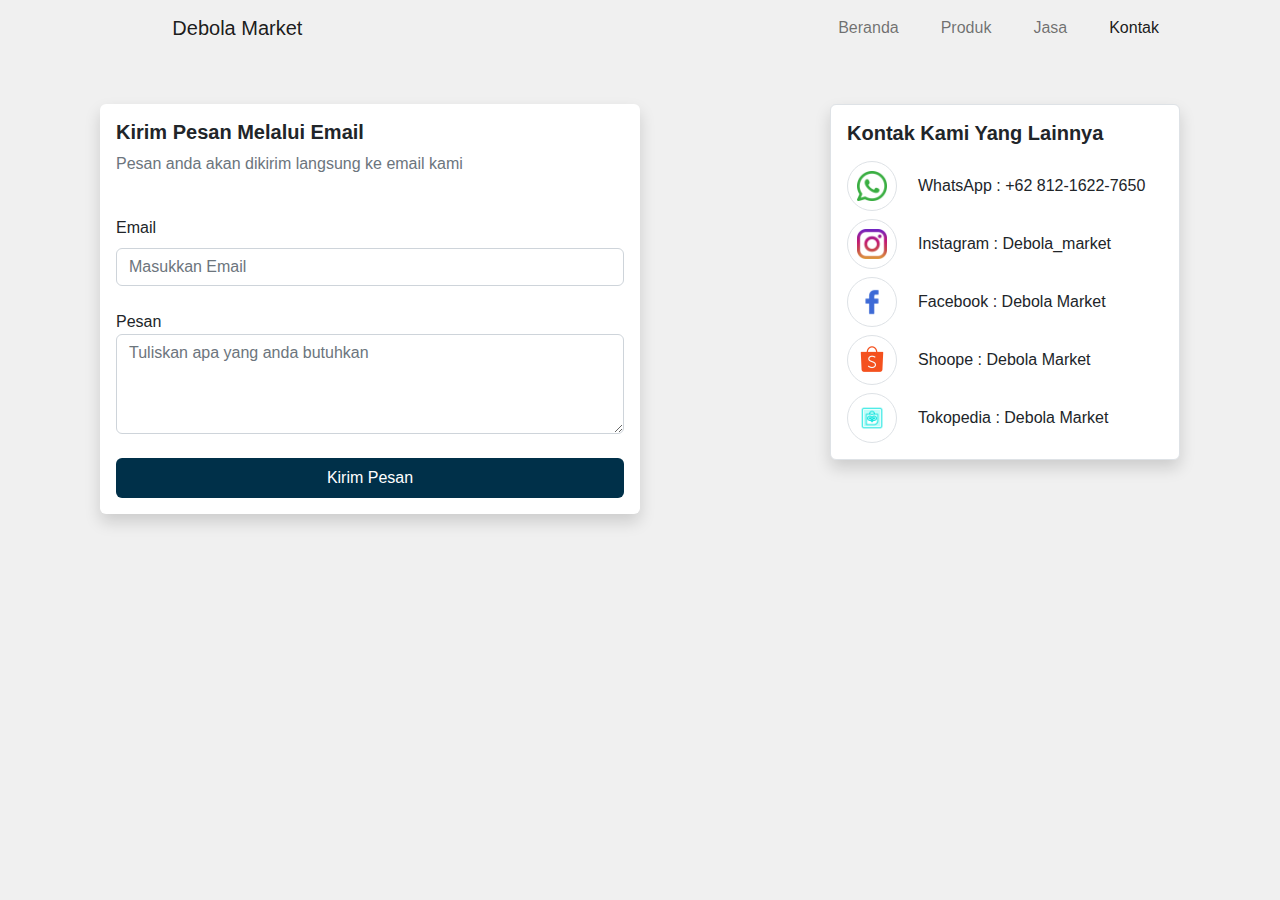
==== contact.html @ 33b5f3ac "Initial commit" ====
<!DOCTYPE html>
<html lang="en">
<head>
    <meta charset="UTF-8">
    <meta name="viewport" content="width=device-width, initial-scale=1.0">
    <meta http-equiv="X-UA-Compatible" content="ie=edge">
    <link rel="stylesheet" href="bootstrap-5.2/css/bootstrap.min.css">
    <link rel="stylesheet" type="text/css" href="selektor css v 2/mainstyle.css">
  	<link rel="stylesheet" type="text/css" href="selektor css v 2/mediaquerytablet.css">
    <link rel="stylesheet" type="text/css" href="selektor css v 2/mediaquerymobile.css">
  	<link rel="stylesheet" type="text/css" href="style1.css">
    <title>Debola Market - Kontak</title>
    <style>
      .wrap{
        justify-content: flex-start;
      }

      .card{
        overflow: hidden;
      }

      .price-box{
        bottom: 0; right: 10px;
      }

      .offer-container{
        display: grid;
        grid-template-columns: 1fr 1fr;
      }


      @media only screen and (max-width:  824px){
        .column-2-tab{
          display: grid;
          grid-template-columns: 1fr 1fr;
        }

        .offer-container{
          display: grid;
          grid-template-columns: 1fr;
        }
      }

      @media only screen and (max-width:  600px){
        .column-mob{
          display: flex;
          flex-direction: column;
          align-items: center;
          justify-content: normal;
        }
      }
    </style>
</head>
<body class="container grey-1 py-0">
    <section class="nav w-100">
        <nav class="navbar navbar-expand-lg w-100">
          <div class=" w-100 between-center">
              <a class="navbar-brand w-25pers w-50pers-mob" href="#">Debola Market</a>
              <div class="end-center w-75pers w-50pers-mob">
                <ul class="navbar-nav mb-2 mb-lg-0 desktop-tablet">
                  <li class="nav-item">
                    <a class="nav-link px-3" href="index.html">Beranda</a>
                  </li>
                  <li class="nav-item">
                    <a class="nav-link px-3" href="portfolio.html">Produk</a>
                  </li>
                  <li class="nav-item">
                    <a class="nav-link px-3" href="service.html">Jasa</a>
                  </li>
                  <li class="nav-item">
                    <a class="nav-link px-3 active" href="#contact">Kontak</a>
                  </li>
                 </ul>

                 <div class="dropdown mobile">
                    <button class="btn" type="button" data-bs-toggle="dropdown">
                      <img src="icon/menu.png" alt="" width="30px">
                    </button>
                    <ul class="dropdown-menu ">
                      <li>
                        <a class="nav-link px-3 text-secondary " href="index.html">Beranda</a>                      
                      </li>
                      <li>
                        <a class="nav-link px-3 text-secondary" href="portfolio.html">Produk</a>
                      </li>
                      <li>
                        <a class="nav-link px-3 text-secondary" href="service.html">Jasa</a>                        
                      </li>
                      <li>
                        <a class="nav-link px-3 text-dark" href="contact.html">Kontak</a>                        
                      </li>
                    </ul>
                  </div>
              </div>
          </div>
        </nav>
    </section>


    <section class="between-start column-mob mt-5">
      <div class="w-50pers w-100pers-mob p-3 bg-white rounded shadow">
        <h5 class="fw-bold">Kirim Pesan Melalui Email</h5>
        <p class="text-secondary">Pesan anda akan dikirim langsung ke email kami</p>
        <form class="" action="mailto:zabaaula@gmail.com" method="post" enctype="text/plain">
          <div class="my-4">
            <label for="email" class="form-label">Email</label>
            <input type="email" class="form-control" id="email" placeholder="Masukkan Email">
          </div>
          <div class="my-4">
            <label for="message">Pesan</label>
            <textarea class="form-control" placeholder="Tuliskan apa yang anda butuhkan " id="message" style="height: 100px"></textarea>
          </div>
          <div class="col-12">
            <button type="submit" class="px-5 py-2 rounded no-outline no-border bg-third text-white w-100">Kirim Pesan</button>
          </div>
        </form>
      </div>

      <div class="w-50pers w-100pers-mob end-center column-mob">
        <div class="box w-350px w-100pers-mob m-20px-0-mob border p-3 rounded shadow bg-white">
          <h5 class="fw-bold">Kontak Kami Yang Lainnya</h5>
          <div class="contact-box start-center mt-2">
            <div class="img-box circle-50px border me-3 center-center">            
              <img src="icon/whatsapp-c.png" class="w-30px h-30px">
            </div>
             <a href="https://api.whatsapp.com/send?phone=6281216227650" class="text-dark">WhatsApp : +62 812-1622-7650</a>
          </div>
          <div class="contact-box start-center mt-2">
            <div class="img-box circle-50px border me-3 center-center">            
              <img src="icon/instagram-c.png" class="w-30px h-30px">
            </div>
            <a href="https://www.instagram.com/debola_market/profilecard/?igsh=MWltMHU2Y2MzdHB4eA==" class="text-dark">Instagram : debola_market</a>
          </div>
          <div class="contact-box start-center mt-2">
            <div class="img-box circle-50px border me-3 center-center">            
              <img src="icon/facebook-c.png" class="w-30px h-30px">
            </div>
            <a href="https://www.facebook.com/profile.php?id=61566936352309&mibextid=kFxxJD" class="text-dark">Facebook : Debola Market</a>
          </div>
          <div class="contact-box start-center mt-2">
            <div class="img-box circle-50px border me-3 center-center">            
              <img src="icon/shopee-c.png" class="w-30px h-30px">
            </div>
            <a href="http://wa.me?no=081216227650" class="text-dark">Shoope :  Debola Market</a>
          </div>
          <div class="contact-box start-center mt-2">
            <div class="img-box circle-50px border me-3 center-center">            
              <img src="icon/tokopedia-c.png" class="w-30px h-30px">
            </div>
            <a href="http://wa.me?no=081216227650" class="text-dark">Tokopedia : Debola Market</a>
          </div>
        </div>
      </div>
    </section>
    <script src="bootstrap-5.2/js/bootstrap.bundle.min.js"></script>
</body>
</html>
---- selektor css v 2/mainstyle.css ----
/*main style*/
body{
	width: 100%;
	font-family: sans-serif;
	margin: 0; padding: 0;
}
.container{
	width: 90%;
	padding: 10px 30px;
	box-sizing: border-box;
	margin: 0 auto;
}
.desktop{display: inherit;}
.mobile{display: none;}
.tablet{display: none;}
.desktop-mobile{display: inherit;}
.desktop-tablet{display: inherit;}
.tablet-mobile{display: none;}

/*position*/
.p-static{position: static;}
.p-fixed{position: fixed;}
.p-absolute{position: absolute;}
.p-relative{position: relative;}


/*margin padding*/
.m-p-0{margin: 0; padding: 0;}.m-auto{margin: auto;} .m-0{margin: 0;}
.m-5px{margin: 5px;} .m-10px{margin: 10px;}
.m-15px{margin: 15px;} .m-20px{margin: 20px;}
.m-25px{margin: 25px;} .m-30px{margin: 30px;}
.m-35px{margin: 35px;} .m-40px{margin: 40px;}
.m-45px{margin: 45px;} .m-50px{margin: 50px;}
.m-55px{margin: 55px;} .m-60px{margin: 60px;}
.m-65px{margin: 65px;} .m-70px{margin: 70px;}
.m-75px{margin: 75px;} .m-80px{margin: 80px;}
.m-85px{margin: 85px;} .m-90px{margin: 90px;}
.m-95px{margin: 95px;} .m-100px{margin: 100px;}
.m-105px{margin: 105px;} .m-110px{margin: 110px;}
.m-115px{margin: 115px;} .m-120px{margin: 120px;}
.m-125px{margin: 125px;} .m-130px{margin: 130px;}
.m-135px{margin: 135px;} .m-140px{margin: 140px;}
.m-145px{margin: 145px;} .m-150px{margin: 150px;}


.m-0-5px{margin: 5px;} .m-0-10px{margin: 0 10px;}
.m-0-15px{margin: 0 15px;} .m-0-20px{margin: 0 20px;}
.m-0-25px{margin: 0 25px;} .m-0-30px{margin: 0 30px;}
.m-0-35px{margin: 0 35px;} .m-0-40px{margin: 0 40px;}
.m-0-45px{margin: 0 45px;} .m-0-50px{margin: 0 50px;}
.m-0-55px{margin: 0 55px;} .m-0-60px{margin: 0 60px;}
.m-0-65px{margin: 0 65px;} .m-0-70px{margin: 0 70px;}
.m-0-75px{margin: 0 75px;} .m-0-80px{margin: 0 80px;}
.m-0-85px{margin: 0 85px;} .m-0-90px{margin: 0 90px;}
.m-0-95px{margin: 0 95px;} .m-0-100px{margin: 0 100px;}
.m-0-105px{margin: 0 105px;} .m-0-110px{margin: 0 110px;}
.m-0-115px{margin: 0 115px;} .m-0-120px{margin: 0 120px;}
.m-0-125px{margin: 0 125px;} .m-0-130px{margin: 0 130px;}
.m-0-135px{margin: 0 135px;} .m-0-140px{margin: 0 140px;}
.m-0-145px{margin: 0 145px;} .m-0-150px{margin: 0 150px;}


.m-5px-0{margin: 5px 0;} .m-10px-0{margin: 10px 0;}
.m-15px-0{margin: 15px 0;} .m-20px-0{margin: 20px 0;}
.m-25px-0{margin: 25px 0;} .m-30px-0{margin: 30px 0;}
.m-35px-0{margin: 35px 0;} .m-40px-0{margin: 40px 0;}
.m-45px-0{margin: 45px 0;} .m-50px-0{margin: 50px 0;}
.m-55px-0{margin: 55px 0;} .m-60px-0{margin: 60px 0;}
.m-65px-0{margin: 65px 0;} .m-70px-0{margin: 70px 0;}
.m-75px-0{margin: 75px 0;} .m-80px-0{margin: 80px 0;}
.m-85px-0{margin: 85px 0;} .m-90px-0{margin: 90px 0;}
.m-95px-0{margin: 95px 0;} .m-100px-0{margin: 100px 0;}
.m-105px-0{margin: 105px 0;} .m-110px-0{margin: 110px 0;}
.m-115px-0{margin: 115px 0;} .m-120px-0{margin: 120px 0;}
.m-125px-0{margin: 125px 0;} .m-130px-0{margin: 130px 0;}
.m-135px-0{margin: 135px 0;} .m-140px-0{margin: 140px 0;}
.m-145px-0{margin: 145px 0;} .m-150px-0{margin: 150px 0;}

.p-0{padding: 0;} .p-5px{padding: 5px;}
.p-10px{padding: 10px;} .p-15px{padding: 15px;}
.p-20px{padding: 20px;} .p-25px{padding: 25px;}
.p-30px{padding: 30px;} .p-35px{padding: 35px;}
.p-40px{padding: 40px;} .p-45px{padding: 45px;}
.p-50px{padding: 50px;} .p-55px{padding: 45px;}
.p-60px{padding: 60px;} .p-65px{padding: 55px;}
.p-70px{padding: 70px;} .p-65px{padding: 65px;}
.p-80px{padding: 80px;} .p-75px{padding: 75px;}
.p-90px{padding: 90px;} .p-85px{padding: 85px;}
.p-100px{padding: 100px;} .p-95px{padding: 95px;}
.p-110px{padding: 110px;} .p-105px{padding: 105px;}
.p-120px{padding: 120px;} .p-115px{padding: 115px;}
.p-130px{padding: 130px;} .p-125px{padding: 125px;}
.p-140px{padding: 140px;} .p-135px{padding: 135px;}
.p-150px{padding: 150px;} .p-145px{padding: 145px;}

.p-0-5px{padding: 0 5px;} .p-0-10px{padding: 0 10px;}
.p-0-15px{padding: 0 15px;} .p-0-20px{padding: 0 20px;}
.p-0-25px{padding: 0 25px;} .p-0-30px{padding: 0 30px;}
.p-0-35px{padding: 0 35px;} .p-0-40px{padding: 0 40px;}
.p-0-45px{padding: 0 45px;} .p-0-50px{padding: 0 50px;}
.p-0-55px{padding: 0 55px;} .p-0-60px{padding: 0 60px;}
.p-0-65px{padding: 0 65px;} .p-0-70px{padding: 0 70px;}
.p-0-75px{padding: 0 75px;} .p-0-80px{padding: 0 80px;}
.p-0-85px{padding: 0 85px;} .p-0-90px{padding: 0 90px;}
.p-0-95px{padding: 0 95px;} .p-0-100px{padding: 0 100px;}
.p-0-105px{padding: 0 105px;} .p-0-110px{padding: 0 110px;}
.p-0-115px{padding: 0 115px;} .p-0-120px{padding: 0 120px;}
.p-0-125px{padding: 0 125px;} .p-0-130px{padding: 0 130px;}
.p-0-135px{padding: 0 135px;} .p-0-140px{padding: 0 140px;}
.p-0-145px{padding: 0 145px;} .p-0-150px{padding: 0 150px;}

.p-5px-0{padding: 5px 0;} .p-10px-0{padding: 10px 0;}
.p-15px-0{padding: 15px 0;} .p-20px-0{padding: 20px 0;}
.p-25px-0{padding: 25px 0;} .p-30px-0{padding: 30px 0;}
.p-35px-0{padding: 35px 0;} .p-40px-0{padding: 40px 0;}
.p-45px-0{padding: 45px 0;} .p-50px-0{padding: 50px 0;}
.p-55px-0{padding: 55px 0;} .p-60px-0{padding: 60px 0;}
.p-65px-0{padding: 65px 0;} .p-70px-0{padding: 70px 0;}
.p-75px-0{padding: 75px 0;} .p-80px-0{padding: 80px 0;}
.p-85px-0{padding: 85px 0;} .p-90px-0{padding: 90px 0;}
.p-95px-0{padding: 95px 0;} .p-100px-0{padding: 100px 0;}
.p-105px-0{padding: 105px 0;} .p-110px-0{padding: 110px 0;}
.p-115px-0{padding: 115px 0;} .p-120px-0{padding: 120px 0;}
.p-125px-0{padding: 125px 0;} .p-130px-0{padding: 130px 0;}
.p-135px-0{padding: 135px 0;} .p-140px-0{padding: 140px 0;}
.p-145px-0{padding: 145px 0;} .p-150px-0{padding: 150px 0;} 

a{
	text-decoration: none;
	display: inline-block;
	display: flex;
	justify-content: center;
	align-items: center;
	text-transform: capitalize;
	position: relative;
	margin: 0 5px;
	transition: .5s;
}

.no-select{user-select: none;}

/*text formatting*/
h1, h2, h3, h4, h5, h6, p{display: inline-block; width: 100%;}

.right{text-align: right;}
.left{text-align: left;}
.center{text-align: center;}
.justify{text-align: justify;}
.start{text-align: start;}
.end{text-align: end;}

.none-tranform{text-transform: none;}
.lowercase{text-transform: lowercase;}
.capitalize{text-transform: capitalize;}
.uppercase{text-transform: uppercase;}

.f-smallest{font-size: xx-small;}
.f-x-smaller{font-size: x-small;}
.f-small{font-size: small;}
.f-normal{font-size: normal;}
.f-big{font-size: large;}
.f-bigger{font-size: x-large;}
.f-biggest{font-size: xx-large;}
.f-5px{font-size:5px;} .f-10px{font-size:10px;} .f-15px{font-size:15px;}
.f-20px{font-size:20px;} .f-25px{font-size:25px;} .f-30px{font-size:30px;}
.f-35px{font-size:35px;} .f-40px{font-size:40px;}.f-45px{font-size:45px;}
.f-50px{font-size:50px;} .f-60px{font-size:60px;} .f-70px{font-size:70px;}
.f-80px{font-size:80px;} .f-90px{font-size:90px;} .f-100px{font-size: 100px;}
.f-150px{font-size: 150px;} .f-200px{font-size: 200px;} .f-250px{font-size: 250px;}
.f-300px{font-size: 300px;} .f-350px{font-size: 350px;} .f-400px{font-size: 400px;}
.f-450px{font-size: 450px;} .f-500px{font-size: 500px;} .f-550px{font-size: 550px;}
.f-600px{font-size: 600px;} .f-650px{font-size: 650px;} .f-700px{font-size: 700px;}
.f-750px{font-size: 750px;} .f-800px{font-size: 800px;} .f-850px{font-size: 850px;}
.f-900px{font-size: 900px;}

.italic{font-style: italic;}

.f-lighter{font-weight: lighter;}
.f-normal{font-weight: normal;}
.f-bold{font-weight: bold;}
.f-bolder{font-weight: bolder;}
.f-50{font-weight: 50;}
.f-100{font-weight: 100;}
.f-150{font-weight: 150;}
.f-200{font-weight: 200;}
.f-250{font-weight: 250;}
.f-300{font-weight: 300;}
.f-350{font-weight: 350;}
.f-400{font-weight: 400;}
.f-450{font-weight: 450;}
.f-500{font-weight: 500;}
.f-550{font-weight: 550;}
.f-600{font-weight: 600;}
.f-650{font-weight: 650;}
.f-700{font-weight: 700;}
.f-750{font-weight: 750;}
.f-800{font-weight: 800;}
.f-850{font-weight: 850;}
.f-900{font-weight: 900;}

.f-sans-serif{font-family: sans-serif;}
.f-serif{font-family: serif;}
.f-monospace{font-family: monospace;}
.f-cursive{font-family: cursive;}
.f-fantasy{font-family: fantasy;}

/*warna text*/
/*warna hitam ke putih*/
.co-white{color: #fff;}
.co-grey-1{color: #f0f0f0;}
.co-grey-2{color: #b0b0b0;}
.co-grey-3{color: #868686;}
.co-grey-4{color: #4e4e4e;}
.co-grey-5{color: #303030;}
.co-black{color: #000;}


/*warna dasar*/
.co-red{color: #ff0000;}
.co-orange{color: #fc9d27;}
.co-yellow{color: #ffe900;}
.co-yellowish-green{color: #aasf49;}
.co-green{color: #36b230;}
.co-bluish-green{color: #089e78;}
.co-reddish-purple{color: #a93888;}
.co-blue{color: #1e63ee;}

/*box shadow*/
.s-smo-1{box-shadow: 0 0 100px rgba(0, 0, 0, 0.1);}
.s-smo-2{box-shadow: 0 0 100px rgba(0, 0, 0, 0.2);}
.s-smo-3{box-shadow: 0 0 100px rgba(0, 0, 0, 0.3);}
.s-smo-4{box-shadow: 0 0 100px rgba(0, 0, 0, 0.4);}
.s-smo-5{box-shadow: 0 0 100px rgba(0, 0, 0, 0.5);}
.s-smo-6{box-shadow: 0 0 100px rgba(0, 0, 0, 0.6);}
.s-smo-7{box-shadow: 0 0 100px rgba(0, 0, 0, 0.7);}
.s-smo-8{box-shadow: 0 0 100px rgba(0, 0, 0, 0.8);}
.s-smo-9{box-shadow: 0 0 100px rgba(0, 0, 0, 0.9);}
.s-smo-10{box-shadow: 0 0 100px rgba(0, 0, 0, 1);}

.s-med-1{box-shadow: 0 0 30px rgba(0, 0, 0, 0.1);}
.s-med-2{box-shadow: 0 0 30px rgba(0, 0, 0, 0.2);}
.s-med-3{box-shadow: 0 0 30px rgba(0, 0, 0, 0.3);}
.s-med-4{box-shadow: 0 0 30px rgba(0, 0, 0, 0.4);}
.s-med-5{box-shadow: 0 0 30px rgba(0, 0, 0, 0.5);}
.s-med-6{box-shadow: 0 0 30px rgba(0, 0, 0, 0.6);}
.s-med-7{box-shadow: 0 0 30px rgba(0, 0, 0, 0.7);}
.s-med-8{box-shadow: 0 0 30px rgba(0, 0, 0, 0.8);}
.s-med-9{box-shadow: 0 0 30px rgba(0, 0, 0, 0.9);}
.s-med-10{box-shadow: 0 0 30px rgba(0, 0, 0, 1);}

.s-hard-1{box-shadow: 0 0 15px rgba(0, 0, 0, 0.1);}
.s-hard-2{box-shadow: 0 0 15px rgba(0, 0, 0, 0.2);}
.s-hard-3{box-shadow: 0 0 15px rgba(0, 0, 0, 0.3);}
.s-hard-4{box-shadow: 0 0 15px rgba(0, 0, 0, 0.4);}
.s-hard-5{box-shadow: 0 0 15px rgba(0, 0, 0, 0.5);}
.s-hard-6{box-shadow: 0 0 15px rgba(0, 0, 0, 0.6);}
.s-hard-7{box-shadow: 0 0 15px rgba(0, 0, 0, 0.7);}
.s-hard-8{box-shadow: 0 0 15px rgba(0, 0, 0, 0.8);}
.s-hard-9{box-shadow: 0 0 15px rgba(0, 0, 0, 0.9);}
.s-hard-10{box-shadow: 0 0 15px rgba(0, 0, 0, 1);}

.s-y-smo-1{box-shadow: 0 10px 100px rgba(0, 0, 0, 0.1);}
.s-y-smo-2{box-shadow: 0 10px 100px rgba(0, 0, 0, 0.2);}
.s-y-smo-3{box-shadow: 0 10px 100px rgba(0, 0, 0, 0.3);}
.s-y-smo-4{box-shadow: 0 10px 100px rgba(0, 0, 0, 0.4);}
.s-y-smo-5{box-shadow: 0 10px 100px rgba(0, 0, 0, 0.5);}
.s-y-smo-6{box-shadow: 0 10px 100px rgba(0, 0, 0, 0.6);}
.s-y-smo-7{box-shadow: 0 10px 100px rgba(0, 0, 0, 0.7);}
.s-y-smo-8{box-shadow: 0 10px 100px rgba(0, 0, 0, 0.8);}
.s-y-smo-9{box-shadow: 0 10px 100px rgba(0, 0, 0, 0.9);}
.s-y-smo-10{box-shadow: 0 10px 100px rgba(0, 0, 0, 1);}
		
.s-y-med-1{box-shadow: 0 10px 30px rgba(0, 0, 0, 0.1);}
.s-y-med-2{box-shadow: 0 10px 30px rgba(0, 0, 0, 0.2);}
.s-y-med-3{box-shadow: 0 10px 30px rgba(0, 0, 0, 0.3);}
.s-y-med-4{box-shadow: 0 10px 30px rgba(0, 0, 0, 0.4);}
.s-y-med-5{box-shadow: 0 10px 30px rgba(0, 0, 0, 0.5);}
.s-y-med-6{box-shadow: 0 10px 30px rgba(0, 0, 0, 0.6);}
.s-y-med-7{box-shadow: 0 10px 30px rgba(0, 0, 0, 0.7);}
.s-y-med-8{box-shadow: 0 10px 30px rgba(0, 0, 0, 0.8);}
.s-y-med-9{box-shadow: 0 10px 30px rgba(0, 0, 0, 0.9);}
.s-y-med-10{box-shadow: 0 10px 30px rgba(0, 0, 0, 1);}


.s-y-hard-1{box-shadow: 0 10px 15px rgba(0, 0, 0, 0.1);}
.s-y-hard-2{box-shadow: 0 10px 15px rgba(0, 0, 0, 0.2);}
.s-y-hard-3{box-shadow: 0 10px 15px rgba(0, 0, 0, 0.3);}
.s-y-hard-4{box-shadow: 0 10px 15px rgba(0, 0, 0, 0.4);}
.s-y-hard-5{box-shadow: 0 10px 15px rgba(0, 0, 0, 0.5);}
.s-y-hard-6{box-shadow: 0 10px 15px rgba(0, 0, 0, 0.6);}
.s-y-hard-7{box-shadow: 0 10px 15px rgba(0, 0, 0, 0.7);}
.s-y-hard-8{box-shadow: 0 10px 15px rgba(0, 0, 0, 0.8);}
.s-y-hard-9{box-shadow: 0 10px 15px rgba(0, 0, 0, 0.9);}
.s-y-hard-10{box-shadow: 0 10px 15px rgba(0, 0, 0, 1);}

/*flexbox class*/
.between-center, .between-start, .between-end, .evenly-center, .evenly-start, .evenly-end, .center-center, .end-center, 
.end-start, .start-center, .start-start, .start-end, .end-end, 
.row, .row-start, .row-start-center, .row-start-end, .row-end, .row-end-center, .row-end-start, .row-between-center, 
.row-between-start, .row-between-end, .row-evenly-center, .row-evenly-start, .row-evenly-end, 
.no-wrap, .wrap, .wrap-column, .wrap-start, .wrap-end, .wrap-between, .wrap-evenly, .wrap-around, 
.grow-1, .grow-2, .grow-3, .grow-4, .grow-5, .grow-6, .grow-7, .grow-8, .grow-9, .grow-10, 
.shrink-1, .shrink-2, .shrink-3, .shrink-4, .shrink-5, .shrink-6, .shrink-7, .shrink-8, .shrink-9, .shrink-10, 
.column, .column-start, .column-end,
.grow-1, .grow-2, .grow-3, .grow-4, .grow-5, .grow-6, .grow-7, .grow-8, .grow-9, .grow-10, 
.shrink-1, .shrink-2, .shrink-3, .shrink-4, .shrink-5, .shrink-6, .shrink-7, .shrink-8, .shrink-9, .shrink-10, 
.basis-auto, .basis-50px, .basis-100px, .basis-150px, .basis-200px, .basis-250px, .basis-300px, .basis-350px, .basis-400px, 
.basis-450px, .basis-500px, .basis-550px, .basis-600px, .basis-650px{display: flex;}

.between-center{justify-content: space-between; align-items: center; }
.between-start{ justify-content: space-between; align-items: flex-start;}
.between-end{justify-content: space-between; align-items: flex-end;}
.evenly-center{justify-content: space-evenly; align-items: center;}
.evenly-start{justify-content: space-evenly; align-items: flex-start;}
.evenly-end{justify-content: space-evenly; align-items: flex-end;}
.center-center{justify-content: center; align-items: center;}
.end-center{justify-content: flex-end; align-items: center;}
.end-start{
	justify-content: flex-end;
	align-items: flex-start;
}
.start-center{
	justify-content: flex-start;
	align-items: center;
}
.start-start{
	justify-content: flex-start;
	align-items: flex-start;
}
.start-end{
	justify-content: flex-start;
	align-items: flex-end;
}
.end-end{
	justify-content: flex-end;
	align-items: flex-end;
}
.row{
	flex-direction: row;
	align-items: center;
	justify-content: center;
}
.row-start{
	flex-direction: row;
	align-items: flex-start;
	justify-content: flex-start;
}
.row-start-center{
	flex-direction: row;
	align-items: center;
	justify-content: flex-start;
}
.row-start-end{
	flex-direction: row;
	align-items: flex-end;
	justify-content: flex-start;
}
.row-end{
	flex-direction: row;
	align-items: flex-end;
	justify-content: flex-end;
}
.row-end-center{
	flex-direction: row;
	align-items: center;
	justify-content: flex-end;
}
.row-end-start{
	flex-direction: row;
	align-items: flex-start;
	justify-content: flex-end;
}
.row-between-center{
	flex-direction: row;
	align-items: center;
	justify-content: space-between;
}
.row-between-start{
	flex-direction: row;
	align-items: flex-start;
	justify-content: space-between;
}
.row-between-end{
	flex-direction: row;
	align-items: flex-end;
	justify-content: space-between;
}
.row-evenly-center{
	flex-direction: row;
	align-items: center;
	justify-content: space-evenly;
}
.row-evenly-start{
	flex-direction: row;
	align-items: flex-start;
	justify-content: space-evenly;
}
.row-evenly-end{
	flex-direction: row;
	align-items: flex-end;
	justify-content: space-evenly;
}
.no-wrap{
	flex-wrap: nowrap;
	justify-content: normal;
}
.wrap{
	flex-wrap: wrap;
	justify-content: center;
	flex-direction: row;
}
.wrap-column{
	flex-wrap: wrap;
	justify-content: center;
	flex-direction: column;
	height: inherit;
}
.wrap-start{
	flex-wrap: wrap;
	justify-content: flex-start;
	flex-direction: row;
}
.wrap-end{
	flex-wrap: wrap;
	justify-content: flex-end;
	flex-direction: row;
}
.wrap-between{
	flex-wrap: wrap;
	justify-content: space-between;
	flex-direction: row;
}
.wrap-evenly{
	flex-wrap: wrap;
	justify-content: space-evenly;
	flex-direction: row;
}
.wrap-around{
	flex-wrap: wrap;
	justify-content: space-around;
	flex-direction: row;
}
.grow-1{flex-grow: 1;} .grow-2{flex-grow: 2;} .grow-3{flex-grow: 3;} .grow-4{flex-grow: 4;} .grow-5{flex-grow: 5;}
.grow-6{flex-grow: 6;} .grow-7{flex-grow: 7;} .grow-8{flex-grow: 8;} .grow-9{flex-grow: 9;} .grow-10{flex-grow: 10;}
.shrink-1{flex-shrink: 1;} .shrink-2{flex-shrink: 2;} .shrink-3{flex-shrink: 3;} .shrink-4{flex-shrink: 4;}
.shrink-5{flex-shrink: 5;} .shrink-6{flex-shrink: 6;} .shrink-7{flex-shrink: 7;} .shrink-8{flex-shrink: 8;}
.shrink-9{flex-shrink: 9;} .shrink-10{flex-shrink: 10;}
.basis-auto{flex-basis: auto;} .basis-50px{flex-basis: 50px;} .basis-100px{flex-basis: 100px;} 
.basis-150px{flex-basis: 150px;} .basis-200px{flex-basis: 200px;} .basis-250px{flex-basis: 250px;} 
.basis-300px{flex-basis: 300px;} .basis-350px{flex-basis: 350px;} .basis-400px{flex-basis: 400px;} 
.basis-450px{flex-basis: 450px;} .basis-500px{flex-basis: 500px;} .basis-550px{flex-basis: 550px;}
.basis-600px{flex-basis: 600px;} .basis-650px{flex-basis: 650px;}
.column{
	flex-direction: column;
	align-items: center;
	justify-content: normal;
}
.column-start{
	flex-direction: column;
	align-items: flex-start;
	justify-content: normal;
}
.column-end{
	flex-direction: column;
	align-items: flex-end;
	justify-content: normal;
}

.clear{clear: both;}
.black-shadow{
	width: 100%;
	height: 100%;
	background: linear-gradient(to top, rgba(0, 0, 0, .5), rgba(0, 0, 0, .0));
	position: absolute;
	top: 0;
	left: 0;
	z-index: 1;
}


/*border*/
.no-border{border: none;}
.border-b{border: 1px solid black;}
.border-g{border: 1px solid grey;}
.border-w{border: 1px solid white;}
.border-r{border: 1px solid red;}

.no-outline{outline: none;}

/*border radius nilai px*/
.borra-5px{border-radius: 5px;} .borra-10px{border-radius: 10px;} .borra-15px{border-radius: 15px;}
.borra-20px{border-radius: 20px;} .borra-25px{border-radius: 25px;} .borra-30px{border-radius: 30px;}
.borra-35px{border-radius: 35px;} .borra-40px{border-radius: 40px;} .borra-45px{border-radius: 45px;}
.borra-50px{border-radius: 50px;} .borra-55px{border-radius: 55px;} .borra-60px{border-radius: 60px;}
.borra-65px{border-radius: 65px;} .borra-70px{border-radius: 70px;} .borra-75px{border-radius: 75px;}
.borra-80px{border-radius: 80px;} .borra-85px{border-radius: 85px;} .borra-90px{border-radius: 90px;}
.borra-95px{border-radius: 95px;} .borra-100px{border-radius: 100px;} 

/*border radius nilai persen*/
.borra-5pers{border-radius: 5%;} .borra-10pers{border-radius: 10%;} .borra-15pers{border-radius: 15%;}
.borra-20pers{border-radius: 20%;} .borra-25pers{border-radius: 25%;} .borra-30pers{border-radius: 30%;}
.borra-35pers{border-radius: 35%;} .borra-40pers{border-radius: 40%;} .borra-45pers{border-radius: 45%;}
.borra-50pers{border-radius: 50%;}


/*lebar elemen dengan keyword*/
.w-initial{width: initial;}.w-inherit{width: inherit;}

/*lebar elemen dengan persen*/
.w-10pers{width: 10%;} .w-20pers{width: 20%;} .w-30pers{width: 30%;}
.w-40pers{width: 40%;} .w-50pers{width: 50%;} .w-60pers{width: 60%;}
.w-70pers{width: 70%;} .w-80pers{width: 80%;} .w-90pers{width: 90%;}
.w-100pers{width: 100%;}


.w-5pers{width: 5%;} .w-15pers{width: 15%;} .w-25pers{width: 25%;}
.w-35pers{width: 35%;} .w-45pers{width: 45%;} .w-55pers{width: 55%;}
.w-65pers{width: 65%;} .w-75pers{width: 75%;} .w-85pers{width: 85%;}
.w-95pers{width: 95%;}



/*lebar elemen dengan px*/
.w-5px{width: 5px;} .w-10px{width: 10px;} 
.w-15px{width: 15px;} .w-20px{width: 20px;} 
.w-25px{width: 25px;} .w-30px{width: 30px;} 
.w-35px{width: 35px;} .w-40px{width: 40px;} 
.w-45px{width: 45px;} .w-50px{width: 50px;} 
.w-55px{width: 55px;} .w-60px{width: 60px;} 
.w-65px{width: 65px;} .w-70px{width: 70px;} 
.w-75px{width: 75px;} .w-80px{width: 80px;} 
.w-85px{width: 85px;} .w-90px{width: 90px;} 
.w-95px{width: 95px;} .w-100px{width: 100px;} 


.w-105px{width: 105px;} .w-110px{width: 110px;} 
.w-115px{width: 115px;} .w-120px{width: 120px;} 
.w-125px{width: 125px;} .w-130px{width: 130px;} 
.w-135px{width: 135px;} .w-140px{width: 140px;} 
.w-145px{width: 145px;} .w-150px{width: 150px;} 
.w-155px{width: 155px;} .w-160px{width: 160px;} 
.w-165px{width: 165px;} .w-170px{width: 170px;} 
.w-175px{width: 175px;} .w-180px{width: 180px;} 
.w-185px{width: 185px;} .w-190px{width: 190px;} 
.w-195px{width: 195px;} .w-200px{width: 200px;} 

.w-205px{width: 205px;} .w-210px{width: 210px;} 
.w-215px{width: 215px;} .w-220px{width: 220px;} 
.w-225px{width: 225px;} .w-230px{width: 230px;} 
.w-235px{width: 235px;} .w-240px{width: 240px;} 
.w-245px{width: 245px;} .w-250px{width: 250px;} 
.w-255px{width: 255px;} .w-260px{width: 260px;} 
.w-265px{width: 265px;} .w-270px{width: 270px;} 
.w-275px{width: 275px;} .w-280px{width: 280px;} 
.w-285px{width: 285px;} .w-290px{width: 290px;} 
.w-295px{width: 295px;} .w-300px{width: 300px;} 

.w-305px{width: 305px;} .w-310px{width: 310px;} 
.w-315px{width: 315px;} .w-320px{width: 320px;} 
.w-325px{width: 325px;} .w-330px{width: 330px;} 
.w-335px{width: 335px;} .w-340px{width: 340px;} 
.w-345px{width: 345px;} .w-350px{width: 350px;} 
.w-355px{width: 355px;} .w-360px{width: 360px;} 
.w-365px{width: 365px;} .w-370px{width: 370px;} 
.w-375px{width: 375px;} .w-380px{width: 380px;} 
.w-385px{width: 385px;} .w-390px{width: 390px;} 
.w-395px{width: 395px;} .w-400px{width: 400px;} 


.w-45px{width: 45px;} .w-410px{width: 410px;} 
.w-415px{width: 415px;} .w-420px{width: 420px;} 
.w-425px{width: 425px;} .w-430px{width: 430px;} 
.w-435px{width: 435px;} .w-440px{width: 440px;} 
.w-445px{width: 445px;} .w-450px{width: 450px;} 
.w-455px{width: 455px;} .w-460px{width: 460px;} 
.w-465px{width: 465px;} .w-470px{width: 470px;} 
.w-475px{width: 475px;} .w-480px{width: 480px;} 
.w-485px{width: 485px;} .w-490px{width: 490px;} 
.w-495px{width: 495px;} .w-4100px{width: 500px;} 

.w-505px{width: 505px;} .w-510px{width: 510px;} 
.w-515px{width: 515px;} .w-520px{width: 520px;} 
.w-525px{width: 525px;} .w-530px{width: 530px;} 
.w-535px{width: 535px;} .w-540px{width: 540px;} 
.w-545px{width: 545px;} .w-550px{width: 550px;} 
.w-555px{width: 555px;} .w-560px{width: 560px;} 
.w-565px{width: 565px;} .w-570px{width: 570px;} 
.w-575px{width: 575px;} .w-580px{width: 580px;} 
.w-585px{width: 585px;} .w-590px{width: 590px;} 
.w-595px{width: 595px;} .w-500px{width: 600px;} 

.w-605px{width: 605px;} .w-610px{width: 610px;} 
.w-615px{width: 615px;} .w-620px{width: 620px;} 
.w-625px{width: 625px;} .w-630px{width: 630px;} 
.w-635px{width: 635px;} .w-640px{width: 640px;} 
.w-645px{width: 645px;} .w-650px{width: 650px;} 
.w-655px{width: 655px;} .w-660px{width: 660px;} 
.w-665px{width: 665px;} .w-670px{width: 670px;} 
.w-675px{width: 675px;} .w-680px{width: 680px;} 
.w-685px{width: 685px;} .w-690px{width: 690px;} 
.w-695px{width: 695px;} .w-700px{width: 700px;} 

.w-705px{width: 705px;} .w-710px{width: 710px;} 
.w-715px{width: 715px;} .w-720px{width: 720px;} 
.w-725px{width: 725px;} .w-730px{width: 730px;} 
.w-735px{width: 735px;} .w-740px{width: 740px;} 
.w-745px{width: 745px;} .w-750px{width: 750px;} 
.w-755px{width: 755px;} .w-760px{width: 760px;} 
.w-765px{width: 765px;} .w-770px{width: 770px;} 
.w-775px{width: 775px;} .w-780px{width: 780px;} 
.w-785px{width: 785px;} .w-790px{width: 790px;} 
.w-795px{width: 795px;} .w-800px{width: 800px;} 

.w-805px{width: 805px;} .w-810px{width: 810px;} 
.w-815px{width: 815px;} .w-820px{width: 820px;} 
.w-825px{width: 825px;} .w-830px{width: 830px;} 
.w-835px{width: 835px;} .w-840px{width: 840px;} 
.w-845px{width: 845px;} .w-850px{width: 850px;} 
.w-855px{width: 855px;} .w-860px{width: 860px;} 
.w-865px{width: 865px;} .w-870px{width: 870px;} 
.w-875px{width: 875px;} .w-880px{width: 880px;} 
.w-885px{width: 885px;} .w-890px{width: 890px;} 
.w-895px{width: 895px;} .w-900px{width: 900px;} 

.w-905px{width: 905px;} .w-910px{width: 910px;} 
.w-915px{width: 915px;} .w-920px{width: 920px;} 
.w-925px{width: 925px;} .w-930px{width: 930px;} 
.w-935px{width: 935px;} .w-940px{width: 940px;} 
.w-945px{width: 945px;} .w-950px{width: 950px;} 
.w-955px{width: 955px;} .w-960px{width: 960px;} 
.w-965px{width: 965px;} .w-970px{width: 970px;} 
.w-975px{width: 975px;} .w-980px{width: 980px;} 
.w-985px{width: 985px;} .w-990px{width: 990px;} 
.w-995px{width: 995px;} .w-900px{width: 1000px;} 

/*tinggi elemen dengan persen*/
.h-10pers{height: 10%;} .h-20pers{height: 20%;} .h-30pers{height: 30%;}
.h-40pers{height: 40%;} .h-50pers{height: 50%;} .h-60pers{height: 60%;}
.h-70pers{height: 70%;} .h-80pers{height: 80%;} .h-90pers{height: 90%;}
.h-100pers{height: 100%;}

.h-5pers{height: 5%;} .h-15pers{height: 15%;} .h-25pers{height: 25%;}
.h-35pers{height: 35%;} .h-45pers{height: 45%;} .h-55pers{height: 55%;}
.h-65pers{height: 65%;} .h-75pers{height: 75%;} .h-85pers{height: 85%;}
.h-95pers{height: 95%;}

/*tinggi elemen dengan px*/
.h-5px{height: 5px;} .h-10px{height: 10px;} 
.h-15px{height: 15px;} .h-20px{height: 20px;} 
.h-25px{height: 25px;} .h-30px{height: 30px;} 
.h-35px{height: 35px;} .h-40px{height: 40px;} 
.h-45px{height: 45px;} .h-50px{height: 50px;} 
.h-55px{height: 55px;} .h-60px{height: 60px;} 
.h-65px{height: 65px;} .h-70px{height: 70px;} 
.h-75px{height: 75px;} .h-80px{height: 80px;} 
.h-85px{height: 85px;} .h-90px{height: 90px;} 
.h-95px{height: 95px;} .h-100px{height: 100px;} 


.h-105px{height: 105px;} .h-110px{height: 110px;} 
.h-115px{height: 115px;} .h-120px{height: 120px;} 
.h-125px{height: 125px;} .h-130px{height: 130px;} 
.h-135px{height: 135px;} .h-140px{height: 140px;} 
.h-145px{height: 145px;} .h-150px{height: 150px;} 
.h-155px{height: 155px;} .h-160px{height: 160px;} 
.h-165px{height: 165px;} .h-170px{height: 170px;} 
.h-175px{height: 175px;} .h-180px{height: 180px;} 
.h-185px{height: 185px;} .h-190px{height: 190px;}1 
.h-195px{height: 195px;} .h-200px{height: 200px;}1 

.h-205px{height: 205px;} .h-210px{height: 210px;} 
.h-215px{height: 215px;} .h-220px{height: 220px;} 
.h-225px{height: 225px;} .h-230px{height: 230px;} 
.h-235px{height: 235px;} .h-240px{height: 240px;} 
.h-245px{height: 245px;} .h-250px{height: 250px;} 
.h-255px{height: 255px;} .h-260px{height: 260px;} 
.h-265px{height: 265px;} .h-270px{height: 270px;} 
.h-275px{height: 275px;} .h-280px{height: 280px;} 
.h-285px{height: 285px;} .h-290px{height: 290px;} 
.h-295px{height: 295px;} .h-300px{height: 300px;} 

.h-305px{height: 305px;} .h-310px{height: 310px;} 
.h-315px{height: 315px;} .h-320px{height: 320px;} 
.h-325px{height: 325px;} .h-330px{height: 330px;} 
.h-335px{height: 335px;} .h-340px{height: 340px;} 
.h-345px{height: 345px;} .h-350px{height: 350px;} 
.h-355px{height: 355px;} .h-360px{height: 360px;} 
.h-365px{height: 365px;} .h-370px{height: 370px;} 
.h-375px{height: 375px;} .h-380px{height: 380px;} 
.h-385px{height: 385px;} .h-390px{height: 390px;} 
.h-395px{height: 395px;} .h-400px{height: 400px;} 

.h-405px{height: 405px;} .h-410px{height: 410px;} 
.h-415px{height: 415px;} .h-420px{height: 420px;} 
.h-425px{height: 425px;} .h-430px{height: 430px;} 
.h-435px{height: 435px;} .h-440px{height: 440px;} 
.h-445px{height: 445px;} .h-450px{height: 450px;} 
.h-455px{height: 455px;} .h-460px{height: 460px;} 
.h-465px{height: 465px;} .h-470px{height: 470px;} 
.h-475px{height: 475px;} .h-480px{height: 480px;} 
.h-485px{height: 485px;} .h-490px{height: 490px;} 
.h-495px{height: 495px;} .h-500px{height: 500px;} 

.h-505px{height: 505px;} .h-510px{height: 510px;} 
.h-515px{height: 515px;} .h-520px{height: 520px;} 
.h-525px{height: 525px;} .h-530px{height: 530px;} 
.h-535px{height: 535px;} .h-540px{height: 540px;} 
.h-545px{height: 545px;} .h-550px{height: 550px;} 
.h-555px{height: 555px;} .h-560px{height: 560px;} 
.h-565px{height: 565px;} .h-570px{height: 570px;} 
.h-575px{height: 575px;} .h-580px{height: 580px;} 
.h-585px{height: 585px;} .h-590px{height: 590px;} 
.h-595px{height: 595px;} .h-600px{height: 600px;} 

.h-605px{height: 605px;} .h-610px{height: 610px;} 
.h-615px{height: 615px;} .h-620px{height: 620px;} 
.h-625px{height: 625px;} .h-630px{height: 630px;} 
.h-635px{height: 635px;} .h-640px{height: 640px;} 
.h-645px{height: 645px;} .h-650px{height: 650px;} 
.h-655px{height: 655px;} .h-660px{height: 660px;} 
.h-665px{height: 665px;} .h-670px{height: 670px;} 
.h-675px{height: 675px;} .h-680px{height: 680px;} 
.h-685px{height: 685px;} .h-690px{height: 690px;} 
.h-695px{height: 695px;} .h-700px{height: 700px;} 

.h-705px{height: 705px;} .h-710px{height: 710px;} 
.h-715px{height: 715px;} .h-720px{height: 720px;} 
.h-725px{height: 725px;} .h-730px{height: 730px;} 
.h-735px{height: 735px;} .h-740px{height: 740px;} 
.h-745px{height: 745px;} .h-750px{height: 750px;} 
.h-755px{height: 755px;} .h-760px{height: 760px;} 
.h-765px{height: 765px;} .h-770px{height: 770px;} 
.h-775px{height: 775px;} .h-780px{height: 780px;} 
.h-785px{height: 785px;} .h-790px{height: 790px;} 
.h-795px{height: 795px;} .h-800px{height: 800px;} 

.h-805px{height: 805px;} .h-810px{height: 810px;} 
.h-815px{height: 815px;} .h-820px{height: 820px;} 
.h-825px{height: 825px;} .h-830px{height: 830px;} 
.h-835px{height: 835px;} .h-840px{height: 840px;} 
.h-845px{height: 845px;} .h-850px{height: 850px;} 
.h-855px{height: 855px;} .h-860px{height: 860px;} 
.h-865px{height: 865px;} .h-870px{height: 870px;} 
.h-875px{height: 875px;} .h-880px{height: 880px;} 
.h-885px{height: 885px;} .h-890px{height: 890px;} 
.h-895px{height: 895px;} .h-900px{height: 900px;} 

.h-905px{height: 905px;} .h-910px{height: 910px;} 
.h-915px{height: 915px;} .h-920px{height: 920px;} 
.h-925px{height: 925px;} .h-930px{height: 930px;} 
.h-935px{height: 935px;} .h-940px{height: 940px;} 
.h-945px{height: 945px;} .h-950px{height: 950px;} 
.h-955px{height: 955px;} .h-960px{height: 960px;} 
.h-965px{height: 965px;} .h-970px{height: 970px;} 
.h-975px{height: 975px;} .h-980px{height: 980px;} 
.h-985px{height: 985px;} .h-990px{height: 990px;} 
.h-995px{height: 995px;} .h-900px{height: 1000px;} 

/*bentuk kotak*/
.box-20px{width: 20px; height: 20px;} .box-50px{width: 50px; height: 50px;}  .box-95px{width: 95px; height: 95px;} .box-100px{width: 100px; height:100px;}
.box-150px{width: 150px; height: 150px;} .box-200px{width: 200px; height: 200px;} .box-250px{width: 250px; height: 250px;}
.box-300px{width: 300px; height: 300px;} .box-350px{width: 350px; height: 350px;} .box-400px{width: 400px; height: 400px;}
.box-450px{width: 450px; height: 450px;} .box-500px{width: 500px; height: 500px;} .box-550px{width: 550px; height: 550px;} 
.box-600px{width: 600px; height: 600px;} .box-650px{width: 650px; height: 650px;} .box-700px{width: 700px; height: 700px;} 
.box-750px{width: 750px; height: 750px;} .box-800px{width: 800px; height: 800px;} .box-850px{width: 850px; height: 850px;} 
.box-900px{width: 900px; height: 900px;} .box-950px{width: 950px; height: 950px;} .box-1000px{width: 1000px; height: 1000px;} 

/*bentuk lingkaran*/
.circle-20px, .circle-30px, .circle-40px, .circle-50px, .circle-60px, .circle-70px, .circle-80px, .circle-90px, 
.circle-100px, .circle-110px, .circle-120px, .circle-130px, .circle-140px, .circle-150px, .circle-160px,
.circle-170px, .circle-180px, .circle-190px, .circle-200px, .circle-250px,
.circle-300px, .circle-350px, .circle-400px, .circle-450px, .circle-500px, .circle-550px, .circle-600px, 
.circle-650px, .circle-700px, .circle-750px, .circle-800px, .circle-850px, .circle-900px, .circle-950px, 
.circle-1000px{border-radius: 50%;} 

.circle-20px{width: 20px; height: 20px;} .circle-30px{width: 30px; height: 30px;} .circle-40px{width: 40px; height: 40px;}
.circle-50px{width: 50px; height: 50px;} .circle-60px{width: 60px; height: 60px;} .circle-70px{width: 70px; height: 70px;}
.circle-80px{width: 80px; height: 80px;} .circle-90px{width: 90px; height: 90px;} .circle-100px{width: 100px; height: 100px;}
.circle-110px{width: 110px; height:  110px;} .circle-120px{width: 120px; height: 120px;} .circle-130px{width: 130px; height: 130px;}
.circle-140px{width: 140px; height:  140px;} .circle-150px{width: 150px; height: 150px;} .circle-160px{width: 160px; height: 160px;}
.circle-170px{width: 170px; height:  170px;} .circle-180px{width: 180px; height: 180px;} .circle-190px{width: 190px; height: 190px;}


.circle-200px{width: 200px; height: 200px;} .circle-250px{width: 250px; height: 250px;}
.circle-300px{width: 300px; height: 300px;} .circle-350px{width: 350px; height: 350px;} .circle-400px{width: 400px; height: 400px;}
.circle-450px{width: 450px; height: 450px;} .circle-500px{width: 500px; height: 500px;} .circle-550px{width: 550px; height: 550px;} 
.circle-600px{width: 600px; height: 600px;} .circle-650px{width: 650px; height: 650px;} .circle-700px{width: 700px; height: 700px;} 
.circle-750px{width: 750px; height: 750px;} .circle-800px{width: 800px; height: 800px;} .circle-850px{width: 850px; height: 850px;} 
.circle-900px{width: 900px; height: 900px;} .circle-950px{width: 950px; height: 950px;} .circle-1000px{width: 1000px; height: 1000px;} 

/*transition*/
.t-d1{transition: 0.1s;} .t-d2{transition: 0.2s;} .t-d3{transition: 0.3s;} .t-d4{transition: 0.4s;} .t-d5{transition: 0.5s;}
.t-d6{transition: 0.6s;} .t-d7{transition: 0.7s;} .t-d8{transition: 0.8s;} .t-d9{transition: 0.9s;} .t-1{transition: 1s;}

.t-1d1{transition: 1.1s;} .t-1d2{transition: 1.2s;} .t-1d3{transition: 1.3s;} .t-1d4{transition: 1.4s;} .t-1d5{transition: 1.5s;}
.t-1d6{transition: 1.6s;}.t-1d7{transition: 1.7s;}.t-1d8{transition: 1.8s;}.t-1d9{transition: 1.9s;}.t-2{transition: 2s;} 

.t-2d1{transition: 2.1s;} .t-2d2{transition: 2.2s;} .t-2d3{transition: 2.3s;} .t-2d4{transition: 2.4s;} .t-2d5{transition: 2.5s;}
.t-2d6{transition: 2.6s;} .t-2d7{transition: 2.7s;} .t-2d8{transition: 2.8s;} .t-2d9{transition: 2.9s;} .t-3{transition: 3s;} 

.t-3d1{transition: 3.1s;} .t-3d2{transition: 3.2s;} .t-3d3{transition: 3.3s;} .t-3d4{transition: 3.4s;} .t-3d5{transition: 3.5s;}
.t-3d6{transition: 3.6s;} .t-3d7{transition: 3.7s;} .t-3d8{transition: 3.8s;} .t-3d9{transition: 3.9s;} .t-4{transition: 4s;}

.t-4d1{transition: 4.1s;} .t-4d2{transition: 4.2s;} .t-4d3{transition: 4.3s;} .t-4d4{transition: 4.4s;} .t-4d5{transition: 4.5s;}
.t-4d6{transition: 4.6s;} .t-4d7{transition: 4.7s;} .t-4d8{transition: 4.8s;} .t-4d9{transition: 4.9s;} .t-5{transition: 5s;}

.t-5d1{transition: 5.1s;} .t-5d2{transition: 5.2s;} .t-5d3{transition: 5.3s;} .t-5d4{transition: 5.4s;} .t-5d5{transition: 5.5s;}
.t-5d6{transition: 5.6s;} .t-5d7{transition: 5.7s;} .t-5d8{transition: 5.8s;} .t-5d9{transition: 5.9s;}  .t-6{transition: 6s;}

.t-7{transition: 7s;}
.t-8{transition: 8s;}
.t-9{transition: 9s;}
.t-10{transition: 10s;}
.t-11{transition: 11s;}
.t-12{transition: 12s;}
.t-15{transition: 15s;}
.t-20{transition: 20s;}

/*opacity*/
.o-0pers{opacity: 0} .o-5pers{opacity: 5%} .o-10pers{opacity: 10%} .o-15pers{opacity: 15%}
.o-20pers{opacity: 20%} .o-25pers{opacity: 25%}	.o-30pers{opacity: 30%} .o-35pers{opacity: 35%}
.o-40pers{opacity: 40%} .o-45pers{opacity: 45%}	.o-50pers{opacity: 50%} .o-55pers{opacity: 55%}
.o-60pers{opacity: 60%}	.o-65pers{opacity: 65%}	.o-70pers{opacity: 70%}	.o-75pers{opacity: 75%}
.o-80pers{opacity: 80%}	.o-85pers{opacity: 85%}	.o-90pers{opacity: 90%}	.o-95pers{opacity: 95%} 
.o-100pers{opacity: 100%}

/*display*/
.block{display: block;}
.flex{display: flex;}
.inline{display: inline;}
.inline-block{display: inline-block;}
.remove{display: none;}

/*warna dasar*/
.red{background-color: #ff0000;}
.orange{background-color: #fc9d27;}
.yellow{background-color: #ffe900;}
.yellowish-green{background-color: #aasf49;}
.green{background-color: #36b230;}
.bluish-green{background-color: #089e78;}
.reddish-purple{background-color: #a93888;}
.blue{background-color: #1e63ee;}


/*warna muda*/
.violet{background-color: #754dfb;}
.light-green{background-color: #55ff4c;}
.pink{background-color: #f94a53;}
.light-orange{background-color: #ffae4c;}
.light-yellow{background-color: #fff04b;}

/*warna tua*/
.dark-blue{background-color: #002e8c;}
.dark-red{background-color: #8c0007;}
.dark-green{background-color: #078c00;}
.dark-orange{background-color: #be6800;}

/*warna pastel*/
.salmon{background-color: salmon;}
.sky-blue-1{background-color: #cfedeb;}
.sky-blue-2{background-color: #c0d4e1;}
.sky-blue-3{background-color: #a6c3e4;}
.sky-blue-4{background-color: #93b9dd;}
.sky-blue-5{background-color: #8badd3;}
.sky-blue-6{background-color: #78a3d4;}
.sky-blue-7{background-color: #3a9bdc;}
.sky-blue-8{background-color: #1260cc;}
.pink-pastel-1{background-color: #ffe5ec;}
.pink-pastel-2{background-color: #ffc2d1;}
.pink-pastel-3{background-color: #ffb3c6;}
.pink-pastel-4{background-color: #ff8fab;}
.pink-pastel-5{background-color: #fb6f92;}
.yellow-pastel{background-color: #ffee93;}
.oat{background-color: #dfc98a;}
.sand{background-color: #d8b863;}
.latte{background-color: #e7c27d;}
.buttermilk{background-color: #fdefb2;}

/*warna hitam ke putih*/
.white{background-color: #fff;}
.grey-1{background-color: #f0f0f0;}
.grey-2{background-color: #b0b0b0;}
.grey-3{background-color: #868686;}
.grey-4{background-color: #4e4e4e;}
.grey-5{background-color: #303030;}
.black{background-color: #000;}


@media (max-width: 600px) and (min-width:  824px){
	/*main style*/
	.desktop {display: inherit;}
	.tablet{display: none;	}
	.mobile{display: inherit;	}
	.desktop-mobile{display: inherit;}
	.desktop-tablet{display: none;}
	.tablet-mobile{display: none;}
	/*akhir main style*/
}
@media only screen and (max-width:  824px){
	/*main style*//*
	.desktop {display: none;}
	.tablet{display: inherit;	}
	.mobile{display: none;	}
	.desktop-mobile{display: none;}
	.desktop-tablet{display: inherit;}
	.tablet-mobile{display: inherit;}*/
	/*akhir main style*/
}
@media only screen and (max-width:  824px){
	/*main style*/
	.desktop {display: none;}
	.tablet{display: inherit;	}
	.mobile{display: none;	}
	.desktop-mobile{display: none;}
	.desktop-tablet{display: inherit;}
	.tablet-mobile{display: inherit;}
	/*akhir main style*/

	.w-400px-tablet{width: 400px;}
	.w-200px-tablet{width: 200px;}
	.w-100pers-tablet{width: 100%;}
	.w-50pers-tablet{width: 50%;}

	.column-tablet{
		display: flex;
		flex-direction: column;
		flex-wrap: nowrap;
	}
	.center-center-tablet{
		display: flex;
		justify-content: center;
		align-items: center;
		flex-wrap: nowrap;
	}
	.end-center-tablet{
		display: flex;
		justify-content: flex-end;
		align-items: center;
		flex-wrap: nowrap;
	}
}
@media only screen and (max-width:  600px){
	/*main style*/
	.desktop {display: none;}
	.tablet{display: none;}
	.mobile{display: inherit;	}
	.desktop-mobile{display: inherit;}
	.desktop-tablet{display: none;}
	.tablet-mobile{display: inherit;}
    /*akhir main style*/

	.w-200px-mobile{width: 200px;}
	.w-100px-mobile{width: 100px;}
	.w-100pers-mobile{width: 100%;}
	.w-25pers-mobile{width: 100%;}
	.w-70pers-mobile{width: 100%;}
	.h-100pers-mobile{height: 100%;}
	.h-600px-mobile{height: 600px;}
	.w-95pers-mobile{width: 95%;}
	.column-mobile{
		display: flex;
		flex-direction: column;
		flex-wrap: nowrap;
		justify-content: normal;
		align-items:  normal;
	}

	.f-25px-mobile{font-size:25px;}


	.end-center-mobile{
		display: flex;
		justify-content: flex-end;
		align-items: center;
		flex-direction: row;
		flex-wrap: nowrap;
	}
	.center-center-mobile{
		display: flex;
		justify-content: center;
		align-items: center;
		flex-direction: row;
		flex-wrap: nowrap;
	}
	.row-mobile{
		flex-direction: row;
		align-items: center;
		justify-content: center;
		flex-wrap: nowrap;
	}
	.no-wrap-mobile{
		flex-wrap: nowrap;
		justify-content: normal;
	}
	.grow-1-mobile{ flex-grow: 1;}
	.grow-2-mobile{ flex-grow: 2;}
	.grow-3-mobile{ flex-grow: 3;}


}
/*akhir main style
---- selektor css v 2/mediaquerytablet.css ----
@media (max-width: 600px) and (min-width:  824px){
	/*main style*/
	.desktop {display: inherit;}
	.tablet{display: none;	}
	.mobile{display: inherit;	}
	.desktop-mobile{display: inherit;}
	.desktop-tablet{display: none;}
	.tablet-mobile{display: none;}
	/*akhir main style*/
}
@media only screen and (max-width:  824px){
	/*main style*/
	.desktop {display: none;}
	.tablet{display: inherit;	}
	.mobile{display: none;	}
	.desktop-mobile{display: none;}
	.desktop-tablet{display: inherit;}
	.tablet-mobile{display: inherit;}
	/*akhir main style*/

	/*awal*/
	/*position*/
	.p-static-tab{position: static;}
	.p-fixed-tab{position: fixed;}
	.p-absolute-tab{position: absolute;}
	.p-relative-tab{position: relative;}

	/*margin padding*/
	.m-p-0-tab{margin: 0; padding: 0;}.m-auto-tab{margin: auto;}
	.m-5px-tab{margin: 5px;} .m-10px-tab{margin: 10px;}
	.m-15px-tab{margin: 15px;} .m-20px-tab{margin: 20px;}
	.m-25px-tab{margin: 25px;} .m-30px-tab{margin: 30px;}
	.m-35px-tab{margin: 35px;} .m-40px-tab{margin: 40px;}
	.m-45px-tab{margin: 45px;} .m-50px-tab{margin: 50px;}
	.m-55px-tab{margin: 55px;} .m-60px-tab{margin: 60px;} 
	.m-65px-tab{margin: 65px;} .m-70px-tab{margin: 70px;} 
	.m-75px-tab{margin: 75px;} .m-80px-tab{margin: 80px;} 
	.m-85px-tab{margin: 85px;} .m-90px-tab{margin: 90px;} 
	.m-95px-tab{margin: 95px;} .m-100px-tab{margin: 100px;} 
	.m-100px-tab{margin: 100px;} .m-150px-tab{margin: 150px;}
	.m-105px-tab{margin: 105px;} .m-110px-tab{margin: 110px;}
	.m-115px-tab{margin: 115px;} .m-120px-tab{margin: 120px;}
	.m-125px-tab{margin: 125px;} .m-130px-tab{margin: 130px;}
	.m-135px-tab{margin: 135px;} .m-140px-tab{margin: 140px;}
	.m-145px-tab{margin: 145px;} .m-150px-tab{margin: 150px;}


	.m-0-5px-tab{margin: 5px;} .m-0-10px-tab{margin: 0 10px;}
	.m-0-15px-tab{margin: 0 15px;} .m-0-20px-tab{margin: 0 20px;}
	.m-0-25px-tab{margin: 0 25px;} .m-0-30px-tab{margin: 0 30px;}
	.m-0-35px-tab{margin: 0 35px;} .m-0-40px-tab{margin: 0 40px;}
	.m-0-45px-tab{margin: 0 45px;} .m-0-50px-tab{margin: 0 50px;}
	.m-0-55px-tab{margin: 0 55px;} .m-0-60px-tab{margin: 0 60px;}
	.m-0-65px-tab{margin: 0 65px;} .m-0-70px-tab{margin: 0 70px;}
	.m-0-75px-tab{margin: 0 75px;} .m-0-80px-tab{margin: 0 80px;}
	.m-0-85px-tab{margin: 0 85px;} .m-0-90px-tab{margin: 0 90px;}
	.m-0-95px-tab{margin: 0 95px;} .m-0-100px-tab{margin: 0 100px;}
	.m-0-105px-tab{margin: 0 105px;} .m-0-110px-tab{margin: 0 110px;}
	.m-0-115px-tab{margin: 0 115px;} .m-0-120px-tab{margin: 0 120px;}
	.m-0-125px-tab{margin: 0 125px;} .m-0-130px-tab{margin: 0 130px;}
	.m-0-135px-tab{margin: 0 135px;} .m-0-140px-tab{margin: 0 140px;}
	.m-0-145px-tab{margin: 0 145px;} .m-0-150px-tab{margin: 0 150px;}


	.m-5px-0-tab{margin: 5px 0;} .m-10px-0-tab{margin: 10px 0;}
	.m-15px-0-tab{margin: 15px 0;} .m-20px-0-tab{margin: 20px 0;}
	.m-25px-0-tab{margin: 25px 0;} .m-30px-0-tab{margin: 30px 0;}
	.m-35px-0-tab{margin: 35px 0;} .m-40px-0-tab{margin: 40px 0;}
	.m-45px-0-tab{margin: 45px 0;} .m-50px-0-tab{margin: 50px 0;}
	.m-55px-0-tab{margin: 55px 0;} .m-60px-0-tab{margin: 60px 0;}
	.m-65px-0-tab{margin: 65px 0;} .m-70px-0-tab{margin: 70px 0;}
	.m-75px-0-tab{margin: 75px 0;} .m-80px-0-tab{margin: 80px 0;}
	.m-85px-0-tab{margin: 85px 0;} .m-90px-0-tab{margin: 90px 0;}
	.m-95px-0-tab{margin: 95px 0;} .m-100px-0-tab{margin: 100px 0;}
	.m-105px-0-tab{margin: 105px 0;} .m-110px-0-tab{margin: 110px 0;}
	.m-115px-0-tab{margin: 115px 0;} .m-120px-0-tab{margin: 120px 0;}
	.m-125px-0-tab{margin: 125px 0;} .m-130px-0-tab{margin: 130px 0;}
	.m-135px-0-tab{margin: 135px 0;} .m-140px-0-tab{margin: 140px 0;}
	.m-145px-0-tab{margin: 145px 0;} .m-150px-0-tab{margin: 150px 0;}

	.p-0-tab{padding: 0;} .p-5px-tab{padding: 5px;}
	.p-10px-tab{padding: 10px;} .p-15px-tab{padding: 15px;}
	.p-20px-tab{padding: 20px;} .p-25px-tab{padding: 25px;}
	.p-30px-tab{padding: 30px;} .p-35px-tab{padding: 35px;}
	.p-40px-tab{padding: 40px;} .p-45px-tab{padding: 45px;}
	.p-50px-tab{padding: 50px;} .p-55px-tab{padding: 55px;}
	.p-60px-tab{padding: 60px;} .p-65px-tab{padding: 55px;}
	.p-70px-tab{padding: 70px;} .p-75px-tab{padding: 65px;}
	.p-80px-tab{padding: 80px;} .p-85px-tab{padding: 75px;}
	.p-90px-tab{padding: 90px;} .p-95px-tab{padding: 85px;}
	.p-100px-tab{padding: 100px;} .p-105px-tab{padding: 95px;}
	.p-110px-tab{padding: 110px;} .p-115px-tab{padding: 105px;}
	.p-120px-tab{padding: 120px;} .p-125px-tab{padding: 115px;}
	.p-130px-tab{padding: 130px;} .p-135px-tab{padding: 125px;}
	.p-140px-tab{padding: 140px;} .p-145px-tab{padding: 135px;}
	.p-150px-tab{padding: 150px;} .p-155px-tab{padding: 145px;}

	.p-0-5px-tab{padding: 0 5px;} .p-0-10px-tab{padding: 0 10px;}
	.p-0-15px-tab{padding: 0 15px;} .p-0-20px-tab{padding: 0 20px;}
	.p-0-25px-tab{padding: 0 25px;} .p-0-30px-tab{padding: 0 30px;}
	.p-0-35px-tab{padding: 0 35px;} .p-0-40px-tab{padding: 0 40px;}
	.p-0-45px-tab{padding: 0 45px;} .p-0-50px-tab{padding: 0 50px;}
	.p-0-55px-tab{padding: 0 55px;} .p-0-60px-tab{padding: 0 60px;}
	.p-0-65px-tab{padding: 0 65px;} .p-0-70px-tab{padding: 0 70px;}
	.p-0-75px-tab{padding: 0 75px;} .p-0-80px-tab{padding: 0 80px;}
	.p-0-85px-tab{padding: 0 85px;} .p-0-90px-tab{padding: 0 90px;}
	.p-0-95px-tab{padding: 0 95px;} .p-0-100px-tab{padding: 0 100px;}
	.p-0-105px-tab{padding: 0 105px;} .p-0-110px-tab{padding: 0 110px;}
	.p-0-115px-tab{padding: 0 115px;} .p-0-120px-tab{padding: 0 120px;}
	.p-0-125px-tab{padding: 0 125px;} .p-0-130px-tab{padding: 0 130px;}
	.p-0-135px-tab{padding: 0 135px;} .p-0-140px-tab{padding: 0 140px;}
	.p-0-145px-tab{padding: 0 145px;} .p-0-150px-tab{padding: 0 150px;}

	.p-5px-0-tab{padding: 5px 0;} .p-10px-0-tab{padding: 10px 0;}
	.p-15px-0-tab{padding: 15px 0;} .p-20px-0-tab{padding: 20px 0;}
	.p-25px-0-tab{padding: 25px 0;} .p-30px-0-tab{padding: 30px 0;}
	.p-35px-0-tab{padding: 35px 0;} .p-40px-0-tab{padding: 40px 0;}
	.p-45px-0-tab{padding: 45px 0;} .p-50px-0-tab{padding: 50px 0;}
	.p-55px-0-tab{padding: 55px 0;} .p-60px-0-tab{padding: 60px 0;}
	.p-65px-0-tab{padding: 65px 0;} .p-70px-0-tab{padding: 70px 0;}
	.p-75px-0-tab{padding: 75px 0;} .p-80px-0-tab{padding: 80px 0;}
	.p-85px-0-tab{padding: 85px 0;} .p-90px-0-tab{padding: 90px 0;}
	.p-95px-0-tab{padding: 95px 0;} .p-100px-0-tab{padding: 100px 0;}
	.p-105px-0-tab{padding: 105px 0;} .p-110px-0-tab{padding: 110px 0;}
	.p-115px-0-tab{padding: 115px 0;} .p-120px-0-tab{padding: 120px 0;}
	.p-125px-0-tab{padding: 125px 0;} .p-130px-0-tab{padding: 130px 0;}
	.p-135px-0-tab{padding: 135px 0;} .p-140px-0-tab{padding: 140px 0;}
	.p-145px-0-tab{padding: 145px 0;} .p-150px-0-tab{padding: 150px 0;} 

	a{
		text-decoration: none;
		display: inline-block;
		display: flex;
		justify-content: center;
		align-items: center;
		text-transform: capitalize;
		position: relative;
		margin: 0 5px;
		transition: .5s;
	}

	.no-select-tab{user-select: none;}

	/*text formatting*/

	.right-tab{text-align: right;}
	.left-tab{text-align: left;}
	.center-tab{text-align: center;}
	.justify-tab{text-align: justify;}
	.start-tab{text-align: start;}
	.end-tab{text-align: end;}

	.none-tranform-tab{text-transform: none;}
	.lowercase-tab{text-transform: lowercase;}
	.capitalize-tab{text-transform: capitalize;}
	.uppercase-tab{text-transform: uppercase;}

	.f-smallest-tab{font-size: xx-small;}
	.f-x-smaller-tab{font-size: x-small;}
	.f-small-tab{font-size: small;}
	.f-normal-tab{font-size: normal;}
	.f-big-tab{font-size: large;}
	.f-bigger-tab{font-size: x-large;}
	.f-biggest-tab{font-size: xx-large;}
	.f-5px-tab{font-size:5px;} .f-10px-tab{font-size:10px;} .f-15px-tab{font-size:15px;}
	.f-20px-tab{font-size:20px;} .f-25px-tab{font-size:25px;} .f-30px-tab{font-size:30px;}
	.f-35px-tab{font-size:35px;} .f-40px-tab{font-size:40px;}.f-45px-tab{font-size:45px;}
	.f-50px-tab{font-size:50px;} .f-60px-tab{font-size:60px;} .f-70px-tab{font-size:70px;}
	.f-80px-tab{font-size:80px;} .f-90px-tab{font-size:90px;} .f-100px-tab{font-size: 100px;}
	.f-150px-tab{font-size: 150px;} .f-200px-tab{font-size: 200px;} .f-250px-tab{font-size: 250px;}
	.f-300px-tab{font-size: 300px;} .f-350px-tab{font-size: 350px;} .f-400px-tab{font-size: 400px;}
	.f-450px-tab{font-size: 450px;} .f-500px-tab{font-size: 500px;} .f-550px-tab{font-size: 550px;}
	.f-600px-tab{font-size: 600px;} .f-650px-tab{font-size: 650px;} .f-700px-tab{font-size: 700px;}
	.f-750px-tab{font-size: 750px;} .f-800px-tab{font-size: 800px;} .f-850px-tab{font-size: 850px;}
	.f-900px-tab{font-size: 900px;}

	.f-italic-tab{font-style: italic;}

	.f-lighter-tab{font-weight: lighter;}
	.f-normal-tab{font-weight: normal;}
	.f-bold-tab{font-weight: bold;}
	.f-bolder-tab{font-weight: bolder;}
	.f-50-tab{font-weight: 50;}
	.f-100-tab{font-weight: 100;}
	.f-150-tab{font-weight: 150;}
	.f-200-tab{font-weight: 200;}
	.f-250-tab{font-weight: 250;}
	.f-300-tab{font-weight: 300;}
	.f-350-tab{font-weight: 350;}
	.f-400-tab{font-weight: 400;}
	.f-450-tab{font-weight: 450;}
	.f-500-tab{font-weight: 500;}
	.f-550-tab{font-weight: 550;}
	.f-600-tab{font-weight: 600;}
	.f-650-tab{font-weight: 650;}
	.f-700-tab{font-weight: 700;}
	.f-750-tab{font-weight: 750;}
	.f-800-tab{font-weight: 800;}
	.f-850-tab{font-weight: 850;}
	.f-900-tab{font-weight: 900;}

	.f-sans-serif-tab{font-family: sans-serif;}
	.f-serif-tab{font-family: serif;}
	.f-monospace-tab{font-family: monospace;}
	.f-cursive-tab{font-family: cursive;}
	.f-fantasy-tab{font-family: fantasy;}

	/*warna text*/
	/*warna hitam ke putih*/
	.co-white-tab{color: #fff;}
	.co-grey-1-tab{background-color: #f0f0f0;}
	.co-grey-2-tab{background-color: #b0b0b0;}
	.co-grey-3-tab{background-color: #868686;}
	.co-grey-4-tab{background-color: #4e4e4e;}
	.co-grey-5-tab{background-color: #303030;}
	.co-black-tab{color: #000;}


	/*warna dasar*/
	.co-red-tab{color: #ff0000;}
	.co-orange-tab{color: #fc9d27;}
	.co-yellow-tab{color: #ffe900;}
	.co-yellowish-green-tab{color: #aasf49;}
	.co-green-tab{color: #36b230;}
	.co-bluish-green-tab{color: #089e78;}
	.co-reddish-purple-tab{color: #a93888;}
	.co-blue-tab{color: #1e63ee;}

	/*box shadow*/
	.s-smo-1-tab{box-shadow: 0 0 100px rgba(0, 0, 0, 0.1);}
	.s-smo-2-tab{box-shadow: 0 0 100px rgba(0, 0, 0, 0.2);}
	.s-smo-3-tab{box-shadow: 0 0 100px rgba(0, 0, 0, 0.3);}
	.s-smo-4-tab{box-shadow: 0 0 100px rgba(0, 0, 0, 0.4);}
	.s-smo-5-tab{box-shadow: 0 0 100px rgba(0, 0, 0, 0.5);}
	.s-smo-6-tab{box-shadow: 0 0 100px rgba(0, 0, 0, 0.6);}
	.s-smo-7-tab{box-shadow: 0 0 100px rgba(0, 0, 0, 0.7);}
	.s-smo-8-tab{box-shadow: 0 0 100px rgba(0, 0, 0, 0.8);}
	.s-smo-9-tab{box-shadow: 0 0 100px rgba(0, 0, 0, 0.9);}
	.s-smo-10-tab{box-shadow: 0 0 100px rgba(0, 0, 0, 1);}

	.s-med-1-tab{box-shadow: 0 0 30px rgba(0, 0, 0, 0.1);}
	.s-med-2-tab{box-shadow: 0 0 30px rgba(0, 0, 0, 0.2);}
	.s-med-3-tab{box-shadow: 0 0 30px rgba(0, 0, 0, 0.3);}
	.s-med-4-tab{box-shadow: 0 0 30px rgba(0, 0, 0, 0.4);}
	.s-med-5-tab{box-shadow: 0 0 30px rgba(0, 0, 0, 0.5);}
	.s-med-6-tab{box-shadow: 0 0 30px rgba(0, 0, 0, 0.6);}
	.s-med-7-tab{box-shadow: 0 0 30px rgba(0, 0, 0, 0.7);}
	.s-med-8-tab{box-shadow: 0 0 30px rgba(0, 0, 0, 0.8);}
	.s-med-9-tab{box-shadow: 0 0 30px rgba(0, 0, 0, 0.9);}
	.s-med-10-tab{box-shadow: 0 0 30px rgba(0, 0, 0, 1);}

	.s-hard-1-tab{box-shadow: 0 0 15px rgba(0, 0, 0, 0.1);}
	.s-hard-2-tab{box-shadow: 0 0 15px rgba(0, 0, 0, 0.2);}
	.s-hard-3-tab{box-shadow: 0 0 15px rgba(0, 0, 0, 0.3);}
	.s-hard-4-tab{box-shadow: 0 0 15px rgba(0, 0, 0, 0.4);}
	.s-hard-5-tab{box-shadow: 0 0 15px rgba(0, 0, 0, 0.5);}
	.s-hard-6-tab{box-shadow: 0 0 15px rgba(0, 0, 0, 0.6);}
	.s-hard-7-tab{box-shadow: 0 0 15px rgba(0, 0, 0, 0.7);}
	.s-hard-8-tab{box-shadow: 0 0 15px rgba(0, 0, 0, 0.8);}
	.s-hard-9-tab{box-shadow: 0 0 15px rgba(0, 0, 0, 0.9);}
	.s-hard-10-tab{box-shadow: 0 0 15px rgba(0, 0, 0, 1);}

	.s-y-smo-1-tab{box-shadow: 0 10px 100px rgba(0, 0, 0, 0.1);}
	.s-y-smo-2-tab{box-shadow: 0 10px 100px rgba(0, 0, 0, 0.2);}
	.s-y-smo-3-tab{box-shadow: 0 10px 100px rgba(0, 0, 0, 0.3);}
	.s-y-smo-4-tab{box-shadow: 0 10px 100px rgba(0, 0, 0, 0.4);}
	.s-y-smo-5-tab{box-shadow: 0 10px 100px rgba(0, 0, 0, 0.5);}
	.s-y-smo-6-tab{box-shadow: 0 10px 100px rgba(0, 0, 0, 0.6);}
	.s-y-smo-7-tab{box-shadow: 0 10px 100px rgba(0, 0, 0, 0.7);}
	.s-y-smo-8-tab{box-shadow: 0 10px 100px rgba(0, 0, 0, 0.8);}
	.s-y-smo-9-tab{box-shadow: 0 10px 100px rgba(0, 0, 0, 0.9);}
	.s-y-smo-10-tab{box-shadow: 0 10px 100px rgba(0, 0, 0, 1);}
		
	.s-y-med-1-tab{box-shadow: 0 10px 30px rgba(0, 0, 0, 0.1);}
	.s-y-med-2-tab{box-shadow: 0 10px 30px rgba(0, 0, 0, 0.2);}
	.s-y-med-3-tab{box-shadow: 0 10px 30px rgba(0, 0, 0, 0.3);}
	.s-y-med-4-tab{box-shadow: 0 10px 30px rgba(0, 0, 0, 0.4);}
	.s-y-med-5-tab{box-shadow: 0 10px 30px rgba(0, 0, 0, 0.5);}
	.s-y-med-6-tab{box-shadow: 0 10px 30px rgba(0, 0, 0, 0.6);}
	.s-y-med-7-tab{box-shadow: 0 10px 30px rgba(0, 0, 0, 0.7);}
	.s-y-med-8-tab{box-shadow: 0 10px 30px rgba(0, 0, 0, 0.8);}
	.s-y-med-9-tab{box-shadow: 0 10px 30px rgba(0, 0, 0, 0.9);}
	.s-y-med-10-tab{box-shadow: 0 10px 30px rgba(0, 0, 0, 1);}


	.s-y-hard-1-tab{box-shadow: 0 10px 15px rgba(0, 0, 0, 0.1);}
	.s-y-hard-2-tab{box-shadow: 0 10px 15px rgba(0, 0, 0, 0.2);}
	.s-y-hard-3-tab{box-shadow: 0 10px 15px rgba(0, 0, 0, 0.3);}
	.s-y-hard-4-tab{box-shadow: 0 10px 15px rgba(0, 0, 0, 0.4);}
	.s-y-hard-5-tab{box-shadow: 0 10px 15px rgba(0, 0, 0, 0.5);}
	.s-y-hard-6-tab{box-shadow: 0 10px 15px rgba(0, 0, 0, 0.6);}
	.s-y-hard-7-tab{box-shadow: 0 10px 15px rgba(0, 0, 0, 0.7);}
	.s-y-hard-8-tab{box-shadow: 0 10px 15px rgba(0, 0, 0, 0.8);}
	.s-y-hard-9-tab{box-shadow: 0 10px 15px rgba(0, 0, 0, 0.9);}
	.s-y-hard-10-tab{box-shadow: 0 10px 15px rgba(0, 0, 0, 1);}

	/*flexbox class*/
	.between-center-tab, .between-start-tab, .between-end-tab, .evenly-center-tab, .evenly-start-tab, .evenly-end-tab, 
	.center-center-tab, .end-center-tab,	.end-start-tab, .start-center-tab, .start-start-tab, .start-end-tab, .end-end-tab, 
	.row-tab, .row-start-tab, .row-start-center-tab, .row-start-end-tab, .row-end-tab, .row-end-center-tab, .row-end-start-tab, 
	.row-between-center-tab, .row-between-start-tab, .row-between-end-tab, .row-evenly-center-tab, .row-evenly-start-tab, .row-evenly-end-tab, 
	.no-wrap-tab, .wrap-tab, .wrap-column-tab, .wrap-start-tab, .wrap-end-tab, .wrap-between-tab, .wrap-evenly-tab, .wrap-around-tab, 
	.grow-1-tab, .grow-2-tab, .grow-3-tab, .grow-4-tab, .grow-5-tab, .grow-6-tab, .grow-7-tab, .grow-8-tab, .grow-9-tab, .grow-10-tab, 
	.shrink-1-tab .shrink-2-tab .shrink-3-tab .shrink-4-tab .shrink-5-tab .shrink-6-tab .shrink-7-tab .shrink-8-tab .shrink-9-tab .shrink-10-tab 
	.column-tab, .column-start-tab, .column-end-tab,
	.grow-1-tab, .grow-2-tab, .grow-3-tab, .grow-4-tab, .grow-5-tab, .grow-6-tab, .grow-7-tab, .grow-8-tab, .grow-9-tab, .grow-10-tab, 
	.shrink-1-tab, .shrink-2-tab, .shrink-3-tab, .shrink-4-tab, .shrink-5-tab, .shrink-6-tab, .shrink-7-tab, .shrink-8-tab, .shrink-9-tab, .shrink-10-tab, 
	.basis-auto-tab, .basis-50px-tab, .basis-100px-tab, .basis-150px-tab, .basis-200px-tab, .basis-250px-tab, .basis-300px-tab, .basis-350px-tab, .basis-400px-tab, 
	.basis-450px-tab, .basis-500px-tab, .basis-550px-tab, .basis-600px-tab, .basis-650px-tab{display: flex;}

	.between-center-tab, .between-start-tab, .between-end-tab, .evenly-center-tab, .evenly-start-tab, .evenly-end-tab, 
	.center-center-tab, .end-center-tab,	.end-start-tab, .start-center-tab, .start-start-tab, .start-end-tab, .end-end-tab, 
	.row-tab, .row-start-tab, .row-start-center-tab, .row-start-end-tab, .row-end-tab, .row-end-center-tab, .row-end-start-tab, 
	.row-between-center-tab, .row-between-start-tab, .row-between-end-tab, .row-evenly-center-tab, .row-evenly-start-tab, .row-evenly-end-tab{flex-direction: row; flex-wrap: nowrap;}

	.between-center-tab{
		justify-content: space-between;
		align-items: center;
	}
	.between-start-tab{
		justify-content: space-between;
		align-items: flex-start;
	}
	.between-end-tab{
		justify-content: space-between;
		align-items: flex-end;
	}
	.evenly-center-tab{
		justify-content: space-evenly;
		align-items: center;
	}
	.evenly-start-tab{
		justify-content: space-evenly;
		align-items: flex-start;
	}
	.evenly-end-tab{
		justify-content: space-evenly;
		align-items: flex-end;
	}
	.center-center-tab{
		justify-content: center;
		align-items: center;
	}
	.end-center-tab{
		justify-content: flex-end;
		align-items: center;
	}
	.end-start-tab{
		justify-content: flex-end;
		align-items: flex-start;
	}
	.start-center-tab{
		justify-content: flex-start;
		align-items: center;
	}
	.start-start-tab{
		justify-content: flex-start;
		align-items: flex-start;
	}
	.start-end-tab{
		justify-content: flex-start;
		align-items: flex-end;
	}
	.end-end-tab{
		justify-content: flex-end;
		align-items: flex-end;
	}
	.row-tab{
		flex-direction: row;
		align-items: center;
		justify-content: center;
	}
	.row-start-tab{
		flex-direction: row;
		align-items: flex-start;
		justify-content: flex-start;
	}
	.row-start-center-tab{
		flex-direction: row;
		align-items: center;
		justify-content: flex-start;
	}
	.row-start-end-tab{
		flex-direction: row;
		align-items: flex-end;
		justify-content: flex-start;
	}
	.row-end-tab{
		flex-direction: row;
		align-items: flex-end;
		justify-content: flex-end;
	}
	.row-end-center-tab{
		flex-direction: row;
		align-items: center;
		justify-content: flex-end;
	}
	.row-end-start-tab{
		flex-direction: row;
		align-items: flex-start;
		justify-content: flex-end;
	}
	.row-between-center-tab{
		flex-direction: row;
		align-items: center;
		justify-content: space-between;
	}
	.row-between-start-tab{
		flex-direction: row;
		align-items: flex-start;
		justify-content: space-between;
	}
	.row-between-end-tab{
		flex-direction: row;
		align-items: flex-end;
		justify-content: space-between;
	}
	.row-evenly-center-tab{
		flex-direction: row;
		align-items: center;
		justify-content: space-evenly;
	}
	.row-evenly-start-tab{
		flex-direction: row;
		align-items: flex-start;
		justify-content: space-evenly;
	}
	.row-evenly-end-tab{
		flex-direction: row;
		align-items: flex-end;
		justify-content: space-evenly;
	}
	.no-wrap-tab{
		flex-wrap: nowrap;
		justify-content: normal;
	}
	.wrap-tab{
		flex-wrap: wrap;
		justify-content: center;
		flex-direction: row;
	}
	.wrap-column-tab{
		flex-wrap: wrap;
		justify-content: center;
		flex-direction: column;
		height: inherit;
	}
	.wrap-start-tab{
		flex-wrap: wrap;
		justify-content: flex-start;
		flex-direction: row;
	}
	.wrap-end-tab{
		flex-wrap: wrap;
		justify-content: flex-end;
		flex-direction: row;
	}
	.wrap-between-tab{
		flex-wrap: wrap;
		justify-content: space-between;
		flex-direction: row;
	}
	.wrap-evenly-tab{
		flex-wrap: wrap;
		justify-content: space-evenly;
		flex-direction: row;
	}
	.wrap-around-tab{
		flex-wrap: wrap;
		justify-content: space-around;
		flex-direction: row;
	}
	.grow-1-tab{flex-grow: 1;} .grow-2-tab{flex-grow: 2;} .grow-3-tab{flex-grow: 3;} .grow-4-tab{flex-grow: 4;} .grow-5-tab{flex-grow: 5;}
	.grow-6-tab{flex-grow: 6;} .grow-7-tab{flex-grow: 7;} .grow-8-tab{flex-grow: 8;} .grow-9-tab{flex-grow: 9;} .grow-10-tab{flex-grow: 10;}
	.shrink-1-tab{flex-shrink: 1;} .shrink-2-tab{flex-shrink: 2;} .shrink-3-tab{flex-shrink: 3;} .shrink-4-tab{flex-shrink: 4;}
	.shrink-5-tab{flex-shrink: 5;} .shrink-6-tab{flex-shrink: 6;} .shrink-7-tab{flex-shrink: 7;} .shrink-8-tab{flex-shrink: 8;}
	.shrink-9-tab{flex-shrink: 9;} .shrink-10-tab{flex-shrink: 10;}
	.basis-auto-tab{flex-basis: auto;} .basis-50px-tab{flex-basis: 50px;} .basis-100px-tab{flex-basis: 100px;} 
	.basis-150px-tab{flex-basis: 150px;} .basis-200px-tab{flex-basis: 200px;} .basis-250px-tab{flex-basis: 250px;} 
	.basis-300px-tab{flex-basis: 300px;} .basis-350px-tab{flex-basis: 350px;} .basis-400px-tab{flex-basis: 400px;} 
	.basis-450px-tab{flex-basis: 450px;} .basis-500px-tab{flex-basis: 500px;} .basis-550px-tab{flex-basis: 550px;}
	.basis-600px-tab{flex-basis: 600px;} .basis-650px-tab{flex-basis: 650px;}
	.column-tab{
		flex-direction: column;
		align-items: center;
		justify-content: normal;
	}
	.column-start-tab{
		flex-direction: column;
		align-items: flex-start;
		justify-content: normal;
	}
	.column-end-tab{
		flex-direction: column;
		align-items: flex-end;
		justify-content: normal;
	}

	.clear{clear: both;}
	.black-shadow{
		width: 100%;
		height: 100%;
		background: linear-gradient(to top, rgba(0, 0, 0, .5), rgba(0, 0, 0, .0));
		position: absolute;
		top: 0;
		left: 0;
		z-index: 1;
	}

	/*border*/
	.no-border-tab{border: none;}
	.border-b-tab{border: 1px solid black;}
	.border-g-tab{border: 1px solid grey;}
	.border-w-tab{border: 1px solid white;}
	.border-r-tab{border: 1px solid red;}

	.no-outline-tab{outline: none;}


	/*border radius nilai px*/
	.borra-5px-tab{border-radius: 5px;} .borra-10px-tab{border-radius: 10px;} .borra-15px-tab{border-radius: 15px;}
	.borra-20px-tab{border-radius: 20px;} .borra-25px-tab{border-radius: 25px;} .borra-30px-tab{border-radius: 30px;}
	.borra-35px-tab{border-radius: 35px;} .borra-40px-tab{border-radius: 40px;} .borra-45px-tab{border-radius: 45px;}
	.borra-50px-tab{border-radius: 50px;} .borra-55px-tab{border-radius: 55px;} .borra-60px-tab{border-radius: 60px;}
	.borra-65px-tab{border-radius: 65px;} .borra-70px-tab{border-radius: 70px;} .borra-75px-tab{border-radius: 75px;}
	.borra-80px-tab{border-radius: 80px;} .borra-85px-tab{border-radius: 85px;} .borra-90px-tab{border-radius: 90px;}
	.borra-95px-tab{border-radius: 95px;} .borra-100px-tab{border-radius: 100px;} 

	/*border radius nilai persen*/
	.borra-5pers-tab{border-radius: 5%;} .borra-10pers-tab{border-radius: 10%;} .borra-15pers-tab{border-radius: 15%;}
	.borra-20pers-tab{border-radius: 20%;} .borra-25pers-tab{border-radius: 25%;} .borra-30pers-tab{border-radius: 30%;}
	.borra-35pers-tab{border-radius: 35%;} .borra-40pers-tab{border-radius: 40%;} .borra-45pers-tab{border-radius: 45%;}
	.borra-50pers-tab{border-radius: 50%;}


	/*lebar elemen dengan keyword*/
	.w-initial-tab{width: initial;}.w-inherit-tab{width: inherit;}

	/*lebar elemen dengan persen*/
	.w-10pers-tab{width: 10%;} .w-20pers-tab{width: 20%;} .w-30pers-tab{width: 30%;}
	.w-40pers-tab{width: 40%;} .w-50pers-tab{width: 50%;} .w-60pers-tab{width: 60%;}
	.w-70pers-tab{width: 70%;} .w-80pers-tab{width: 80%;} .w-90pers-tab{width: 90%;}
	.w-100pers-tab{width: 100%;}


	.w-5pers-tab{width: 5%;} .w-15pers-tab{width: 15%;} .w-25pers-tab{width: 25%;}
	.w-35pers-tab{width: 35%;} .w-45pers-tab{width: 45%;} .w-55pers-tab{width: 55%;}
	.w-65pers{width: 65%;} .w-75pers-tab{width: 75%;} .w-85pers-tab{width: 85%;}
	.w-95pers-tab{width: 95%;}

	/*lebar elemen dengan px*/
	.w-5px-tab{width: 5px;} .w-10px-tab{width: 10px;} 
	.w-15px-tab{width: 15px;} .w-20px-tab{width: 20px;} 
	.w-25px-tab{width: 25px;} .w-30px-tab{width: 30px;} 
	.w-35px-tab{width: 35px;} .w-40px-tab{width: 40px;} 
	.w-45px-tab{width: 45px;} .w-50px-tab{width: 50px;} 
	.w-55px-tab{width: 55px;} .w-60px-tab{width: 60px;} 
	.w-65px-tab{width: 65px;} .w-70px-tab{width: 70px;} 
	.w-75px-tab{width: 75px;} .w-80px-tab{width: 80px;} 
	.w-85px-tab{width: 85px;} .w-90px-tab{width: 90px;} 
	.w-95px-tab{width: 95px;} .w-100px-tab{width: 100px;} 


	.w-105px-tab{width: 105px;} .w-110px-tab{width: 110px;} 
	.w-115px-tab{width: 115px;} .w-120px-tab{width: 120px;} 
	.w-125px-tab{width: 125px;} .w-130px-tab{width: 130px;} 
	.w-135px-tab{width: 135px;} .w-140px-tab{width: 140px;} 
	.w-145px-tab{width: 145px;} .w-150px-tab{width: 150px;} 
	.w-155px-tab{width: 155px;} .w-160px-tab{width: 160px;} 
	.w-165px-tab{width: 165px;} .w-170px-tab{width: 170px;} 
	.w-175px-tab{width: 175px;} .w-180px-tab{width: 180px;} 
	.w-185px-tab{width: 185px;} .w-190px-tab{width: 190px;} 
	.w-195px-tab{width: 195px;} .w-200px-tab{width: 200px;} 

	.w-205px-tab{width: 205px;} .w-210px-tab{width: 210px;} 
	.w-215px-tab{width: 215px;} .w-220px-tab{width: 220px;} 
	.w-225px-tab{width: 225px;} .w-230px-tab{width: 230px;} 
	.w-235px-tab{width: 235px;} .w-240px-tab{width: 240px;} 
	.w-245px-tab{width: 245px;} .w-250px-tab{width: 250px;} 
	.w-255px-tab{width: 255px;} .w-260px-tab{width: 260px;} 
	.w-265px-tab{width: 265px;} .w-270px-tab{width: 270px;} 
	.w-275px-tab{width: 275px;} .w-280px-tab{width: 280px;} 
	.w-285px-tab{width: 285px;} .w-290px-tab{width: 290px;} 
	.w-295px-tab{width: 295px;} .w-300px-tab{width: 300px;} 

	.w-305px-tab{width: 305px;} .w-310px-tab{width: 310px;} 
	.w-315px-tab{width: 315px;} .w-320px-tab{width: 320px;} 
	.w-325px-tab{width: 325px;} .w-330px-tab{width: 330px;} 
	.w-335px-tab{width: 335px;} .w-340px-tab{width: 340px;} 
	.w-345px-tab{width: 345px;} .w-350px-tab{width: 350px;} 
	.w-355px-tab{width: 355px;} .w-360px-tab{width: 360px;} 
	.w-365px-tab{width: 365px;} .w-370px-tab{width: 370px;} 
	.w-375px-tab{width: 375px;} .w-380px-tab{width: 380px;} 
	.w-385px-tab{width: 385px;} .w-390px-tab{width: 390px;} 
	.w-395px-tab{width: 395px;} .w-400px-tab{width: 400px;} 

	.w-405px-tab{width: 405px;} .w-410px-tab{width: 410px;} 
	.w-415px-tab{width: 415px;} .w-420px-tab{width: 420px;} 
	.w-425px-tab{width: 425px;} .w-430px-tab{width: 430px;} 
	.w-435px-tab{width: 435px;} .w-440px-tab{width: 440px;} 
	.w-445px-tab{width: 445px;} .w-450px-tab{width: 450px;} 
	.w-455px-tab{width: 455px;} .w-460px-tab{width: 460px;} 
	.w-465px-tab{width: 465px;} .w-470px-tab{width: 470px;} 
	.w-475px-tab{width: 475px;} .w-480px-tab{width: 480px;} 
	.w-485px-tab{width: 485px;} .w-490px-tab{width: 490px;} 
	.w-495px-tab{width: 495px;} .w-4100px-tab{width: 500px;} 

	.w-505px-tab{width: 505px;} .w-510px-tab{width: 510px;} 
	.w-515px-tab{width: 515px;} .w-520px-tab{width: 520px;} 
	.w-525px-tab{width: 525px;} .w-530px-tab{width: 530px;} 
	.w-535px-tab{width: 535px;} .w-540px-tab{width: 540px;} 
	.w-545px-tab{width: 545px;} .w-550px-tab{width: 550px;} 
	.w-555px-tab{width: 555px;} .w-560px-tab{width: 560px;} 
	.w-565px-tab{width: 565px;} .w-570px-tab{width: 570px;} 
	.w-575px-tab{width: 575px;} .w-580px-tab{width: 580px;} 
	.w-585px-tab{width: 585px;} .w-590px-tab{width: 590px;} 
	.w-595px-tab{width: 595px;} .w-500px-tab{width: 600px;} 

	.w-605px-tab{width: 605px;} .w-610px-tab{width: 610px;} 
	.w-615px-tab{width: 615px;} .w-620px-tab{width: 620px;} 
	.w-625px-tab{width: 625px;} .w-630px-tab{width: 630px;} 
	.w-635px-tab{width: 635px;} .w-640px-tab{width: 640px;} 
	.w-645px-tab{width: 645px;} .w-650px-tab{width: 650px;} 
	.w-655px-tab{width: 655px;} .w-660px-tab{width: 660px;} 
	.w-665px-tab{width: 665px;} .w-670px-tab{width: 670px;} 
	.w-675px-tab{width: 675px;} .w-680px-tab{width: 680px;} 
	.w-685px-tab{width: 685px;} .w-690px-tab{width: 690px;} 
	.w-695px-tab{width: 695px;} .w-700px-tab{width: 700px;} 

	.w-705px-tab{width: 705px;} .w-710px-tab{width: 710px;} 
	.w-715px-tab{width: 715px;} .w-720px-tab{width: 720px;} 
	.w-725px-tab{width: 725px;} .w-730px-tab{width: 730px;} 
	.w-735px-tab{width: 735px;} .w-740px-tab{width: 740px;} 
	.w-745px-tab{width: 745px;} .w-750px-tab{width: 750px;} 
	.w-755px-tab{width: 755px;} .w-760px-tab{width: 760px;} 
	.w-765px-tab{width: 765px;} .w-770px-tab{width: 770px;} 
	.w-775px-tab{width: 775px;} .w-780px-tab{width: 780px;} 
	.w-785px-tab{width: 785px;} .w-790px-tab{width: 790px;} 
	.w-795px-tab{width: 795px;} .w-800px-tab{width: 800px;} 

	.w-805px-tab{width: 805px;} .w-810px-tab{width: 810px;} 
	.w-815px-tab{width: 815px;} .w-820px-tab{width: 820px;} 
	.w-825px-tab{width: 825px;} .w-830px-tab{width: 830px;} 
	.w-835px-tab{width: 835px;} .w-840px-tab{width: 840px;} 
	.w-845px-tab{width: 845px;} .w-850px-tab{width: 850px;} 
	.w-855px-tab{width: 855px;} .w-860px-tab{width: 860px;} 
	.w-865px-tab{width: 865px;} .w-870px-tab{width: 870px;} 
	.w-875px-tab{width: 875px;} .w-880px-tab{width: 880px;} 
	.w-885px-tab{width: 885px;} .w-890px-tab{width: 890px;} 
	.w-895px-tab{width: 895px;} .w-900px-tab{width: 900px;} 

	.w-905px-tab{width: 905px;} .w-910px-tab{width: 910px;} 
	.w-915px-tab{width: 915px;} .w-920px-tab{width: 920px;} 
	.w-925px-tab{width: 925px;} .w-930px-tab{width: 930px;} 
	.w-935px-tab{width: 935px;} .w-940px-tab{width: 940px;} 
	.w-945px-tab{width: 945px;} .w-950px-tab{width: 950px;} 
	.w-955px-tab{width: 955px;} .w-960px-tab{width: 960px;} 
	.w-965px-tab{width: 965px;} .w-970px-tab{width: 970px;} 
	.w-975px-tab{width: 975px;} .w-980px-tab{width: 980px;} 
	.w-985px-tab{width: 985px;} .w-990px-tab{width: 990px;} 
	.w-995px-tab{width: 995px;} .w-900px-tab{width: 1000px;} 

	/*tinggi elemen dengan persen*/
	.h-10pers-tab{height: 10%;} .h-20pers-tab{height: 20%;} .h-30pers-tab{height: 30%;}
	.h-40pers-tab{height: 40%;} .h-50pers-tab{height: 50%;} .h-60pers-tab{height: 60%;}
	.h-70pers-tab{height: 70%;} .h-80pers-tab{height: 80%;} .h-90pers-tab{height: 90%;}
	.h-100pers-tab{height: 100%;}

	.h-5pers-tab{height: 5%;} .h-15pers-tab{height: 15%;} .h-25pers-tab{height: 25%;}
	.h-35pers-tab{height: 35%;} .h-45pers-tab{height: 45%;} .h-55pers-tab{height: 55%;}
	.h-65pers-tab{height: 65%;} .h-75pers-tab{height: 75%;} .h-85pers-tab{height: 85%;}
	.h-95pers-tab{height: 95%;}

	/*tinggi elemen dengan px*/
	.h-5px-tab{height: 5px;} .h-10px-tab{height: 10px;} 
	.h-15px-tab{height: 15px;} .h-20px-tab{height: 20px;} 
	.h-25px-tab{height: 25px;} .h-30px-tab{height: 30px;} 
	.h-35px-tab{height: 35px;} .h-40px-tab{height: 40px;} 
	.h-45px-tab{height: 45px;} .h-50px-tab{height: 50px;} 
	.h-55px-tab{height: 55px;} .h-60px-tab{height: 60px;} 
	.h-65px-tab{height: 65px;} .h-70px-tab{height: 70px;} 
	.h-75px-tab{height: 75px;} .h-80px-tab{height: 80px;} 
	.h-85px-tab{height: 85px;} .h-90px-tab{height: 90px;} 
	.h-95px-tab{height: 95px;} .h-100px-tab{height: 100px;} 


	.h-105px-tab{height: 105px;} .h-110px-tab{height: 110px;} 
	.h-115px-tab{height: 115px;} .h-120px-tab{height: 1120px;} 
	.h-125px-tab{height: 125px;} .h-130px-tab{height: 1130px;} 
	.h-135px-tab{height: 135px;} .h-140px-tab{height: 1410px;} 
	.h-145px-tab{height: 145px;} .h-150px-tab{height: 1501px;} 
	.h-155px-tab{height: 155px;} .h-160px-tab{height: 160p1x;} 
	.h-165px-tab{height: 165px;} .h-170px-tab{height: 170px1;} 
	.h-175px-tab{height: 175px;} .h-180px-tab{height: 180px;1} 
	.h-185px-tab{height: 185px;} .h-190px-tab{height: 190px;}1 
	.h-195px-tab{height: 195px;} .h-200px-tab{height: 200px;}1 

	.h-205px-tab{height: 205px;} .h-210px-tab{height: 210px;} 
	.h-215px-tab{height: 215px;} .h-220px-tab{height: 220px;} 
	.h-225px-tab{height: 225px;} .h-230px-tab{height: 230px;} 
	.h-235px-tab{height: 235px;} .h-240px-tab{height: 240px;} 
	.h-245px-tab{height: 245px;} .h-250px-tab{height: 250px;} 
	.h-255px-tab{height: 255px;} .h-260px-tab{height: 260px;} 
	.h-265px-tab{height: 265px;} .h-270px-tab{height: 270px;} 
	.h-275px-tab{height: 275px;} .h-280px-tab{height: 280px;} 
	.h-285px-tab{height: 285px;} .h-290px-tab{height: 290px;} 
	.h-295px-tab{height: 295px;} .h-300px-tab{height: 300px;} 

	.h-305px-tab{height: 305px;} .h-310px-tab{height: 310px;} 
	.h-315px-tab{height: 315px;} .h-320px-tab{height: 320px;} 
	.h-325px-tab{height: 325px;} .h-330px-tab{height: 330px;} 
	.h-335px-tab{height: 335px;} .h-340px-tab{height: 340px;} 
	.h-345px-tab{height: 345px;} .h-350px-tab{height: 350px;} 
	.h-355px-tab{height: 355px;} .h-360px-tab{height: 360px;} 
	.h-365px-tab{height: 365px;} .h-370px-tab{height: 370px;} 
	.h-375px-tab{height: 375px;} .h-380px-tab{height: 380px;} 
	.h-385px-tab{height: 385px;} .h-390px-tab{height: 390px;} 
	.h-395px-tab{height: 395px;} .h-400px-tab{height: 400px;} 

	.h-405px-tab{height: 405px;} .h-410px-tab{height: 410px;} 
	.h-415px-tab{height: 415px;} .h-420px-tab{height: 420px;} 
	.h-425px-tab{height: 425px;} .h-430px-tab{height: 430px;} 
	.h-435px-tab{height: 435px;} .h-440px-tab{height: 440px;} 
	.h-445px-tab{height: 445px;} .h-450px-tab{height: 450px;} 
	.h-455px-tab{height: 455px;} .h-460px-tab{height: 460px;} 
	.h-465px-tab{height: 465px;} .h-470px-tab{height: 470px;} 
	.h-475px-tab{height: 475px;} .h-480px-tab{height: 480px;} 
	.h-485px-tab{height: 485px;} .h-490px-tab{height: 490px;} 
	.h-495px-tab{height: 495px;} .h-500px-tab{height: 500px;} 

	.h-505px-tab{height: 505px;} .h-510px-tab{height: 510px;} 
	.h-515px-tab{height: 515px;} .h-520px-tab{height: 520px;} 
	.h-525px-tab{height: 525px;} .h-530px-tab{height: 530px;} 
	.h-535px-tab{height: 535px;} .h-540px-tab{height: 540px;} 
	.h-545px-tab{height: 545px;} .h-550px-tab{height: 550px;} 
	.h-555px-tab{height: 555px;} .h-560px-tab{height: 560px;} 
	.h-565px-tab{height: 565px;} .h-570px-tab{height: 570px;} 
	.h-575px-tab{height: 575px;} .h-580px-tab{height: 580px;} 
	.h-585px-tab{height: 585px;} .h-590px-tab{height: 590px;} 
	.h-595px-tab{height: 595px;} .h-600px-tab{height: 600px;} 

	.h-605px-tab{height: 605px;} .h-610px-tab{height: 610px;} 
	.h-615px-tab{height: 615px;} .h-620px-tab{height: 620px;} 
	.h-625px-tab{height: 625px;} .h-630px-tab{height: 630px;} 
	.h-635px-tab{height: 635px;} .h-640px-tab{height: 640px;} 
	.h-645px-tab{height: 645px;} .h-650px-tab{height: 650px;} 
	.h-655px-tab{height: 655px;} .h-660px-tab{height: 660px;} 
	.h-665px-tab{height: 665px;} .h-670px-tab{height: 670px;} 
	.h-675px-tab{height: 675px;} .h-680px-tab{height: 680px;} 
	.h-685px-tab{height: 685px;} .h-690px-tab{height: 690px;} 
	.h-695px-tab{height: 695px;} .h-700px-tab{height: 700px;} 

	.h-705px-tab{height: 705px;} .h-710px-tab{height: 710px;} 
	.h-715px-tab{height: 715px;} .h-720px-tab{height: 720px;} 
	.h-725px-tab{height: 725px;} .h-730px-tab{height: 730px;} 
	.h-735px-tab{height: 735px;} .h-740px-tab{height: 740px;} 
	.h-745px-tab{height: 745px;} .h-750px-tab{height: 750px;} 
	.h-755px-tab{height: 755px;} .h-760px-tab{height: 760px;} 
	.h-765px-tab{height: 765px;} .h-770px-tab{height: 770px;} 
	.h-775px-tab{height: 775px;} .h-780px-tab{height: 780px;} 
	.h-785px-tab{height: 785px;} .h-790px-tab{height: 790px;} 
	.h-795px-tab{height: 795px;} .h-800px-tab{height: 800px;} 

	.h-805px-tab{height: 805px;} .h-810px-tab{height: 810px;} 
	.h-815px-tab{height: 815px;} .h-820px-tab{height: 820px;} 
	.h-825px-tab{height: 825px;} .h-830px-tab{height: 830px;} 
	.h-835px-tab{height: 835px;} .h-840px-tab{height: 840px;} 
	.h-845px-tab{height: 845px;} .h-850px-tab{height: 850px;} 
	.h-855px-tab{height: 855px;} .h-860px-tab{height: 860px;} 
	.h-865px-tab{height: 865px;} .h-870px-tab{height: 870px;} 
	.h-875px-tab{height: 875px;} .h-880px-tab{height: 880px;} 
	.h-885px-tab{height: 885px;} .h-890px-tab{height: 890px;} 
	.h-895px-tab{height: 895px;} .h-900px-tab{height: 900px;} 

	.h-905px-tab{height: 905px;} .h-910px-tab{height: 910px;} 
	.h-915px-tab{height: 915px;} .h-920px-tab{height: 920px;} 
	.h-925px-tab{height: 925px;} .h-930px-tab{height: 930px;} 
	.h-935px-tab{height: 935px;} .h-940px-tab{height: 940px;} 
	.h-945px-tab{height: 945px;} .h-950px-tab{height: 950px;} 
	.h-955px-tab{height: 955px;} .h-960px-tab{height: 960px;} 
	.h-965px-tab{height: 965px;} .h-970px-tab{height: 970px;} 
	.h-975px-tab{height: 975px;} .h-980px-tab{height: 980px;} 
	.h-985px-tab{height: 985px;} .h-990px-tab{height: 990px;} 
	.h-995px-tab{height: 995px;} .h-900px-tab{height: 1000px;} 

	/*bentuk kotak*/
	.box-20px-tab{width: 20px; height: 20px;} .box-50px-tab{width: 50px; height: 50px;}  .box-95px-tab{width: 95px; height: 95px;} .box-100px-tab{width: 100px; height:100px;}
	.box-150px-tab{width: 150px; height: 150px;} .box-200px-tab{width: 200px; height: 200px;} .box-250px-tab{width: 250px; height: 250px;}
	.box-300px-tab{width: 300px; height: 300px;} .box-350px-tab{width: 350px; height: 350px;} .box-400px-tab{width: 400px; height: 400px;}
	.box-450px-tab{width: 450px; height: 450px;} .box-500px-tab{width: 500px; height: 500px;} .box-550px-tab{width: 550px; height: 550px;} 
	.box-600px-tab{width: 600px; height: 600px;} .box-650px-tab{width: 650px; height: 650px;} .box-700px-tab{width: 700px; height: 700px;} 
	.box-750px-tab{width: 750px; height: 750px;} .box-800px-tab{width: 800px; height: 800px;} .box-850px-tab{width: 850px; height: 850px;} 
	.box-900px-tab{width: 900px; height: 900px;} .box-950px-tab{width: 950px; height: 950px;} .box-1000px-tab{width: 1000px; height: 1000px;} 

	/*bentuk lingkaran*/
	.circle-20px-tab, .circle-30px-tab, .circle-40px-tab, .circle-50px-tab, .circle-60px-tab, .circle-70px-tab, .circle-80px-tab, .circle-90px-tab, 
	.circle-100px-tab, .circle-110px-tab, .circle-120px-tab, .circle-130px-tab, .circle-140px-tab, .circle-150px-tab, .circle-160px-tab,
	.circle-170px-tab, .circle-180px-tab, .circle-190px-tab, .circle-200px-tab, .circle-250px-tab,
	.circle-300px-tab, .circle-350px-tab, .circle-400px-tab, .circle-450px-tab, .circle-500px-tab, .circle-550px-tab, .circle-600px-tab, 
	.circle-650px-tab, .circle-700px-tab, .circle-750px-tab, .circle-800px-tab, .circle-850px-tab, .circle-900px-tab, .circle-950px-tab, 
	.circle-1000px-tab{border-radius: 50%;} 

	.circle-20px-tab{width: 20px; height: 20px;} .circle-30px-tab{width: 30px; height: 30px;} .circle-40px-tab{width: 40px; height: 40px;}
	.circle-50px-tab{width: 50px; height: 50px;} .circle-60px-tab{width: 60px; height: 60px;} .circle-70px-tab{width: 70px; height: 70px;}
	.circle-80px-tab{width: 80px; height: 80px;} .circle-90px-tab{width: 90px; height: 90px;} .circle-100px-tab{width: 100px; height: 100px;}
	.circle-110px-tab{width: 110px; height:  110px;} .circle-120px-tab{width: 120px; height: 120px;} .circle-130px-tab{width: 130px; height: 130px;}
	.circle-140px-tab{width: 140px; height:  140px;} .circle-150px-tab{width: 150px; height: 150px;} .circle-160px-tab{width: 160px; height: 160px;}
	.circle-170px-tab{width: 170px; height:  170px;} .circle-180px-tab{width: 180px; height: 180px;} .circle-190px-tab{width: 190px; height: 190px;}


	 .circle-200px-tab{width: 200px; height: 200px;} 
	.circle-250px-tab{width: 250px; height: 250px;}	.circle-300px-tab{width: 300px; height: 300px;} .circle-350px-tab{width: 350px; height: 350px;} 
	.circle-400px-tab{width: 400px; height: 400px;} .circle-450px-tab{width: 450px; height: 450px;} .circle-500px-tab{width: 500px; height: 500px;} 
	.circle-550px-tab{width: 550px; height: 550px;} .circle-600px-tab{width: 600px; height: 600px;} .circle-650px-tab{width: 650px; height: 650px;} 
    .circle-700px-tab{width: 700px; height: 700px;} .circle-750px-tab{width: 750px; height: 750px;} .circle-800px-tab{width: 800px; height: 800px;}
    .circle-850px-tab{width: 850px; height: 850px;} .circle-900px-tab{width: 900px; height: 900px;} .circle-950px-tab{width: 950px; height: 950px;}
    .circle-1000px-tab{width: 1000px; height: 1000px;} 

    /*transition*/
	.t-d1-tab{transition: 0.1s;} .t-d2-tab{transition: 0.2s;} .t-d3-tab{transition: 0.3s;} .t-d4-tab{transition: 0.4s;} .t-d5-tab{transition: 0.5s;}
	.t-d6-tab{transition: 0.6s;} .t-d7-tab{transition: 0.7s;} .t-d8-tab{transition: 0.8s;} .t-d9-tab{transition: 0.9s;} .t-1-tab{transition: 1s;}

	.t-1d1-tab{transition: 1.1s;} .t-1d2-tab{transition: 1.2s;} .t-1d3-tab{transition: 1.3s;} .t-1d4-tab{transition: 1.4s;} .t-1d5-tab{transition: 1.5s;}
	.t-1d6-tab{transition: 1.6s;}.t-1d7-tab{transition: 1.7s;}.t-1d8-tab{transition: 1.8s;}.t-1d9-tab{transition: 1.9s;}.t-2-tab{transition: 2s;} 

	.t-2d1-tab{transition: 2.1s;} .t-2d2-tab{transition: 2.2s;} .t-2d3-tab{transition: 2.3s;} .t-2d4-tab{transition: 2.4s;} .t-2d5-tab{transition: 2.5s;}
	.t-2d6-tab{transition: 2.6s;} .t-2d7-tab{transition: 2.7s;} .t-2d8-tab{transition: 2.8s;} .t-2d9-tab{transition: 2.9s;} .t-3-tab{transition: 3s;} 

	.t-3d1-tab{transition: 3.1s;} .t-3d2-tab{transition: 3.2s;} .t-3d3-tab{transition: 3.3s;} .t-3d4-tab{transition: 3.4s;} .t-3d5-tab{transition: 3.5s;}
	.t-3d6-tab{transition: 3.6s;} .t-3d7-tab{transition: 3.7s;} .t-3d8-tab{transition: 3.8s;} .t-3d9-tab{transition: 3.9s;} .t-4-tab{transition: 4s;}

	.t-4d1-tab{transition: 4.1s;} .t-4d2-tab{transition: 4.2s;} .t-4d3-tab{transition: 4.3s;} .t-4d4-tab{transition: 4.4s;} .t-4d5-tab{transition: 4.5s;}
	.t-4d6-tab{transition: 4.6s;} .t-4d7-tab{transition: 4.7s;} .t-4d8-tab{transition: 4.8s;} .t-4d9-tab{transition: 4.9s;} .t-5-tab{transition: 5s;}

	.t-5d1-tab{transition: 5.1s;} .t-5d2-tab{transition: 5.2s;} .t-5d3-tab{transition: 5.3s;} .t-5d4-tab{transition: 5.4s;} .t-5d5-tab{transition: 5.5s;}
	.t-5d6-tab{transition: 5.6s;} .t-5d7-tab{transition: 5.7s;} .t-5d8-tab{transition: 5.8s;} .t-5d9-tab{transition: 5.9s;}  .t-6-tab{transition: 6s;}

	.t-7-tab{transition: 7s;}
	.t-8-tab{transition: 8s;}
	.t-9-tab{transition: 9s;}
	.t-10-tab{transition: 10s;}
	.t-11-tab{transition: 11s;}
	.t-12-tab{transition: 12s;}
	.t-15-tab{transition: 15s;}
	.t-20-tab{transition: 20s;}

	/*opacity*/
	.o-0pers-tab{opacity: 0} .o-5pers-tab{opacity: 5%} .o-10pers-tab{opacity: 10%} .o-15pers-tab{opacity: 15%}
	.o-20pers-tab{opacity: 20%} .o-25pers-tab{opacity: 25%}	.o-30pers-tab{opacity: 30%} .o-35pers-tab{opacity: 35%}
	.o-40pers-tab{opacity: 40%} .o-45pers-tab{opacity: 45%}	.o-50pers-tab{opacity: 50%} .o-55pers-tab{opacity: 55%}
	.o-60pers-tab{opacity: 60%}	.o-65pers-tab{opacity: 65%}	.o-70pers-tab{opacity: 70%}	.o-75pers-tab{opacity: 75%}
	.o-80pers-tab{opacity: 80%}	.o-85pers-tab{opacity: 85%}	.o-90pers-tab{opacity: 90%}	.o-95pers-tab{opacity: 95%} 
	.o-100pers-tab{opacity: 100%}

	/*display*/
	.block-tab{display: block;}
	.flex-tab{display: flex;}
	.inline-tab{display: inline;}
	.inline-block-tab{display: inline-block;}
	.remove-tab{display: none;}

	/*warna dasar*/
	.red-tab{background-color: #ff0000;}
	.orange-tab{background-color: #fc9d27;}
	.yellow-tab{background-color: #ffe900;}
	.yellowish-green-tab{background-color: #aasf49;}
	.green-tab{background-color: #36b230;}
	.bluish-green-tab{background-color: #089e78;}
	.reddish-purple-tab{background-color: #a93888;}
	.blue-tab{background-color: #1e63ee;}


	/*warna muda*/
	.vio-tab{background-color: #754dfb;}
	.light-green-tab{background-color: #55ff4c;}
	.pink-tab{background-color: #f94a53;}
	.light-orange-tab{background-color: #ffae4c;}
	.light-yellow-tab{background-color: #fff04b;}

	/*warna tua*/
	.dark-blue-tab{background-color: #002e8c;}
	.dark-red-tab{background-color: #8c0007;}
	.dark-green-tab{background-color: #078c00;}
	.dark-orange-tab{background-color: #be6800;}

	/*warna pastel*/
	.salmon-tab{background-color: salmon;}
	.sky-blue-1-tab{background-color: #cfedeb;}
	.sky-blue-2-tab{background-color: #c0d4e1;}
	.sky-blue-3-tab{background-color: #a6c3e4;}
	.sky-blue-4-tab{background-color: #93b9dd;}
	.sky-blue-5-tab{background-color: #8badd3;}
	.sky-blue-6-tab{background-color: #78a3d4;}
	.sky-blue-7-tab{background-color: #3a9bdc;}
	.sky-blue-8-tab{background-color: #1260cc;}
	.pink-pastel-1-tab{background-color: #ffe5ec;}
	.pink-pastel-2-tab{background-color: #ffc2d1;}
	.pink-pastel-3-tab{background-color: #ffb3c6;}
	.pink-pastel-4-tab{background-color: #ff8fab;}
	.pink-pastel-5-tab{background-color: #fb6f92;}
	.yellow-pastel-tab{background-color: #ffee93;}
	.oat-tab{background-color: #dfc98a;}
	.sand-tab{background-color: #d8b863;}
	.latte-tab{background-color: #e7c27d;}
	.buttermilk-tab{background-color: #fdefb2;}

	/*warna hitam ke putih*/
	.white-tab{background-color: #fff;}
	.grey-1-tab{background-color: #f0f0f0;}
	.grey-2-tab{background-color: #b0b0b0;}
	.grey-3-tab{background-color: #868686;}
	.grey-4-tab{background-color: #4e4e4e;}
	.grey-5-tab{background-color: #303030;}
	.black-tab{background-color: #000;}

}
---- selektor css v 2/mediaquerymobile.css ----
@media (max-width: 600px) and (min-width:  824px){
	/*main style*/
	.desktop {display: inherit;}
	.tablet{display: none;	}
	.mobile{display: inherit;	}
	.desktop-mobile{display: inherit;}
	.desktop-tablet{display: none;}
	.tablet-mobile{display: none;}
	/*akhir main style*/
}
@media only screen and (max-width:  824px){
	/*main style*//*
	.desktop {display: none;}
	.tablet{display: inherit;	}
	.mobile{display: none;	}
	.desktop-mobile{display: none;}
	.desktop-tablet{display: inherit;}
	.tablet-mobile{display: inherit;}*/
	/*akhir main style*/
}

@media only screen and (max-width:  600px){
	/*main style*/
	.desktop {display: none;}
	.tablet{display: none;}
	.mobile{display: inherit;	}
	.desktop-mobile{display: inherit;}
	.desktop-tablet{display: none;}
	.tablet-mobile{display: inherit;}
    /*akhir main style*/

	/*awal*/

	/*position*/
	.p-static-mob{position: static;}
	.p-fixed-mob{position: fixed;}
	.p-absolute-mob{position: absolute;}
	.p-relative-mob{position: relative;}



	/*margin padding*/
	.m-p-0-mob{margin: 0; padding: 0;}.m-auto-mob{margin: auto;}
	.m-5px-mob{margin: 5px;} .m-10px-mob{margin: 10px;}
	.m-15px-mob{margin: 15px;} .m-20px-mob{margin: 20px;}
	.m-25px-mob{margin: 25px;} .m-30px-mob{margin: 30px;}
	.m-35px-mob{margin: 35px;} .m-40px-mob{margin: 40px;}
	.m-45px-mob{margin: 45px;} .m-50px-mob{margin: 50px;}
	.m-55px-mob{margin: 55px;} .m-60px-mob{margin: 60px;} 
	.m-65px-mob{margin: 65px;} .m-70px-mob{margin: 70px;} 
	.m-75px-mob{margin: 75px;} .m-80px-mob{margin: 80px;} 
	.m-85px-mob{margin: 85px;} .m-90px-mob{margin: 90px;} 
	.m-95px-mob{margin: 95px;} .m-100px-mob{margin: 100px;} 
	.m-100px-mob{margin: 100px;} .m-150px-mob{margin: 150px;}
	.m-105px-mob{margin: 105px;} .m-110px-mob{margin: 110px;}
	.m-115px-mob{margin: 115px;} .m-120px-mob{margin: 120px;}
	.m-125px-mob{margin: 125px;} .m-130px-mob{margin: 130px;}
	.m-135px-mob{margin: 135px;} .m-140px-mob{margin: 140px;}
	.m-145px-mob{margin: 145px;} .m-150px-mob{margin: 150px;}


	.m-0-5px-mob{margin: 5px;} .m-0-10px-mob{margin: 0 10px;}
	.m-0-15px-mob{margin: 0 15px;} .m-0-20px-mob{margin: 0 20px;}
	.m-0-25px-mob{margin: 0 25px;} .m-0-30px-mob{margin: 0 30px;}
	.m-0-35px-mob{margin: 0 35px;} .m-0-40px-mob{margin: 0 40px;}
	.m-0-45px-mob{margin: 0 45px;} .m-0-50px-mob{margin: 0 50px;}
	.m-0-55px-mob{margin: 0 55px;} .m-0-60px-mob{margin: 0 60px;}
	.m-0-65px-mob{margin: 0 65px;} .m-0-70px-mob{margin: 0 70px;}
	.m-0-75px-mob{margin: 0 75px;} .m-0-80px-mob{margin: 0 80px;}
	.m-0-85px-mob{margin: 0 85px;} .m-0-90px-mob{margin: 0 90px;}
	.m-0-95px-mob{margin: 0 95px;} .m-0-100px-mob{margin: 0 100px;}
	.m-0-105px-mob{margin: 0 105px;} .m-0-110px-mob{margin: 0 110px;}
	.m-0-115px-mob{margin: 0 115px;} .m-0-120px-mob{margin: 0 120px;}
	.m-0-125px-mob{margin: 0 125px;} .m-0-130px-mob{margin: 0 130px;}
	.m-0-135px-mob{margin: 0 135px;} .m-0-140px-mob{margin: 0 140px;}
	.m-0-145px-mob{margin: 0 145px;} .m-0-150px-mob{margin: 0 150px;}




	.m-5px-0-mob{margin: 5px 0;} .m-10px-0-mob{margin: 10px 0;}
	.m-15px-0-mob{margin: 15px 0;} .m-20px-0-mob{margin: 20px 0;}
	.m-25px-0-mob{margin: 25px 0;} .m-30px-0-mob{margin: 30px 0;}
	.m-35px-0-mob{margin: 35px 0;} .m-40px-0-mob{margin: 40px 0;}
	.m-45px-0-mob{margin: 45px 0;} .m-50px-0-mob{margin: 50px 0;}
	.m-55px-0-mob{margin: 55px 0;} .m-60px-0-mob{margin: 60px 0;}
	.m-65px-0-mob{margin: 65px 0;} .m-70px-0-mob{margin: 70px 0;}
	.m-75px-0-mob{margin: 75px 0;} .m-80px-0-mob{margin: 80px 0;}
	.m-85px-0-mob{margin: 85px 0;} .m-90px-0-mob{margin: 90px 0;}
	.m-95px-0-mob{margin: 95px 0;} .m-100px-0-mob{margin: 100px 0;}
	.m-105px-0-mob{margin: 105px 0;} .m-110px-0-mob{margin: 110px 0;}
	.m-115px-0-mob{margin: 115px 0;} .m-120px-0-mob{margin: 120px 0;}
	.m-125px-0-mob{margin: 125px 0;} .m-130px-0-mob{margin: 130px 0;}
	.m-135px-0-mob{margin: 135px 0;} .m-140px-0-mob{margin: 140px 0;}
	.m-145px-0-mob{margin: 145px 0;} .m-150px-0-mob{margin: 150px 0;}

	.p-0-mob{padding: 0;} .p-5px-mob{padding: 5px;}
	.p-10px-mob{padding: 10px;} .p-15px-mob{padding: 15px;}
	.p-20px-mob{padding: 20px;} .p-25px-mob{padding: 25px;}
	.p-30px-mob{padding: 30px;} .p-35px-mob{padding: 35px;}
	.p-40px-mob{padding: 40px;} .p-45px-mob{padding: 45px;}
	.p-50px-mob{padding: 50px;} .p-55px-mob{padding: 55px;}
	.p-60px-mob{padding: 60px;} .p-65px-mob{padding: 55px;}
	.p-70px-mob{padding: 70px;} .p-75px-mob{padding: 65px;}
	.p-80px-mob{padding: 80px;} .p-85px-mob{padding: 75px;}
	.p-90px-mob{padding: 90px;} .p-95px-mob{padding: 85px;}
	.p-100px-mob{padding: 100px;} .p-105px-mob{padding: 95px;}
	.p-110px-mob{padding: 110px;} .p-115px-mob{padding: 105px;}
	.p-120px-mob{padding: 120px;} .p-125px-mob{padding: 115px;}
	.p-130px-mob{padding: 130px;} .p-135px-mob{padding: 125px;}
	.p-140px-mob{padding: 140px;} .p-145px-mob{padding: 135px;}
	.p-150px-mob{padding: 150px;} .p-155px-mob{padding: 145px;}


	.p-0-5px-mob{padding: 0 5px;} .p-0-10px-mob{padding: 0 10px;}
	.p-0-15px-mob{padding: 0 15px;} .p-0-20px-mob{padding: 0 20px;}
	.p-0-25px-mob{padding: 0 25px;} .p-0-30px-mob{padding: 0 30px;}
	.p-0-35px-mob{padding: 0 35px;} .p-0-40px-mob{padding: 0 40px;}
	.p-0-45px-mob{padding: 0 45px;} .p-0-50px-mob{padding: 0 50px;}
	.p-0-55px-mob{padding: 0 55px;} .p-0-60px-mob{padding: 0 60px;}
	.p-0-65px-mob{padding: 0 65px;} .p-0-70px-mob{padding: 0 70px;}
	.p-0-75px-mob{padding: 0 75px;} .p-0-80px-mob{padding: 0 80px;}
	.p-0-85px-mob{padding: 0 85px;} .p-0-90px-mob{padding: 0 90px;}
	.p-0-95px-mob{padding: 0 95px;} .p-0-100px-mob{padding: 0 100px;}
	.p-0-105px-mob{padding: 0 105px;} .p-0-110px-mob{padding: 0 110px;}
	.p-0-115px-mob{padding: 0 115px;} .p-0-120px-mob{padding: 0 120px;}
	.p-0-125px-mob{padding: 0 125px;} .p-0-130px-mob{padding: 0 130px;}
	.p-0-135px-mob{padding: 0 135px;} .p-0-140px-mob{padding: 0 140px;}
	.p-0-145px-mob{padding: 0 145px;} .p-0-150px-mob{padding: 0 150px;}


	.p-5px-0-mob{padding: 5px 0;} .p-10px-0-mob{padding: 10px 0;}
	.p-15px-0-mob{padding: 15px 0;} .p-20px-0-mob{padding: 20px 0;}
	.p-25px-0-mob{padding: 25px 0;} .p-30px-0-mob{padding: 30px 0;}
	.p-35px-0-mob{padding: 35px 0;} .p-40px-0-mob{padding: 40px 0;}
	.p-45px-0-mob{padding: 45px 0;} .p-50px-0-mob{padding: 50px 0;}
	.p-55px-0-mob{padding: 55px 0;} .p-60px-0-mob{padding: 60px 0;}
	.p-65px-0-mob{padding: 65px 0;} .p-70px-0-mob{padding: 70px 0;}
	.p-75px-0-mob{padding: 75px 0;} .p-80px-0-mob{padding: 80px 0;}
	.p-85px-0-mob{padding: 85px 0;} .p-90px-0-mob{padding: 90px 0;}
	.p-95px-0-mob{padding: 95px 0;} .p-100px-0-mob{padding: 100px 0;}
	.p-105px-0-mob{padding: 105px 0;} .p-110px-0-mob{padding: 110px 0;}
	.p-115px-0-mob{padding: 115px 0;} .p-120px-0-mob{padding: 120px 0;}
	.p-125px-0-mob{padding: 125px 0;} .p-130px-0-mob{padding: 130px 0;}
	.p-135px-0-mob{padding: 135px 0;} .p-140px-0-mob{padding: 140px 0;}
	.p-145px-0-mob{padding: 145px 0;} .p-150px-0-mob{padding: 150px 0;} 

	a{
		text-decoration: none;
		display: inline-block;
		display: flex;
		justify-content: center;
		align-items: center;
		text-transform: capitalize;
		position: relative;
		margin: 0 5px;
		transition: .5s;
	}

	.no-select-mob{user-select: none;}

	/*text formatting*/

	.right-mob{text-align: right;}
	.left-mob{text-align: left;}
	.center-mob{text-align: center;}
	.justify-mob{text-align: justify;}
	.start-mob{text-align: start;}
	.end-mob{text-align: end;}

	.none-tranform-mob{text-transform: none;}
	.lowercase-mob{text-transform: lowercase;}
	.capitalize-mob{text-transform: capitalize;}
	.uppercase-mob{text-transform: uppercase;}

	.f-smallest-mob{font-size: xx-small;}
	.f-x-smaller-mob{font-size: x-small;}
	.f-small-mob{font-size: small;}
	.f-normal-mob{font-size: normal;}
	.f-big-mob{font-size: large;}
	.f-bigger-mob{font-size: x-large;}
	.f-biggest-mob{font-size: xx-large;}
	.f-5px-mob{font-size:5px;} .f-10px-mob{font-size:10px;} .f-15px-mob{font-size:15px;}
	.f-20px-mob{font-size:20px;} .f-25px-mob{font-size:25px;} .f-30px-mob{font-size:30px;}
	.f-35px-mob{font-size:35px;} .f-40px-mob{font-size:40px;}.f-45px-mob{font-size:45px;}
	.f-50px-mob{font-size:50px;} .f-60px-mob{font-size:60px;} .f-70px-mob{font-size:70px;}
	.f-80px-mob{font-size:80px;} .f-90px-mob{font-size:90px;} .f-100px-mob{font-size: 100px;}
	.f-150px-mob{font-size: 150px;} .f-200px-mob{font-size: 200px;} .f-250px-mob{font-size: 250px;}
	.f-300px-mob{font-size: 300px;} .f-350px-mob{font-size: 350px;} .f-400px-mob{font-size: 400px;}
	.f-450px-mob{font-size: 450px;} .f-500px-mob{font-size: 500px;} .f-550px-mob{font-size: 550px;}
	.f-600px-mob{font-size: 600px;} .f-650px-mob{font-size: 650px;} .f-700px-mob{font-size: 700px;}
	.f-750px-mob{font-size: 750px;} .f-800px-mob{font-size: 800px;} .f-850px-mob{font-size: 850px;}
	.f-900px-mob{font-size: 900px;}

	.f-italic-mob{font-style: italic;}

	.f-lighter-mob{font-weight: lighter;}
	.f-normal-mob{font-weight: normal;}
	.f-bold-mob{font-weight: bold;}
	.f-bolder-mob{font-weight: bolder;}
	.f-50-mob{font-weight: 50;}
	.f-100-mob{font-weight: 100;}
	.f-150-mob{font-weight: 150;}
	.f-200-mob{font-weight: 200;}
	.f-250-mob{font-weight: 250;}
	.f-300-mob{font-weight: 300;}
	.f-350-mob{font-weight: 350;}
	.f-400-mob{font-weight: 400;}
	.f-450-mob{font-weight: 450;}
	.f-500-mob{font-weight: 500;}
	.f-550-mob{font-weight: 550;}
	.f-600-mob{font-weight: 600;}
	.f-650-mob{font-weight: 650;}
	.f-700-mob{font-weight: 700;}
	.f-750-mob{font-weight: 750;}
	.f-800-mob{font-weight: 800;}
	.f-850-mob{font-weight: 850;}
	.f-900-mob{font-weight: 900;}

	.f-sans-serif-mob{font-family: sans-serif;}
	.f-serif-mob{font-family: serif;}
	.f-monospace-mob{font-family: monospace;}
	.f-cursive-mob{font-family: cursive;}
	.f-fantasy-mob{font-family: fantasy;}

	/*warna text*/
	/*warna hitam ke putih*/
	.co-white-mob{color: #fff;}
	.co-grey-1-mob{background-color: #f0f0f0;}
	.co-grey-2-mob{background-color: #b0b0b0;}
	.co-grey-3-mob{background-color: #868686;}
	.co-grey-4-mob{background-color: #4e4e4e;}
	.co-grey-5-mob{background-color: #303030;}
	.co-black-mob{color: #000;}


	/*warna dasar*/
	.co-red-mob{color: #ff0000;}
	.co-orange-mob{color: #fc9d27;}
	.co-yellow-mob{color: #ffe900;}
	.co-yellowish-green-mob{color: #aasf49;}
	.co-green-mob{color: #36b230;}
	.co-bluish-green-mob{color: #089e78;}
	.co-reddish-purple-mob{color: #a93888;}
	.co-blue-mob{color: #1e63ee;}

	/*box shadow*/
	.s-smo-1-mob{box-shadow: 0 0 100px rgba(0, 0, 0, 0.1);}
	.s-smo-2-mob{box-shadow: 0 0 100px rgba(0, 0, 0, 0.2);}
	.s-smo-3-mob{box-shadow: 0 0 100px rgba(0, 0, 0, 0.3);}
	.s-smo-4-mob{box-shadow: 0 0 100px rgba(0, 0, 0, 0.4);}
	.s-smo-5-mob{box-shadow: 0 0 100px rgba(0, 0, 0, 0.5);}
	.s-smo-6-mob{box-shadow: 0 0 100px rgba(0, 0, 0, 0.6);}
	.s-smo-7-mob{box-shadow: 0 0 100px rgba(0, 0, 0, 0.7);}
	.s-smo-8-mob{box-shadow: 0 0 100px rgba(0, 0, 0, 0.8);}
	.s-smo-9-mob{box-shadow: 0 0 100px rgba(0, 0, 0, 0.9);}
	.s-smo-10-mob{box-shadow: 0 0 100px rgba(0, 0, 0, 1);}

	.s-med-1-mob{box-shadow: 0 0 30px rgba(0, 0, 0, 0.1);}
	.s-med-2-mob{box-shadow: 0 0 30px rgba(0, 0, 0, 0.2);}
	.s-med-3-mob{box-shadow: 0 0 30px rgba(0, 0, 0, 0.3);}
	.s-med-4-mob{box-shadow: 0 0 30px rgba(0, 0, 0, 0.4);}
	.s-med-5-mob{box-shadow: 0 0 30px rgba(0, 0, 0, 0.5);}
	.s-med-6-mob{box-shadow: 0 0 30px rgba(0, 0, 0, 0.6);}
	.s-med-7-mob{box-shadow: 0 0 30px rgba(0, 0, 0, 0.7);}
	.s-med-8-mob{box-shadow: 0 0 30px rgba(0, 0, 0, 0.8);}
	.s-med-9-mob{box-shadow: 0 0 30px rgba(0, 0, 0, 0.9);}
	.s-med-10-mob{box-shadow: 0 0 30px rgba(0, 0, 0, 1);}

	.s-hard-1-mob{box-shadow: 0 0 15px rgba(0, 0, 0, 0.1);}
	.s-hard-2-mob{box-shadow: 0 0 15px rgba(0, 0, 0, 0.2);}
	.s-hard-3-mob{box-shadow: 0 0 15px rgba(0, 0, 0, 0.3);}
	.s-hard-4-mob{box-shadow: 0 0 15px rgba(0, 0, 0, 0.4);}
	.s-hard-5-mob{box-shadow: 0 0 15px rgba(0, 0, 0, 0.5);}
	.s-hard-6-mob{box-shadow: 0 0 15px rgba(0, 0, 0, 0.6);}
	.s-hard-7-mob{box-shadow: 0 0 15px rgba(0, 0, 0, 0.7);}
	.s-hard-8-mob{box-shadow: 0 0 15px rgba(0, 0, 0, 0.8);}
	.s-hard-9-mob{box-shadow: 0 0 15px rgba(0, 0, 0, 0.9);}
	.s-hard-10-mob{box-shadow: 0 0 15px rgba(0, 0, 0, 1);}

	.s-y-smo-1-mob{box-shadow: 0 10px 100px rgba(0, 0, 0, 0.1);}
	.s-y-smo-2-mob{box-shadow: 0 10px 100px rgba(0, 0, 0, 0.2);}
	.s-y-smo-3-mob{box-shadow: 0 10px 100px rgba(0, 0, 0, 0.3);}
	.s-y-smo-4-mob{box-shadow: 0 10px 100px rgba(0, 0, 0, 0.4);}
	.s-y-smo-5-mob{box-shadow: 0 10px 100px rgba(0, 0, 0, 0.5);}
	.s-y-smo-6-mob{box-shadow: 0 10px 100px rgba(0, 0, 0, 0.6);}
	.s-y-smo-7-mob{box-shadow: 0 10px 100px rgba(0, 0, 0, 0.7);}
	.s-y-smo-8-mob{box-shadow: 0 10px 100px rgba(0, 0, 0, 0.8);}
	.s-y-smo-9-mob{box-shadow: 0 10px 100px rgba(0, 0, 0, 0.9);}
	.s-y-smo-10-mob{box-shadow: 0 10px 100px rgba(0, 0, 0, 1);}
		
	.s-y-med-1-mob{box-shadow: 0 10px 30px rgba(0, 0, 0, 0.1);}
	.s-y-med-2-mob{box-shadow: 0 10px 30px rgba(0, 0, 0, 0.2);}
	.s-y-med-3-mob{box-shadow: 0 10px 30px rgba(0, 0, 0, 0.3);}
	.s-y-med-4-mob{box-shadow: 0 10px 30px rgba(0, 0, 0, 0.4);}
	.s-y-med-5-mob{box-shadow: 0 10px 30px rgba(0, 0, 0, 0.5);}
	.s-y-med-6-mob{box-shadow: 0 10px 30px rgba(0, 0, 0, 0.6);}
	.s-y-med-7-mob{box-shadow: 0 10px 30px rgba(0, 0, 0, 0.7);}
	.s-y-med-8-mob{box-shadow: 0 10px 30px rgba(0, 0, 0, 0.8);}
	.s-y-med-9-mob{box-shadow: 0 10px 30px rgba(0, 0, 0, 0.9);}
	.s-y-med-10-mob{box-shadow: 0 10px 30px rgba(0, 0, 0, 1);}


	.s-y-hard-1-mob{box-shadow: 0 10px 15px rgba(0, 0, 0, 0.1);}
	.s-y-hard-2-mob{box-shadow: 0 10px 15px rgba(0, 0, 0, 0.2);}
	.s-y-hard-3-mob{box-shadow: 0 10px 15px rgba(0, 0, 0, 0.3);}
	.s-y-hard-4-mob{box-shadow: 0 10px 15px rgba(0, 0, 0, 0.4);}
	.s-y-hard-5-mob{box-shadow: 0 10px 15px rgba(0, 0, 0, 0.5);}
	.s-y-hard-6-mob{box-shadow: 0 10px 15px rgba(0, 0, 0, 0.6);}
	.s-y-hard-7-mob{box-shadow: 0 10px 15px rgba(0, 0, 0, 0.7);}
	.s-y-hard-8-mob{box-shadow: 0 10px 15px rgba(0, 0, 0, 0.8);}
	.s-y-hard-9-mob{box-shadow: 0 10px 15px rgba(0, 0, 0, 0.9);}
	.s-y-hard-10-mob{box-shadow: 0 10px 15px rgba(0, 0, 0, 1);}

	/*flexbox class*/
	.between-center-mob, .between-start-mob, .between-end-mob, .evenly-center-mob, .evenly-start-mob, .evenly-end-mob, 
	.center-center-mob, .end-center-mob,	.end-start-mob, .start-center-mob, .start-start-mob, .start-end-mob, .end-end-mob, 
	.row-mob, .row-start-mob, .row-start-center-mob, .row-start-end-mob, .row-end-mob, .row-end-center-mob, .row-end-start-mob, 
	.row-between-center-mob, .row-between-start-mob, .row-between-end-mob, .row-evenly-center-mob, .row-evenly-start-mob, .row-evenly-end-mob, 
	.no-wrap-mob, .wrap-mob, .wrap-column-mob, .wrap-start-mob, .wrap-end-mob, .wrap-between-mob, .wrap-evenly-mob, .wrap-around-mob, 
	.grow-1-mob, .grow-2-mob, .grow-3-mob, .grow-4-mob, .grow-5-mob, .grow-6-mob, .grow-7-mob, .grow-8-mob, .grow-9-mob, .grow-10-mob, 
	.shrink-1-mob .shrink-2-mob .shrink-3-mob .shrink-4-mob .shrink-5-mob .shrink-6-mob .shrink-7-mob .shrink-8-mob .shrink-9-mob .shrink-10-mob 
	.column-mob, .column-start-mob, .column-end-mob,
	.grow-1-mob, .grow-2-mob, .grow-3-mob, .grow-4-mob, .grow-5-mob, .grow-6-mob, .grow-7-mob, .grow-8-mob, .grow-9-mob, .grow-10-mob, 
	.shrink-1-mob, .shrink-2-mob, .shrink-3-mob, .shrink-4-mob, .shrink-5-mob, .shrink-6-mob, .shrink-7-mob, .shrink-8-mob, .shrink-9-mob, .shrink-10-mob, 
	.basis-auto-mob, .basis-50px-mob, .basis-100px-mob, .basis-150px-mob, .basis-200px-mob, .basis-250px-mob, .basis-300px-mob, .basis-350px-mob, .basis-400px-mob, 
	.basis-450px-mob, .basis-500px-mob, .basis-550px-mob, .basis-600px-mob, .basis-650px-mob{display: flex;}

	.between-center-mob, .between-start-mob, .between-end-mob, .evenly-center-mob, .evenly-start-mob, .evenly-end-mob, 
	.center-center-mob, .end-center-mob,	.end-start-mob, .start-center-mob, .start-start-mob, .start-end-mob, .end-end-mob, 
	.row-mob, .row-start-mob, .row-start-center-mob, .row-start-end-mob, .row-end-mob, .row-end-center-mob, .row-end-start-mob, 
	.row-between-center-mob, .row-between-start-mob, .row-between-end-mob, .row-evenly-center-mob, .row-evenly-start-mob, .row-evenly-end-mob{flex-direction: row; flex-wrap: nowrap;}

	.between-center-mob{
		justify-content: space-between;
		align-items: center;
	}
	.between-start-mob{
		justify-content: space-between;
		align-items: flex-start;
	}
	.between-end-mob{
		justify-content: space-between;
		align-items: flex-end;
	}
	.evenly-center-mob{
		justify-content: space-evenly;
		align-items: center;
	}
	.evenly-start-mob{
		justify-content: space-evenly;
		align-items: flex-start;
	}
	.evenly-end-mob{
		justify-content: space-evenly;
		align-items: flex-end;
	}
	.center-center-mob{
		justify-content: center;
		align-items: center;
	}
	.end-center-mob{
		justify-content: flex-end;
		align-items: center;
	}
	.end-start-mob{
		justify-content: flex-end;
		align-items: flex-start;
	}
	.start-center-mob{
		justify-content: flex-start;
		align-items: center;
	}
	.start-start-mob{
		justify-content: flex-start;
		align-items: flex-start;
	}
	.start-end-mob{
		justify-content: flex-start;
		align-items: flex-end;
	}
	.end-end-mob{
		justify-content: flex-end;
		align-items: flex-end;
	}
	.row-mob{
		flex-direction: row;
		align-items: center;
		justify-content: center;
	}
	.row-start-mob{
		flex-direction: row;
		align-items: flex-start;
		justify-content: flex-start;
	}
	.row-start-center-mob{
		flex-direction: row;
		align-items: center;
		justify-content: flex-start;
	}
	.row-start-end-mob{
		flex-direction: row;
		align-items: flex-end;
		justify-content: flex-start;
	}
	.row-end-mob{
		flex-direction: row;
		align-items: flex-end;
		justify-content: flex-end;
	}
	.row-end-center-mob{
		flex-direction: row;
		align-items: center;
		justify-content: flex-end;
	}
	.row-end-start-mob{
		flex-direction: row;
		align-items: flex-start;
		justify-content: flex-end;
	}
	.row-between-center-mob{
		flex-direction: row;
		align-items: center;
		justify-content: space-between;
	}
	.row-between-start-mob{
		flex-direction: row;
		align-items: flex-start;
		justify-content: space-between;
	}
	.row-between-end-mob{
		flex-direction: row;
		align-items: flex-end;
		justify-content: space-between;
	}
	.row-evenly-center-mob{
		flex-direction: row;
		align-items: center;
		justify-content: space-evenly;
	}
	.row-evenly-start-mob{
		flex-direction: row;
		align-items: flex-start;
		justify-content: space-evenly;
	}
	.row-evenly-end-mob{
		flex-direction: row;
		align-items: flex-end;
		justify-content: space-evenly;
	}
	.no-wrap-mob{
		flex-wrap: nowrap;
		justify-content: normal;
	}
	.wrap-mob{
		flex-wrap: wrap;
		justify-content: center;
		flex-direction: row;
	}
	.wrap-column-mob{
		flex-wrap: wrap;
		justify-content: center;
		flex-direction: column;
		height: inherit;
	}
	.wrap-start-mob{
		flex-wrap: wrap;
		justify-content: flex-start;
		flex-direction: row;
	}
	.wrap-end-mob{
		flex-wrap: wrap;
		justify-content: flex-end;
		flex-direction: row;
	}
	.wrap-between-mob{
		flex-wrap: wrap;
		justify-content: space-between;
		flex-direction: row;
	}
	.wrap-evenly-mob{
		flex-wrap: wrap;
		justify-content: space-evenly;
		flex-direction: row;
	}
	.wrap-around-mob{
		flex-wrap: wrap;
		justify-content: space-around;
		flex-direction: row;
	}
	.grow-1-mob{flex-grow: 1;} .grow-2-mob{flex-grow: 2;} .grow-3-mob{flex-grow: 3;} .grow-4-mob{flex-grow: 4;} .grow-5-mob{flex-grow: 5;}
	.grow-6-mob{flex-grow: 6;} .grow-7-mob{flex-grow: 7;} .grow-8-mob{flex-grow: 8;} .grow-9-mob{flex-grow: 9;} .grow-10-mob{flex-grow: 10;}
	.shrink-1-mob{flex-shrink: 1;} .shrink-2-mob{flex-shrink: 2;} .shrink-3-mob{flex-shrink: 3;} .shrink-4-mob{flex-shrink: 4;}
	.shrink-5-mob{flex-shrink: 5;} .shrink-6-mob{flex-shrink: 6;} .shrink-7-mob{flex-shrink: 7;} .shrink-8-mob{flex-shrink: 8;}
	.shrink-9-mob{flex-shrink: 9;} .shrink-10-mob{flex-shrink: 10;}
	.basis-auto-mob{flex-basis: auto;} .basis-50px-mob{flex-basis: 50px;} .basis-100px-mob{flex-basis: 100px;} 
	.basis-150px-mob{flex-basis: 150px;} .basis-200px-mob{flex-basis: 200px;} .basis-250px-mob{flex-basis: 250px;} 
	.basis-300px-mob{flex-basis: 300px;} .basis-350px-mob{flex-basis: 350px;} .basis-400px-mob{flex-basis: 400px;} 
	.basis-450px-mob{flex-basis: 450px;} .basis-500px-mob{flex-basis: 500px;} .basis-550px-mob{flex-basis: 550px;}
	.basis-600px-mob{flex-basis: 600px;} .basis-650px-mob{flex-basis: 650px;}
	.column-mob{
		flex-direction: column;
		align-items: center;
		justify-content: normal;
	}
	.column-start-mob{
		flex-direction: column;
		align-items: flex-start;
		justify-content: normal;
	}
	.column-end-mob{
		flex-direction: column;
		align-items: flex-end;
		justify-content: normal;
	}

	.clear{clear: both;}
	.black-shadow{
		width: 100%;
		height: 100%;
		background: linear-gradient(to top, rgba(0, 0, 0, .5), rgba(0, 0, 0, .0));
		position: absolute;
		top: 0;
		left: 0;
		z-index: 1;
	}

	/*border*/
	.no-border-mob{border: none;}
	.border-b-mob{border: 1px solid black;}
	.border-g-mob{border: 1px solid grey;}
	.border-w-mob{border: 1px solid white;}
	.border-r-mob{border: 1px solid red;}

	.no-outline-mob{outline: none;}


	/*border radius nilai px*/
	.borra-5px-mob{border-radius: 5px;} .borra-10px-mob{border-radius: 10px;} .borra-15px-mob{border-radius: 15px;}
	.borra-20px-mob{border-radius: 20px;} .borra-25px-mob{border-radius: 25px;} .borra-30px-mob{border-radius: 30px;}
	.borra-35px-mob{border-radius: 35px;} .borra-40px-mob{border-radius: 40px;} .borra-45px-mob{border-radius: 45px;}
	.borra-50px-mob{border-radius: 50px;} .borra-55px-mob{border-radius: 55px;} .borra-60px-mob{border-radius: 60px;}
	.borra-65px-mob{border-radius: 65px;} .borra-70px-mob{border-radius: 70px;} .borra-75px-mob{border-radius: 75px;}
	.borra-80px-mob{border-radius: 80px;} .borra-85px-mob{border-radius: 85px;} .borra-90px-mob{border-radius: 90px;}
	.borra-95px-mob{border-radius: 95px;} .borra-100px-mob{border-radius: 100px;} 

	/*border radius nilai persen*/
	.borra-5pers-mob{border-radius: 5%;} .borra-10pers-mob{border-radius: 10%;} .borra-15pers-mob{border-radius: 15%;}
	.borra-20pers-mob{border-radius: 20%;} .borra-25pers-mob{border-radius: 25%;} .borra-30pers-mob{border-radius: 30%;}
	.borra-35pers-mob{border-radius: 35%;} .borra-40pers-mob{border-radius: 40%;} .borra-45pers-mob{border-radius: 45%;}
	.borra-50pers-mob{border-radius: 50%;}


	/*lebar elemen dengan keyword*/
	.w-initial-mob{width: initial;}.w-inherit-mob{width: inherit;}

	/*lebar elemen dengan persen*/
	.w-10pers-mob{width: 10%;} .w-20pers-mob{width: 20%;} .w-30pers-mob{width: 30%;}
	.w-40pers-mob{width: 40%;} .w-50pers-mob{width: 50%;} .w-60pers-mob{width: 60%;}
	.w-70pers-mob{width: 70%;} .w-80pers-mob{width: 80%;} .w-90pers-mob{width: 90%;}
	.w-100pers-mob{width: 100%;}


	.w-5pers-mob{width: 5%;} .w-15pers-mob{width: 15%;} .w-25pers-mob{width: 25%;}
	.w-35pers-mob{width: 35%;} .w-45pers-mob{width: 45%;} .w-55pers-mob{width: 55%;}
	.w-65pers-mob{width: 65%;} .w-75pers-mob{width: 75%;} .w-85pers-mob{width: 85%;}
	.w-95pers-mob{width: 95%;}

	/*lebar elemen dengan px*/
	.w-5px-mob{width: 5px;} .w-10px-mob{width: 10px;} 
	.w-15px-mob{width: 15px;} .w-20px-mob{width: 20px;} 
	.w-25px-mob{width: 25px;} .w-30px-mob{width: 30px;} 
	.w-35px-mob{width: 35px;} .w-40px-mob{width: 40px;} 
	.w-45px-mob{width: 45px;} .w-50px-mob{width: 50px;} 
	.w-55px-mob{width: 55px;} .w-60px-mob{width: 60px;} 
	.w-65px-mob{width: 65px;} .w-70px-mob{width: 70px;} 
	.w-75px-mob{width: 75px;} .w-80px-mob{width: 80px;} 
	.w-85px-mob{width: 85px;} .w-90px-mob{width: 90px;} 
	.w-95px-mob{width: 95px;} .w-100px-mob{width: 100px;} 


	.w-105px-mob{width: 105px;} .w-110px-mob{width: 110px;} 
	.w-115px-mob{width: 115px;} .w-120px-mob{width: 120px;} 
	.w-125px-mob{width: 125px;} .w-130px-mob{width: 130px;} 
	.w-135px-mob{width: 135px;} .w-140px-mob{width: 140px;} 
	.w-145px-mob{width: 145px;} .w-150px-mob{width: 150px;} 
	.w-155px-mob{width: 155px;} .w-160px-mob{width: 160px;} 
	.w-165px-mob{width: 165px;} .w-170px-mob{width: 170px;} 
	.w-175px-mob{width: 175px;} .w-180px-mob{width: 180px;} 
	.w-185px-mob{width: 185px;} .w-190px-mob{width: 190px;} 
	.w-195px-mob{width: 195px;} .w-200px-mob{width: 200px;} 

	.w-205px-mob{width: 205px;} .w-210px-mob{width: 210px;} 
	.w-215px-mob{width: 215px;} .w-220px-mob{width: 220px;} 
	.w-225px-mob{width: 225px;} .w-230px-mob{width: 230px;} 
	.w-235px-mob{width: 235px;} .w-240px-mob{width: 240px;} 
	.w-245px-mob{width: 245px;} .w-250px-mob{width: 250px;} 
	.w-255px-mob{width: 255px;} .w-260px-mob{width: 260px;} 
	.w-265px-mob{width: 265px;} .w-270px-mob{width: 270px;} 
	.w-275px-mob{width: 275px;} .w-280px-mob{width: 280px;} 
	.w-285px-mob{width: 285px;} .w-290px-mob{width: 290px;} 
	.w-295px-mob{width: 295px;} .w-300px-mob{width: 300px;} 

	.w-305px-mob{width: 305px;} .w-310px-mob{width: 310px;} 
	.w-315px-mob{width: 315px;} .w-320px-mob{width: 320px;} 
	.w-325px-mob{width: 325px;} .w-330px-mob{width: 330px;} 
	.w-335px-mob{width: 335px;} .w-340px-mob{width: 340px;} 
	.w-345px-mob{width: 345px;} .w-350px-mob{width: 350px;} 
	.w-355px-mob{width: 355px;} .w-360px-mob{width: 360px;} 
	.w-365px-mob{width: 365px;} .w-370px-mob{width: 370px;} 
	.w-375px-mob{width: 375px;} .w-380px-mob{width: 380px;} 
	.w-385px-mob{width: 385px;} .w-390px-mob{width: 390px;} 
	.w-395px-mob{width: 395px;} .w-400px-mob{width: 400px;} 


	.w-405px-mob{width: 405px;} .w-410px-mob{width: 410px;} 
	.w-415px-mob{width: 415px;} .w-420px-mob{width: 420px;} 
	.w-425px-mob{width: 425px;} .w-430px-mob{width: 430px;} 
	.w-435px-mob{width: 435px;} .w-440px-mob{width: 440px;} 
	.w-445px-mob{width: 445px;} .w-450px-mob{width: 450px;} 
	.w-455px-mob{width: 455px;} .w-460px-mob{width: 460px;} 
	.w-465px-mob{width: 465px;} .w-470px-mob{width: 470px;} 
	.w-475px-mob{width: 475px;} .w-480px-mob{width: 480px;} 
	.w-485px-mob{width: 485px;} .w-490px-mob{width: 490px;} 
	.w-495px-mob{width: 495px;} .w-4100px-mob{width: 500px;} 

	.w-505px-mob{width: 505px;} .w-510px-mob{width: 510px;} 
	.w-515px-mob{width: 515px;} .w-520px-mob{width: 520px;} 
	.w-525px-mob{width: 525px;} .w-530px-mob{width: 530px;} 
	.w-535px-mob{width: 535px;} .w-540px-mob{width: 540px;} 
	.w-545px-mob{width: 545px;} .w-550px-mob{width: 550px;} 
	.w-555px-mob{width: 555px;} .w-560px-mob{width: 560px;} 
	.w-565px-mob{width: 565px;} .w-570px-mob{width: 570px;} 
	.w-575px-mob{width: 575px;} .w-580px-mob{width: 580px;} 
	.w-585px-mob{width: 585px;} .w-590px-mob{width: 590px;} 
	.w-595px-mob{width: 595px;} .w-500px-mob{width: 600px;} 

	.w-605px-mob{width: 605px;} .w-610px-mob{width: 610px;} 
	.w-615px-mob{width: 615px;} .w-620px-mob{width: 620px;} 
	.w-625px-mob{width: 625px;} .w-630px-mob{width: 630px;} 
	.w-635px-mob{width: 635px;} .w-640px-mob{width: 640px;} 
	.w-645px-mob{width: 645px;} .w-650px-mob{width: 650px;} 
	.w-655px-mob{width: 655px;} .w-660px-mob{width: 660px;} 
	.w-665px-mob{width: 665px;} .w-670px-mob{width: 670px;} 
	.w-675px-mob{width: 675px;} .w-680px-mob{width: 680px;} 
	.w-685px-mob{width: 685px;} .w-690px-mob{width: 690px;} 
	.w-695px-mob{width: 695px;} .w-700px-mob{width: 700px;} 

	.w-705px-mob{width: 705px;} .w-710px-mob{width: 710px;} 
	.w-715px-mob{width: 715px;} .w-720px-mob{width: 720px;} 
	.w-725px-mob{width: 725px;} .w-730px-mob{width: 730px;} 
	.w-735px-mob{width: 735px;} .w-740px-mob{width: 740px;} 
	.w-745px-mob{width: 745px;} .w-750px-mob{width: 750px;} 
	.w-755px-mob{width: 755px;} .w-760px-mob{width: 760px;} 
	.w-765px-mob{width: 765px;} .w-770px-mob{width: 770px;} 
	.w-775px-mob{width: 775px;} .w-780px-mob{width: 780px;} 
	.w-785px-mob{width: 785px;} .w-790px-mob{width: 790px;} 
	.w-795px-mob{width: 795px;} .w-800px-mob{width: 800px;} 

	.w-805px-mob{width: 805px;} .w-810px-mob{width: 810px;} 
	.w-815px-mob{width: 815px;} .w-820px-mob{width: 820px;} 
	.w-825px-mob{width: 825px;} .w-830px-mob{width: 830px;} 
	.w-835px-mob{width: 835px;} .w-840px-mob{width: 840px;} 
	.w-845px-mob{width: 845px;} .w-850px-mob{width: 850px;} 
	.w-855px-mob{width: 855px;} .w-860px-mob{width: 860px;} 
	.w-865px-mob{width: 865px;} .w-870px-mob{width: 870px;} 
	.w-875px-mob{width: 875px;} .w-880px-mob{width: 880px;} 
	.w-885px-mob{width: 885px;} .w-890px-mob{width: 890px;} 
	.w-895px-mob{width: 895px;} .w-900px-mob{width: 900px;} 

	.w-905px-mob{width: 905px;} .w-910px-mob{width: 910px;} 
	.w-915px-mob{width: 915px;} .w-920px-mob{width: 920px;} 
	.w-925px-mob{width: 925px;} .w-930px-mob{width: 930px;} 
	.w-935px-mob{width: 935px;} .w-940px-mob{width: 940px;} 
	.w-945px-mob{width: 945px;} .w-950px-mob{width: 950px;} 
	.w-955px-mob{width: 955px;} .w-960px-mob{width: 960px;} 
	.w-965px-mob{width: 965px;} .w-970px-mob{width: 970px;} 
	.w-975px-mob{width: 975px;} .w-980px-mob{width: 980px;} 
	.w-985px-mob{width: 985px;} .w-990px-mob{width: 990px;} 
	.w-995px-mob{width: 995px;} .w-900px-mob{width: 1000px;} 
 

	/*tinggi elemen dengan persen*/
	.h-10pers-mob{height: 10%;} .h-20pers-mob{height: 20%;} .h-30pers-mob{height: 30%;}
	.h-40pers-mob{height: 40%;} .h-50pers-mob{height: 50%;} .h-60pers-mob{height: 60%;}
	.h-70pers-mob{height: 70%;} .h-80pers-mob{height: 80%;} .h-90pers-mob{height: 90%;}
	.h-100pers-mob{height: 100%;}

	.h-5pers-mob{height: 5%;} .h-15pers-mob{height: 15%;} .h-25pers-mob{height: 25%;}
	.h-35pers-mob{height: 35%;} .h-45pers-mob{height: 45%;} .h-55pers-mob{height: 55%;}
	.h-65pers-mob{height: 65%;} .h-75pers-mob{height: 75%;} .h-85pers-mob{height: 85%;}
	.h-95pers-mob{height: 95%;}

	/*tinggi elemen dengan px*/
	.h-5px-mob{height: 5px;} .h-10px-mob{height: 10px;} 
	.h-15px-mob{height: 15px;} .h-20px-mob{height: 20px;} 
	.h-25px-mob{height: 25px;} .h-30px-mob{height: 30px;} 
	.h-35px-mob{height: 35px;} .h-40px-mob{height: 40px;} 
	.h-45px-mob{height: 45px;} .h-50px-mob{height: 50px;} 
	.h-55px-mob{height: 55px;} .h-60px-mob{height: 60px;} 
	.h-65px-mob{height: 65px;} .h-70px-mob{height: 70px;} 
	.h-75px-mob{height: 75px;} .h-80px-mob{height: 80px;} 
	.h-85px-mob{height: 85px;} .h-90px-mob{height: 90px;} 
	.h-95px-mob{height: 95px;} .h-100px-mob{height: 100px;} 


	.h-105px-mob{height: 105px;} .h-110px-mob{height: 110px;} 
	.h-115px-mob{height: 115px;} .h-120px-mob{height: 1120px;} 
	.h-125px-mob{height: 125px;} .h-130px-mob{height: 1130px;} 
	.h-135px-mob{height: 135px;} .h-140px-mob{height: 1410px;} 
	.h-145px-mob{height: 145px;} .h-150px-mob{height: 1501px;} 
	.h-155px-mob{height: 155px;} .h-160px-mob{height: 160p1x;} 
	.h-165px-mob{height: 165px;} .h-170px-mob{height: 170px1;} 
	.h-175px-mob{height: 175px;} .h-180px-mob{height: 180px;1} 
	.h-185px-mob{height: 185px;} .h-190px-mob{height: 190px;}1 
	.h-195px-mob{height: 195px;} .h-200px-mob{height: 200px;}1 

	.h-205px-mob{height: 205px;} .h-210px-mob{height: 210px;} 
	.h-215px-mob{height: 215px;} .h-220px-mob{height: 220px;} 
	.h-225px-mob{height: 225px;} .h-230px-mob{height: 230px;} 
	.h-235px-mob{height: 235px;} .h-240px-mob{height: 240px;} 
	.h-245px-mob{height: 245px;} .h-250px-mob{height: 250px;} 
	.h-255px-mob{height: 255px;} .h-260px-mob{height: 260px;} 
	.h-265px-mob{height: 265px;} .h-270px-mob{height: 270px;} 
	.h-275px-mob{height: 275px;} .h-280px-mob{height: 280px;} 
	.h-285px-mob{height: 285px;} .h-290px-mob{height: 290px;} 
	.h-295px-mob{height: 295px;} .h-300px-mob{height: 300px;} 

	.h-305px-mob{height: 305px;} .h-310px-mob{height: 310px;} 
	.h-315px-mob{height: 315px;} .h-320px-mob{height: 320px;} 
	.h-325px-mob{height: 325px;} .h-330px-mob{height: 330px;} 
	.h-335px-mob{height: 335px;} .h-340px-mob{height: 340px;} 
	.h-345px-mob{height: 345px;} .h-350px-mob{height: 350px;} 
	.h-355px-mob{height: 355px;} .h-360px-mob{height: 360px;} 
	.h-365px-mob{height: 365px;} .h-370px-mob{height: 370px;} 
	.h-375px-mob{height: 375px;} .h-380px-mob{height: 380px;} 
	.h-385px-mob{height: 385px;} .h-390px-mob{height: 390px;} 
	.h-395px-mob{height: 395px;} .h-400px-mob{height: 400px;} 

	.h-405px-mob{height: 405px;} .h-410px-mob{height: 410px;} 
	.h-415px-mob{height: 415px;} .h-420px-mob{height: 420px;} 
	.h-425px-mob{height: 425px;} .h-430px-mob{height: 430px;} 
	.h-435px-mob{height: 435px;} .h-440px-mob{height: 440px;} 
	.h-445px-mob{height: 445px;} .h-450px-mob{height: 450px;} 
	.h-455px-mob{height: 455px;} .h-460px-mob{height: 460px;} 
	.h-465px-mob{height: 465px;} .h-470px-mob{height: 470px;} 
	.h-475px-mob{height: 475px;} .h-480px-mob{height: 480px;} 
	.h-485px-mob{height: 485px;} .h-490px-mob{height: 490px;} 
	.h-495px-mob{height: 495px;} .h-500px-mob{height: 500px;} 

	.h-505px-mob{height: 505px;} .h-510px-mob{height: 510px;} 
	.h-515px-mob{height: 515px;} .h-520px-mob{height: 520px;} 
	.h-525px-mob{height: 525px;} .h-530px-mob{height: 530px;} 
	.h-535px-mob{height: 535px;} .h-540px-mob{height: 540px;} 
	.h-545px-mob{height: 545px;} .h-550px-mob{height: 550px;} 
	.h-555px-mob{height: 555px;} .h-560px-mob{height: 560px;} 
	.h-565px-mob{height: 565px;} .h-570px-mob{height: 570px;} 
	.h-575px-mob{height: 575px;} .h-580px-mob{height: 580px;} 
	.h-585px-mob{height: 585px;} .h-590px-mob{height: 590px;} 
	.h-595px-mob{height: 595px;} .h-600px-mob{height: 600px;} 

	.h-605px-mob{height: 605px;} .h-610px-mob{height: 610px;} 
	.h-615px-mob{height: 615px;} .h-620px-mob{height: 620px;} 
	.h-625px-mob{height: 625px;} .h-630px-mob{height: 630px;} 
	.h-635px-mob{height: 635px;} .h-640px-mob{height: 640px;} 
	.h-645px-mob{height: 645px;} .h-650px-mob{height: 650px;} 
	.h-655px-mob{height: 655px;} .h-660px-mob{height: 660px;} 
	.h-665px-mob{height: 665px;} .h-670px-mob{height: 670px;} 
	.h-675px-mob{height: 675px;} .h-680px-mob{height: 680px;} 
	.h-685px-mob{height: 685px;} .h-690px-mob{height: 690px;} 
	.h-695px-mob{height: 695px;} .h-700px-mob{height: 700px;} 

	.h-705px-mob{height: 705px;} .h-710px-mob{height: 710px;} 
	.h-715px-mob{height: 715px;} .h-720px-mob{height: 720px;} 
	.h-725px-mob{height: 725px;} .h-730px-mob{height: 730px;} 
	.h-735px-mob{height: 735px;} .h-740px-mob{height: 740px;} 
	.h-745px-mob{height: 745px;} .h-750px-mob{height: 750px;} 
	.h-755px-mob{height: 755px;} .h-760px-mob{height: 760px;} 
	.h-765px-mob{height: 765px;} .h-770px-mob{height: 770px;} 
	.h-775px-mob{height: 775px;} .h-780px-mob{height: 780px;} 
	.h-785px-mob{height: 785px;} .h-790px-mob{height: 790px;} 
	.h-795px-mob{height: 795px;} .h-800px-mob{height: 800px;} 

	.h-805px-mob{height: 805px;} .h-810px-mob{height: 810px;} 
	.h-815px-mob{height: 815px;} .h-820px-mob{height: 820px;} 
	.h-825px-mob{height: 825px;} .h-830px-mob{height: 830px;} 
	.h-835px-mob{height: 835px;} .h-840px-mob{height: 840px;} 
	.h-845px-mob{height: 845px;} .h-850px-mob{height: 850px;} 
	.h-855px-mob{height: 855px;} .h-860px-mob{height: 860px;} 
	.h-865px-mob{height: 865px;} .h-870px-mob{height: 870px;} 
	.h-875px-mob{height: 875px;} .h-880px-mob{height: 880px;} 
	.h-885px-mob{height: 885px;} .h-890px-mob{height: 890px;} 
	.h-895px-mob{height: 895px;} .h-900px-mob{height: 900px;} 

	.h-905px-mob{height: 905px;} .h-910px-mob{height: 910px;} 
	.h-915px-mob{height: 915px;} .h-920px-mob{height: 920px;} 
	.h-925px-mob{height: 925px;} .h-930px-mob{height: 930px;} 
	.h-935px-mob{height: 935px;} .h-940px-mob{height: 940px;} 
	.h-945px-mob{height: 945px;} .h-950px-mob{height: 950px;} 
	.h-955px-mob{height: 955px;} .h-960px-mob{height: 960px;} 
	.h-965px-mob{height: 965px;} .h-970px-mob{height: 970px;} 
	.h-975px-mob{height: 975px;} .h-980px-mob{height: 980px;} 
	.h-985px-mob{height: 985px;} .h-990px-mob{height: 990px;} 
	.h-995px-mob{height: 995px;} .h-900px-mob{height: 1000px;} 



	/*bentuk kotak*/
	.box-20px-mob{width: 20px; height: 20px;} .box-50px-mob{width: 50px; height: 50px;}  .box-95px-mob{width: 95px; height: 95px;} .box-100px-mob{width: 100px; height:100px;}
	.box-150px-mob{width: 150px; height: 150px;} .box-200px-mob{width: 200px; height: 200px;} .box-250px-mob{width: 250px; height: 250px;}
	.box-300px-mob{width: 300px; height: 300px;} .box-350px-mob{width: 350px; height: 350px;} .box-400px-mob{width: 400px; height: 400px;}
	.box-450px-mob{width: 450px; height: 450px;} .box-500px-mob{width: 500px; height: 500px;} .box-550px-mob{width: 550px; height: 550px;} 
	.box-600px-mob{width: 600px; height: 600px;} .box-650px-mob{width: 650px; height: 650px;} .box-700px-mob{width: 700px; height: 700px;} 
	.box-750px-mob{width: 750px; height: 750px;} .box-800px-mob{width: 800px; height: 800px;} .box-850px-mob{width: 850px; height: 850px;} 
	.box-900px-mob{width: 900px; height: 900px;} .box-950px-mob{width: 950px; height: 950px;} .box-1000px-mob{width: 1000px; height: 1000px;} 

	/*bentuk lingkaran*/
	.circle-20px-mob, .circle-30px-mob, .circle-40px-mob, .circle-50px-mob, .circle-60px-mob, .circle-70px-mob, .circle-80px-mob, .circle-90px-mob, 
	.circle-100px-mob, .circle-110px-mob, .circle-120px-mob, .circle-130px-mob, .circle-140px-mob, .circle-150px-mob, .circle-160px-mob,
	.circle-170px-mob, .circle-180px-mob, .circle-190px-mob, .circle-200px-mob, .circle-250px-mob,
	.circle-300px-mob, .circle-350px-mob, .circle-400px-mob, .circle-450px-mob, .circle-500px-mob, .circle-550px-mob, .circle-600px-mob, 
	.circle-650px-mob, .circle-700px-mob, .circle-750px-mob, .circle-800px-mob, .circle-850px-mob, .circle-900px-mob, .circle-950px-mob, 
	.circle-1000px-mob{border-radius: 50%;} 

	.circle-20px-mob{width: 20px; height: 20px;} .circle-30px-mob{width: 30px; height: 30px;} .circle-40px-mob{width: 40px; height: 40px;}
	.circle-50px-mob{width: 50px; height: 50px;} .circle-60px-mob{width: 60px; height: 60px;} .circle-70px-mob{width: 70px; height: 70px;}
	.circle-80px-mob{width: 80px; height: 80px;} .circle-90px-mob{width: 90px; height: 90px;} .circle-100px-mob{width: 100px; height: 100px;}
	.circle-110px-mob{width: 110px; height:  110px;} .circle-120px-mob{width: 120px; height: 120px;} .circle-130px-mob{width: 130px; height: 130px;}
	.circle-140px-mob{width: 140px; height:  140px;} .circle-150px-mob{width: 150px; height: 150px;} .circle-160px-mob{width: 160px; height: 160px;}
	.circle-170px-mob{width: 170px; height:  170px;} .circle-180px-mob{width: 180px; height: 180px;} .circle-190px-mob{width: 190px; height: 190px;}

	.circle-200px-mob{width: 200px; height: 200px;} 
	.circle-250px-mob{width: 250px; height: 250px;}	.circle-300px-mob{width: 300px; height: 300px;} .circle-350px-mob{width: 350px; height: 350px;} 
	.circle-400px-mob{width: 400px; height: 400px;} .circle-450px-mob{width: 450px; height: 450px;} .circle-500px-mob{width: 500px; height: 500px;} 
	.circle-550px-mob{width: 550px; height: 550px;} .circle-600px-mob{width: 600px; height: 600px;} .circle-650px-mob{width: 650px; height: 650px;} 
    .circle-700px-mob{width: 700px; height: 700px;} .circle-750px-mob{width: 750px; height: 750px;} .circle-800px-mob{width: 800px; height: 800px;}
    .circle-850px-mob{width: 850px; height: 850px;} .circle-900px-mob{width: 900px; height: 900px;} .circle-950px-mob{width: 950px; height: 950px;}
    .circle-1000px-mob{width: 1000px; height: 1000px;}


	/*transition*/
	.t-d1-mob{transition: 0.1s;} .t-d2-mob{transition: 0.2s;} .t-d3-mob{transition: 0.3s;} .t-d4-mob{transition: 0.4s;} .t-d5-mob{transition: 0.5s;}
	.t-d6-mob{transition: 0.6s;} .t-d7-mob{transition: 0.7s;} .t-d8-mob{transition: 0.8s;} .t-d9-mob{transition: 0.9s;} .t-1-mob{transition: 1s;}

	.t-1d1-mob{transition: 1.1s;} .t-1d2-mob{transition: 1.2s;} .t-1d3-mob{transition: 1.3s;} .t-1d4-mob{transition: 1.4s;} .t-1d5-mob{transition: 1.5s;}
	.t-1d6-mob{transition: 1.6s;}.t-1d7-mob{transition: 1.7s;}.t-1d8-mob{transition: 1.8s;}.t-1d9-mob{transition: 1.9s;}.t-2-mob{transition: 2s;} 

	.t-2d1-mob{transition: 2.1s;} .t-2d2-mob{transition: 2.2s;} .t-2d3-mob{transition: 2.3s;} .t-2d4-mob{transition: 2.4s;} .t-2d5-mob{transition: 2.5s;}
	.t-2d6-mob{transition: 2.6s;} .t-2d7-mob{transition: 2.7s;} .t-2d8-mob{transition: 2.8s;} .t-2d9-mob{transition: 2.9s;} .t-3-mob{transition: 3s;} 

	.t-3d1-mob{transition: 3.1s;} .t-3d2-mob{transition: 3.2s;} .t-3d3-mob{transition: 3.3s;} .t-3d4-mob{transition: 3.4s;} .t-3d5-mob{transition: 3.5s;}
	.t-3d6-mob{transition: 3.6s;} .t-3d7-mob{transition: 3.7s;} .t-3d8-mob{transition: 3.8s;} .t-3d9-mob{transition: 3.9s;} .t-4-mob{transition: 4s;}

	.t-4d1-mob{transition: 4.1s;} .t-4d2-mob{transition: 4.2s;} .t-4d3-mob{transition: 4.3s;} .t-4d4-mob{transition: 4.4s;} .t-4d5-mob{transition: 4.5s;}
	.t-4d6-mob{transition: 4.6s;} .t-4d7-mob{transition: 4.7s;} .t-4d8-mob{transition: 4.8s;} .t-4d9-mob{transition: 4.9s;} .t-5-mob{transition: 5s;}

	.t-5d1-mob{transition: 5.1s;} .t-5d2-mob{transition: 5.2s;} .t-5d3-mob{transition: 5.3s;} .t-5d4-mob{transition: 5.4s;} .t-5d5-mob{transition: 5.5s;}
	.t-5d6-mob{transition: 5.6s;} .t-5d7-mob{transition: 5.7s;} .t-5d8-mob{transition: 5.8s;} .t-5d9-mob{transition: 5.9s;}  .t-6-mob{transition: 6s;}

	.t-7-mob{transition: 7s;}
	.t-8-mob{transition: 8s;}
	.t-9-mob{transition: 9s;}
	.t-10-mob{transition: 10s;}
	.t-11-mob{transition: 11s;}
	.t-12-mob{transition: 12s;}
	.t-15-mob{transition: 15s;}
	.t-20-mob{transition: 20s;}
	    
	/*opacity*/
	.o-0pers-mob{opacity: 0} .o-5pers-mob{opacity: 5%} .o-10pers-mob{opacity: 10%} .o-15pers-mob{opacity: 15%}
	.o-20pers-mob{opacity: 20%} .o-25pers-mob{opacity: 25%}	.o-30pers-mob{opacity: 30%} .o-35pers-mob{opacity: 35%}
	.o-40pers-mob{opacity: 40%} .o-45pers-mob{opacity: 45%}	.o-50pers-mob{opacity: 50%} .o-55pers-mob{opacity: 55%}
	.o-60pers-mob{opacity: 60%}	.o-65pers-mob{opacity: 65%}	.o-70pers-mob{opacity: 70%}	.o-75pers-mob{opacity: 75%}
	.o-80pers-mob{opacity: 80%}	.o-85pers-mob{opacity: 85%}	.o-90pers-mob{opacity: 90%}	.o-95pers-mob{opacity: 95%} 
	.o-100pers-mob{opacity: 100%}

	/*display*/
	.block-mob{display: block;}
	.flex-mob{display: flex;}
	.inline-mob{display: inline;}
	.inline-block-mob{display: inline-block;}
	.remove-mob{display: none;}

	/*warna dasar*/
	.red-mob{background-color: #ff0000;}
	.orange-mob{background-color: #fc9d27;}
	.yellow-mob{background-color: #ffe900;}
	.yellowish-green-mob{background-color: #aasf49;}
	.green-mob{background-color: #36b230;}
	.bluish-green-mob{background-color: #089e78;}
	.reddish-purple-mob{background-color: #a93888;}
	.blue-mob{background-color: #1e63ee;}


	/*warna muda*/
	.violet-mob{background-color: #754dfb;}
	.light-green-mob{background-color: #55ff4c;}
	.pink-mob{background-color: #f94a53;}
	.light-orange-mob{background-color: #ffae4c;}
	.light-yellow-mob{background-color: #fff04b;}

	/*warna tua*/
	.dark-blue-mob{background-color: #002e8c;}
	.dark-red-mob{background-color: #8c0007;}
	.dark-green-mob{background-color: #078c00;}
	.dark-orange-mob{background-color: #be6800;}

	/*warna pastel*/
	.salmon-mob{background-color: salmon;}
	.sky-blue-1-mob{background-color: #cfedeb;}
	.sky-blue-2-mob{background-color: #c0d4e1;}
	.sky-blue-3-mob{background-color: #a6c3e4;}
	.sky-blue-4-mob{background-color: #93b9dd;}
	.sky-blue-5-mob{background-color: #8badd3;}
	.sky-blue-6-mob{background-color: #78a3d4;}
	.sky-blue-7-mob{background-color: #3a9bdc;}
	.sky-blue-8-mob{background-color: #1260cc;}
	.pink-pastel-1-mob{background-color: #ffe5ec;}
	.pink-pastel-2-mob{background-color: #ffc2d1;}
	.pink-pastel-3-mob{background-color: #ffb3c6;}
	.pink-pastel-4-mob{background-color: #ff8fab;}
	.pink-pastel-5-mob{background-color: #fb6f92;}
	.yellow-pastel-mob{background-color: #ffee93;}
	.oat-mob{background-color: #dfc98a;}
	.sand-mob{background-color: #d8b863;}
	.latte-mob{background-color: #e7c27d;}
	.buttermilk-mob{background-color: #fdefb2;}

	/*warna hitam ke putih*/
	.white-mob{background-color: #fff;}
	.grey-1-mob{background-color: #f0f0f0;}
	.grey-2-mob{background-color: #b0b0b0;}
	.grey-3-mob{background-color: #868686;}
	.grey-4-mob{background-color: #4e4e4e;}
	.grey-5-mob{background-color: #303030;}
	.black-mob{background-color: #000;}


}
---- style1.css ----
*{
    transition: .3s;
}

.bg-first{
    background: #f77f00;
}
.bg-second{
    background: #d62828;
}
.bg-third{
    background: #003049;
}

.outline-first{
    border: 1px solid #f77f00;
    color: #f77f00;
}
.outline-second{
    border: 1px solid #d62828;
    color: #d62828;
}
.outline-third{
    border: 1px solid #003049;
    color:  #003049;
}


.btn.bg-first:hover, .outline-first:hover{
    background: #f77f00;
    color:  #fff;
}
.btn.bg-second:hover, .outline-second:hover{
    background: #d62828;
    color:  #fff;
}
.btn.bg-third:hover, .outline-third:hover{
    background: #003049;
    color:  #fff;
}

.hover-scale-mini:hover{
    transform: scale(1.1);
}

.hover-border-black:hover{
    border: 1px solid black;
}

.hover-border-white:hover{
    border: 1px solid white;
}

.hover-show-shadow:hover{
    box-shadow: 0 .5rem 1rem rgba(0,0,0,.15)!important;
}

.hover-hide-shadow:hover{
    box-shadow: none;
}

.label-discount{
  top: -30px; right: -95px;
  transform: rotate(45deg);
}
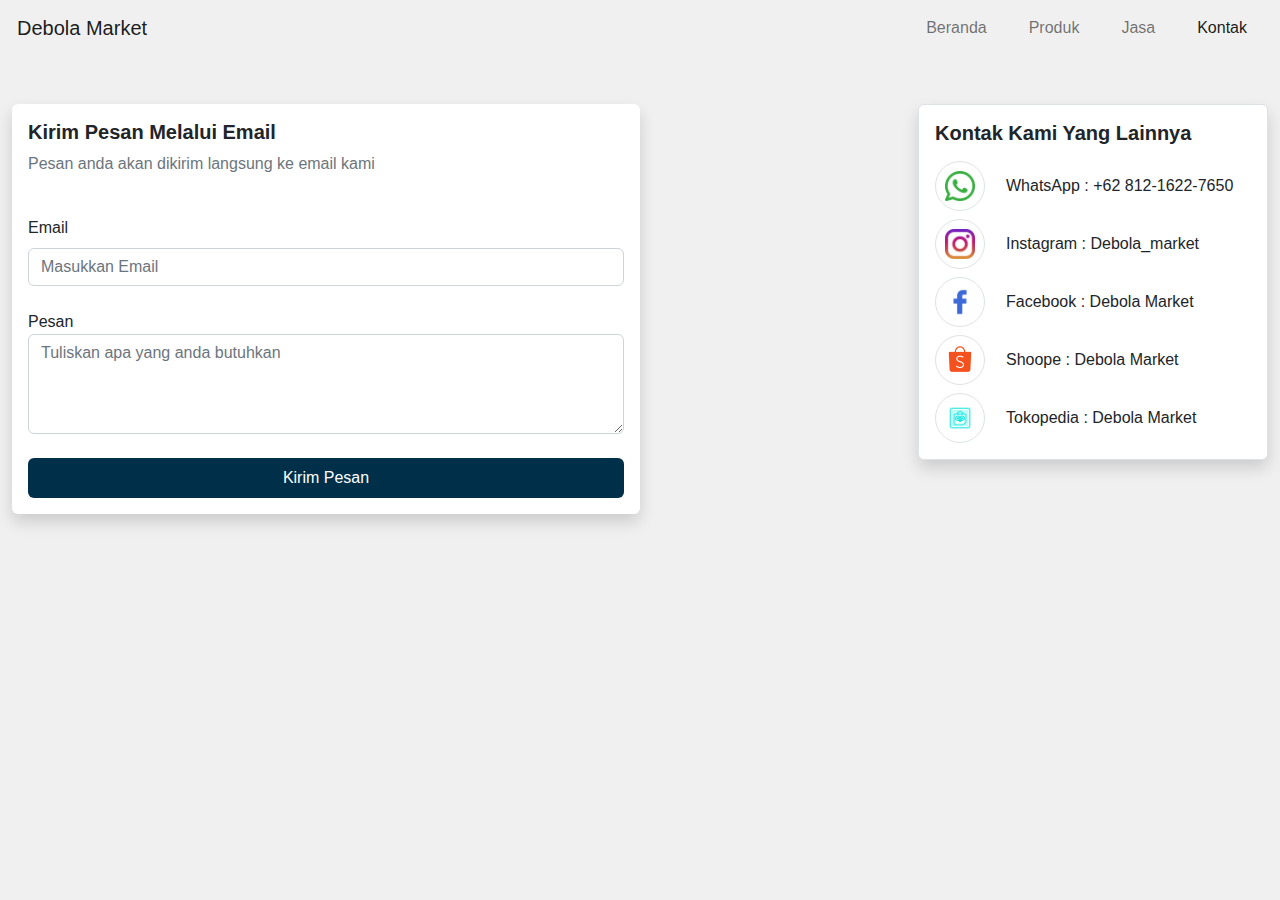
==== commit c6e02937: "change layout" ====
--- a/contact.html
+++ b/contact.html
@@ -1,157 +1,156 @@
-  <!DOCTYPE html>
-<html lang="en">
-<head>
-    <meta charset="UTF-8">
-    <meta name="viewport" content="width=device-width, initial-scale=1.0">
-    <meta http-equiv="X-UA-Compatible" content="ie=edge">
-    <link rel="stylesheet" href="bootstrap-5.2/css/bootstrap.min.css">
-    <link rel="stylesheet" type="text/css" href="selektor css v 2/mainstyle.css">
-  	<link rel="stylesheet" type="text/css" href="selektor css v 2/mediaquerytablet.css">
-    <link rel="stylesheet" type="text/css" href="selektor css v 2/mediaquerymobile.css">
-  	<link rel="stylesheet" type="text/css" href="style1.css">
-    <title>Debola Market - Kontak</title>
-    <style>
-      .wrap{
-        justify-content: flex-start;
-      }
-
-      .card{
-        overflow: hidden;
-      }
-
-      .price-box{
-        bottom: 0; right: 10px;
-      }
-
-      .offer-container{
-        display: grid;
-        grid-template-columns: 1fr 1fr;
-      }
-
-
-      @media only screen and (max-width:  824px){
-        .column-2-tab{
-          display: grid;
-          grid-template-columns: 1fr 1fr;
-        }
-
-        .offer-container{
-          display: grid;
-          grid-template-columns: 1fr;
-        }
-      }
-
-      @media only screen and (max-width:  600px){
-        .column-mob{
-          display: flex;
-          flex-direction: column;
-          align-items: center;
-          justify-content: normal;
-        }
-      }
-    </style>
-</head>
-<body class="container grey-1 py-0">
-    <section class="nav w-100">
-        <nav class="navbar navbar-expand-lg w-100">
-          <div class=" w-100 between-center">
-              <a class="navbar-brand w-25pers w-50pers-mob" href="#">Debola Market</a>
-              <div class="end-center w-75pers w-50pers-mob">
-                <ul class="navbar-nav mb-2 mb-lg-0 desktop-tablet">
-                  <li class="nav-item">
-                    <a class="nav-link px-3" href="index.html">Beranda</a>
-                  </li>
-                  <li class="nav-item">
-                    <a class="nav-link px-3" href="portfolio.html">Produk</a>
-                  </li>
-                  <li class="nav-item">
-                    <a class="nav-link px-3" href="service.html">Jasa</a>
-                  </li>
-                  <li class="nav-item">
-                    <a class="nav-link px-3 active" href="#contact">Kontak</a>
-                  </li>
-                 </ul>
-
-                 <div class="dropdown mobile">
-                    <button class="btn" type="button" data-bs-toggle="dropdown">
-                      <img src="icon/menu.png" alt="" width="30px">
-                    </button>
-                    <ul class="dropdown-menu ">
-                      <li>
-                        <a class="nav-link px-3 text-secondary " href="index.html">Beranda</a>                      
-                      </li>
-                      <li>
-                        <a class="nav-link px-3 text-secondary" href="portfolio.html">Produk</a>
-                      </li>
-                      <li>
-                        <a class="nav-link px-3 text-secondary" href="service.html">Jasa</a>                        
-                      </li>
-                      <li>
-                        <a class="nav-link px-3 text-dark" href="contact.html">Kontak</a>                        
-                      </li>
-                    </ul>
-                  </div>
-              </div>
-          </div>
-        </nav>
-    </section>
-
-
-    <section class="between-start column-mob mt-5">
-      <div class="w-50pers w-100pers-mob p-3 bg-white rounded shadow">
-        <h5 class="fw-bold">Kirim Pesan Melalui Email</h5>
-        <p class="text-secondary">Pesan anda akan dikirim langsung ke email kami</p>
-        <form class="" action="mailto:zabaaula@gmail.com" method="post" enctype="text/plain">
-          <div class="my-4">
-            <label for="email" class="form-label">Email</label>
-            <input type="email" class="form-control" id="email" placeholder="Masukkan Email">
-          </div>
-          <div class="my-4">
-            <label for="message">Pesan</label>
-            <textarea class="form-control" placeholder="Tuliskan apa yang anda butuhkan " id="message" style="height: 100px"></textarea>
-          </div>
-          <div class="col-12">
-            <button type="submit" class="px-5 py-2 rounded no-outline no-border bg-third text-white w-100">Kirim Pesan</button>
-          </div>
-        </form>
-      </div>
-
-      <div class="w-50pers w-100pers-mob end-center column-mob">
-        <div class="box w-350px w-100pers-mob m-20px-0-mob border p-3 rounded shadow bg-white">
-          <h5 class="fw-bold">Kontak Kami Yang Lainnya</h5>
-          <div class="contact-box start-center mt-2">
-            <div class="img-box circle-50px border me-3 center-center">            
-              <img src="icon/whatsapp-c.png" class="w-30px h-30px">
-            </div>
-             <a href="https://api.whatsapp.com/send?phone=6281216227650" class="text-dark">WhatsApp : +62 812-1622-7650</a>
-          </div>
-          <div class="contact-box start-center mt-2">
-            <div class="img-box circle-50px border me-3 center-center">            
-              <img src="icon/instagram-c.png" class="w-30px h-30px">
-            </div>
-            <a href="https://www.instagram.com/debola_market/profilecard/?igsh=MWltMHU2Y2MzdHB4eA==" class="text-dark">Instagram : debola_market</a>
-          </div>
-          <div class="contact-box start-center mt-2">
-            <div class="img-box circle-50px border me-3 center-center">            
-              <img src="icon/facebook-c.png" class="w-30px h-30px">
-            </div>
-            <a href="https://www.facebook.com/profile.php?id=61566936352309&mibextid=kFxxJD" class="text-dark">Facebook : Debola Market</a>
-          </div>
-          <div class="contact-box start-center mt-2">
-            <div class="img-box circle-50px border me-3 center-center">            
-              <img src="icon/shopee-c.png" class="w-30px h-30px">
-            </div>
-            <a href="http://wa.me?no=081216227650" class="text-dark">Shoope :  Debola Market</a>
-          </div>
-          <div class="contact-box start-center mt-2">
-            <div class="img-box circle-50px border me-3 center-center">            
-              <img src="icon/tokopedia-c.png" class="w-30px h-30px">
-            </div>
-            <a href="http://wa.me?no=081216227650" class="text-dark">Tokopedia : Debola Market</a>
-          </div>
-        </div>
-      </div>
-    </section>
-    <script src="bootstrap-5.2/js/bootstrap.bundle.min.js"></script>
-</body>
-</html>+<!DOCTYPE html>
+<html lang="en">
+<head>
+    <meta charset="UTF-8">
+    <meta name="viewport" content="width=device-width, initial-scale=1.0">
+    <meta http-equiv="X-UA-Compatible" content="ie=edge">
+    <link rel="stylesheet" href="bootstrap-5.2/css/bootstrap.min.css">
+    <link rel="stylesheet" type="text/css" href="selektor css v 2/mainstyle.css">
+  	<link rel="stylesheet" type="text/css" href="selektor css v 2/mediaquerytablet.css">
+    <link rel="stylesheet" type="text/css" href="selektor css v 2/mediaquerymobile.css">
+  	<link rel="stylesheet" type="text/css" href="style1.css">
+    <title>Debola Market - Kontak</title>
+    <style>
+      .wrap{
+        justify-content: flex-start;
+      }
+
+      .card{
+        overflow: hidden;
+      }
+
+      .price-box{
+        bottom: 0; right: 10px;
+      }
+
+      .offer-container{
+        display: grid;
+        grid-template-columns: 1fr 1fr;
+      }
+
+
+      @media only screen and (max-width:  824px){
+        .column-2-tab{
+          display: grid;
+          grid-template-columns: 1fr 1fr;
+        }
+
+        .offer-container{
+          display: grid;
+          grid-template-columns: 1fr;
+        }
+      }
+
+      @media only screen and (max-width:  600px){
+        .column-mob{
+          display: flex;
+          flex-direction: column;
+          align-items: center;
+          justify-content: normal;
+        }
+      }
+    </style>
+</head>
+<body class="container-fluid grey-1 py-0">
+    <section class="nav w-100">
+        <nav class="navbar navbar-expand-lg w-100">
+          <div class=" w-100 between-center">
+              <a class="navbar-brand start-center w-25pers w-50pers-mob" href="#">Debola Market</a>
+              <div class="end-center w-75pers w-50pers-mob">
+                <ul class="navbar-nav mb-2 mb-lg-0 desktop-tablet">
+                  <li class="nav-item">
+                    <a class="nav-link px-3" href="index.html">Beranda</a>
+                  </li>
+                  <li class="nav-item">
+                    <a class="nav-link px-3" href="portfolio.html">Produk</a>
+                  </li>
+                  <li class="nav-item">
+                    <a class="nav-link px-3" href="service.html">Jasa</a>
+                  </li>
+                  <li class="nav-item">
+                    <a class="nav-link px-3 active" href="#contact">Kontak</a>
+                  </li>
+                 </ul>
+
+                 <div class="dropdown mobile">
+                    <button class="btn" type="button" data-bs-toggle="dropdown">
+                      <img src="icon/menu.png" alt="" width="30px">
+                    </button>
+                    <ul class="dropdown-menu ">
+                      <li>
+                        <a class="nav-link px-3 text-secondary " href="index.html">Beranda</a>                      
+                      </li>
+                      <li>
+                        <a class="nav-link px-3 text-secondary" href="portfolio.html">Produk</a>
+                      </li>
+                      <li>
+                        <a class="nav-link px-3 text-secondary" href="service.html">Jasa</a>                        
+                      </li>
+                      <li>
+                        <a class="nav-link px-3 text-dark" href="contact.html">Kontak</a>                        
+                      </li>
+                    </ul>
+                  </div>
+              </div>
+          </div>
+        </nav>
+    </section>
+
+
+    <section class="between-start column-mob mt-5">
+      <div class="w-50pers w-100pers-mob p-3 bg-white rounded shadow">
+        <h5 class="fw-bold">Kirim Pesan Melalui Email</h5>
+        <p class="text-secondary">Pesan anda akan dikirim langsung ke email kami</p>
+        <form class="" action="mailto:zabaaula@gmail.com" method="post" enctype="text/plain">
+          <div class="my-4">
+            <label for="email" class="form-label">Email</label>
+            <input type="email" class="form-control" id="email" placeholder="Masukkan Email">
+          </div>
+          <div class="my-4">
+            <label for="message">Pesan</label>
+            <textarea class="form-control" placeholder="Tuliskan apa yang anda butuhkan " id="message" style="height: 100px"></textarea>
+          </div>
+          <div class="col-12">
+            <button type="submit" class="px-5 py-2 rounded no-outline no-border bg-third text-white w-100">Kirim Pesan</button>
+          </div>
+        </form>
+      </div>
+
+      <div class="w-50pers w-100pers-mob end-center column-mob">
+        <div class="box w-350px w-100pers-mob m-20px-0-mob border p-3 rounded shadow bg-white">
+          <h5 class="fw-bold">Kontak Kami Yang Lainnya</h5>
+          <div class="contact-box start-center mt-2">
+            <div class="img-box circle-50px border me-3 center-center">            
+              <img src="icon/whatsapp-c.png" class="w-30px h-30px">
+            </div>
+             <a href="https://api.whatsapp.com/send?phone=6281216227650" class="text-dark">WhatsApp : +62 812-1622-7650</a>
+          </div>
+          <div class="contact-box start-center mt-2">
+            <div class="img-box circle-50px border me-3 center-center">            
+              <img src="icon/instagram-c.png" class="w-30px h-30px">
+            </div>
+            <a href="https://www.instagram.com/debola_market/profilecard/?igsh=MWltMHU2Y2MzdHB4eA==" class="text-dark">Instagram : debola_market</a>
+          </div>
+          <div class="contact-box start-center mt-2">
+            <div class="img-box circle-50px border me-3 center-center">            
+              <img src="icon/facebook-c.png" class="w-30px h-30px">
+            </div>
+            <a href="https://www.facebook.com/profile.php?id=61566936352309&mibextid=kFxxJD" class="text-dark">Facebook : Debola Market</a>
+          </div>
+          <div class="contact-box start-center mt-2">
+            <div class="img-box circle-50px border me-3 center-center">            
+              <img src="icon/shopee-c.png" class="w-30px h-30px">
+            </div>
+            <a href="http://wa.me?no=081216227650" class="text-dark">Shoope :  Debola Market</a>
+          </div>
+          <div class="contact-box start-center mt-2">
+            <div class="img-box circle-50px border me-3 center-center">            
+              <img src="icon/tokopedia-c.png" class="w-30px h-30px">
+            </div>
+            <a href="http://wa.me?no=081216227650" class="text-dark">Tokopedia : Debola Market</a>
+          </div>
+        </div>
+      </div>
+    </section>
+    <script src="bootstrap-5.2/js/bootstrap.bundle.min.js"></script>
+</body>
--- a/selektor css v 2/mainstyle.css
+++ b/selektor css v 2/mainstyle.css
@@ -1,1001 +1,1000 @@
-/*main style*/
-body{
-	width: 100%;
-	font-family: sans-serif;
-	margin: 0; padding: 0;
-}
-.container{
-	width: 90%;
-	padding: 10px 30px;
-	box-sizing: border-box;
-	margin: 0 auto;
-}
-.desktop{display: inherit;}
-.mobile{display: none;}
-.tablet{display: none;}
-.desktop-mobile{display: inherit;}
-.desktop-tablet{display: inherit;}
-.tablet-mobile{display: none;}
-
-/*position*/
-.p-static{position: static;}
-.p-fixed{position: fixed;}
-.p-absolute{position: absolute;}
-.p-relative{position: relative;}
-
-
-/*margin padding*/
-.m-p-0{margin: 0; padding: 0;}.m-auto{margin: auto;} .m-0{margin: 0;}
-.m-5px{margin: 5px;} .m-10px{margin: 10px;}
-.m-15px{margin: 15px;} .m-20px{margin: 20px;}
-.m-25px{margin: 25px;} .m-30px{margin: 30px;}
-.m-35px{margin: 35px;} .m-40px{margin: 40px;}
-.m-45px{margin: 45px;} .m-50px{margin: 50px;}
-.m-55px{margin: 55px;} .m-60px{margin: 60px;}
-.m-65px{margin: 65px;} .m-70px{margin: 70px;}
-.m-75px{margin: 75px;} .m-80px{margin: 80px;}
-.m-85px{margin: 85px;} .m-90px{margin: 90px;}
-.m-95px{margin: 95px;} .m-100px{margin: 100px;}
-.m-105px{margin: 105px;} .m-110px{margin: 110px;}
-.m-115px{margin: 115px;} .m-120px{margin: 120px;}
-.m-125px{margin: 125px;} .m-130px{margin: 130px;}
-.m-135px{margin: 135px;} .m-140px{margin: 140px;}
-.m-145px{margin: 145px;} .m-150px{margin: 150px;}
-
-
-.m-0-5px{margin: 5px;} .m-0-10px{margin: 0 10px;}
-.m-0-15px{margin: 0 15px;} .m-0-20px{margin: 0 20px;}
-.m-0-25px{margin: 0 25px;} .m-0-30px{margin: 0 30px;}
-.m-0-35px{margin: 0 35px;} .m-0-40px{margin: 0 40px;}
-.m-0-45px{margin: 0 45px;} .m-0-50px{margin: 0 50px;}
-.m-0-55px{margin: 0 55px;} .m-0-60px{margin: 0 60px;}
-.m-0-65px{margin: 0 65px;} .m-0-70px{margin: 0 70px;}
-.m-0-75px{margin: 0 75px;} .m-0-80px{margin: 0 80px;}
-.m-0-85px{margin: 0 85px;} .m-0-90px{margin: 0 90px;}
-.m-0-95px{margin: 0 95px;} .m-0-100px{margin: 0 100px;}
-.m-0-105px{margin: 0 105px;} .m-0-110px{margin: 0 110px;}
-.m-0-115px{margin: 0 115px;} .m-0-120px{margin: 0 120px;}
-.m-0-125px{margin: 0 125px;} .m-0-130px{margin: 0 130px;}
-.m-0-135px{margin: 0 135px;} .m-0-140px{margin: 0 140px;}
-.m-0-145px{margin: 0 145px;} .m-0-150px{margin: 0 150px;}
-
-
-.m-5px-0{margin: 5px 0;} .m-10px-0{margin: 10px 0;}
-.m-15px-0{margin: 15px 0;} .m-20px-0{margin: 20px 0;}
-.m-25px-0{margin: 25px 0;} .m-30px-0{margin: 30px 0;}
-.m-35px-0{margin: 35px 0;} .m-40px-0{margin: 40px 0;}
-.m-45px-0{margin: 45px 0;} .m-50px-0{margin: 50px 0;}
-.m-55px-0{margin: 55px 0;} .m-60px-0{margin: 60px 0;}
-.m-65px-0{margin: 65px 0;} .m-70px-0{margin: 70px 0;}
-.m-75px-0{margin: 75px 0;} .m-80px-0{margin: 80px 0;}
-.m-85px-0{margin: 85px 0;} .m-90px-0{margin: 90px 0;}
-.m-95px-0{margin: 95px 0;} .m-100px-0{margin: 100px 0;}
-.m-105px-0{margin: 105px 0;} .m-110px-0{margin: 110px 0;}
-.m-115px-0{margin: 115px 0;} .m-120px-0{margin: 120px 0;}
-.m-125px-0{margin: 125px 0;} .m-130px-0{margin: 130px 0;}
-.m-135px-0{margin: 135px 0;} .m-140px-0{margin: 140px 0;}
-.m-145px-0{margin: 145px 0;} .m-150px-0{margin: 150px 0;}
-
-.p-0{padding: 0;} .p-5px{padding: 5px;}
-.p-10px{padding: 10px;} .p-15px{padding: 15px;}
-.p-20px{padding: 20px;} .p-25px{padding: 25px;}
-.p-30px{padding: 30px;} .p-35px{padding: 35px;}
-.p-40px{padding: 40px;} .p-45px{padding: 45px;}
-.p-50px{padding: 50px;} .p-55px{padding: 45px;}
-.p-60px{padding: 60px;} .p-65px{padding: 55px;}
-.p-70px{padding: 70px;} .p-65px{padding: 65px;}
-.p-80px{padding: 80px;} .p-75px{padding: 75px;}
-.p-90px{padding: 90px;} .p-85px{padding: 85px;}
-.p-100px{padding: 100px;} .p-95px{padding: 95px;}
-.p-110px{padding: 110px;} .p-105px{padding: 105px;}
-.p-120px{padding: 120px;} .p-115px{padding: 115px;}
-.p-130px{padding: 130px;} .p-125px{padding: 125px;}
-.p-140px{padding: 140px;} .p-135px{padding: 135px;}
-.p-150px{padding: 150px;} .p-145px{padding: 145px;}
-
-.p-0-5px{padding: 0 5px;} .p-0-10px{padding: 0 10px;}
-.p-0-15px{padding: 0 15px;} .p-0-20px{padding: 0 20px;}
-.p-0-25px{padding: 0 25px;} .p-0-30px{padding: 0 30px;}
-.p-0-35px{padding: 0 35px;} .p-0-40px{padding: 0 40px;}
-.p-0-45px{padding: 0 45px;} .p-0-50px{padding: 0 50px;}
-.p-0-55px{padding: 0 55px;} .p-0-60px{padding: 0 60px;}
-.p-0-65px{padding: 0 65px;} .p-0-70px{padding: 0 70px;}
-.p-0-75px{padding: 0 75px;} .p-0-80px{padding: 0 80px;}
-.p-0-85px{padding: 0 85px;} .p-0-90px{padding: 0 90px;}
-.p-0-95px{padding: 0 95px;} .p-0-100px{padding: 0 100px;}
-.p-0-105px{padding: 0 105px;} .p-0-110px{padding: 0 110px;}
-.p-0-115px{padding: 0 115px;} .p-0-120px{padding: 0 120px;}
-.p-0-125px{padding: 0 125px;} .p-0-130px{padding: 0 130px;}
-.p-0-135px{padding: 0 135px;} .p-0-140px{padding: 0 140px;}
-.p-0-145px{padding: 0 145px;} .p-0-150px{padding: 0 150px;}
-
-.p-5px-0{padding: 5px 0;} .p-10px-0{padding: 10px 0;}
-.p-15px-0{padding: 15px 0;} .p-20px-0{padding: 20px 0;}
-.p-25px-0{padding: 25px 0;} .p-30px-0{padding: 30px 0;}
-.p-35px-0{padding: 35px 0;} .p-40px-0{padding: 40px 0;}
-.p-45px-0{padding: 45px 0;} .p-50px-0{padding: 50px 0;}
-.p-55px-0{padding: 55px 0;} .p-60px-0{padding: 60px 0;}
-.p-65px-0{padding: 65px 0;} .p-70px-0{padding: 70px 0;}
-.p-75px-0{padding: 75px 0;} .p-80px-0{padding: 80px 0;}
-.p-85px-0{padding: 85px 0;} .p-90px-0{padding: 90px 0;}
-.p-95px-0{padding: 95px 0;} .p-100px-0{padding: 100px 0;}
-.p-105px-0{padding: 105px 0;} .p-110px-0{padding: 110px 0;}
-.p-115px-0{padding: 115px 0;} .p-120px-0{padding: 120px 0;}
-.p-125px-0{padding: 125px 0;} .p-130px-0{padding: 130px 0;}
-.p-135px-0{padding: 135px 0;} .p-140px-0{padding: 140px 0;}
-.p-145px-0{padding: 145px 0;} .p-150px-0{padding: 150px 0;} 
-
-a{
-	text-decoration: none;
-	display: inline-block;
-	display: flex;
-	justify-content: center;
-	align-items: center;
-	text-transform: capitalize;
-	position: relative;
-	margin: 0 5px;
-	transition: .5s;
-}
-
-.no-select{user-select: none;}
-
-/*text formatting*/
-h1, h2, h3, h4, h5, h6, p{display: inline-block; width: 100%;}
-
-.right{text-align: right;}
-.left{text-align: left;}
-.center{text-align: center;}
-.justify{text-align: justify;}
-.start{text-align: start;}
-.end{text-align: end;}
-
-.none-tranform{text-transform: none;}
-.lowercase{text-transform: lowercase;}
-.capitalize{text-transform: capitalize;}
-.uppercase{text-transform: uppercase;}
-
-.f-smallest{font-size: xx-small;}
-.f-x-smaller{font-size: x-small;}
-.f-small{font-size: small;}
-.f-normal{font-size: normal;}
-.f-big{font-size: large;}
-.f-bigger{font-size: x-large;}
-.f-biggest{font-size: xx-large;}
-.f-5px{font-size:5px;} .f-10px{font-size:10px;} .f-15px{font-size:15px;}
-.f-20px{font-size:20px;} .f-25px{font-size:25px;} .f-30px{font-size:30px;}
-.f-35px{font-size:35px;} .f-40px{font-size:40px;}.f-45px{font-size:45px;}
-.f-50px{font-size:50px;} .f-60px{font-size:60px;} .f-70px{font-size:70px;}
-.f-80px{font-size:80px;} .f-90px{font-size:90px;} .f-100px{font-size: 100px;}
-.f-150px{font-size: 150px;} .f-200px{font-size: 200px;} .f-250px{font-size: 250px;}
-.f-300px{font-size: 300px;} .f-350px{font-size: 350px;} .f-400px{font-size: 400px;}
-.f-450px{font-size: 450px;} .f-500px{font-size: 500px;} .f-550px{font-size: 550px;}
-.f-600px{font-size: 600px;} .f-650px{font-size: 650px;} .f-700px{font-size: 700px;}
-.f-750px{font-size: 750px;} .f-800px{font-size: 800px;} .f-850px{font-size: 850px;}
-.f-900px{font-size: 900px;}
-
-.italic{font-style: italic;}
-
-.f-lighter{font-weight: lighter;}
-.f-normal{font-weight: normal;}
-.f-bold{font-weight: bold;}
-.f-bolder{font-weight: bolder;}
-.f-50{font-weight: 50;}
-.f-100{font-weight: 100;}
-.f-150{font-weight: 150;}
-.f-200{font-weight: 200;}
-.f-250{font-weight: 250;}
-.f-300{font-weight: 300;}
-.f-350{font-weight: 350;}
-.f-400{font-weight: 400;}
-.f-450{font-weight: 450;}
-.f-500{font-weight: 500;}
-.f-550{font-weight: 550;}
-.f-600{font-weight: 600;}
-.f-650{font-weight: 650;}
-.f-700{font-weight: 700;}
-.f-750{font-weight: 750;}
-.f-800{font-weight: 800;}
-.f-850{font-weight: 850;}
-.f-900{font-weight: 900;}
-
-.f-sans-serif{font-family: sans-serif;}
-.f-serif{font-family: serif;}
-.f-monospace{font-family: monospace;}
-.f-cursive{font-family: cursive;}
-.f-fantasy{font-family: fantasy;}
-
-/*warna text*/
-/*warna hitam ke putih*/
-.co-white{color: #fff;}
-.co-grey-1{color: #f0f0f0;}
-.co-grey-2{color: #b0b0b0;}
-.co-grey-3{color: #868686;}
-.co-grey-4{color: #4e4e4e;}
-.co-grey-5{color: #303030;}
-.co-black{color: #000;}
-
-
-/*warna dasar*/
-.co-red{color: #ff0000;}
-.co-orange{color: #fc9d27;}
-.co-yellow{color: #ffe900;}
-.co-yellowish-green{color: #aasf49;}
-.co-green{color: #36b230;}
-.co-bluish-green{color: #089e78;}
-.co-reddish-purple{color: #a93888;}
-.co-blue{color: #1e63ee;}
-
-/*box shadow*/
-.s-smo-1{box-shadow: 0 0 100px rgba(0, 0, 0, 0.1);}
-.s-smo-2{box-shadow: 0 0 100px rgba(0, 0, 0, 0.2);}
-.s-smo-3{box-shadow: 0 0 100px rgba(0, 0, 0, 0.3);}
-.s-smo-4{box-shadow: 0 0 100px rgba(0, 0, 0, 0.4);}
-.s-smo-5{box-shadow: 0 0 100px rgba(0, 0, 0, 0.5);}
-.s-smo-6{box-shadow: 0 0 100px rgba(0, 0, 0, 0.6);}
-.s-smo-7{box-shadow: 0 0 100px rgba(0, 0, 0, 0.7);}
-.s-smo-8{box-shadow: 0 0 100px rgba(0, 0, 0, 0.8);}
-.s-smo-9{box-shadow: 0 0 100px rgba(0, 0, 0, 0.9);}
-.s-smo-10{box-shadow: 0 0 100px rgba(0, 0, 0, 1);}
-
-.s-med-1{box-shadow: 0 0 30px rgba(0, 0, 0, 0.1);}
-.s-med-2{box-shadow: 0 0 30px rgba(0, 0, 0, 0.2);}
-.s-med-3{box-shadow: 0 0 30px rgba(0, 0, 0, 0.3);}
-.s-med-4{box-shadow: 0 0 30px rgba(0, 0, 0, 0.4);}
-.s-med-5{box-shadow: 0 0 30px rgba(0, 0, 0, 0.5);}
-.s-med-6{box-shadow: 0 0 30px rgba(0, 0, 0, 0.6);}
-.s-med-7{box-shadow: 0 0 30px rgba(0, 0, 0, 0.7);}
-.s-med-8{box-shadow: 0 0 30px rgba(0, 0, 0, 0.8);}
-.s-med-9{box-shadow: 0 0 30px rgba(0, 0, 0, 0.9);}
-.s-med-10{box-shadow: 0 0 30px rgba(0, 0, 0, 1);}
-
-.s-hard-1{box-shadow: 0 0 15px rgba(0, 0, 0, 0.1);}
-.s-hard-2{box-shadow: 0 0 15px rgba(0, 0, 0, 0.2);}
-.s-hard-3{box-shadow: 0 0 15px rgba(0, 0, 0, 0.3);}
-.s-hard-4{box-shadow: 0 0 15px rgba(0, 0, 0, 0.4);}
-.s-hard-5{box-shadow: 0 0 15px rgba(0, 0, 0, 0.5);}
-.s-hard-6{box-shadow: 0 0 15px rgba(0, 0, 0, 0.6);}
-.s-hard-7{box-shadow: 0 0 15px rgba(0, 0, 0, 0.7);}
-.s-hard-8{box-shadow: 0 0 15px rgba(0, 0, 0, 0.8);}
-.s-hard-9{box-shadow: 0 0 15px rgba(0, 0, 0, 0.9);}
-.s-hard-10{box-shadow: 0 0 15px rgba(0, 0, 0, 1);}
-
-.s-y-smo-1{box-shadow: 0 10px 100px rgba(0, 0, 0, 0.1);}
-.s-y-smo-2{box-shadow: 0 10px 100px rgba(0, 0, 0, 0.2);}
-.s-y-smo-3{box-shadow: 0 10px 100px rgba(0, 0, 0, 0.3);}
-.s-y-smo-4{box-shadow: 0 10px 100px rgba(0, 0, 0, 0.4);}
-.s-y-smo-5{box-shadow: 0 10px 100px rgba(0, 0, 0, 0.5);}
-.s-y-smo-6{box-shadow: 0 10px 100px rgba(0, 0, 0, 0.6);}
-.s-y-smo-7{box-shadow: 0 10px 100px rgba(0, 0, 0, 0.7);}
-.s-y-smo-8{box-shadow: 0 10px 100px rgba(0, 0, 0, 0.8);}
-.s-y-smo-9{box-shadow: 0 10px 100px rgba(0, 0, 0, 0.9);}
-.s-y-smo-10{box-shadow: 0 10px 100px rgba(0, 0, 0, 1);}
-		
-.s-y-med-1{box-shadow: 0 10px 30px rgba(0, 0, 0, 0.1);}
-.s-y-med-2{box-shadow: 0 10px 30px rgba(0, 0, 0, 0.2);}
-.s-y-med-3{box-shadow: 0 10px 30px rgba(0, 0, 0, 0.3);}
-.s-y-med-4{box-shadow: 0 10px 30px rgba(0, 0, 0, 0.4);}
-.s-y-med-5{box-shadow: 0 10px 30px rgba(0, 0, 0, 0.5);}
-.s-y-med-6{box-shadow: 0 10px 30px rgba(0, 0, 0, 0.6);}
-.s-y-med-7{box-shadow: 0 10px 30px rgba(0, 0, 0, 0.7);}
-.s-y-med-8{box-shadow: 0 10px 30px rgba(0, 0, 0, 0.8);}
-.s-y-med-9{box-shadow: 0 10px 30px rgba(0, 0, 0, 0.9);}
-.s-y-med-10{box-shadow: 0 10px 30px rgba(0, 0, 0, 1);}
-
-
-.s-y-hard-1{box-shadow: 0 10px 15px rgba(0, 0, 0, 0.1);}
-.s-y-hard-2{box-shadow: 0 10px 15px rgba(0, 0, 0, 0.2);}
-.s-y-hard-3{box-shadow: 0 10px 15px rgba(0, 0, 0, 0.3);}
-.s-y-hard-4{box-shadow: 0 10px 15px rgba(0, 0, 0, 0.4);}
-.s-y-hard-5{box-shadow: 0 10px 15px rgba(0, 0, 0, 0.5);}
-.s-y-hard-6{box-shadow: 0 10px 15px rgba(0, 0, 0, 0.6);}
-.s-y-hard-7{box-shadow: 0 10px 15px rgba(0, 0, 0, 0.7);}
-.s-y-hard-8{box-shadow: 0 10px 15px rgba(0, 0, 0, 0.8);}
-.s-y-hard-9{box-shadow: 0 10px 15px rgba(0, 0, 0, 0.9);}
-.s-y-hard-10{box-shadow: 0 10px 15px rgba(0, 0, 0, 1);}
-
-/*flexbox class*/
-.between-center, .between-start, .between-end, .evenly-center, .evenly-start, .evenly-end, .center-center, .end-center, 
-.end-start, .start-center, .start-start, .start-end, .end-end, 
-.row, .row-start, .row-start-center, .row-start-end, .row-end, .row-end-center, .row-end-start, .row-between-center, 
-.row-between-start, .row-between-end, .row-evenly-center, .row-evenly-start, .row-evenly-end, 
-.no-wrap, .wrap, .wrap-column, .wrap-start, .wrap-end, .wrap-between, .wrap-evenly, .wrap-around, 
-.grow-1, .grow-2, .grow-3, .grow-4, .grow-5, .grow-6, .grow-7, .grow-8, .grow-9, .grow-10, 
-.shrink-1, .shrink-2, .shrink-3, .shrink-4, .shrink-5, .shrink-6, .shrink-7, .shrink-8, .shrink-9, .shrink-10, 
-.column, .column-start, .column-end,
-.grow-1, .grow-2, .grow-3, .grow-4, .grow-5, .grow-6, .grow-7, .grow-8, .grow-9, .grow-10, 
-.shrink-1, .shrink-2, .shrink-3, .shrink-4, .shrink-5, .shrink-6, .shrink-7, .shrink-8, .shrink-9, .shrink-10, 
-.basis-auto, .basis-50px, .basis-100px, .basis-150px, .basis-200px, .basis-250px, .basis-300px, .basis-350px, .basis-400px, 
-.basis-450px, .basis-500px, .basis-550px, .basis-600px, .basis-650px{display: flex;}
-
-.between-center{justify-content: space-between; align-items: center; }
-.between-start{ justify-content: space-between; align-items: flex-start;}
-.between-end{justify-content: space-between; align-items: flex-end;}
-.evenly-center{justify-content: space-evenly; align-items: center;}
-.evenly-start{justify-content: space-evenly; align-items: flex-start;}
-.evenly-end{justify-content: space-evenly; align-items: flex-end;}
-.center-center{justify-content: center; align-items: center;}
-.end-center{justify-content: flex-end; align-items: center;}
-.end-start{
-	justify-content: flex-end;
-	align-items: flex-start;
-}
-.start-center{
-	justify-content: flex-start;
-	align-items: center;
-}
-.start-start{
-	justify-content: flex-start;
-	align-items: flex-start;
-}
-.start-end{
-	justify-content: flex-start;
-	align-items: flex-end;
-}
-.end-end{
-	justify-content: flex-end;
-	align-items: flex-end;
-}
-.row{
-	flex-direction: row;
-	align-items: center;
-	justify-content: center;
-}
-.row-start{
-	flex-direction: row;
-	align-items: flex-start;
-	justify-content: flex-start;
-}
-.row-start-center{
-	flex-direction: row;
-	align-items: center;
-	justify-content: flex-start;
-}
-.row-start-end{
-	flex-direction: row;
-	align-items: flex-end;
-	justify-content: flex-start;
-}
-.row-end{
-	flex-direction: row;
-	align-items: flex-end;
-	justify-content: flex-end;
-}
-.row-end-center{
-	flex-direction: row;
-	align-items: center;
-	justify-content: flex-end;
-}
-.row-end-start{
-	flex-direction: row;
-	align-items: flex-start;
-	justify-content: flex-end;
-}
-.row-between-center{
-	flex-direction: row;
-	align-items: center;
-	justify-content: space-between;
-}
-.row-between-start{
-	flex-direction: row;
-	align-items: flex-start;
-	justify-content: space-between;
-}
-.row-between-end{
-	flex-direction: row;
-	align-items: flex-end;
-	justify-content: space-between;
-}
-.row-evenly-center{
-	flex-direction: row;
-	align-items: center;
-	justify-content: space-evenly;
-}
-.row-evenly-start{
-	flex-direction: row;
-	align-items: flex-start;
-	justify-content: space-evenly;
-}
-.row-evenly-end{
-	flex-direction: row;
-	align-items: flex-end;
-	justify-content: space-evenly;
-}
-.no-wrap{
-	flex-wrap: nowrap;
-	justify-content: normal;
-}
-.wrap{
-	flex-wrap: wrap;
-	justify-content: center;
-	flex-direction: row;
-}
-.wrap-column{
-	flex-wrap: wrap;
-	justify-content: center;
-	flex-direction: column;
-	height: inherit;
-}
-.wrap-start{
-	flex-wrap: wrap;
-	justify-content: flex-start;
-	flex-direction: row;
-}
-.wrap-end{
-	flex-wrap: wrap;
-	justify-content: flex-end;
-	flex-direction: row;
-}
-.wrap-between{
-	flex-wrap: wrap;
-	justify-content: space-between;
-	flex-direction: row;
-}
-.wrap-evenly{
-	flex-wrap: wrap;
-	justify-content: space-evenly;
-	flex-direction: row;
-}
-.wrap-around{
-	flex-wrap: wrap;
-	justify-content: space-around;
-	flex-direction: row;
-}
-.grow-1{flex-grow: 1;} .grow-2{flex-grow: 2;} .grow-3{flex-grow: 3;} .grow-4{flex-grow: 4;} .grow-5{flex-grow: 5;}
-.grow-6{flex-grow: 6;} .grow-7{flex-grow: 7;} .grow-8{flex-grow: 8;} .grow-9{flex-grow: 9;} .grow-10{flex-grow: 10;}
-.shrink-1{flex-shrink: 1;} .shrink-2{flex-shrink: 2;} .shrink-3{flex-shrink: 3;} .shrink-4{flex-shrink: 4;}
-.shrink-5{flex-shrink: 5;} .shrink-6{flex-shrink: 6;} .shrink-7{flex-shrink: 7;} .shrink-8{flex-shrink: 8;}
-.shrink-9{flex-shrink: 9;} .shrink-10{flex-shrink: 10;}
-.basis-auto{flex-basis: auto;} .basis-50px{flex-basis: 50px;} .basis-100px{flex-basis: 100px;} 
-.basis-150px{flex-basis: 150px;} .basis-200px{flex-basis: 200px;} .basis-250px{flex-basis: 250px;} 
-.basis-300px{flex-basis: 300px;} .basis-350px{flex-basis: 350px;} .basis-400px{flex-basis: 400px;} 
-.basis-450px{flex-basis: 450px;} .basis-500px{flex-basis: 500px;} .basis-550px{flex-basis: 550px;}
-.basis-600px{flex-basis: 600px;} .basis-650px{flex-basis: 650px;}
-.column{
-	flex-direction: column;
-	align-items: center;
-	justify-content: normal;
-}
-.column-start{
-	flex-direction: column;
-	align-items: flex-start;
-	justify-content: normal;
-}
-.column-end{
-	flex-direction: column;
-	align-items: flex-end;
-	justify-content: normal;
-}
-
-.clear{clear: both;}
-.black-shadow{
-	width: 100%;
-	height: 100%;
-	background: linear-gradient(to top, rgba(0, 0, 0, .5), rgba(0, 0, 0, .0));
-	position: absolute;
-	top: 0;
-	left: 0;
-	z-index: 1;
-}
-
-
-/*border*/
-.no-border{border: none;}
-.border-b{border: 1px solid black;}
-.border-g{border: 1px solid grey;}
-.border-w{border: 1px solid white;}
-.border-r{border: 1px solid red;}
-
-.no-outline{outline: none;}
-
-/*border radius nilai px*/
-.borra-5px{border-radius: 5px;} .borra-10px{border-radius: 10px;} .borra-15px{border-radius: 15px;}
-.borra-20px{border-radius: 20px;} .borra-25px{border-radius: 25px;} .borra-30px{border-radius: 30px;}
-.borra-35px{border-radius: 35px;} .borra-40px{border-radius: 40px;} .borra-45px{border-radius: 45px;}
-.borra-50px{border-radius: 50px;} .borra-55px{border-radius: 55px;} .borra-60px{border-radius: 60px;}
-.borra-65px{border-radius: 65px;} .borra-70px{border-radius: 70px;} .borra-75px{border-radius: 75px;}
-.borra-80px{border-radius: 80px;} .borra-85px{border-radius: 85px;} .borra-90px{border-radius: 90px;}
-.borra-95px{border-radius: 95px;} .borra-100px{border-radius: 100px;} 
-
-/*border radius nilai persen*/
-.borra-5pers{border-radius: 5%;} .borra-10pers{border-radius: 10%;} .borra-15pers{border-radius: 15%;}
-.borra-20pers{border-radius: 20%;} .borra-25pers{border-radius: 25%;} .borra-30pers{border-radius: 30%;}
-.borra-35pers{border-radius: 35%;} .borra-40pers{border-radius: 40%;} .borra-45pers{border-radius: 45%;}
-.borra-50pers{border-radius: 50%;}
-
-
-/*lebar elemen dengan keyword*/
-.w-initial{width: initial;}.w-inherit{width: inherit;}
-
-/*lebar elemen dengan persen*/
-.w-10pers{width: 10%;} .w-20pers{width: 20%;} .w-30pers{width: 30%;}
-.w-40pers{width: 40%;} .w-50pers{width: 50%;} .w-60pers{width: 60%;}
-.w-70pers{width: 70%;} .w-80pers{width: 80%;} .w-90pers{width: 90%;}
-.w-100pers{width: 100%;}
-
-
-.w-5pers{width: 5%;} .w-15pers{width: 15%;} .w-25pers{width: 25%;}
-.w-35pers{width: 35%;} .w-45pers{width: 45%;} .w-55pers{width: 55%;}
-.w-65pers{width: 65%;} .w-75pers{width: 75%;} .w-85pers{width: 85%;}
-.w-95pers{width: 95%;}
-
-
-
-/*lebar elemen dengan px*/
-.w-5px{width: 5px;} .w-10px{width: 10px;} 
-.w-15px{width: 15px;} .w-20px{width: 20px;} 
-.w-25px{width: 25px;} .w-30px{width: 30px;} 
-.w-35px{width: 35px;} .w-40px{width: 40px;} 
-.w-45px{width: 45px;} .w-50px{width: 50px;} 
-.w-55px{width: 55px;} .w-60px{width: 60px;} 
-.w-65px{width: 65px;} .w-70px{width: 70px;} 
-.w-75px{width: 75px;} .w-80px{width: 80px;} 
-.w-85px{width: 85px;} .w-90px{width: 90px;} 
-.w-95px{width: 95px;} .w-100px{width: 100px;} 
-
-
-.w-105px{width: 105px;} .w-110px{width: 110px;} 
-.w-115px{width: 115px;} .w-120px{width: 120px;} 
-.w-125px{width: 125px;} .w-130px{width: 130px;} 
-.w-135px{width: 135px;} .w-140px{width: 140px;} 
-.w-145px{width: 145px;} .w-150px{width: 150px;} 
-.w-155px{width: 155px;} .w-160px{width: 160px;} 
-.w-165px{width: 165px;} .w-170px{width: 170px;} 
-.w-175px{width: 175px;} .w-180px{width: 180px;} 
-.w-185px{width: 185px;} .w-190px{width: 190px;} 
-.w-195px{width: 195px;} .w-200px{width: 200px;} 
-
-.w-205px{width: 205px;} .w-210px{width: 210px;} 
-.w-215px{width: 215px;} .w-220px{width: 220px;} 
-.w-225px{width: 225px;} .w-230px{width: 230px;} 
-.w-235px{width: 235px;} .w-240px{width: 240px;} 
-.w-245px{width: 245px;} .w-250px{width: 250px;} 
-.w-255px{width: 255px;} .w-260px{width: 260px;} 
-.w-265px{width: 265px;} .w-270px{width: 270px;} 
-.w-275px{width: 275px;} .w-280px{width: 280px;} 
-.w-285px{width: 285px;} .w-290px{width: 290px;} 
-.w-295px{width: 295px;} .w-300px{width: 300px;} 
-
-.w-305px{width: 305px;} .w-310px{width: 310px;} 
-.w-315px{width: 315px;} .w-320px{width: 320px;} 
-.w-325px{width: 325px;} .w-330px{width: 330px;} 
-.w-335px{width: 335px;} .w-340px{width: 340px;} 
-.w-345px{width: 345px;} .w-350px{width: 350px;} 
-.w-355px{width: 355px;} .w-360px{width: 360px;} 
-.w-365px{width: 365px;} .w-370px{width: 370px;} 
-.w-375px{width: 375px;} .w-380px{width: 380px;} 
-.w-385px{width: 385px;} .w-390px{width: 390px;} 
-.w-395px{width: 395px;} .w-400px{width: 400px;} 
-
-
-.w-45px{width: 45px;} .w-410px{width: 410px;} 
-.w-415px{width: 415px;} .w-420px{width: 420px;} 
-.w-425px{width: 425px;} .w-430px{width: 430px;} 
-.w-435px{width: 435px;} .w-440px{width: 440px;} 
-.w-445px{width: 445px;} .w-450px{width: 450px;} 
-.w-455px{width: 455px;} .w-460px{width: 460px;} 
-.w-465px{width: 465px;} .w-470px{width: 470px;} 
-.w-475px{width: 475px;} .w-480px{width: 480px;} 
-.w-485px{width: 485px;} .w-490px{width: 490px;} 
-.w-495px{width: 495px;} .w-4100px{width: 500px;} 
-
-.w-505px{width: 505px;} .w-510px{width: 510px;} 
-.w-515px{width: 515px;} .w-520px{width: 520px;} 
-.w-525px{width: 525px;} .w-530px{width: 530px;} 
-.w-535px{width: 535px;} .w-540px{width: 540px;} 
-.w-545px{width: 545px;} .w-550px{width: 550px;} 
-.w-555px{width: 555px;} .w-560px{width: 560px;} 
-.w-565px{width: 565px;} .w-570px{width: 570px;} 
-.w-575px{width: 575px;} .w-580px{width: 580px;} 
-.w-585px{width: 585px;} .w-590px{width: 590px;} 
-.w-595px{width: 595px;} .w-500px{width: 600px;} 
-
-.w-605px{width: 605px;} .w-610px{width: 610px;} 
-.w-615px{width: 615px;} .w-620px{width: 620px;} 
-.w-625px{width: 625px;} .w-630px{width: 630px;} 
-.w-635px{width: 635px;} .w-640px{width: 640px;} 
-.w-645px{width: 645px;} .w-650px{width: 650px;} 
-.w-655px{width: 655px;} .w-660px{width: 660px;} 
-.w-665px{width: 665px;} .w-670px{width: 670px;} 
-.w-675px{width: 675px;} .w-680px{width: 680px;} 
-.w-685px{width: 685px;} .w-690px{width: 690px;} 
-.w-695px{width: 695px;} .w-700px{width: 700px;} 
-
-.w-705px{width: 705px;} .w-710px{width: 710px;} 
-.w-715px{width: 715px;} .w-720px{width: 720px;} 
-.w-725px{width: 725px;} .w-730px{width: 730px;} 
-.w-735px{width: 735px;} .w-740px{width: 740px;} 
-.w-745px{width: 745px;} .w-750px{width: 750px;} 
-.w-755px{width: 755px;} .w-760px{width: 760px;} 
-.w-765px{width: 765px;} .w-770px{width: 770px;} 
-.w-775px{width: 775px;} .w-780px{width: 780px;} 
-.w-785px{width: 785px;} .w-790px{width: 790px;} 
-.w-795px{width: 795px;} .w-800px{width: 800px;} 
-
-.w-805px{width: 805px;} .w-810px{width: 810px;} 
-.w-815px{width: 815px;} .w-820px{width: 820px;} 
-.w-825px{width: 825px;} .w-830px{width: 830px;} 
-.w-835px{width: 835px;} .w-840px{width: 840px;} 
-.w-845px{width: 845px;} .w-850px{width: 850px;} 
-.w-855px{width: 855px;} .w-860px{width: 860px;} 
-.w-865px{width: 865px;} .w-870px{width: 870px;} 
-.w-875px{width: 875px;} .w-880px{width: 880px;} 
-.w-885px{width: 885px;} .w-890px{width: 890px;} 
-.w-895px{width: 895px;} .w-900px{width: 900px;} 
-
-.w-905px{width: 905px;} .w-910px{width: 910px;} 
-.w-915px{width: 915px;} .w-920px{width: 920px;} 
-.w-925px{width: 925px;} .w-930px{width: 930px;} 
-.w-935px{width: 935px;} .w-940px{width: 940px;} 
-.w-945px{width: 945px;} .w-950px{width: 950px;} 
-.w-955px{width: 955px;} .w-960px{width: 960px;} 
-.w-965px{width: 965px;} .w-970px{width: 970px;} 
-.w-975px{width: 975px;} .w-980px{width: 980px;} 
-.w-985px{width: 985px;} .w-990px{width: 990px;} 
-.w-995px{width: 995px;} .w-900px{width: 1000px;} 
-
-/*tinggi elemen dengan persen*/
-.h-10pers{height: 10%;} .h-20pers{height: 20%;} .h-30pers{height: 30%;}
-.h-40pers{height: 40%;} .h-50pers{height: 50%;} .h-60pers{height: 60%;}
-.h-70pers{height: 70%;} .h-80pers{height: 80%;} .h-90pers{height: 90%;}
-.h-100pers{height: 100%;}
-
-.h-5pers{height: 5%;} .h-15pers{height: 15%;} .h-25pers{height: 25%;}
-.h-35pers{height: 35%;} .h-45pers{height: 45%;} .h-55pers{height: 55%;}
-.h-65pers{height: 65%;} .h-75pers{height: 75%;} .h-85pers{height: 85%;}
-.h-95pers{height: 95%;}
-
-/*tinggi elemen dengan px*/
-.h-5px{height: 5px;} .h-10px{height: 10px;} 
-.h-15px{height: 15px;} .h-20px{height: 20px;} 
-.h-25px{height: 25px;} .h-30px{height: 30px;} 
-.h-35px{height: 35px;} .h-40px{height: 40px;} 
-.h-45px{height: 45px;} .h-50px{height: 50px;} 
-.h-55px{height: 55px;} .h-60px{height: 60px;} 
-.h-65px{height: 65px;} .h-70px{height: 70px;} 
-.h-75px{height: 75px;} .h-80px{height: 80px;} 
-.h-85px{height: 85px;} .h-90px{height: 90px;} 
-.h-95px{height: 95px;} .h-100px{height: 100px;} 
-
-
-.h-105px{height: 105px;} .h-110px{height: 110px;} 
-.h-115px{height: 115px;} .h-120px{height: 120px;} 
-.h-125px{height: 125px;} .h-130px{height: 130px;} 
-.h-135px{height: 135px;} .h-140px{height: 140px;} 
-.h-145px{height: 145px;} .h-150px{height: 150px;} 
-.h-155px{height: 155px;} .h-160px{height: 160px;} 
-.h-165px{height: 165px;} .h-170px{height: 170px;} 
-.h-175px{height: 175px;} .h-180px{height: 180px;} 
-.h-185px{height: 185px;} .h-190px{height: 190px;}1 
-.h-195px{height: 195px;} .h-200px{height: 200px;}1 
-
-.h-205px{height: 205px;} .h-210px{height: 210px;} 
-.h-215px{height: 215px;} .h-220px{height: 220px;} 
-.h-225px{height: 225px;} .h-230px{height: 230px;} 
-.h-235px{height: 235px;} .h-240px{height: 240px;} 
-.h-245px{height: 245px;} .h-250px{height: 250px;} 
-.h-255px{height: 255px;} .h-260px{height: 260px;} 
-.h-265px{height: 265px;} .h-270px{height: 270px;} 
-.h-275px{height: 275px;} .h-280px{height: 280px;} 
-.h-285px{height: 285px;} .h-290px{height: 290px;} 
-.h-295px{height: 295px;} .h-300px{height: 300px;} 
-
-.h-305px{height: 305px;} .h-310px{height: 310px;} 
-.h-315px{height: 315px;} .h-320px{height: 320px;} 
-.h-325px{height: 325px;} .h-330px{height: 330px;} 
-.h-335px{height: 335px;} .h-340px{height: 340px;} 
-.h-345px{height: 345px;} .h-350px{height: 350px;} 
-.h-355px{height: 355px;} .h-360px{height: 360px;} 
-.h-365px{height: 365px;} .h-370px{height: 370px;} 
-.h-375px{height: 375px;} .h-380px{height: 380px;} 
-.h-385px{height: 385px;} .h-390px{height: 390px;} 
-.h-395px{height: 395px;} .h-400px{height: 400px;} 
-
-.h-405px{height: 405px;} .h-410px{height: 410px;} 
-.h-415px{height: 415px;} .h-420px{height: 420px;} 
-.h-425px{height: 425px;} .h-430px{height: 430px;} 
-.h-435px{height: 435px;} .h-440px{height: 440px;} 
-.h-445px{height: 445px;} .h-450px{height: 450px;} 
-.h-455px{height: 455px;} .h-460px{height: 460px;} 
-.h-465px{height: 465px;} .h-470px{height: 470px;} 
-.h-475px{height: 475px;} .h-480px{height: 480px;} 
-.h-485px{height: 485px;} .h-490px{height: 490px;} 
-.h-495px{height: 495px;} .h-500px{height: 500px;} 
-
-.h-505px{height: 505px;} .h-510px{height: 510px;} 
-.h-515px{height: 515px;} .h-520px{height: 520px;} 
-.h-525px{height: 525px;} .h-530px{height: 530px;} 
-.h-535px{height: 535px;} .h-540px{height: 540px;} 
-.h-545px{height: 545px;} .h-550px{height: 550px;} 
-.h-555px{height: 555px;} .h-560px{height: 560px;} 
-.h-565px{height: 565px;} .h-570px{height: 570px;} 
-.h-575px{height: 575px;} .h-580px{height: 580px;} 
-.h-585px{height: 585px;} .h-590px{height: 590px;} 
-.h-595px{height: 595px;} .h-600px{height: 600px;} 
-
-.h-605px{height: 605px;} .h-610px{height: 610px;} 
-.h-615px{height: 615px;} .h-620px{height: 620px;} 
-.h-625px{height: 625px;} .h-630px{height: 630px;} 
-.h-635px{height: 635px;} .h-640px{height: 640px;} 
-.h-645px{height: 645px;} .h-650px{height: 650px;} 
-.h-655px{height: 655px;} .h-660px{height: 660px;} 
-.h-665px{height: 665px;} .h-670px{height: 670px;} 
-.h-675px{height: 675px;} .h-680px{height: 680px;} 
-.h-685px{height: 685px;} .h-690px{height: 690px;} 
-.h-695px{height: 695px;} .h-700px{height: 700px;} 
-
-.h-705px{height: 705px;} .h-710px{height: 710px;} 
-.h-715px{height: 715px;} .h-720px{height: 720px;} 
-.h-725px{height: 725px;} .h-730px{height: 730px;} 
-.h-735px{height: 735px;} .h-740px{height: 740px;} 
-.h-745px{height: 745px;} .h-750px{height: 750px;} 
-.h-755px{height: 755px;} .h-760px{height: 760px;} 
-.h-765px{height: 765px;} .h-770px{height: 770px;} 
-.h-775px{height: 775px;} .h-780px{height: 780px;} 
-.h-785px{height: 785px;} .h-790px{height: 790px;} 
-.h-795px{height: 795px;} .h-800px{height: 800px;} 
-
-.h-805px{height: 805px;} .h-810px{height: 810px;} 
-.h-815px{height: 815px;} .h-820px{height: 820px;} 
-.h-825px{height: 825px;} .h-830px{height: 830px;} 
-.h-835px{height: 835px;} .h-840px{height: 840px;} 
-.h-845px{height: 845px;} .h-850px{height: 850px;} 
-.h-855px{height: 855px;} .h-860px{height: 860px;} 
-.h-865px{height: 865px;} .h-870px{height: 870px;} 
-.h-875px{height: 875px;} .h-880px{height: 880px;} 
-.h-885px{height: 885px;} .h-890px{height: 890px;} 
-.h-895px{height: 895px;} .h-900px{height: 900px;} 
-
-.h-905px{height: 905px;} .h-910px{height: 910px;} 
-.h-915px{height: 915px;} .h-920px{height: 920px;} 
-.h-925px{height: 925px;} .h-930px{height: 930px;} 
-.h-935px{height: 935px;} .h-940px{height: 940px;} 
-.h-945px{height: 945px;} .h-950px{height: 950px;} 
-.h-955px{height: 955px;} .h-960px{height: 960px;} 
-.h-965px{height: 965px;} .h-970px{height: 970px;} 
-.h-975px{height: 975px;} .h-980px{height: 980px;} 
-.h-985px{height: 985px;} .h-990px{height: 990px;} 
-.h-995px{height: 995px;} .h-900px{height: 1000px;} 
-
-/*bentuk kotak*/
-.box-20px{width: 20px; height: 20px;} .box-50px{width: 50px; height: 50px;}  .box-95px{width: 95px; height: 95px;} .box-100px{width: 100px; height:100px;}
-.box-150px{width: 150px; height: 150px;} .box-200px{width: 200px; height: 200px;} .box-250px{width: 250px; height: 250px;}
-.box-300px{width: 300px; height: 300px;} .box-350px{width: 350px; height: 350px;} .box-400px{width: 400px; height: 400px;}
-.box-450px{width: 450px; height: 450px;} .box-500px{width: 500px; height: 500px;} .box-550px{width: 550px; height: 550px;} 
-.box-600px{width: 600px; height: 600px;} .box-650px{width: 650px; height: 650px;} .box-700px{width: 700px; height: 700px;} 
-.box-750px{width: 750px; height: 750px;} .box-800px{width: 800px; height: 800px;} .box-850px{width: 850px; height: 850px;} 
-.box-900px{width: 900px; height: 900px;} .box-950px{width: 950px; height: 950px;} .box-1000px{width: 1000px; height: 1000px;} 
-
-/*bentuk lingkaran*/
-.circle-20px, .circle-30px, .circle-40px, .circle-50px, .circle-60px, .circle-70px, .circle-80px, .circle-90px, 
-.circle-100px, .circle-110px, .circle-120px, .circle-130px, .circle-140px, .circle-150px, .circle-160px,
-.circle-170px, .circle-180px, .circle-190px, .circle-200px, .circle-250px,
-.circle-300px, .circle-350px, .circle-400px, .circle-450px, .circle-500px, .circle-550px, .circle-600px, 
-.circle-650px, .circle-700px, .circle-750px, .circle-800px, .circle-850px, .circle-900px, .circle-950px, 
-.circle-1000px{border-radius: 50%;} 
-
-.circle-20px{width: 20px; height: 20px;} .circle-30px{width: 30px; height: 30px;} .circle-40px{width: 40px; height: 40px;}
-.circle-50px{width: 50px; height: 50px;} .circle-60px{width: 60px; height: 60px;} .circle-70px{width: 70px; height: 70px;}
-.circle-80px{width: 80px; height: 80px;} .circle-90px{width: 90px; height: 90px;} .circle-100px{width: 100px; height: 100px;}
-.circle-110px{width: 110px; height:  110px;} .circle-120px{width: 120px; height: 120px;} .circle-130px{width: 130px; height: 130px;}
-.circle-140px{width: 140px; height:  140px;} .circle-150px{width: 150px; height: 150px;} .circle-160px{width: 160px; height: 160px;}
-.circle-170px{width: 170px; height:  170px;} .circle-180px{width: 180px; height: 180px;} .circle-190px{width: 190px; height: 190px;}
-
-
-.circle-200px{width: 200px; height: 200px;} .circle-250px{width: 250px; height: 250px;}
-.circle-300px{width: 300px; height: 300px;} .circle-350px{width: 350px; height: 350px;} .circle-400px{width: 400px; height: 400px;}
-.circle-450px{width: 450px; height: 450px;} .circle-500px{width: 500px; height: 500px;} .circle-550px{width: 550px; height: 550px;} 
-.circle-600px{width: 600px; height: 600px;} .circle-650px{width: 650px; height: 650px;} .circle-700px{width: 700px; height: 700px;} 
-.circle-750px{width: 750px; height: 750px;} .circle-800px{width: 800px; height: 800px;} .circle-850px{width: 850px; height: 850px;} 
-.circle-900px{width: 900px; height: 900px;} .circle-950px{width: 950px; height: 950px;} .circle-1000px{width: 1000px; height: 1000px;} 
-
-/*transition*/
-.t-d1{transition: 0.1s;} .t-d2{transition: 0.2s;} .t-d3{transition: 0.3s;} .t-d4{transition: 0.4s;} .t-d5{transition: 0.5s;}
-.t-d6{transition: 0.6s;} .t-d7{transition: 0.7s;} .t-d8{transition: 0.8s;} .t-d9{transition: 0.9s;} .t-1{transition: 1s;}
-
-.t-1d1{transition: 1.1s;} .t-1d2{transition: 1.2s;} .t-1d3{transition: 1.3s;} .t-1d4{transition: 1.4s;} .t-1d5{transition: 1.5s;}
-.t-1d6{transition: 1.6s;}.t-1d7{transition: 1.7s;}.t-1d8{transition: 1.8s;}.t-1d9{transition: 1.9s;}.t-2{transition: 2s;} 
-
-.t-2d1{transition: 2.1s;} .t-2d2{transition: 2.2s;} .t-2d3{transition: 2.3s;} .t-2d4{transition: 2.4s;} .t-2d5{transition: 2.5s;}
-.t-2d6{transition: 2.6s;} .t-2d7{transition: 2.7s;} .t-2d8{transition: 2.8s;} .t-2d9{transition: 2.9s;} .t-3{transition: 3s;} 
-
-.t-3d1{transition: 3.1s;} .t-3d2{transition: 3.2s;} .t-3d3{transition: 3.3s;} .t-3d4{transition: 3.4s;} .t-3d5{transition: 3.5s;}
-.t-3d6{transition: 3.6s;} .t-3d7{transition: 3.7s;} .t-3d8{transition: 3.8s;} .t-3d9{transition: 3.9s;} .t-4{transition: 4s;}
-
-.t-4d1{transition: 4.1s;} .t-4d2{transition: 4.2s;} .t-4d3{transition: 4.3s;} .t-4d4{transition: 4.4s;} .t-4d5{transition: 4.5s;}
-.t-4d6{transition: 4.6s;} .t-4d7{transition: 4.7s;} .t-4d8{transition: 4.8s;} .t-4d9{transition: 4.9s;} .t-5{transition: 5s;}
-
-.t-5d1{transition: 5.1s;} .t-5d2{transition: 5.2s;} .t-5d3{transition: 5.3s;} .t-5d4{transition: 5.4s;} .t-5d5{transition: 5.5s;}
-.t-5d6{transition: 5.6s;} .t-5d7{transition: 5.7s;} .t-5d8{transition: 5.8s;} .t-5d9{transition: 5.9s;}  .t-6{transition: 6s;}
-
-.t-7{transition: 7s;}
-.t-8{transition: 8s;}
-.t-9{transition: 9s;}
-.t-10{transition: 10s;}
-.t-11{transition: 11s;}
-.t-12{transition: 12s;}
-.t-15{transition: 15s;}
-.t-20{transition: 20s;}
-
-/*opacity*/
-.o-0pers{opacity: 0} .o-5pers{opacity: 5%} .o-10pers{opacity: 10%} .o-15pers{opacity: 15%}
-.o-20pers{opacity: 20%} .o-25pers{opacity: 25%}	.o-30pers{opacity: 30%} .o-35pers{opacity: 35%}
-.o-40pers{opacity: 40%} .o-45pers{opacity: 45%}	.o-50pers{opacity: 50%} .o-55pers{opacity: 55%}
-.o-60pers{opacity: 60%}	.o-65pers{opacity: 65%}	.o-70pers{opacity: 70%}	.o-75pers{opacity: 75%}
-.o-80pers{opacity: 80%}	.o-85pers{opacity: 85%}	.o-90pers{opacity: 90%}	.o-95pers{opacity: 95%} 
-.o-100pers{opacity: 100%}
-
-/*display*/
-.block{display: block;}
-.flex{display: flex;}
-.inline{display: inline;}
-.inline-block{display: inline-block;}
-.remove{display: none;}
-
-/*warna dasar*/
-.red{background-color: #ff0000;}
-.orange{background-color: #fc9d27;}
-.yellow{background-color: #ffe900;}
-.yellowish-green{background-color: #aasf49;}
-.green{background-color: #36b230;}
-.bluish-green{background-color: #089e78;}
-.reddish-purple{background-color: #a93888;}
-.blue{background-color: #1e63ee;}
-
-
-/*warna muda*/
-.violet{background-color: #754dfb;}
-.light-green{background-color: #55ff4c;}
-.pink{background-color: #f94a53;}
-.light-orange{background-color: #ffae4c;}
-.light-yellow{background-color: #fff04b;}
-
-/*warna tua*/
-.dark-blue{background-color: #002e8c;}
-.dark-red{background-color: #8c0007;}
-.dark-green{background-color: #078c00;}
-.dark-orange{background-color: #be6800;}
-
-/*warna pastel*/
-.salmon{background-color: salmon;}
-.sky-blue-1{background-color: #cfedeb;}
-.sky-blue-2{background-color: #c0d4e1;}
-.sky-blue-3{background-color: #a6c3e4;}
-.sky-blue-4{background-color: #93b9dd;}
-.sky-blue-5{background-color: #8badd3;}
-.sky-blue-6{background-color: #78a3d4;}
-.sky-blue-7{background-color: #3a9bdc;}
-.sky-blue-8{background-color: #1260cc;}
-.pink-pastel-1{background-color: #ffe5ec;}
-.pink-pastel-2{background-color: #ffc2d1;}
-.pink-pastel-3{background-color: #ffb3c6;}
-.pink-pastel-4{background-color: #ff8fab;}
-.pink-pastel-5{background-color: #fb6f92;}
-.yellow-pastel{background-color: #ffee93;}
-.oat{background-color: #dfc98a;}
-.sand{background-color: #d8b863;}
-.latte{background-color: #e7c27d;}
-.buttermilk{background-color: #fdefb2;}
-
-/*warna hitam ke putih*/
-.white{background-color: #fff;}
-.grey-1{background-color: #f0f0f0;}
-.grey-2{background-color: #b0b0b0;}
-.grey-3{background-color: #868686;}
-.grey-4{background-color: #4e4e4e;}
-.grey-5{background-color: #303030;}
-.black{background-color: #000;}
-
-
-@media (max-width: 600px) and (min-width:  824px){
-	/*main style*/
-	.desktop {display: inherit;}
-	.tablet{display: none;	}
-	.mobile{display: inherit;	}
-	.desktop-mobile{display: inherit;}
-	.desktop-tablet{display: none;}
-	.tablet-mobile{display: none;}
-	/*akhir main style*/
-}
-@media only screen and (max-width:  824px){
-	/*main style*//*
-	.desktop {display: none;}
-	.tablet{display: inherit;	}
-	.mobile{display: none;	}
-	.desktop-mobile{display: none;}
-	.desktop-tablet{display: inherit;}
-	.tablet-mobile{display: inherit;}*/
-	/*akhir main style*/
-}
-@media only screen and (max-width:  824px){
-	/*main style*/
-	.desktop {display: none;}
-	.tablet{display: inherit;	}
-	.mobile{display: none;	}
-	.desktop-mobile{display: none;}
-	.desktop-tablet{display: inherit;}
-	.tablet-mobile{display: inherit;}
-	/*akhir main style*/
-
-	.w-400px-tablet{width: 400px;}
-	.w-200px-tablet{width: 200px;}
-	.w-100pers-tablet{width: 100%;}
-	.w-50pers-tablet{width: 50%;}
-
-	.column-tablet{
-		display: flex;
-		flex-direction: column;
-		flex-wrap: nowrap;
-	}
-	.center-center-tablet{
-		display: flex;
-		justify-content: center;
-		align-items: center;
-		flex-wrap: nowrap;
-	}
-	.end-center-tablet{
-		display: flex;
-		justify-content: flex-end;
-		align-items: center;
-		flex-wrap: nowrap;
-	}
-}
-@media only screen and (max-width:  600px){
-	/*main style*/
-	.desktop {display: none;}
-	.tablet{display: none;}
-	.mobile{display: inherit;	}
-	.desktop-mobile{display: inherit;}
-	.desktop-tablet{display: none;}
-	.tablet-mobile{display: inherit;}
-    /*akhir main style*/
-
-	.w-200px-mobile{width: 200px;}
-	.w-100px-mobile{width: 100px;}
-	.w-100pers-mobile{width: 100%;}
-	.w-25pers-mobile{width: 100%;}
-	.w-70pers-mobile{width: 100%;}
-	.h-100pers-mobile{height: 100%;}
-	.h-600px-mobile{height: 600px;}
-	.w-95pers-mobile{width: 95%;}
-	.column-mobile{
-		display: flex;
-		flex-direction: column;
-		flex-wrap: nowrap;
-		justify-content: normal;
-		align-items:  normal;
-	}
-
-	.f-25px-mobile{font-size:25px;}
-
-
-	.end-center-mobile{
-		display: flex;
-		justify-content: flex-end;
-		align-items: center;
-		flex-direction: row;
-		flex-wrap: nowrap;
-	}
-	.center-center-mobile{
-		display: flex;
-		justify-content: center;
-		align-items: center;
-		flex-direction: row;
-		flex-wrap: nowrap;
-	}
-	.row-mobile{
-		flex-direction: row;
-		align-items: center;
-		justify-content: center;
-		flex-wrap: nowrap;
-	}
-	.no-wrap-mobile{
-		flex-wrap: nowrap;
-		justify-content: normal;
-	}
-	.grow-1-mobile{ flex-grow: 1;}
-	.grow-2-mobile{ flex-grow: 2;}
-	.grow-3-mobile{ flex-grow: 3;}
-
-
-}
-/*akhir main style+/*main style*/
+body{
+	width: 100%;
+	font-family: sans-serif;
+	margin: 0; padding: 0;
+}
+.container{
+	width: 90%;
+	padding: 10px 30px;
+	box-sizing: border-box;
+	margin: 0 auto;
+}
+.desktop{display: inherit;}
+.mobile{display: none;}
+.tablet{display: none;}
+.desktop-mobile{display: inherit;}
+.desktop-tablet{display: inherit;}
+.tablet-mobile{display: none;}
+
+/*position*/
+.p-static{position: static;}
+.p-fixed{position: fixed;}
+.p-absolute{position: absolute;}
+.p-relative{position: relative;}
+
+
+/*margin padding*/
+.m-p-0{margin: 0; padding: 0;}.m-auto{margin: auto;} .m-0{margin: 0;}
+.m-5px{margin: 5px;} .m-10px{margin: 10px;}
+.m-15px{margin: 15px;} .m-20px{margin: 20px;}
+.m-25px{margin: 25px;} .m-30px{margin: 30px;}
+.m-35px{margin: 35px;} .m-40px{margin: 40px;}
+.m-45px{margin: 45px;} .m-50px{margin: 50px;}
+.m-55px{margin: 55px;} .m-60px{margin: 60px;}
+.m-65px{margin: 65px;} .m-70px{margin: 70px;}
+.m-75px{margin: 75px;} .m-80px{margin: 80px;}
+.m-85px{margin: 85px;} .m-90px{margin: 90px;}
+.m-95px{margin: 95px;} .m-100px{margin: 100px;}
+.m-105px{margin: 105px;} .m-110px{margin: 110px;}
+.m-115px{margin: 115px;} .m-120px{margin: 120px;}
+.m-125px{margin: 125px;} .m-130px{margin: 130px;}
+.m-135px{margin: 135px;} .m-140px{margin: 140px;}
+.m-145px{margin: 145px;} .m-150px{margin: 150px;}
+
+
+.m-0-5px{margin: 5px;} .m-0-10px{margin: 0 10px;}
+.m-0-15px{margin: 0 15px;} .m-0-20px{margin: 0 20px;}
+.m-0-25px{margin: 0 25px;} .m-0-30px{margin: 0 30px;}
+.m-0-35px{margin: 0 35px;} .m-0-40px{margin: 0 40px;}
+.m-0-45px{margin: 0 45px;} .m-0-50px{margin: 0 50px;}
+.m-0-55px{margin: 0 55px;} .m-0-60px{margin: 0 60px;}
+.m-0-65px{margin: 0 65px;} .m-0-70px{margin: 0 70px;}
+.m-0-75px{margin: 0 75px;} .m-0-80px{margin: 0 80px;}
+.m-0-85px{margin: 0 85px;} .m-0-90px{margin: 0 90px;}
+.m-0-95px{margin: 0 95px;} .m-0-100px{margin: 0 100px;}
+.m-0-105px{margin: 0 105px;} .m-0-110px{margin: 0 110px;}
+.m-0-115px{margin: 0 115px;} .m-0-120px{margin: 0 120px;}
+.m-0-125px{margin: 0 125px;} .m-0-130px{margin: 0 130px;}
+.m-0-135px{margin: 0 135px;} .m-0-140px{margin: 0 140px;}
+.m-0-145px{margin: 0 145px;} .m-0-150px{margin: 0 150px;}
+
+
+.m-5px-0{margin: 5px 0;} .m-10px-0{margin: 10px 0;}
+.m-15px-0{margin: 15px 0;} .m-20px-0{margin: 20px 0;}
+.m-25px-0{margin: 25px 0;} .m-30px-0{margin: 30px 0;}
+.m-35px-0{margin: 35px 0;} .m-40px-0{margin: 40px 0;}
+.m-45px-0{margin: 45px 0;} .m-50px-0{margin: 50px 0;}
+.m-55px-0{margin: 55px 0;} .m-60px-0{margin: 60px 0;}
+.m-65px-0{margin: 65px 0;} .m-70px-0{margin: 70px 0;}
+.m-75px-0{margin: 75px 0;} .m-80px-0{margin: 80px 0;}
+.m-85px-0{margin: 85px 0;} .m-90px-0{margin: 90px 0;}
+.m-95px-0{margin: 95px 0;} .m-100px-0{margin: 100px 0;}
+.m-105px-0{margin: 105px 0;} .m-110px-0{margin: 110px 0;}
+.m-115px-0{margin: 115px 0;} .m-120px-0{margin: 120px 0;}
+.m-125px-0{margin: 125px 0;} .m-130px-0{margin: 130px 0;}
+.m-135px-0{margin: 135px 0;} .m-140px-0{margin: 140px 0;}
+.m-145px-0{margin: 145px 0;} .m-150px-0{margin: 150px 0;}
+
+.p-0{padding: 0;} .p-5px{padding: 5px;}
+.p-10px{padding: 10px;} .p-15px{padding: 15px;}
+.p-20px{padding: 20px;} .p-25px{padding: 25px;}
+.p-30px{padding: 30px;} .p-35px{padding: 35px;}
+.p-40px{padding: 40px;} .p-45px{padding: 45px;}
+.p-50px{padding: 50px;} .p-55px{padding: 45px;}
+.p-60px{padding: 60px;} .p-65px{padding: 55px;}
+.p-70px{padding: 70px;} .p-65px{padding: 65px;}
+.p-80px{padding: 80px;} .p-75px{padding: 75px;}
+.p-90px{padding: 90px;} .p-85px{padding: 85px;}
+.p-100px{padding: 100px;} .p-95px{padding: 95px;}
+.p-110px{padding: 110px;} .p-105px{padding: 105px;}
+.p-120px{padding: 120px;} .p-115px{padding: 115px;}
+.p-130px{padding: 130px;} .p-125px{padding: 125px;}
+.p-140px{padding: 140px;} .p-135px{padding: 135px;}
+.p-150px{padding: 150px;} .p-145px{padding: 145px;}
+
+.p-0-5px{padding: 0 5px;} .p-0-10px{padding: 0 10px;}
+.p-0-15px{padding: 0 15px;} .p-0-20px{padding: 0 20px;}
+.p-0-25px{padding: 0 25px;} .p-0-30px{padding: 0 30px;}
+.p-0-35px{padding: 0 35px;} .p-0-40px{padding: 0 40px;}
+.p-0-45px{padding: 0 45px;} .p-0-50px{padding: 0 50px;}
+.p-0-55px{padding: 0 55px;} .p-0-60px{padding: 0 60px;}
+.p-0-65px{padding: 0 65px;} .p-0-70px{padding: 0 70px;}
+.p-0-75px{padding: 0 75px;} .p-0-80px{padding: 0 80px;}
+.p-0-85px{padding: 0 85px;} .p-0-90px{padding: 0 90px;}
+.p-0-95px{padding: 0 95px;} .p-0-100px{padding: 0 100px;}
+.p-0-105px{padding: 0 105px;} .p-0-110px{padding: 0 110px;}
+.p-0-115px{padding: 0 115px;} .p-0-120px{padding: 0 120px;}
+.p-0-125px{padding: 0 125px;} .p-0-130px{padding: 0 130px;}
+.p-0-135px{padding: 0 135px;} .p-0-140px{padding: 0 140px;}
+.p-0-145px{padding: 0 145px;} .p-0-150px{padding: 0 150px;}
+
+.p-5px-0{padding: 5px 0;} .p-10px-0{padding: 10px 0;}
+.p-15px-0{padding: 15px 0;} .p-20px-0{padding: 20px 0;}
+.p-25px-0{padding: 25px 0;} .p-30px-0{padding: 30px 0;}
+.p-35px-0{padding: 35px 0;} .p-40px-0{padding: 40px 0;}
+.p-45px-0{padding: 45px 0;} .p-50px-0{padding: 50px 0;}
+.p-55px-0{padding: 55px 0;} .p-60px-0{padding: 60px 0;}
+.p-65px-0{padding: 65px 0;} .p-70px-0{padding: 70px 0;}
+.p-75px-0{padding: 75px 0;} .p-80px-0{padding: 80px 0;}
+.p-85px-0{padding: 85px 0;} .p-90px-0{padding: 90px 0;}
+.p-95px-0{padding: 95px 0;} .p-100px-0{padding: 100px 0;}
+.p-105px-0{padding: 105px 0;} .p-110px-0{padding: 110px 0;}
+.p-115px-0{padding: 115px 0;} .p-120px-0{padding: 120px 0;}
+.p-125px-0{padding: 125px 0;} .p-130px-0{padding: 130px 0;}
+.p-135px-0{padding: 135px 0;} .p-140px-0{padding: 140px 0;}
+.p-145px-0{padding: 145px 0;} .p-150px-0{padding: 150px 0;} 
+
+a{
+	text-decoration: none;
+	display: inline-block;
+	display: flex;
+	justify-content: center;
+	align-items: center;
+	text-transform: capitalize;
+	position: relative;
+	margin: 0 5px;
+	transition: .5s;
+}
+
+.no-select{user-select: none;}
+
+/*text formatting*/
+h1, h2, h3, h4, h5, h6, p{display: inline-block; width: 100%;}
+
+.right{text-align: right;}
+.left{text-align: left;}
+.center{text-align: center;}
+.justify{text-align: justify;}
+.start{text-align: start;}
+.end{text-align: end;}
+
+.none-tranform{text-transform: none;}
+.lowercase{text-transform: lowercase;}
+.capitalize{text-transform: capitalize;}
+.uppercase{text-transform: uppercase;}
+
+.f-smallest{font-size: xx-small;}
+.f-x-smaller{font-size: x-small;}
+.f-small{font-size: small;}
+.f-normal{font-size: normal;}
+.f-big{font-size: large;}
+.f-bigger{font-size: x-large;}
+.f-biggest{font-size: xx-large;}
+.f-5px{font-size:5px;} .f-10px{font-size:10px;} .f-15px{font-size:15px;}
+.f-20px{font-size:20px;} .f-25px{font-size:25px;} .f-30px{font-size:30px;}
+.f-35px{font-size:35px;} .f-40px{font-size:40px;}.f-45px{font-size:45px;}
+.f-50px{font-size:50px;} .f-60px{font-size:60px;} .f-70px{font-size:70px;}
+.f-80px{font-size:80px;} .f-90px{font-size:90px;} .f-100px{font-size: 100px;}
+.f-150px{font-size: 150px;} .f-200px{font-size: 200px;} .f-250px{font-size: 250px;}
+.f-300px{font-size: 300px;} .f-350px{font-size: 350px;} .f-400px{font-size: 400px;}
+.f-450px{font-size: 450px;} .f-500px{font-size: 500px;} .f-550px{font-size: 550px;}
+.f-600px{font-size: 600px;} .f-650px{font-size: 650px;} .f-700px{font-size: 700px;}
+.f-750px{font-size: 750px;} .f-800px{font-size: 800px;} .f-850px{font-size: 850px;}
+.f-900px{font-size: 900px;}
+
+.italic{font-style: italic;}
+
+.f-lighter{font-weight: lighter;}
+.f-normal{font-weight: normal;}
+.f-bold{font-weight: bold;}
+.f-bolder{font-weight: bolder;}
+.f-50{font-weight: 50;}
+.f-100{font-weight: 100;}
+.f-150{font-weight: 150;}
+.f-200{font-weight: 200;}
+.f-250{font-weight: 250;}
+.f-300{font-weight: 300;}
+.f-350{font-weight: 350;}
+.f-400{font-weight: 400;}
+.f-450{font-weight: 450;}
+.f-500{font-weight: 500;}
+.f-550{font-weight: 550;}
+.f-600{font-weight: 600;}
+.f-650{font-weight: 650;}
+.f-700{font-weight: 700;}
+.f-750{font-weight: 750;}
+.f-800{font-weight: 800;}
+.f-850{font-weight: 850;}
+.f-900{font-weight: 900;}
+
+.f-sans-serif{font-family: sans-serif;}
+.f-serif{font-family: serif;}
+.f-monospace{font-family: monospace;}
+.f-cursive{font-family: cursive;}
+.f-fantasy{font-family: fantasy;}
+
+/*warna text*/
+/*warna hitam ke putih*/
+.co-white{color: #fff;}
+.co-grey-1{color: #f0f0f0;}
+.co-grey-2{color: #b0b0b0;}
+.co-grey-3{color: #868686;}
+.co-grey-4{color: #4e4e4e;}
+.co-grey-5{color: #303030;}
+.co-black{color: #000;}
+
+
+/*warna dasar*/
+.co-red{color: #ff0000;}
+.co-orange{color: #fc9d27;}
+.co-yellow{color: #ffe900;}
+.co-yellowish-green{color: #aasf49;}
+.co-green{color: #36b230;}
+.co-bluish-green{color: #089e78;}
+.co-reddish-purple{color: #a93888;}
+.co-blue{color: #1e63ee;}
+
+/*box shadow*/
+.s-smo-1{box-shadow: 0 0 100px rgba(0, 0, 0, 0.1);}
+.s-smo-2{box-shadow: 0 0 100px rgba(0, 0, 0, 0.2);}
+.s-smo-3{box-shadow: 0 0 100px rgba(0, 0, 0, 0.3);}
+.s-smo-4{box-shadow: 0 0 100px rgba(0, 0, 0, 0.4);}
+.s-smo-5{box-shadow: 0 0 100px rgba(0, 0, 0, 0.5);}
+.s-smo-6{box-shadow: 0 0 100px rgba(0, 0, 0, 0.6);}
+.s-smo-7{box-shadow: 0 0 100px rgba(0, 0, 0, 0.7);}
+.s-smo-8{box-shadow: 0 0 100px rgba(0, 0, 0, 0.8);}
+.s-smo-9{box-shadow: 0 0 100px rgba(0, 0, 0, 0.9);}
+.s-smo-10{box-shadow: 0 0 100px rgba(0, 0, 0, 1);}
+
+.s-med-1{box-shadow: 0 0 30px rgba(0, 0, 0, 0.1);}
+.s-med-2{box-shadow: 0 0 30px rgba(0, 0, 0, 0.2);}
+.s-med-3{box-shadow: 0 0 30px rgba(0, 0, 0, 0.3);}
+.s-med-4{box-shadow: 0 0 30px rgba(0, 0, 0, 0.4);}
+.s-med-5{box-shadow: 0 0 30px rgba(0, 0, 0, 0.5);}
+.s-med-6{box-shadow: 0 0 30px rgba(0, 0, 0, 0.6);}
+.s-med-7{box-shadow: 0 0 30px rgba(0, 0, 0, 0.7);}
+.s-med-8{box-shadow: 0 0 30px rgba(0, 0, 0, 0.8);}
+.s-med-9{box-shadow: 0 0 30px rgba(0, 0, 0, 0.9);}
+.s-med-10{box-shadow: 0 0 30px rgba(0, 0, 0, 1);}
+
+.s-hard-1{box-shadow: 0 0 15px rgba(0, 0, 0, 0.1);}
+.s-hard-2{box-shadow: 0 0 15px rgba(0, 0, 0, 0.2);}
+.s-hard-3{box-shadow: 0 0 15px rgba(0, 0, 0, 0.3);}
+.s-hard-4{box-shadow: 0 0 15px rgba(0, 0, 0, 0.4);}
+.s-hard-5{box-shadow: 0 0 15px rgba(0, 0, 0, 0.5);}
+.s-hard-6{box-shadow: 0 0 15px rgba(0, 0, 0, 0.6);}
+.s-hard-7{box-shadow: 0 0 15px rgba(0, 0, 0, 0.7);}
+.s-hard-8{box-shadow: 0 0 15px rgba(0, 0, 0, 0.8);}
+.s-hard-9{box-shadow: 0 0 15px rgba(0, 0, 0, 0.9);}
+.s-hard-10{box-shadow: 0 0 15px rgba(0, 0, 0, 1);}
+
+.s-y-smo-1{box-shadow: 0 10px 100px rgba(0, 0, 0, 0.1);}
+.s-y-smo-2{box-shadow: 0 10px 100px rgba(0, 0, 0, 0.2);}
+.s-y-smo-3{box-shadow: 0 10px 100px rgba(0, 0, 0, 0.3);}
+.s-y-smo-4{box-shadow: 0 10px 100px rgba(0, 0, 0, 0.4);}
+.s-y-smo-5{box-shadow: 0 10px 100px rgba(0, 0, 0, 0.5);}
+.s-y-smo-6{box-shadow: 0 10px 100px rgba(0, 0, 0, 0.6);}
+.s-y-smo-7{box-shadow: 0 10px 100px rgba(0, 0, 0, 0.7);}
+.s-y-smo-8{box-shadow: 0 10px 100px rgba(0, 0, 0, 0.8);}
+.s-y-smo-9{box-shadow: 0 10px 100px rgba(0, 0, 0, 0.9);}
+.s-y-smo-10{box-shadow: 0 10px 100px rgba(0, 0, 0, 1);}
+		
+.s-y-med-1{box-shadow: 0 10px 30px rgba(0, 0, 0, 0.1);}
+.s-y-med-2{box-shadow: 0 10px 30px rgba(0, 0, 0, 0.2);}
+.s-y-med-3{box-shadow: 0 10px 30px rgba(0, 0, 0, 0.3);}
+.s-y-med-4{box-shadow: 0 10px 30px rgba(0, 0, 0, 0.4);}
+.s-y-med-5{box-shadow: 0 10px 30px rgba(0, 0, 0, 0.5);}
+.s-y-med-6{box-shadow: 0 10px 30px rgba(0, 0, 0, 0.6);}
+.s-y-med-7{box-shadow: 0 10px 30px rgba(0, 0, 0, 0.7);}
+.s-y-med-8{box-shadow: 0 10px 30px rgba(0, 0, 0, 0.8);}
+.s-y-med-9{box-shadow: 0 10px 30px rgba(0, 0, 0, 0.9);}
+.s-y-med-10{box-shadow: 0 10px 30px rgba(0, 0, 0, 1);}
+
+
+.s-y-hard-1{box-shadow: 0 10px 15px rgba(0, 0, 0, 0.1);}
+.s-y-hard-2{box-shadow: 0 10px 15px rgba(0, 0, 0, 0.2);}
+.s-y-hard-3{box-shadow: 0 10px 15px rgba(0, 0, 0, 0.3);}
+.s-y-hard-4{box-shadow: 0 10px 15px rgba(0, 0, 0, 0.4);}
+.s-y-hard-5{box-shadow: 0 10px 15px rgba(0, 0, 0, 0.5);}
+.s-y-hard-6{box-shadow: 0 10px 15px rgba(0, 0, 0, 0.6);}
+.s-y-hard-7{box-shadow: 0 10px 15px rgba(0, 0, 0, 0.7);}
+.s-y-hard-8{box-shadow: 0 10px 15px rgba(0, 0, 0, 0.8);}
+.s-y-hard-9{box-shadow: 0 10px 15px rgba(0, 0, 0, 0.9);}
+.s-y-hard-10{box-shadow: 0 10px 15px rgba(0, 0, 0, 1);}
+
+/*flexbox class*/
+.between-center, .between-start, .between-end, .evenly-center, .evenly-start, .evenly-end, .center-center, .end-center, 
+.end-start, .start-center, .start-start, .start-end, .end-end, 
+.row, .row-start, .row-start-center, .row-start-end, .row-end, .row-end-center, .row-end-start, .row-between-center, 
+.row-between-start, .row-between-end, .row-evenly-center, .row-evenly-start, .row-evenly-end, 
+.no-wrap, .wrap, .wrap-column, .wrap-start, .wrap-end, .wrap-between, .wrap-evenly, .wrap-around, 
+.grow-1, .grow-2, .grow-3, .grow-4, .grow-5, .grow-6, .grow-7, .grow-8, .grow-9, .grow-10, 
+.shrink-1, .shrink-2, .shrink-3, .shrink-4, .shrink-5, .shrink-6, .shrink-7, .shrink-8, .shrink-9, .shrink-10, 
+.column, .column-start, .column-end,
+.grow-1, .grow-2, .grow-3, .grow-4, .grow-5, .grow-6, .grow-7, .grow-8, .grow-9, .grow-10, 
+.shrink-1, .shrink-2, .shrink-3, .shrink-4, .shrink-5, .shrink-6, .shrink-7, .shrink-8, .shrink-9, .shrink-10, 
+.basis-auto, .basis-50px, .basis-100px, .basis-150px, .basis-200px, .basis-250px, .basis-300px, .basis-350px, .basis-400px, 
+.basis-450px, .basis-500px, .basis-550px, .basis-600px, .basis-650px{display: flex;}
+
+.between-center{justify-content: space-between; align-items: center; }
+.between-start{ justify-content: space-between; align-items: flex-start;}
+.between-end{justify-content: space-between; align-items: flex-end;}
+.evenly-center{justify-content: space-evenly; align-items: center;}
+.evenly-start{justify-content: space-evenly; align-items: flex-start;}
+.evenly-end{justify-content: space-evenly; align-items: flex-end;}
+.center-center{justify-content: center; align-items: center;}
+.end-center{justify-content: flex-end; align-items: center;}
+.end-start{
+	justify-content: flex-end;
+	align-items: flex-start;
+}
+.start-center{
+	justify-content: flex-start;
+	align-items: center;
+}
+.start-start{
+	justify-content: flex-start;
+	align-items: flex-start;
+}
+.start-end{
+	justify-content: flex-start;
+	align-items: flex-end;
+}
+.end-end{
+	justify-content: flex-end;
+	align-items: flex-end;
+}
+.row{
+	flex-direction: row;
+	align-items: center;
+	justify-content: center;
+}
+.row-start{
+	flex-direction: row;
+	align-items: flex-start;
+	justify-content: flex-start;
+}
+.row-start-center{
+	flex-direction: row;
+	align-items: center;
+	justify-content: flex-start;
+}
+.row-start-end{
+	flex-direction: row;
+	align-items: flex-end;
+	justify-content: flex-start;
+}
+.row-end{
+	flex-direction: row;
+	align-items: flex-end;
+	justify-content: flex-end;
+}
+.row-end-center{
+	flex-direction: row;
+	align-items: center;
+	justify-content: flex-end;
+}
+.row-end-start{
+	flex-direction: row;
+	align-items: flex-start;
+	justify-content: flex-end;
+}
+.row-between-center{
+	flex-direction: row;
+	align-items: center;
+	justify-content: space-between;
+}
+.row-between-start{
+	flex-direction: row;
+	align-items: flex-start;
+	justify-content: space-between;
+}
+.row-between-end{
+	flex-direction: row;
+	align-items: flex-end;
+	justify-content: space-between;
+}
+.row-evenly-center{
+	flex-direction: row;
+	align-items: center;
+	justify-content: space-evenly;
+}
+.row-evenly-start{
+	flex-direction: row;
+	align-items: flex-start;
+	justify-content: space-evenly;
+}
+.row-evenly-end{
+	flex-direction: row;
+	align-items: flex-end;
+	justify-content: space-evenly;
+}
+.no-wrap{
+	flex-wrap: nowrap;
+	justify-content: normal;
+}
+.wrap{
+	flex-wrap: wrap;
+	justify-content: center;
+	flex-direction: row;
+}
+.wrap-column{
+	flex-wrap: wrap;
+	justify-content: center;
+	flex-direction: column;
+	height: inherit;
+}
+.wrap-start{
+	flex-wrap: wrap;
+	justify-content: flex-start;
+	flex-direction: row;
+}
+.wrap-end{
+	flex-wrap: wrap;
+	justify-content: flex-end;
+	flex-direction: row;
+}
+.wrap-between{
+	flex-wrap: wrap;
+	justify-content: space-between;
+	flex-direction: row;
+}
+.wrap-evenly{
+	flex-wrap: wrap;
+	justify-content: space-evenly;
+	flex-direction: row;
+}
+.wrap-around{
+	flex-wrap: wrap;
+	justify-content: space-around;
+	flex-direction: row;
+}
+.grow-1{flex-grow: 1;} .grow-2{flex-grow: 2;} .grow-3{flex-grow: 3;} .grow-4{flex-grow: 4;} .grow-5{flex-grow: 5;}
+.grow-6{flex-grow: 6;} .grow-7{flex-grow: 7;} .grow-8{flex-grow: 8;} .grow-9{flex-grow: 9;} .grow-10{flex-grow: 10;}
+.shrink-1{flex-shrink: 1;} .shrink-2{flex-shrink: 2;} .shrink-3{flex-shrink: 3;} .shrink-4{flex-shrink: 4;}
+.shrink-5{flex-shrink: 5;} .shrink-6{flex-shrink: 6;} .shrink-7{flex-shrink: 7;} .shrink-8{flex-shrink: 8;}
+.shrink-9{flex-shrink: 9;} .shrink-10{flex-shrink: 10;}
+.basis-auto{flex-basis: auto;} .basis-50px{flex-basis: 50px;} .basis-100px{flex-basis: 100px;} 
+.basis-150px{flex-basis: 150px;} .basis-200px{flex-basis: 200px;} .basis-250px{flex-basis: 250px;} 
+.basis-300px{flex-basis: 300px;} .basis-350px{flex-basis: 350px;} .basis-400px{flex-basis: 400px;} 
+.basis-450px{flex-basis: 450px;} .basis-500px{flex-basis: 500px;} .basis-550px{flex-basis: 550px;}
+.basis-600px{flex-basis: 600px;} .basis-650px{flex-basis: 650px;}
+.column{
+	flex-direction: column;
+	align-items: center;
+	justify-content: normal;
+}
+.column-start{
+	flex-direction: column;
+	align-items: flex-start;
+	justify-content: normal;
+}
+.column-end{
+	flex-direction: column;
+	align-items: flex-end;
+	justify-content: normal;
+}
+
+.clear{clear: both;}
+.black-shadow{
+	width: 100%;
+	height: 100%;
+	background: linear-gradient(to top, rgba(0, 0, 0, .5), rgba(0, 0, 0, .0));
+	position: absolute;
+	top: 0;
+	left: 0;
+	z-index: 1;
+}
+
+
+/*border*/
+.no-border{border: none;}
+.border-b{border: 1px solid black;}
+.border-g{border: 1px solid grey;}
+.border-w{border: 1px solid white;}
+.border-r{border: 1px solid red;}
+
+.no-outline{outline: none;}
+
+/*border radius nilai px*/
+.borra-5px{border-radius: 5px;} .borra-10px{border-radius: 10px;} .borra-15px{border-radius: 15px;}
+.borra-20px{border-radius: 20px;} .borra-25px{border-radius: 25px;} .borra-30px{border-radius: 30px;}
+.borra-35px{border-radius: 35px;} .borra-40px{border-radius: 40px;} .borra-45px{border-radius: 45px;}
+.borra-50px{border-radius: 50px;} .borra-55px{border-radius: 55px;} .borra-60px{border-radius: 60px;}
+.borra-65px{border-radius: 65px;} .borra-70px{border-radius: 70px;} .borra-75px{border-radius: 75px;}
+.borra-80px{border-radius: 80px;} .borra-85px{border-radius: 85px;} .borra-90px{border-radius: 90px;}
+.borra-95px{border-radius: 95px;} .borra-100px{border-radius: 100px;} 
+
+/*border radius nilai persen*/
+.borra-5pers{border-radius: 5%;} .borra-10pers{border-radius: 10%;} .borra-15pers{border-radius: 15%;}
+.borra-20pers{border-radius: 20%;} .borra-25pers{border-radius: 25%;} .borra-30pers{border-radius: 30%;}
+.borra-35pers{border-radius: 35%;} .borra-40pers{border-radius: 40%;} .borra-45pers{border-radius: 45%;}
+.borra-50pers{border-radius: 50%;}
+
+
+/*lebar elemen dengan keyword*/
+.w-initial{width: initial;}.w-inherit{width: inherit;}
+
+/*lebar elemen dengan persen*/
+.w-10pers{width: 10%;} .w-20pers{width: 20%;} .w-30pers{width: 30%;}
+.w-40pers{width: 40%;} .w-50pers{width: 50%;} .w-60pers{width: 60%;}
+.w-70pers{width: 70%;} .w-80pers{width: 80%;} .w-90pers{width: 90%;}
+.w-100pers{width: 100%;}
+
+
+.w-5pers{width: 5%;} .w-15pers{width: 15%;} .w-25pers{width: 25%;}
+.w-35pers{width: 35%;} .w-45pers{width: 45%;} .w-55pers{width: 55%;}
+.w-65pers{width: 65%;} .w-75pers{width: 75%;} .w-85pers{width: 85%;}
+.w-95pers{width: 95%;}
+
+
+
+/*lebar elemen dengan px*/
+.w-5px{width: 5px;} .w-10px{width: 10px;} 
+.w-15px{width: 15px;} .w-20px{width: 20px;} 
+.w-25px{width: 25px;} .w-30px{width: 30px;} 
+.w-35px{width: 35px;} .w-40px{width: 40px;} 
+.w-45px{width: 45px;} .w-50px{width: 50px;} 
+.w-55px{width: 55px;} .w-60px{width: 60px;} 
+.w-65px{width: 65px;} .w-70px{width: 70px;} 
+.w-75px{width: 75px;} .w-80px{width: 80px;} 
+.w-85px{width: 85px;} .w-90px{width: 90px;} 
+.w-95px{width: 95px;} .w-100px{width: 100px;} 
+
+
+.w-105px{width: 105px;} .w-110px{width: 110px;} 
+.w-115px{width: 115px;} .w-120px{width: 120px;} 
+.w-125px{width: 125px;} .w-130px{width: 130px;} 
+.w-135px{width: 135px;} .w-140px{width: 140px;} 
+.w-145px{width: 145px;} .w-150px{width: 150px;} 
+.w-155px{width: 155px;} .w-160px{width: 160px;} 
+.w-165px{width: 165px;} .w-170px{width: 170px;} 
+.w-175px{width: 175px;} .w-180px{width: 180px;} 
+.w-185px{width: 185px;} .w-190px{width: 190px;} 
+.w-195px{width: 195px;} .w-200px{width: 200px;} 
+
+.w-205px{width: 205px;} .w-210px{width: 210px;} 
+.w-215px{width: 215px;} .w-220px{width: 220px;} 
+.w-225px{width: 225px;} .w-230px{width: 230px;} 
+.w-235px{width: 235px;} .w-240px{width: 240px;} 
+.w-245px{width: 245px;} .w-250px{width: 250px;} 
+.w-255px{width: 255px;} .w-260px{width: 260px;} 
+.w-265px{width: 265px;} .w-270px{width: 270px;} 
+.w-275px{width: 275px;} .w-280px{width: 280px;} 
+.w-285px{width: 285px;} .w-290px{width: 290px;} 
+.w-295px{width: 295px;} .w-300px{width: 300px;} 
+
+.w-305px{width: 305px;} .w-310px{width: 310px;} 
+.w-315px{width: 315px;} .w-320px{width: 320px;} 
+.w-325px{width: 325px;} .w-330px{width: 330px;} 
+.w-335px{width: 335px;} .w-340px{width: 340px;} 
+.w-345px{width: 345px;} .w-350px{width: 350px;} 
+.w-355px{width: 355px;} .w-360px{width: 360px;} 
+.w-365px{width: 365px;} .w-370px{width: 370px;} 
+.w-375px{width: 375px;} .w-380px{width: 380px;} 
+.w-385px{width: 385px;} .w-390px{width: 390px;} 
+.w-395px{width: 395px;} .w-400px{width: 400px;} 
+
+
+.w-45px{width: 45px;} .w-410px{width: 410px;} 
+.w-415px{width: 415px;} .w-420px{width: 420px;} 
+.w-425px{width: 425px;} .w-430px{width: 430px;} 
+.w-435px{width: 435px;} .w-440px{width: 440px;} 
+.w-445px{width: 445px;} .w-450px{width: 450px;} 
+.w-455px{width: 455px;} .w-460px{width: 460px;} 
+.w-465px{width: 465px;} .w-470px{width: 470px;} 
+.w-475px{width: 475px;} .w-480px{width: 480px;} 
+.w-485px{width: 485px;} .w-490px{width: 490px;} 
+.w-495px{width: 495px;} .w-4100px{width: 500px;} 
+
+.w-505px{width: 505px;} .w-510px{width: 510px;} 
+.w-515px{width: 515px;} .w-520px{width: 520px;} 
+.w-525px{width: 525px;} .w-530px{width: 530px;} 
+.w-535px{width: 535px;} .w-540px{width: 540px;} 
+.w-545px{width: 545px;} .w-550px{width: 550px;} 
+.w-555px{width: 555px;} .w-560px{width: 560px;} 
+.w-565px{width: 565px;} .w-570px{width: 570px;} 
+.w-575px{width: 575px;} .w-580px{width: 580px;} 
+.w-585px{width: 585px;} .w-590px{width: 590px;} 
+.w-595px{width: 595px;} .w-500px{width: 600px;} 
+
+.w-605px{width: 605px;} .w-610px{width: 610px;} 
+.w-615px{width: 615px;} .w-620px{width: 620px;} 
+.w-625px{width: 625px;} .w-630px{width: 630px;} 
+.w-635px{width: 635px;} .w-640px{width: 640px;} 
+.w-645px{width: 645px;} .w-650px{width: 650px;} 
+.w-655px{width: 655px;} .w-660px{width: 660px;} 
+.w-665px{width: 665px;} .w-670px{width: 670px;} 
+.w-675px{width: 675px;} .w-680px{width: 680px;} 
+.w-685px{width: 685px;} .w-690px{width: 690px;} 
+.w-695px{width: 695px;} .w-700px{width: 700px;} 
+
+.w-705px{width: 705px;} .w-710px{width: 710px;} 
+.w-715px{width: 715px;} .w-720px{width: 720px;} 
+.w-725px{width: 725px;} .w-730px{width: 730px;} 
+.w-735px{width: 735px;} .w-740px{width: 740px;} 
+.w-745px{width: 745px;} .w-750px{width: 750px;} 
+.w-755px{width: 755px;} .w-760px{width: 760px;} 
+.w-765px{width: 765px;} .w-770px{width: 770px;} 
+.w-775px{width: 775px;} .w-780px{width: 780px;} 
+.w-785px{width: 785px;} .w-790px{width: 790px;} 
+.w-795px{width: 795px;} .w-800px{width: 800px;} 
+
+.w-805px{width: 805px;} .w-810px{width: 810px;} 
+.w-815px{width: 815px;} .w-820px{width: 820px;} 
+.w-825px{width: 825px;} .w-830px{width: 830px;} 
+.w-835px{width: 835px;} .w-840px{width: 840px;} 
+.w-845px{width: 845px;} .w-850px{width: 850px;} 
+.w-855px{width: 855px;} .w-860px{width: 860px;} 
+.w-865px{width: 865px;} .w-870px{width: 870px;} 
+.w-875px{width: 875px;} .w-880px{width: 880px;} 
+.w-885px{width: 885px;} .w-890px{width: 890px;} 
+.w-895px{width: 895px;} .w-900px{width: 900px;} 
+
+.w-905px{width: 905px;} .w-910px{width: 910px;} 
+.w-915px{width: 915px;} .w-920px{width: 920px;} 
+.w-925px{width: 925px;} .w-930px{width: 930px;} 
+.w-935px{width: 935px;} .w-940px{width: 940px;} 
+.w-945px{width: 945px;} .w-950px{width: 950px;} 
+.w-955px{width: 955px;} .w-960px{width: 960px;} 
+.w-965px{width: 965px;} .w-970px{width: 970px;} 
+.w-975px{width: 975px;} .w-980px{width: 980px;} 
+.w-985px{width: 985px;} .w-990px{width: 990px;} 
+.w-995px{width: 995px;} .w-900px{width: 1000px;} 
+
+/*tinggi elemen dengan persen*/
+.h-10pers{height: 10%;} .h-20pers{height: 20%;} .h-30pers{height: 30%;}
+.h-40pers{height: 40%;} .h-50pers{height: 50%;} .h-60pers{height: 60%;}
+.h-70pers{height: 70%;} .h-80pers{height: 80%;} .h-90pers{height: 90%;}
+.h-100pers{height: 100%;}
+
+.h-5pers{height: 5%;} .h-15pers{height: 15%;} .h-25pers{height: 25%;}
+.h-35pers{height: 35%;} .h-45pers{height: 45%;} .h-55pers{height: 55%;}
+.h-65pers{height: 65%;} .h-75pers{height: 75%;} .h-85pers{height: 85%;}
+.h-95pers{height: 95%;}
+
+/*tinggi elemen dengan px*/
+.h-5px{height: 5px;} .h-10px{height: 10px;} 
+.h-15px{height: 15px;} .h-20px{height: 20px;} 
+.h-25px{height: 25px;} .h-30px{height: 30px;} 
+.h-35px{height: 35px;} .h-40px{height: 40px;} 
+.h-45px{height: 45px;} .h-50px{height: 50px;} 
+.h-55px{height: 55px;} .h-60px{height: 60px;} 
+.h-65px{height: 65px;} .h-70px{height: 70px;} 
+.h-75px{height: 75px;} .h-80px{height: 80px;} 
+.h-85px{height: 85px;} .h-90px{height: 90px;} 
+.h-95px{height: 95px;} .h-100px{height: 100px;} 
+
+
+.h-105px{height: 105px;} .h-110px{height: 110px;} 
+.h-115px{height: 115px;} .h-120px{height: 120px;} 
+.h-125px{height: 125px;} .h-130px{height: 130px;} 
+.h-135px{height: 135px;} .h-140px{height: 140px;} 
+.h-145px{height: 145px;} .h-150px{height: 150px;} 
+.h-155px{height: 155px;} .h-160px{height: 160px;} 
+.h-165px{height: 165px;} .h-170px{height: 170px;} 
+.h-175px{height: 175px;} .h-180px{height: 180px;} 
+.h-185px{height: 185px;} .h-190px{height: 190px;}1 
+.h-195px{height: 195px;} .h-200px{height: 200px;}1 
+
+.h-205px{height: 205px;} .h-210px{height: 210px;} 
+.h-215px{height: 215px;} .h-220px{height: 220px;} 
+.h-225px{height: 225px;} .h-230px{height: 230px;} 
+.h-235px{height: 235px;} .h-240px{height: 240px;} 
+.h-245px{height: 245px;} .h-250px{height: 250px;} 
+.h-255px{height: 255px;} .h-260px{height: 260px;} 
+.h-265px{height: 265px;} .h-270px{height: 270px;} 
+.h-275px{height: 275px;} .h-280px{height: 280px;} 
+.h-285px{height: 285px;} .h-290px{height: 290px;} 
+.h-295px{height: 295px;} .h-300px{height: 300px;} 
+
+.h-305px{height: 305px;} .h-310px{height: 310px;} 
+.h-315px{height: 315px;} .h-320px{height: 320px;} 
+.h-325px{height: 325px;} .h-330px{height: 330px;} 
+.h-335px{height: 335px;} .h-340px{height: 340px;} 
+.h-345px{height: 345px;} .h-350px{height: 350px;} 
+.h-355px{height: 355px;} .h-360px{height: 360px;} 
+.h-365px{height: 365px;} .h-370px{height: 370px;} 
+.h-375px{height: 375px;} .h-380px{height: 380px;} 
+.h-385px{height: 385px;} .h-390px{height: 390px;} 
+.h-395px{height: 395px;} .h-400px{height: 400px;} 
+
+.h-405px{height: 405px;} .h-410px{height: 410px;} 
+.h-415px{height: 415px;} .h-420px{height: 420px;} 
+.h-425px{height: 425px;} .h-430px{height: 430px;} 
+.h-435px{height: 435px;} .h-440px{height: 440px;} 
+.h-445px{height: 445px;} .h-450px{height: 450px;} 
+.h-455px{height: 455px;} .h-460px{height: 460px;} 
+.h-465px{height: 465px;} .h-470px{height: 470px;} 
+.h-475px{height: 475px;} .h-480px{height: 480px;} 
+.h-485px{height: 485px;} .h-490px{height: 490px;} 
+.h-495px{height: 495px;} .h-500px{height: 500px;} 
+
+.h-505px{height: 505px;} .h-510px{height: 510px;} 
+.h-515px{height: 515px;} .h-520px{height: 520px;} 
+.h-525px{height: 525px;} .h-530px{height: 530px;} 
+.h-535px{height: 535px;} .h-540px{height: 540px;} 
+.h-545px{height: 545px;} .h-550px{height: 550px;} 
+.h-555px{height: 555px;} .h-560px{height: 560px;} 
+.h-565px{height: 565px;} .h-570px{height: 570px;} 
+.h-575px{height: 575px;} .h-580px{height: 580px;} 
+.h-585px{height: 585px;} .h-590px{height: 590px;} 
+.h-595px{height: 595px;} .h-600px{height: 600px;} 
+
+.h-605px{height: 605px;} .h-610px{height: 610px;} 
+.h-615px{height: 615px;} .h-620px{height: 620px;} 
+.h-625px{height: 625px;} .h-630px{height: 630px;} 
+.h-635px{height: 635px;} .h-640px{height: 640px;} 
+.h-645px{height: 645px;} .h-650px{height: 650px;} 
+.h-655px{height: 655px;} .h-660px{height: 660px;} 
+.h-665px{height: 665px;} .h-670px{height: 670px;} 
+.h-675px{height: 675px;} .h-680px{height: 680px;} 
+.h-685px{height: 685px;} .h-690px{height: 690px;} 
+.h-695px{height: 695px;} .h-700px{height: 700px;} 
+
+.h-705px{height: 705px;} .h-710px{height: 710px;} 
+.h-715px{height: 715px;} .h-720px{height: 720px;} 
+.h-725px{height: 725px;} .h-730px{height: 730px;} 
+.h-735px{height: 735px;} .h-740px{height: 740px;} 
+.h-745px{height: 745px;} .h-750px{height: 750px;} 
+.h-755px{height: 755px;} .h-760px{height: 760px;} 
+.h-765px{height: 765px;} .h-770px{height: 770px;} 
+.h-775px{height: 775px;} .h-780px{height: 780px;} 
+.h-785px{height: 785px;} .h-790px{height: 790px;} 
+.h-795px{height: 795px;} .h-800px{height: 800px;} 
+
+.h-805px{height: 805px;} .h-810px{height: 810px;} 
+.h-815px{height: 815px;} .h-820px{height: 820px;} 
+.h-825px{height: 825px;} .h-830px{height: 830px;} 
+.h-835px{height: 835px;} .h-840px{height: 840px;} 
+.h-845px{height: 845px;} .h-850px{height: 850px;} 
+.h-855px{height: 855px;} .h-860px{height: 860px;} 
+.h-865px{height: 865px;} .h-870px{height: 870px;} 
+.h-875px{height: 875px;} .h-880px{height: 880px;} 
+.h-885px{height: 885px;} .h-890px{height: 890px;} 
+.h-895px{height: 895px;} .h-900px{height: 900px;} 
+
+.h-905px{height: 905px;} .h-910px{height: 910px;} 
+.h-915px{height: 915px;} .h-920px{height: 920px;} 
+.h-925px{height: 925px;} .h-930px{height: 930px;} 
+.h-935px{height: 935px;} .h-940px{height: 940px;} 
+.h-945px{height: 945px;} .h-950px{height: 950px;} 
+.h-955px{height: 955px;} .h-960px{height: 960px;} 
+.h-965px{height: 965px;} .h-970px{height: 970px;} 
+.h-975px{height: 975px;} .h-980px{height: 980px;} 
+.h-985px{height: 985px;} .h-990px{height: 990px;} 
+.h-995px{height: 995px;} .h-900px{height: 1000px;} 
+
+/*bentuk kotak*/
+.box-20px{width: 20px; height: 20px;} .box-50px{width: 50px; height: 50px;}  .box-95px{width: 95px; height: 95px;} .box-100px{width: 100px; height:100px;}
+.box-150px{width: 150px; height: 150px;} .box-200px{width: 200px; height: 200px;} .box-250px{width: 250px; height: 250px;}
+.box-300px{width: 300px; height: 300px;} .box-350px{width: 350px; height: 350px;} .box-400px{width: 400px; height: 400px;}
+.box-450px{width: 450px; height: 450px;} .box-500px{width: 500px; height: 500px;} .box-550px{width: 550px; height: 550px;} 
+.box-600px{width: 600px; height: 600px;} .box-650px{width: 650px; height: 650px;} .box-700px{width: 700px; height: 700px;} 
+.box-750px{width: 750px; height: 750px;} .box-800px{width: 800px; height: 800px;} .box-850px{width: 850px; height: 850px;} 
+.box-900px{width: 900px; height: 900px;} .box-950px{width: 950px; height: 950px;} .box-1000px{width: 1000px; height: 1000px;} 
+
+/*bentuk lingkaran*/
+.circle-20px, .circle-30px, .circle-40px, .circle-50px, .circle-60px, .circle-70px, .circle-80px, .circle-90px, 
+.circle-100px, .circle-110px, .circle-120px, .circle-130px, .circle-140px, .circle-150px, .circle-160px,
+.circle-170px, .circle-180px, .circle-190px, .circle-200px, .circle-250px,
+.circle-300px, .circle-350px, .circle-400px, .circle-450px, .circle-500px, .circle-550px, .circle-600px, 
+.circle-650px, .circle-700px, .circle-750px, .circle-800px, .circle-850px, .circle-900px, .circle-950px, 
+.circle-1000px{border-radius: 50%;} 
+
+.circle-20px{width: 20px; height: 20px;} .circle-30px{width: 30px; height: 30px;} .circle-40px{width: 40px; height: 40px;}
+.circle-50px{width: 50px; height: 50px;} .circle-60px{width: 60px; height: 60px;} .circle-70px{width: 70px; height: 70px;}
+.circle-80px{width: 80px; height: 80px;} .circle-90px{width: 90px; height: 90px;} .circle-100px{width: 100px; height: 100px;}
+.circle-110px{width: 110px; height:  110px;} .circle-120px{width: 120px; height: 120px;} .circle-130px{width: 130px; height: 130px;}
+.circle-140px{width: 140px; height:  140px;} .circle-150px{width: 150px; height: 150px;} .circle-160px{width: 160px; height: 160px;}
+.circle-170px{width: 170px; height:  170px;} .circle-180px{width: 180px; height: 180px;} .circle-190px{width: 190px; height: 190px;}
+
+
+.circle-200px{width: 200px; height: 200px;} .circle-250px{width: 250px; height: 250px;}
+.circle-300px{width: 300px; height: 300px;} .circle-350px{width: 350px; height: 350px;} .circle-400px{width: 400px; height: 400px;}
+.circle-450px{width: 450px; height: 450px;} .circle-500px{width: 500px; height: 500px;} .circle-550px{width: 550px; height: 550px;} 
+.circle-600px{width: 600px; height: 600px;} .circle-650px{width: 650px; height: 650px;} .circle-700px{width: 700px; height: 700px;} 
+.circle-750px{width: 750px; height: 750px;} .circle-800px{width: 800px; height: 800px;} .circle-850px{width: 850px; height: 850px;} 
+.circle-900px{width: 900px; height: 900px;} .circle-950px{width: 950px; height: 950px;} .circle-1000px{width: 1000px; height: 1000px;} 
+
+/*transition*/
+.t-d1{transition: 0.1s;} .t-d2{transition: 0.2s;} .t-d3{transition: 0.3s;} .t-d4{transition: 0.4s;} .t-d5{transition: 0.5s;}
+.t-d6{transition: 0.6s;} .t-d7{transition: 0.7s;} .t-d8{transition: 0.8s;} .t-d9{transition: 0.9s;} .t-1{transition: 1s;}
+
+.t-1d1{transition: 1.1s;} .t-1d2{transition: 1.2s;} .t-1d3{transition: 1.3s;} .t-1d4{transition: 1.4s;} .t-1d5{transition: 1.5s;}
+.t-1d6{transition: 1.6s;}.t-1d7{transition: 1.7s;}.t-1d8{transition: 1.8s;}.t-1d9{transition: 1.9s;}.t-2{transition: 2s;} 
+
+.t-2d1{transition: 2.1s;} .t-2d2{transition: 2.2s;} .t-2d3{transition: 2.3s;} .t-2d4{transition: 2.4s;} .t-2d5{transition: 2.5s;}
+.t-2d6{transition: 2.6s;} .t-2d7{transition: 2.7s;} .t-2d8{transition: 2.8s;} .t-2d9{transition: 2.9s;} .t-3{transition: 3s;} 
+
+.t-3d1{transition: 3.1s;} .t-3d2{transition: 3.2s;} .t-3d3{transition: 3.3s;} .t-3d4{transition: 3.4s;} .t-3d5{transition: 3.5s;}
+.t-3d6{transition: 3.6s;} .t-3d7{transition: 3.7s;} .t-3d8{transition: 3.8s;} .t-3d9{transition: 3.9s;} .t-4{transition: 4s;}
+
+.t-4d1{transition: 4.1s;} .t-4d2{transition: 4.2s;} .t-4d3{transition: 4.3s;} .t-4d4{transition: 4.4s;} .t-4d5{transition: 4.5s;}
+.t-4d6{transition: 4.6s;} .t-4d7{transition: 4.7s;} .t-4d8{transition: 4.8s;} .t-4d9{transition: 4.9s;} .t-5{transition: 5s;}
+
+.t-5d1{transition: 5.1s;} .t-5d2{transition: 5.2s;} .t-5d3{transition: 5.3s;} .t-5d4{transition: 5.4s;} .t-5d5{transition: 5.5s;}
+.t-5d6{transition: 5.6s;} .t-5d7{transition: 5.7s;} .t-5d8{transition: 5.8s;} .t-5d9{transition: 5.9s;}  .t-6{transition: 6s;}
+
+.t-7{transition: 7s;}
+.t-8{transition: 8s;}
+.t-9{transition: 9s;}
+.t-10{transition: 10s;}
+.t-11{transition: 11s;}
+.t-12{transition: 12s;}
+.t-15{transition: 15s;}
+.t-20{transition: 20s;}
+
+/*opacity*/
+.o-0pers{opacity: 0} .o-5pers{opacity: 5%} .o-10pers{opacity: 10%} .o-15pers{opacity: 15%}
+.o-20pers{opacity: 20%} .o-25pers{opacity: 25%}	.o-30pers{opacity: 30%} .o-35pers{opacity: 35%}
+.o-40pers{opacity: 40%} .o-45pers{opacity: 45%}	.o-50pers{opacity: 50%} .o-55pers{opacity: 55%}
+.o-60pers{opacity: 60%}	.o-65pers{opacity: 65%}	.o-70pers{opacity: 70%}	.o-75pers{opacity: 75%}
+.o-80pers{opacity: 80%}	.o-85pers{opacity: 85%}	.o-90pers{opacity: 90%}	.o-95pers{opacity: 95%} 
+.o-100pers{opacity: 100%}
+
+/*display*/
+.block{display: block;}
+.flex{display: flex;}
+.inline{display: inline;}
+.inline-block{display: inline-block;}
+.remove{display: none;}
+
+/*warna dasar*/
+.red{background-color: #ff0000;}
+.orange{background-color: #fc9d27;}
+.yellow{background-color: #ffe900;}
+.yellowish-green{background-color: #aasf49;}
+.green{background-color: #36b230;}
+.bluish-green{background-color: #089e78;}
+.reddish-purple{background-color: #a93888;}
+.blue{background-color: #1e63ee;}
+
+
+/*warna muda*/
+.violet{background-color: #754dfb;}
+.light-green{background-color: #55ff4c;}
+.pink{background-color: #f94a53;}
+.light-orange{background-color: #ffae4c;}
+.light-yellow{background-color: #fff04b;}
+
+/*warna tua*/
+.dark-blue{background-color: #002e8c;}
+.dark-red{background-color: #8c0007;}
+.dark-green{background-color: #078c00;}
+.dark-orange{background-color: #be6800;}
+
+/*warna pastel*/
+.salmon{background-color: salmon;}
+.sky-blue-1{background-color: #cfedeb;}
+.sky-blue-2{background-color: #c0d4e1;}
+.sky-blue-3{background-color: #a6c3e4;}
+.sky-blue-4{background-color: #93b9dd;}
+.sky-blue-5{background-color: #8badd3;}
+.sky-blue-6{background-color: #78a3d4;}
+.sky-blue-7{background-color: #3a9bdc;}
+.sky-blue-8{background-color: #1260cc;}
+.pink-pastel-1{background-color: #ffe5ec;}
+.pink-pastel-2{background-color: #ffc2d1;}
+.pink-pastel-3{background-color: #ffb3c6;}
+.pink-pastel-4{background-color: #ff8fab;}
+.pink-pastel-5{background-color: #fb6f92;}
+.yellow-pastel{background-color: #ffee93;}
+.oat{background-color: #dfc98a;}
+.sand{background-color: #d8b863;}
+.latte{background-color: #e7c27d;}
+.buttermilk{background-color: #fdefb2;}
+
+/*warna hitam ke putih*/
+.white{background-color: #fff;}
+.grey-1{background-color: #f0f0f0;}
+.grey-2{background-color: #b0b0b0;}
+.grey-3{background-color: #868686;}
+.grey-4{background-color: #4e4e4e;}
+.grey-5{background-color: #303030;}
+.black{background-color: #000;}
+
+
+@media (max-width: 600px) and (min-width:  824px){
+	/*main style*/
+	.desktop {display: inherit;}
+	.tablet{display: none;	}
+	.mobile{display: inherit;	}
+	.desktop-mobile{display: inherit;}
+	.desktop-tablet{display: none;}
+	.tablet-mobile{display: none;}
+	/*akhir main style*/
+}
+@media only screen and (max-width:  824px){
+	/*main style*//*
+	.desktop {display: none;}
+	.tablet{display: inherit;	}
+	.mobile{display: none;	}
+	.desktop-mobile{display: none;}
+	.desktop-tablet{display: inherit;}
+	.tablet-mobile{display: inherit;}*/
+	/*akhir main style*/
+}
+@media only screen and (max-width:  824px){
+	/*main style*/
+	.desktop {display: none;}
+	.tablet{display: inherit;	}
+	.mobile{display: none;	}
+	.desktop-mobile{display: none;}
+	.desktop-tablet{display: inherit;}
+	.tablet-mobile{display: inherit;}
+	/*akhir main style*/
+
+	.w-400px-tablet{width: 400px;}
+	.w-200px-tablet{width: 200px;}
+	.w-100pers-tablet{width: 100%;}
+	.w-50pers-tablet{width: 50%;}
+
+	.column-tablet{
+		display: flex;
+		flex-direction: column;
+		flex-wrap: nowrap;
+	}
+	.center-center-tablet{
+		display: flex;
+		justify-content: center;
+		align-items: center;
+		flex-wrap: nowrap;
+	}
+	.end-center-tablet{
+		display: flex;
+		justify-content: flex-end;
+		align-items: center;
+		flex-wrap: nowrap;
+	}
+}
+@media only screen and (max-width:  600px){
+	/*main style*/
+	.desktop {display: none;}
+	.tablet{display: none;}
+	.mobile{display: inherit;	}
+	.desktop-mobile{display: inherit;}
+	.desktop-tablet{display: none;}
+	.tablet-mobile{display: inherit;}
+    /*akhir main style*/
+
+	.w-200px-mobile{width: 200px;}
+	.w-100px-mobile{width: 100px;}
+	.w-100pers-mobile{width: 100%;}
+	.w-25pers-mobile{width: 100%;}
+	.w-70pers-mobile{width: 100%;}
+	.h-100pers-mobile{height: 100%;}
+	.h-600px-mobile{height: 600px;}
+	.w-95pers-mobile{width: 95%;}
+	.column-mobile{
+		display: flex;
+		flex-direction: column;
+		flex-wrap: nowrap;
+		justify-content: normal;
+		align-items:  normal;
+	}
+
+	.f-25px-mobile{font-size:25px;}
+
+
+	.end-center-mobile{
+		display: flex;
+		justify-content: flex-end;
+		align-items: center;
+		flex-direction: row;
+		flex-wrap: nowrap;
+	}
+	.center-center-mobile{
+		display: flex;
+		justify-content: center;
+		align-items: center;
+		flex-direction: row;
+		flex-wrap: nowrap;
+	}
+	.row-mobile{
+		flex-direction: row;
+		align-items: center;
+		justify-content: center;
+		flex-wrap: nowrap;
+	}
+	.no-wrap-mobile{
+		flex-wrap: nowrap;
+		justify-content: normal;
+	}
+	.grow-1-mobile{ flex-grow: 1;}
+	.grow-2-mobile{ flex-grow: 2;}
+	.grow-3-mobile{ flex-grow: 3;}
+
+
+}
--- a/selektor css v 2/mediaquerytablet.css
+++ b/selektor css v 2/mediaquerytablet.css
@@ -1,916 +1,915 @@
-@media (max-width: 600px) and (min-width:  824px){
-	/*main style*/
-	.desktop {display: inherit;}
-	.tablet{display: none;	}
-	.mobile{display: inherit;	}
-	.desktop-mobile{display: inherit;}
-	.desktop-tablet{display: none;}
-	.tablet-mobile{display: none;}
-	/*akhir main style*/
-}
-@media only screen and (max-width:  824px){
-	/*main style*/
-	.desktop {display: none;}
-	.tablet{display: inherit;	}
-	.mobile{display: none;	}
-	.desktop-mobile{display: none;}
-	.desktop-tablet{display: inherit;}
-	.tablet-mobile{display: inherit;}
-	/*akhir main style*/
-
-	/*awal*/
-	/*position*/
-	.p-static-tab{position: static;}
-	.p-fixed-tab{position: fixed;}
-	.p-absolute-tab{position: absolute;}
-	.p-relative-tab{position: relative;}
-
-	/*margin padding*/
-	.m-p-0-tab{margin: 0; padding: 0;}.m-auto-tab{margin: auto;}
-	.m-5px-tab{margin: 5px;} .m-10px-tab{margin: 10px;}
-	.m-15px-tab{margin: 15px;} .m-20px-tab{margin: 20px;}
-	.m-25px-tab{margin: 25px;} .m-30px-tab{margin: 30px;}
-	.m-35px-tab{margin: 35px;} .m-40px-tab{margin: 40px;}
-	.m-45px-tab{margin: 45px;} .m-50px-tab{margin: 50px;}
-	.m-55px-tab{margin: 55px;} .m-60px-tab{margin: 60px;} 
-	.m-65px-tab{margin: 65px;} .m-70px-tab{margin: 70px;} 
-	.m-75px-tab{margin: 75px;} .m-80px-tab{margin: 80px;} 
-	.m-85px-tab{margin: 85px;} .m-90px-tab{margin: 90px;} 
-	.m-95px-tab{margin: 95px;} .m-100px-tab{margin: 100px;} 
-	.m-100px-tab{margin: 100px;} .m-150px-tab{margin: 150px;}
-	.m-105px-tab{margin: 105px;} .m-110px-tab{margin: 110px;}
-	.m-115px-tab{margin: 115px;} .m-120px-tab{margin: 120px;}
-	.m-125px-tab{margin: 125px;} .m-130px-tab{margin: 130px;}
-	.m-135px-tab{margin: 135px;} .m-140px-tab{margin: 140px;}
-	.m-145px-tab{margin: 145px;} .m-150px-tab{margin: 150px;}
-
-
-	.m-0-5px-tab{margin: 5px;} .m-0-10px-tab{margin: 0 10px;}
-	.m-0-15px-tab{margin: 0 15px;} .m-0-20px-tab{margin: 0 20px;}
-	.m-0-25px-tab{margin: 0 25px;} .m-0-30px-tab{margin: 0 30px;}
-	.m-0-35px-tab{margin: 0 35px;} .m-0-40px-tab{margin: 0 40px;}
-	.m-0-45px-tab{margin: 0 45px;} .m-0-50px-tab{margin: 0 50px;}
-	.m-0-55px-tab{margin: 0 55px;} .m-0-60px-tab{margin: 0 60px;}
-	.m-0-65px-tab{margin: 0 65px;} .m-0-70px-tab{margin: 0 70px;}
-	.m-0-75px-tab{margin: 0 75px;} .m-0-80px-tab{margin: 0 80px;}
-	.m-0-85px-tab{margin: 0 85px;} .m-0-90px-tab{margin: 0 90px;}
-	.m-0-95px-tab{margin: 0 95px;} .m-0-100px-tab{margin: 0 100px;}
-	.m-0-105px-tab{margin: 0 105px;} .m-0-110px-tab{margin: 0 110px;}
-	.m-0-115px-tab{margin: 0 115px;} .m-0-120px-tab{margin: 0 120px;}
-	.m-0-125px-tab{margin: 0 125px;} .m-0-130px-tab{margin: 0 130px;}
-	.m-0-135px-tab{margin: 0 135px;} .m-0-140px-tab{margin: 0 140px;}
-	.m-0-145px-tab{margin: 0 145px;} .m-0-150px-tab{margin: 0 150px;}
-
-
-	.m-5px-0-tab{margin: 5px 0;} .m-10px-0-tab{margin: 10px 0;}
-	.m-15px-0-tab{margin: 15px 0;} .m-20px-0-tab{margin: 20px 0;}
-	.m-25px-0-tab{margin: 25px 0;} .m-30px-0-tab{margin: 30px 0;}
-	.m-35px-0-tab{margin: 35px 0;} .m-40px-0-tab{margin: 40px 0;}
-	.m-45px-0-tab{margin: 45px 0;} .m-50px-0-tab{margin: 50px 0;}
-	.m-55px-0-tab{margin: 55px 0;} .m-60px-0-tab{margin: 60px 0;}
-	.m-65px-0-tab{margin: 65px 0;} .m-70px-0-tab{margin: 70px 0;}
-	.m-75px-0-tab{margin: 75px 0;} .m-80px-0-tab{margin: 80px 0;}
-	.m-85px-0-tab{margin: 85px 0;} .m-90px-0-tab{margin: 90px 0;}
-	.m-95px-0-tab{margin: 95px 0;} .m-100px-0-tab{margin: 100px 0;}
-	.m-105px-0-tab{margin: 105px 0;} .m-110px-0-tab{margin: 110px 0;}
-	.m-115px-0-tab{margin: 115px 0;} .m-120px-0-tab{margin: 120px 0;}
-	.m-125px-0-tab{margin: 125px 0;} .m-130px-0-tab{margin: 130px 0;}
-	.m-135px-0-tab{margin: 135px 0;} .m-140px-0-tab{margin: 140px 0;}
-	.m-145px-0-tab{margin: 145px 0;} .m-150px-0-tab{margin: 150px 0;}
-
-	.p-0-tab{padding: 0;} .p-5px-tab{padding: 5px;}
-	.p-10px-tab{padding: 10px;} .p-15px-tab{padding: 15px;}
-	.p-20px-tab{padding: 20px;} .p-25px-tab{padding: 25px;}
-	.p-30px-tab{padding: 30px;} .p-35px-tab{padding: 35px;}
-	.p-40px-tab{padding: 40px;} .p-45px-tab{padding: 45px;}
-	.p-50px-tab{padding: 50px;} .p-55px-tab{padding: 55px;}
-	.p-60px-tab{padding: 60px;} .p-65px-tab{padding: 55px;}
-	.p-70px-tab{padding: 70px;} .p-75px-tab{padding: 65px;}
-	.p-80px-tab{padding: 80px;} .p-85px-tab{padding: 75px;}
-	.p-90px-tab{padding: 90px;} .p-95px-tab{padding: 85px;}
-	.p-100px-tab{padding: 100px;} .p-105px-tab{padding: 95px;}
-	.p-110px-tab{padding: 110px;} .p-115px-tab{padding: 105px;}
-	.p-120px-tab{padding: 120px;} .p-125px-tab{padding: 115px;}
-	.p-130px-tab{padding: 130px;} .p-135px-tab{padding: 125px;}
-	.p-140px-tab{padding: 140px;} .p-145px-tab{padding: 135px;}
-	.p-150px-tab{padding: 150px;} .p-155px-tab{padding: 145px;}
-
-	.p-0-5px-tab{padding: 0 5px;} .p-0-10px-tab{padding: 0 10px;}
-	.p-0-15px-tab{padding: 0 15px;} .p-0-20px-tab{padding: 0 20px;}
-	.p-0-25px-tab{padding: 0 25px;} .p-0-30px-tab{padding: 0 30px;}
-	.p-0-35px-tab{padding: 0 35px;} .p-0-40px-tab{padding: 0 40px;}
-	.p-0-45px-tab{padding: 0 45px;} .p-0-50px-tab{padding: 0 50px;}
-	.p-0-55px-tab{padding: 0 55px;} .p-0-60px-tab{padding: 0 60px;}
-	.p-0-65px-tab{padding: 0 65px;} .p-0-70px-tab{padding: 0 70px;}
-	.p-0-75px-tab{padding: 0 75px;} .p-0-80px-tab{padding: 0 80px;}
-	.p-0-85px-tab{padding: 0 85px;} .p-0-90px-tab{padding: 0 90px;}
-	.p-0-95px-tab{padding: 0 95px;} .p-0-100px-tab{padding: 0 100px;}
-	.p-0-105px-tab{padding: 0 105px;} .p-0-110px-tab{padding: 0 110px;}
-	.p-0-115px-tab{padding: 0 115px;} .p-0-120px-tab{padding: 0 120px;}
-	.p-0-125px-tab{padding: 0 125px;} .p-0-130px-tab{padding: 0 130px;}
-	.p-0-135px-tab{padding: 0 135px;} .p-0-140px-tab{padding: 0 140px;}
-	.p-0-145px-tab{padding: 0 145px;} .p-0-150px-tab{padding: 0 150px;}
-
-	.p-5px-0-tab{padding: 5px 0;} .p-10px-0-tab{padding: 10px 0;}
-	.p-15px-0-tab{padding: 15px 0;} .p-20px-0-tab{padding: 20px 0;}
-	.p-25px-0-tab{padding: 25px 0;} .p-30px-0-tab{padding: 30px 0;}
-	.p-35px-0-tab{padding: 35px 0;} .p-40px-0-tab{padding: 40px 0;}
-	.p-45px-0-tab{padding: 45px 0;} .p-50px-0-tab{padding: 50px 0;}
-	.p-55px-0-tab{padding: 55px 0;} .p-60px-0-tab{padding: 60px 0;}
-	.p-65px-0-tab{padding: 65px 0;} .p-70px-0-tab{padding: 70px 0;}
-	.p-75px-0-tab{padding: 75px 0;} .p-80px-0-tab{padding: 80px 0;}
-	.p-85px-0-tab{padding: 85px 0;} .p-90px-0-tab{padding: 90px 0;}
-	.p-95px-0-tab{padding: 95px 0;} .p-100px-0-tab{padding: 100px 0;}
-	.p-105px-0-tab{padding: 105px 0;} .p-110px-0-tab{padding: 110px 0;}
-	.p-115px-0-tab{padding: 115px 0;} .p-120px-0-tab{padding: 120px 0;}
-	.p-125px-0-tab{padding: 125px 0;} .p-130px-0-tab{padding: 130px 0;}
-	.p-135px-0-tab{padding: 135px 0;} .p-140px-0-tab{padding: 140px 0;}
-	.p-145px-0-tab{padding: 145px 0;} .p-150px-0-tab{padding: 150px 0;} 
-
-	a{
-		text-decoration: none;
-		display: inline-block;
-		display: flex;
-		justify-content: center;
-		align-items: center;
-		text-transform: capitalize;
-		position: relative;
-		margin: 0 5px;
-		transition: .5s;
-	}
-
-	.no-select-tab{user-select: none;}
-
-	/*text formatting*/
-
-	.right-tab{text-align: right;}
-	.left-tab{text-align: left;}
-	.center-tab{text-align: center;}
-	.justify-tab{text-align: justify;}
-	.start-tab{text-align: start;}
-	.end-tab{text-align: end;}
-
-	.none-tranform-tab{text-transform: none;}
-	.lowercase-tab{text-transform: lowercase;}
-	.capitalize-tab{text-transform: capitalize;}
-	.uppercase-tab{text-transform: uppercase;}
-
-	.f-smallest-tab{font-size: xx-small;}
-	.f-x-smaller-tab{font-size: x-small;}
-	.f-small-tab{font-size: small;}
-	.f-normal-tab{font-size: normal;}
-	.f-big-tab{font-size: large;}
-	.f-bigger-tab{font-size: x-large;}
-	.f-biggest-tab{font-size: xx-large;}
-	.f-5px-tab{font-size:5px;} .f-10px-tab{font-size:10px;} .f-15px-tab{font-size:15px;}
-	.f-20px-tab{font-size:20px;} .f-25px-tab{font-size:25px;} .f-30px-tab{font-size:30px;}
-	.f-35px-tab{font-size:35px;} .f-40px-tab{font-size:40px;}.f-45px-tab{font-size:45px;}
-	.f-50px-tab{font-size:50px;} .f-60px-tab{font-size:60px;} .f-70px-tab{font-size:70px;}
-	.f-80px-tab{font-size:80px;} .f-90px-tab{font-size:90px;} .f-100px-tab{font-size: 100px;}
-	.f-150px-tab{font-size: 150px;} .f-200px-tab{font-size: 200px;} .f-250px-tab{font-size: 250px;}
-	.f-300px-tab{font-size: 300px;} .f-350px-tab{font-size: 350px;} .f-400px-tab{font-size: 400px;}
-	.f-450px-tab{font-size: 450px;} .f-500px-tab{font-size: 500px;} .f-550px-tab{font-size: 550px;}
-	.f-600px-tab{font-size: 600px;} .f-650px-tab{font-size: 650px;} .f-700px-tab{font-size: 700px;}
-	.f-750px-tab{font-size: 750px;} .f-800px-tab{font-size: 800px;} .f-850px-tab{font-size: 850px;}
-	.f-900px-tab{font-size: 900px;}
-
-	.f-italic-tab{font-style: italic;}
-
-	.f-lighter-tab{font-weight: lighter;}
-	.f-normal-tab{font-weight: normal;}
-	.f-bold-tab{font-weight: bold;}
-	.f-bolder-tab{font-weight: bolder;}
-	.f-50-tab{font-weight: 50;}
-	.f-100-tab{font-weight: 100;}
-	.f-150-tab{font-weight: 150;}
-	.f-200-tab{font-weight: 200;}
-	.f-250-tab{font-weight: 250;}
-	.f-300-tab{font-weight: 300;}
-	.f-350-tab{font-weight: 350;}
-	.f-400-tab{font-weight: 400;}
-	.f-450-tab{font-weight: 450;}
-	.f-500-tab{font-weight: 500;}
-	.f-550-tab{font-weight: 550;}
-	.f-600-tab{font-weight: 600;}
-	.f-650-tab{font-weight: 650;}
-	.f-700-tab{font-weight: 700;}
-	.f-750-tab{font-weight: 750;}
-	.f-800-tab{font-weight: 800;}
-	.f-850-tab{font-weight: 850;}
-	.f-900-tab{font-weight: 900;}
-
-	.f-sans-serif-tab{font-family: sans-serif;}
-	.f-serif-tab{font-family: serif;}
-	.f-monospace-tab{font-family: monospace;}
-	.f-cursive-tab{font-family: cursive;}
-	.f-fantasy-tab{font-family: fantasy;}
-
-	/*warna text*/
-	/*warna hitam ke putih*/
-	.co-white-tab{color: #fff;}
-	.co-grey-1-tab{background-color: #f0f0f0;}
-	.co-grey-2-tab{background-color: #b0b0b0;}
-	.co-grey-3-tab{background-color: #868686;}
-	.co-grey-4-tab{background-color: #4e4e4e;}
-	.co-grey-5-tab{background-color: #303030;}
-	.co-black-tab{color: #000;}
-
-
-	/*warna dasar*/
-	.co-red-tab{color: #ff0000;}
-	.co-orange-tab{color: #fc9d27;}
-	.co-yellow-tab{color: #ffe900;}
-	.co-yellowish-green-tab{color: #aasf49;}
-	.co-green-tab{color: #36b230;}
-	.co-bluish-green-tab{color: #089e78;}
-	.co-reddish-purple-tab{color: #a93888;}
-	.co-blue-tab{color: #1e63ee;}
-
-	/*box shadow*/
-	.s-smo-1-tab{box-shadow: 0 0 100px rgba(0, 0, 0, 0.1);}
-	.s-smo-2-tab{box-shadow: 0 0 100px rgba(0, 0, 0, 0.2);}
-	.s-smo-3-tab{box-shadow: 0 0 100px rgba(0, 0, 0, 0.3);}
-	.s-smo-4-tab{box-shadow: 0 0 100px rgba(0, 0, 0, 0.4);}
-	.s-smo-5-tab{box-shadow: 0 0 100px rgba(0, 0, 0, 0.5);}
-	.s-smo-6-tab{box-shadow: 0 0 100px rgba(0, 0, 0, 0.6);}
-	.s-smo-7-tab{box-shadow: 0 0 100px rgba(0, 0, 0, 0.7);}
-	.s-smo-8-tab{box-shadow: 0 0 100px rgba(0, 0, 0, 0.8);}
-	.s-smo-9-tab{box-shadow: 0 0 100px rgba(0, 0, 0, 0.9);}
-	.s-smo-10-tab{box-shadow: 0 0 100px rgba(0, 0, 0, 1);}
-
-	.s-med-1-tab{box-shadow: 0 0 30px rgba(0, 0, 0, 0.1);}
-	.s-med-2-tab{box-shadow: 0 0 30px rgba(0, 0, 0, 0.2);}
-	.s-med-3-tab{box-shadow: 0 0 30px rgba(0, 0, 0, 0.3);}
-	.s-med-4-tab{box-shadow: 0 0 30px rgba(0, 0, 0, 0.4);}
-	.s-med-5-tab{box-shadow: 0 0 30px rgba(0, 0, 0, 0.5);}
-	.s-med-6-tab{box-shadow: 0 0 30px rgba(0, 0, 0, 0.6);}
-	.s-med-7-tab{box-shadow: 0 0 30px rgba(0, 0, 0, 0.7);}
-	.s-med-8-tab{box-shadow: 0 0 30px rgba(0, 0, 0, 0.8);}
-	.s-med-9-tab{box-shadow: 0 0 30px rgba(0, 0, 0, 0.9);}
-	.s-med-10-tab{box-shadow: 0 0 30px rgba(0, 0, 0, 1);}
-
-	.s-hard-1-tab{box-shadow: 0 0 15px rgba(0, 0, 0, 0.1);}
-	.s-hard-2-tab{box-shadow: 0 0 15px rgba(0, 0, 0, 0.2);}
-	.s-hard-3-tab{box-shadow: 0 0 15px rgba(0, 0, 0, 0.3);}
-	.s-hard-4-tab{box-shadow: 0 0 15px rgba(0, 0, 0, 0.4);}
-	.s-hard-5-tab{box-shadow: 0 0 15px rgba(0, 0, 0, 0.5);}
-	.s-hard-6-tab{box-shadow: 0 0 15px rgba(0, 0, 0, 0.6);}
-	.s-hard-7-tab{box-shadow: 0 0 15px rgba(0, 0, 0, 0.7);}
-	.s-hard-8-tab{box-shadow: 0 0 15px rgba(0, 0, 0, 0.8);}
-	.s-hard-9-tab{box-shadow: 0 0 15px rgba(0, 0, 0, 0.9);}
-	.s-hard-10-tab{box-shadow: 0 0 15px rgba(0, 0, 0, 1);}
-
-	.s-y-smo-1-tab{box-shadow: 0 10px 100px rgba(0, 0, 0, 0.1);}
-	.s-y-smo-2-tab{box-shadow: 0 10px 100px rgba(0, 0, 0, 0.2);}
-	.s-y-smo-3-tab{box-shadow: 0 10px 100px rgba(0, 0, 0, 0.3);}
-	.s-y-smo-4-tab{box-shadow: 0 10px 100px rgba(0, 0, 0, 0.4);}
-	.s-y-smo-5-tab{box-shadow: 0 10px 100px rgba(0, 0, 0, 0.5);}
-	.s-y-smo-6-tab{box-shadow: 0 10px 100px rgba(0, 0, 0, 0.6);}
-	.s-y-smo-7-tab{box-shadow: 0 10px 100px rgba(0, 0, 0, 0.7);}
-	.s-y-smo-8-tab{box-shadow: 0 10px 100px rgba(0, 0, 0, 0.8);}
-	.s-y-smo-9-tab{box-shadow: 0 10px 100px rgba(0, 0, 0, 0.9);}
-	.s-y-smo-10-tab{box-shadow: 0 10px 100px rgba(0, 0, 0, 1);}
-		
-	.s-y-med-1-tab{box-shadow: 0 10px 30px rgba(0, 0, 0, 0.1);}
-	.s-y-med-2-tab{box-shadow: 0 10px 30px rgba(0, 0, 0, 0.2);}
-	.s-y-med-3-tab{box-shadow: 0 10px 30px rgba(0, 0, 0, 0.3);}
-	.s-y-med-4-tab{box-shadow: 0 10px 30px rgba(0, 0, 0, 0.4);}
-	.s-y-med-5-tab{box-shadow: 0 10px 30px rgba(0, 0, 0, 0.5);}
-	.s-y-med-6-tab{box-shadow: 0 10px 30px rgba(0, 0, 0, 0.6);}
-	.s-y-med-7-tab{box-shadow: 0 10px 30px rgba(0, 0, 0, 0.7);}
-	.s-y-med-8-tab{box-shadow: 0 10px 30px rgba(0, 0, 0, 0.8);}
-	.s-y-med-9-tab{box-shadow: 0 10px 30px rgba(0, 0, 0, 0.9);}
-	.s-y-med-10-tab{box-shadow: 0 10px 30px rgba(0, 0, 0, 1);}
-
-
-	.s-y-hard-1-tab{box-shadow: 0 10px 15px rgba(0, 0, 0, 0.1);}
-	.s-y-hard-2-tab{box-shadow: 0 10px 15px rgba(0, 0, 0, 0.2);}
-	.s-y-hard-3-tab{box-shadow: 0 10px 15px rgba(0, 0, 0, 0.3);}
-	.s-y-hard-4-tab{box-shadow: 0 10px 15px rgba(0, 0, 0, 0.4);}
-	.s-y-hard-5-tab{box-shadow: 0 10px 15px rgba(0, 0, 0, 0.5);}
-	.s-y-hard-6-tab{box-shadow: 0 10px 15px rgba(0, 0, 0, 0.6);}
-	.s-y-hard-7-tab{box-shadow: 0 10px 15px rgba(0, 0, 0, 0.7);}
-	.s-y-hard-8-tab{box-shadow: 0 10px 15px rgba(0, 0, 0, 0.8);}
-	.s-y-hard-9-tab{box-shadow: 0 10px 15px rgba(0, 0, 0, 0.9);}
-	.s-y-hard-10-tab{box-shadow: 0 10px 15px rgba(0, 0, 0, 1);}
-
-	/*flexbox class*/
-	.between-center-tab, .between-start-tab, .between-end-tab, .evenly-center-tab, .evenly-start-tab, .evenly-end-tab, 
-	.center-center-tab, .end-center-tab,	.end-start-tab, .start-center-tab, .start-start-tab, .start-end-tab, .end-end-tab, 
-	.row-tab, .row-start-tab, .row-start-center-tab, .row-start-end-tab, .row-end-tab, .row-end-center-tab, .row-end-start-tab, 
-	.row-between-center-tab, .row-between-start-tab, .row-between-end-tab, .row-evenly-center-tab, .row-evenly-start-tab, .row-evenly-end-tab, 
-	.no-wrap-tab, .wrap-tab, .wrap-column-tab, .wrap-start-tab, .wrap-end-tab, .wrap-between-tab, .wrap-evenly-tab, .wrap-around-tab, 
-	.grow-1-tab, .grow-2-tab, .grow-3-tab, .grow-4-tab, .grow-5-tab, .grow-6-tab, .grow-7-tab, .grow-8-tab, .grow-9-tab, .grow-10-tab, 
-	.shrink-1-tab .shrink-2-tab .shrink-3-tab .shrink-4-tab .shrink-5-tab .shrink-6-tab .shrink-7-tab .shrink-8-tab .shrink-9-tab .shrink-10-tab 
-	.column-tab, .column-start-tab, .column-end-tab,
-	.grow-1-tab, .grow-2-tab, .grow-3-tab, .grow-4-tab, .grow-5-tab, .grow-6-tab, .grow-7-tab, .grow-8-tab, .grow-9-tab, .grow-10-tab, 
-	.shrink-1-tab, .shrink-2-tab, .shrink-3-tab, .shrink-4-tab, .shrink-5-tab, .shrink-6-tab, .shrink-7-tab, .shrink-8-tab, .shrink-9-tab, .shrink-10-tab, 
-	.basis-auto-tab, .basis-50px-tab, .basis-100px-tab, .basis-150px-tab, .basis-200px-tab, .basis-250px-tab, .basis-300px-tab, .basis-350px-tab, .basis-400px-tab, 
-	.basis-450px-tab, .basis-500px-tab, .basis-550px-tab, .basis-600px-tab, .basis-650px-tab{display: flex;}
-
-	.between-center-tab, .between-start-tab, .between-end-tab, .evenly-center-tab, .evenly-start-tab, .evenly-end-tab, 
-	.center-center-tab, .end-center-tab,	.end-start-tab, .start-center-tab, .start-start-tab, .start-end-tab, .end-end-tab, 
-	.row-tab, .row-start-tab, .row-start-center-tab, .row-start-end-tab, .row-end-tab, .row-end-center-tab, .row-end-start-tab, 
-	.row-between-center-tab, .row-between-start-tab, .row-between-end-tab, .row-evenly-center-tab, .row-evenly-start-tab, .row-evenly-end-tab{flex-direction: row; flex-wrap: nowrap;}
-
-	.between-center-tab{
-		justify-content: space-between;
-		align-items: center;
-	}
-	.between-start-tab{
-		justify-content: space-between;
-		align-items: flex-start;
-	}
-	.between-end-tab{
-		justify-content: space-between;
-		align-items: flex-end;
-	}
-	.evenly-center-tab{
-		justify-content: space-evenly;
-		align-items: center;
-	}
-	.evenly-start-tab{
-		justify-content: space-evenly;
-		align-items: flex-start;
-	}
-	.evenly-end-tab{
-		justify-content: space-evenly;
-		align-items: flex-end;
-	}
-	.center-center-tab{
-		justify-content: center;
-		align-items: center;
-	}
-	.end-center-tab{
-		justify-content: flex-end;
-		align-items: center;
-	}
-	.end-start-tab{
-		justify-content: flex-end;
-		align-items: flex-start;
-	}
-	.start-center-tab{
-		justify-content: flex-start;
-		align-items: center;
-	}
-	.start-start-tab{
-		justify-content: flex-start;
-		align-items: flex-start;
-	}
-	.start-end-tab{
-		justify-content: flex-start;
-		align-items: flex-end;
-	}
-	.end-end-tab{
-		justify-content: flex-end;
-		align-items: flex-end;
-	}
-	.row-tab{
-		flex-direction: row;
-		align-items: center;
-		justify-content: center;
-	}
-	.row-start-tab{
-		flex-direction: row;
-		align-items: flex-start;
-		justify-content: flex-start;
-	}
-	.row-start-center-tab{
-		flex-direction: row;
-		align-items: center;
-		justify-content: flex-start;
-	}
-	.row-start-end-tab{
-		flex-direction: row;
-		align-items: flex-end;
-		justify-content: flex-start;
-	}
-	.row-end-tab{
-		flex-direction: row;
-		align-items: flex-end;
-		justify-content: flex-end;
-	}
-	.row-end-center-tab{
-		flex-direction: row;
-		align-items: center;
-		justify-content: flex-end;
-	}
-	.row-end-start-tab{
-		flex-direction: row;
-		align-items: flex-start;
-		justify-content: flex-end;
-	}
-	.row-between-center-tab{
-		flex-direction: row;
-		align-items: center;
-		justify-content: space-between;
-	}
-	.row-between-start-tab{
-		flex-direction: row;
-		align-items: flex-start;
-		justify-content: space-between;
-	}
-	.row-between-end-tab{
-		flex-direction: row;
-		align-items: flex-end;
-		justify-content: space-between;
-	}
-	.row-evenly-center-tab{
-		flex-direction: row;
-		align-items: center;
-		justify-content: space-evenly;
-	}
-	.row-evenly-start-tab{
-		flex-direction: row;
-		align-items: flex-start;
-		justify-content: space-evenly;
-	}
-	.row-evenly-end-tab{
-		flex-direction: row;
-		align-items: flex-end;
-		justify-content: space-evenly;
-	}
-	.no-wrap-tab{
-		flex-wrap: nowrap;
-		justify-content: normal;
-	}
-	.wrap-tab{
-		flex-wrap: wrap;
-		justify-content: center;
-		flex-direction: row;
-	}
-	.wrap-column-tab{
-		flex-wrap: wrap;
-		justify-content: center;
-		flex-direction: column;
-		height: inherit;
-	}
-	.wrap-start-tab{
-		flex-wrap: wrap;
-		justify-content: flex-start;
-		flex-direction: row;
-	}
-	.wrap-end-tab{
-		flex-wrap: wrap;
-		justify-content: flex-end;
-		flex-direction: row;
-	}
-	.wrap-between-tab{
-		flex-wrap: wrap;
-		justify-content: space-between;
-		flex-direction: row;
-	}
-	.wrap-evenly-tab{
-		flex-wrap: wrap;
-		justify-content: space-evenly;
-		flex-direction: row;
-	}
-	.wrap-around-tab{
-		flex-wrap: wrap;
-		justify-content: space-around;
-		flex-direction: row;
-	}
-	.grow-1-tab{flex-grow: 1;} .grow-2-tab{flex-grow: 2;} .grow-3-tab{flex-grow: 3;} .grow-4-tab{flex-grow: 4;} .grow-5-tab{flex-grow: 5;}
-	.grow-6-tab{flex-grow: 6;} .grow-7-tab{flex-grow: 7;} .grow-8-tab{flex-grow: 8;} .grow-9-tab{flex-grow: 9;} .grow-10-tab{flex-grow: 10;}
-	.shrink-1-tab{flex-shrink: 1;} .shrink-2-tab{flex-shrink: 2;} .shrink-3-tab{flex-shrink: 3;} .shrink-4-tab{flex-shrink: 4;}
-	.shrink-5-tab{flex-shrink: 5;} .shrink-6-tab{flex-shrink: 6;} .shrink-7-tab{flex-shrink: 7;} .shrink-8-tab{flex-shrink: 8;}
-	.shrink-9-tab{flex-shrink: 9;} .shrink-10-tab{flex-shrink: 10;}
-	.basis-auto-tab{flex-basis: auto;} .basis-50px-tab{flex-basis: 50px;} .basis-100px-tab{flex-basis: 100px;} 
-	.basis-150px-tab{flex-basis: 150px;} .basis-200px-tab{flex-basis: 200px;} .basis-250px-tab{flex-basis: 250px;} 
-	.basis-300px-tab{flex-basis: 300px;} .basis-350px-tab{flex-basis: 350px;} .basis-400px-tab{flex-basis: 400px;} 
-	.basis-450px-tab{flex-basis: 450px;} .basis-500px-tab{flex-basis: 500px;} .basis-550px-tab{flex-basis: 550px;}
-	.basis-600px-tab{flex-basis: 600px;} .basis-650px-tab{flex-basis: 650px;}
-	.column-tab{
-		flex-direction: column;
-		align-items: center;
-		justify-content: normal;
-	}
-	.column-start-tab{
-		flex-direction: column;
-		align-items: flex-start;
-		justify-content: normal;
-	}
-	.column-end-tab{
-		flex-direction: column;
-		align-items: flex-end;
-		justify-content: normal;
-	}
-
-	.clear{clear: both;}
-	.black-shadow{
-		width: 100%;
-		height: 100%;
-		background: linear-gradient(to top, rgba(0, 0, 0, .5), rgba(0, 0, 0, .0));
-		position: absolute;
-		top: 0;
-		left: 0;
-		z-index: 1;
-	}
-
-	/*border*/
-	.no-border-tab{border: none;}
-	.border-b-tab{border: 1px solid black;}
-	.border-g-tab{border: 1px solid grey;}
-	.border-w-tab{border: 1px solid white;}
-	.border-r-tab{border: 1px solid red;}
-
-	.no-outline-tab{outline: none;}
-
-
-	/*border radius nilai px*/
-	.borra-5px-tab{border-radius: 5px;} .borra-10px-tab{border-radius: 10px;} .borra-15px-tab{border-radius: 15px;}
-	.borra-20px-tab{border-radius: 20px;} .borra-25px-tab{border-radius: 25px;} .borra-30px-tab{border-radius: 30px;}
-	.borra-35px-tab{border-radius: 35px;} .borra-40px-tab{border-radius: 40px;} .borra-45px-tab{border-radius: 45px;}
-	.borra-50px-tab{border-radius: 50px;} .borra-55px-tab{border-radius: 55px;} .borra-60px-tab{border-radius: 60px;}
-	.borra-65px-tab{border-radius: 65px;} .borra-70px-tab{border-radius: 70px;} .borra-75px-tab{border-radius: 75px;}
-	.borra-80px-tab{border-radius: 80px;} .borra-85px-tab{border-radius: 85px;} .borra-90px-tab{border-radius: 90px;}
-	.borra-95px-tab{border-radius: 95px;} .borra-100px-tab{border-radius: 100px;} 
-
-	/*border radius nilai persen*/
-	.borra-5pers-tab{border-radius: 5%;} .borra-10pers-tab{border-radius: 10%;} .borra-15pers-tab{border-radius: 15%;}
-	.borra-20pers-tab{border-radius: 20%;} .borra-25pers-tab{border-radius: 25%;} .borra-30pers-tab{border-radius: 30%;}
-	.borra-35pers-tab{border-radius: 35%;} .borra-40pers-tab{border-radius: 40%;} .borra-45pers-tab{border-radius: 45%;}
-	.borra-50pers-tab{border-radius: 50%;}
-
-
-	/*lebar elemen dengan keyword*/
-	.w-initial-tab{width: initial;}.w-inherit-tab{width: inherit;}
-
-	/*lebar elemen dengan persen*/
-	.w-10pers-tab{width: 10%;} .w-20pers-tab{width: 20%;} .w-30pers-tab{width: 30%;}
-	.w-40pers-tab{width: 40%;} .w-50pers-tab{width: 50%;} .w-60pers-tab{width: 60%;}
-	.w-70pers-tab{width: 70%;} .w-80pers-tab{width: 80%;} .w-90pers-tab{width: 90%;}
-	.w-100pers-tab{width: 100%;}
-
-
-	.w-5pers-tab{width: 5%;} .w-15pers-tab{width: 15%;} .w-25pers-tab{width: 25%;}
-	.w-35pers-tab{width: 35%;} .w-45pers-tab{width: 45%;} .w-55pers-tab{width: 55%;}
-	.w-65pers{width: 65%;} .w-75pers-tab{width: 75%;} .w-85pers-tab{width: 85%;}
-	.w-95pers-tab{width: 95%;}
-
-	/*lebar elemen dengan px*/
-	.w-5px-tab{width: 5px;} .w-10px-tab{width: 10px;} 
-	.w-15px-tab{width: 15px;} .w-20px-tab{width: 20px;} 
-	.w-25px-tab{width: 25px;} .w-30px-tab{width: 30px;} 
-	.w-35px-tab{width: 35px;} .w-40px-tab{width: 40px;} 
-	.w-45px-tab{width: 45px;} .w-50px-tab{width: 50px;} 
-	.w-55px-tab{width: 55px;} .w-60px-tab{width: 60px;} 
-	.w-65px-tab{width: 65px;} .w-70px-tab{width: 70px;} 
-	.w-75px-tab{width: 75px;} .w-80px-tab{width: 80px;} 
-	.w-85px-tab{width: 85px;} .w-90px-tab{width: 90px;} 
-	.w-95px-tab{width: 95px;} .w-100px-tab{width: 100px;} 
-
-
-	.w-105px-tab{width: 105px;} .w-110px-tab{width: 110px;} 
-	.w-115px-tab{width: 115px;} .w-120px-tab{width: 120px;} 
-	.w-125px-tab{width: 125px;} .w-130px-tab{width: 130px;} 
-	.w-135px-tab{width: 135px;} .w-140px-tab{width: 140px;} 
-	.w-145px-tab{width: 145px;} .w-150px-tab{width: 150px;} 
-	.w-155px-tab{width: 155px;} .w-160px-tab{width: 160px;} 
-	.w-165px-tab{width: 165px;} .w-170px-tab{width: 170px;} 
-	.w-175px-tab{width: 175px;} .w-180px-tab{width: 180px;} 
-	.w-185px-tab{width: 185px;} .w-190px-tab{width: 190px;} 
-	.w-195px-tab{width: 195px;} .w-200px-tab{width: 200px;} 
-
-	.w-205px-tab{width: 205px;} .w-210px-tab{width: 210px;} 
-	.w-215px-tab{width: 215px;} .w-220px-tab{width: 220px;} 
-	.w-225px-tab{width: 225px;} .w-230px-tab{width: 230px;} 
-	.w-235px-tab{width: 235px;} .w-240px-tab{width: 240px;} 
-	.w-245px-tab{width: 245px;} .w-250px-tab{width: 250px;} 
-	.w-255px-tab{width: 255px;} .w-260px-tab{width: 260px;} 
-	.w-265px-tab{width: 265px;} .w-270px-tab{width: 270px;} 
-	.w-275px-tab{width: 275px;} .w-280px-tab{width: 280px;} 
-	.w-285px-tab{width: 285px;} .w-290px-tab{width: 290px;} 
-	.w-295px-tab{width: 295px;} .w-300px-tab{width: 300px;} 
-
-	.w-305px-tab{width: 305px;} .w-310px-tab{width: 310px;} 
-	.w-315px-tab{width: 315px;} .w-320px-tab{width: 320px;} 
-	.w-325px-tab{width: 325px;} .w-330px-tab{width: 330px;} 
-	.w-335px-tab{width: 335px;} .w-340px-tab{width: 340px;} 
-	.w-345px-tab{width: 345px;} .w-350px-tab{width: 350px;} 
-	.w-355px-tab{width: 355px;} .w-360px-tab{width: 360px;} 
-	.w-365px-tab{width: 365px;} .w-370px-tab{width: 370px;} 
-	.w-375px-tab{width: 375px;} .w-380px-tab{width: 380px;} 
-	.w-385px-tab{width: 385px;} .w-390px-tab{width: 390px;} 
-	.w-395px-tab{width: 395px;} .w-400px-tab{width: 400px;} 
-
-	.w-405px-tab{width: 405px;} .w-410px-tab{width: 410px;} 
-	.w-415px-tab{width: 415px;} .w-420px-tab{width: 420px;} 
-	.w-425px-tab{width: 425px;} .w-430px-tab{width: 430px;} 
-	.w-435px-tab{width: 435px;} .w-440px-tab{width: 440px;} 
-	.w-445px-tab{width: 445px;} .w-450px-tab{width: 450px;} 
-	.w-455px-tab{width: 455px;} .w-460px-tab{width: 460px;} 
-	.w-465px-tab{width: 465px;} .w-470px-tab{width: 470px;} 
-	.w-475px-tab{width: 475px;} .w-480px-tab{width: 480px;} 
-	.w-485px-tab{width: 485px;} .w-490px-tab{width: 490px;} 
-	.w-495px-tab{width: 495px;} .w-4100px-tab{width: 500px;} 
-
-	.w-505px-tab{width: 505px;} .w-510px-tab{width: 510px;} 
-	.w-515px-tab{width: 515px;} .w-520px-tab{width: 520px;} 
-	.w-525px-tab{width: 525px;} .w-530px-tab{width: 530px;} 
-	.w-535px-tab{width: 535px;} .w-540px-tab{width: 540px;} 
-	.w-545px-tab{width: 545px;} .w-550px-tab{width: 550px;} 
-	.w-555px-tab{width: 555px;} .w-560px-tab{width: 560px;} 
-	.w-565px-tab{width: 565px;} .w-570px-tab{width: 570px;} 
-	.w-575px-tab{width: 575px;} .w-580px-tab{width: 580px;} 
-	.w-585px-tab{width: 585px;} .w-590px-tab{width: 590px;} 
-	.w-595px-tab{width: 595px;} .w-500px-tab{width: 600px;} 
-
-	.w-605px-tab{width: 605px;} .w-610px-tab{width: 610px;} 
-	.w-615px-tab{width: 615px;} .w-620px-tab{width: 620px;} 
-	.w-625px-tab{width: 625px;} .w-630px-tab{width: 630px;} 
-	.w-635px-tab{width: 635px;} .w-640px-tab{width: 640px;} 
-	.w-645px-tab{width: 645px;} .w-650px-tab{width: 650px;} 
-	.w-655px-tab{width: 655px;} .w-660px-tab{width: 660px;} 
-	.w-665px-tab{width: 665px;} .w-670px-tab{width: 670px;} 
-	.w-675px-tab{width: 675px;} .w-680px-tab{width: 680px;} 
-	.w-685px-tab{width: 685px;} .w-690px-tab{width: 690px;} 
-	.w-695px-tab{width: 695px;} .w-700px-tab{width: 700px;} 
-
-	.w-705px-tab{width: 705px;} .w-710px-tab{width: 710px;} 
-	.w-715px-tab{width: 715px;} .w-720px-tab{width: 720px;} 
-	.w-725px-tab{width: 725px;} .w-730px-tab{width: 730px;} 
-	.w-735px-tab{width: 735px;} .w-740px-tab{width: 740px;} 
-	.w-745px-tab{width: 745px;} .w-750px-tab{width: 750px;} 
-	.w-755px-tab{width: 755px;} .w-760px-tab{width: 760px;} 
-	.w-765px-tab{width: 765px;} .w-770px-tab{width: 770px;} 
-	.w-775px-tab{width: 775px;} .w-780px-tab{width: 780px;} 
-	.w-785px-tab{width: 785px;} .w-790px-tab{width: 790px;} 
-	.w-795px-tab{width: 795px;} .w-800px-tab{width: 800px;} 
-
-	.w-805px-tab{width: 805px;} .w-810px-tab{width: 810px;} 
-	.w-815px-tab{width: 815px;} .w-820px-tab{width: 820px;} 
-	.w-825px-tab{width: 825px;} .w-830px-tab{width: 830px;} 
-	.w-835px-tab{width: 835px;} .w-840px-tab{width: 840px;} 
-	.w-845px-tab{width: 845px;} .w-850px-tab{width: 850px;} 
-	.w-855px-tab{width: 855px;} .w-860px-tab{width: 860px;} 
-	.w-865px-tab{width: 865px;} .w-870px-tab{width: 870px;} 
-	.w-875px-tab{width: 875px;} .w-880px-tab{width: 880px;} 
-	.w-885px-tab{width: 885px;} .w-890px-tab{width: 890px;} 
-	.w-895px-tab{width: 895px;} .w-900px-tab{width: 900px;} 
-
-	.w-905px-tab{width: 905px;} .w-910px-tab{width: 910px;} 
-	.w-915px-tab{width: 915px;} .w-920px-tab{width: 920px;} 
-	.w-925px-tab{width: 925px;} .w-930px-tab{width: 930px;} 
-	.w-935px-tab{width: 935px;} .w-940px-tab{width: 940px;} 
-	.w-945px-tab{width: 945px;} .w-950px-tab{width: 950px;} 
-	.w-955px-tab{width: 955px;} .w-960px-tab{width: 960px;} 
-	.w-965px-tab{width: 965px;} .w-970px-tab{width: 970px;} 
-	.w-975px-tab{width: 975px;} .w-980px-tab{width: 980px;} 
-	.w-985px-tab{width: 985px;} .w-990px-tab{width: 990px;} 
-	.w-995px-tab{width: 995px;} .w-900px-tab{width: 1000px;} 
-
-	/*tinggi elemen dengan persen*/
-	.h-10pers-tab{height: 10%;} .h-20pers-tab{height: 20%;} .h-30pers-tab{height: 30%;}
-	.h-40pers-tab{height: 40%;} .h-50pers-tab{height: 50%;} .h-60pers-tab{height: 60%;}
-	.h-70pers-tab{height: 70%;} .h-80pers-tab{height: 80%;} .h-90pers-tab{height: 90%;}
-	.h-100pers-tab{height: 100%;}
-
-	.h-5pers-tab{height: 5%;} .h-15pers-tab{height: 15%;} .h-25pers-tab{height: 25%;}
-	.h-35pers-tab{height: 35%;} .h-45pers-tab{height: 45%;} .h-55pers-tab{height: 55%;}
-	.h-65pers-tab{height: 65%;} .h-75pers-tab{height: 75%;} .h-85pers-tab{height: 85%;}
-	.h-95pers-tab{height: 95%;}
-
-	/*tinggi elemen dengan px*/
-	.h-5px-tab{height: 5px;} .h-10px-tab{height: 10px;} 
-	.h-15px-tab{height: 15px;} .h-20px-tab{height: 20px;} 
-	.h-25px-tab{height: 25px;} .h-30px-tab{height: 30px;} 
-	.h-35px-tab{height: 35px;} .h-40px-tab{height: 40px;} 
-	.h-45px-tab{height: 45px;} .h-50px-tab{height: 50px;} 
-	.h-55px-tab{height: 55px;} .h-60px-tab{height: 60px;} 
-	.h-65px-tab{height: 65px;} .h-70px-tab{height: 70px;} 
-	.h-75px-tab{height: 75px;} .h-80px-tab{height: 80px;} 
-	.h-85px-tab{height: 85px;} .h-90px-tab{height: 90px;} 
-	.h-95px-tab{height: 95px;} .h-100px-tab{height: 100px;} 
-
-
-	.h-105px-tab{height: 105px;} .h-110px-tab{height: 110px;} 
-	.h-115px-tab{height: 115px;} .h-120px-tab{height: 1120px;} 
-	.h-125px-tab{height: 125px;} .h-130px-tab{height: 1130px;} 
-	.h-135px-tab{height: 135px;} .h-140px-tab{height: 1410px;} 
-	.h-145px-tab{height: 145px;} .h-150px-tab{height: 1501px;} 
-	.h-155px-tab{height: 155px;} .h-160px-tab{height: 160p1x;} 
-	.h-165px-tab{height: 165px;} .h-170px-tab{height: 170px1;} 
-	.h-175px-tab{height: 175px;} .h-180px-tab{height: 180px;1} 
-	.h-185px-tab{height: 185px;} .h-190px-tab{height: 190px;}1 
-	.h-195px-tab{height: 195px;} .h-200px-tab{height: 200px;}1 
-
-	.h-205px-tab{height: 205px;} .h-210px-tab{height: 210px;} 
-	.h-215px-tab{height: 215px;} .h-220px-tab{height: 220px;} 
-	.h-225px-tab{height: 225px;} .h-230px-tab{height: 230px;} 
-	.h-235px-tab{height: 235px;} .h-240px-tab{height: 240px;} 
-	.h-245px-tab{height: 245px;} .h-250px-tab{height: 250px;} 
-	.h-255px-tab{height: 255px;} .h-260px-tab{height: 260px;} 
-	.h-265px-tab{height: 265px;} .h-270px-tab{height: 270px;} 
-	.h-275px-tab{height: 275px;} .h-280px-tab{height: 280px;} 
-	.h-285px-tab{height: 285px;} .h-290px-tab{height: 290px;} 
-	.h-295px-tab{height: 295px;} .h-300px-tab{height: 300px;} 
-
-	.h-305px-tab{height: 305px;} .h-310px-tab{height: 310px;} 
-	.h-315px-tab{height: 315px;} .h-320px-tab{height: 320px;} 
-	.h-325px-tab{height: 325px;} .h-330px-tab{height: 330px;} 
-	.h-335px-tab{height: 335px;} .h-340px-tab{height: 340px;} 
-	.h-345px-tab{height: 345px;} .h-350px-tab{height: 350px;} 
-	.h-355px-tab{height: 355px;} .h-360px-tab{height: 360px;} 
-	.h-365px-tab{height: 365px;} .h-370px-tab{height: 370px;} 
-	.h-375px-tab{height: 375px;} .h-380px-tab{height: 380px;} 
-	.h-385px-tab{height: 385px;} .h-390px-tab{height: 390px;} 
-	.h-395px-tab{height: 395px;} .h-400px-tab{height: 400px;} 
-
-	.h-405px-tab{height: 405px;} .h-410px-tab{height: 410px;} 
-	.h-415px-tab{height: 415px;} .h-420px-tab{height: 420px;} 
-	.h-425px-tab{height: 425px;} .h-430px-tab{height: 430px;} 
-	.h-435px-tab{height: 435px;} .h-440px-tab{height: 440px;} 
-	.h-445px-tab{height: 445px;} .h-450px-tab{height: 450px;} 
-	.h-455px-tab{height: 455px;} .h-460px-tab{height: 460px;} 
-	.h-465px-tab{height: 465px;} .h-470px-tab{height: 470px;} 
-	.h-475px-tab{height: 475px;} .h-480px-tab{height: 480px;} 
-	.h-485px-tab{height: 485px;} .h-490px-tab{height: 490px;} 
-	.h-495px-tab{height: 495px;} .h-500px-tab{height: 500px;} 
-
-	.h-505px-tab{height: 505px;} .h-510px-tab{height: 510px;} 
-	.h-515px-tab{height: 515px;} .h-520px-tab{height: 520px;} 
-	.h-525px-tab{height: 525px;} .h-530px-tab{height: 530px;} 
-	.h-535px-tab{height: 535px;} .h-540px-tab{height: 540px;} 
-	.h-545px-tab{height: 545px;} .h-550px-tab{height: 550px;} 
-	.h-555px-tab{height: 555px;} .h-560px-tab{height: 560px;} 
-	.h-565px-tab{height: 565px;} .h-570px-tab{height: 570px;} 
-	.h-575px-tab{height: 575px;} .h-580px-tab{height: 580px;} 
-	.h-585px-tab{height: 585px;} .h-590px-tab{height: 590px;} 
-	.h-595px-tab{height: 595px;} .h-600px-tab{height: 600px;} 
-
-	.h-605px-tab{height: 605px;} .h-610px-tab{height: 610px;} 
-	.h-615px-tab{height: 615px;} .h-620px-tab{height: 620px;} 
-	.h-625px-tab{height: 625px;} .h-630px-tab{height: 630px;} 
-	.h-635px-tab{height: 635px;} .h-640px-tab{height: 640px;} 
-	.h-645px-tab{height: 645px;} .h-650px-tab{height: 650px;} 
-	.h-655px-tab{height: 655px;} .h-660px-tab{height: 660px;} 
-	.h-665px-tab{height: 665px;} .h-670px-tab{height: 670px;} 
-	.h-675px-tab{height: 675px;} .h-680px-tab{height: 680px;} 
-	.h-685px-tab{height: 685px;} .h-690px-tab{height: 690px;} 
-	.h-695px-tab{height: 695px;} .h-700px-tab{height: 700px;} 
-
-	.h-705px-tab{height: 705px;} .h-710px-tab{height: 710px;} 
-	.h-715px-tab{height: 715px;} .h-720px-tab{height: 720px;} 
-	.h-725px-tab{height: 725px;} .h-730px-tab{height: 730px;} 
-	.h-735px-tab{height: 735px;} .h-740px-tab{height: 740px;} 
-	.h-745px-tab{height: 745px;} .h-750px-tab{height: 750px;} 
-	.h-755px-tab{height: 755px;} .h-760px-tab{height: 760px;} 
-	.h-765px-tab{height: 765px;} .h-770px-tab{height: 770px;} 
-	.h-775px-tab{height: 775px;} .h-780px-tab{height: 780px;} 
-	.h-785px-tab{height: 785px;} .h-790px-tab{height: 790px;} 
-	.h-795px-tab{height: 795px;} .h-800px-tab{height: 800px;} 
-
-	.h-805px-tab{height: 805px;} .h-810px-tab{height: 810px;} 
-	.h-815px-tab{height: 815px;} .h-820px-tab{height: 820px;} 
-	.h-825px-tab{height: 825px;} .h-830px-tab{height: 830px;} 
-	.h-835px-tab{height: 835px;} .h-840px-tab{height: 840px;} 
-	.h-845px-tab{height: 845px;} .h-850px-tab{height: 850px;} 
-	.h-855px-tab{height: 855px;} .h-860px-tab{height: 860px;} 
-	.h-865px-tab{height: 865px;} .h-870px-tab{height: 870px;} 
-	.h-875px-tab{height: 875px;} .h-880px-tab{height: 880px;} 
-	.h-885px-tab{height: 885px;} .h-890px-tab{height: 890px;} 
-	.h-895px-tab{height: 895px;} .h-900px-tab{height: 900px;} 
-
-	.h-905px-tab{height: 905px;} .h-910px-tab{height: 910px;} 
-	.h-915px-tab{height: 915px;} .h-920px-tab{height: 920px;} 
-	.h-925px-tab{height: 925px;} .h-930px-tab{height: 930px;} 
-	.h-935px-tab{height: 935px;} .h-940px-tab{height: 940px;} 
-	.h-945px-tab{height: 945px;} .h-950px-tab{height: 950px;} 
-	.h-955px-tab{height: 955px;} .h-960px-tab{height: 960px;} 
-	.h-965px-tab{height: 965px;} .h-970px-tab{height: 970px;} 
-	.h-975px-tab{height: 975px;} .h-980px-tab{height: 980px;} 
-	.h-985px-tab{height: 985px;} .h-990px-tab{height: 990px;} 
-	.h-995px-tab{height: 995px;} .h-900px-tab{height: 1000px;} 
-
-	/*bentuk kotak*/
-	.box-20px-tab{width: 20px; height: 20px;} .box-50px-tab{width: 50px; height: 50px;}  .box-95px-tab{width: 95px; height: 95px;} .box-100px-tab{width: 100px; height:100px;}
-	.box-150px-tab{width: 150px; height: 150px;} .box-200px-tab{width: 200px; height: 200px;} .box-250px-tab{width: 250px; height: 250px;}
-	.box-300px-tab{width: 300px; height: 300px;} .box-350px-tab{width: 350px; height: 350px;} .box-400px-tab{width: 400px; height: 400px;}
-	.box-450px-tab{width: 450px; height: 450px;} .box-500px-tab{width: 500px; height: 500px;} .box-550px-tab{width: 550px; height: 550px;} 
-	.box-600px-tab{width: 600px; height: 600px;} .box-650px-tab{width: 650px; height: 650px;} .box-700px-tab{width: 700px; height: 700px;} 
-	.box-750px-tab{width: 750px; height: 750px;} .box-800px-tab{width: 800px; height: 800px;} .box-850px-tab{width: 850px; height: 850px;} 
-	.box-900px-tab{width: 900px; height: 900px;} .box-950px-tab{width: 950px; height: 950px;} .box-1000px-tab{width: 1000px; height: 1000px;} 
-
-	/*bentuk lingkaran*/
-	.circle-20px-tab, .circle-30px-tab, .circle-40px-tab, .circle-50px-tab, .circle-60px-tab, .circle-70px-tab, .circle-80px-tab, .circle-90px-tab, 
-	.circle-100px-tab, .circle-110px-tab, .circle-120px-tab, .circle-130px-tab, .circle-140px-tab, .circle-150px-tab, .circle-160px-tab,
-	.circle-170px-tab, .circle-180px-tab, .circle-190px-tab, .circle-200px-tab, .circle-250px-tab,
-	.circle-300px-tab, .circle-350px-tab, .circle-400px-tab, .circle-450px-tab, .circle-500px-tab, .circle-550px-tab, .circle-600px-tab, 
-	.circle-650px-tab, .circle-700px-tab, .circle-750px-tab, .circle-800px-tab, .circle-850px-tab, .circle-900px-tab, .circle-950px-tab, 
-	.circle-1000px-tab{border-radius: 50%;} 
-
-	.circle-20px-tab{width: 20px; height: 20px;} .circle-30px-tab{width: 30px; height: 30px;} .circle-40px-tab{width: 40px; height: 40px;}
-	.circle-50px-tab{width: 50px; height: 50px;} .circle-60px-tab{width: 60px; height: 60px;} .circle-70px-tab{width: 70px; height: 70px;}
-	.circle-80px-tab{width: 80px; height: 80px;} .circle-90px-tab{width: 90px; height: 90px;} .circle-100px-tab{width: 100px; height: 100px;}
-	.circle-110px-tab{width: 110px; height:  110px;} .circle-120px-tab{width: 120px; height: 120px;} .circle-130px-tab{width: 130px; height: 130px;}
-	.circle-140px-tab{width: 140px; height:  140px;} .circle-150px-tab{width: 150px; height: 150px;} .circle-160px-tab{width: 160px; height: 160px;}
-	.circle-170px-tab{width: 170px; height:  170px;} .circle-180px-tab{width: 180px; height: 180px;} .circle-190px-tab{width: 190px; height: 190px;}
-
-
-	 .circle-200px-tab{width: 200px; height: 200px;} 
-	.circle-250px-tab{width: 250px; height: 250px;}	.circle-300px-tab{width: 300px; height: 300px;} .circle-350px-tab{width: 350px; height: 350px;} 
-	.circle-400px-tab{width: 400px; height: 400px;} .circle-450px-tab{width: 450px; height: 450px;} .circle-500px-tab{width: 500px; height: 500px;} 
-	.circle-550px-tab{width: 550px; height: 550px;} .circle-600px-tab{width: 600px; height: 600px;} .circle-650px-tab{width: 650px; height: 650px;} 
-    .circle-700px-tab{width: 700px; height: 700px;} .circle-750px-tab{width: 750px; height: 750px;} .circle-800px-tab{width: 800px; height: 800px;}
-    .circle-850px-tab{width: 850px; height: 850px;} .circle-900px-tab{width: 900px; height: 900px;} .circle-950px-tab{width: 950px; height: 950px;}
-    .circle-1000px-tab{width: 1000px; height: 1000px;} 
-
-    /*transition*/
-	.t-d1-tab{transition: 0.1s;} .t-d2-tab{transition: 0.2s;} .t-d3-tab{transition: 0.3s;} .t-d4-tab{transition: 0.4s;} .t-d5-tab{transition: 0.5s;}
-	.t-d6-tab{transition: 0.6s;} .t-d7-tab{transition: 0.7s;} .t-d8-tab{transition: 0.8s;} .t-d9-tab{transition: 0.9s;} .t-1-tab{transition: 1s;}
-
-	.t-1d1-tab{transition: 1.1s;} .t-1d2-tab{transition: 1.2s;} .t-1d3-tab{transition: 1.3s;} .t-1d4-tab{transition: 1.4s;} .t-1d5-tab{transition: 1.5s;}
-	.t-1d6-tab{transition: 1.6s;}.t-1d7-tab{transition: 1.7s;}.t-1d8-tab{transition: 1.8s;}.t-1d9-tab{transition: 1.9s;}.t-2-tab{transition: 2s;} 
-
-	.t-2d1-tab{transition: 2.1s;} .t-2d2-tab{transition: 2.2s;} .t-2d3-tab{transition: 2.3s;} .t-2d4-tab{transition: 2.4s;} .t-2d5-tab{transition: 2.5s;}
-	.t-2d6-tab{transition: 2.6s;} .t-2d7-tab{transition: 2.7s;} .t-2d8-tab{transition: 2.8s;} .t-2d9-tab{transition: 2.9s;} .t-3-tab{transition: 3s;} 
-
-	.t-3d1-tab{transition: 3.1s;} .t-3d2-tab{transition: 3.2s;} .t-3d3-tab{transition: 3.3s;} .t-3d4-tab{transition: 3.4s;} .t-3d5-tab{transition: 3.5s;}
-	.t-3d6-tab{transition: 3.6s;} .t-3d7-tab{transition: 3.7s;} .t-3d8-tab{transition: 3.8s;} .t-3d9-tab{transition: 3.9s;} .t-4-tab{transition: 4s;}
-
-	.t-4d1-tab{transition: 4.1s;} .t-4d2-tab{transition: 4.2s;} .t-4d3-tab{transition: 4.3s;} .t-4d4-tab{transition: 4.4s;} .t-4d5-tab{transition: 4.5s;}
-	.t-4d6-tab{transition: 4.6s;} .t-4d7-tab{transition: 4.7s;} .t-4d8-tab{transition: 4.8s;} .t-4d9-tab{transition: 4.9s;} .t-5-tab{transition: 5s;}
-
-	.t-5d1-tab{transition: 5.1s;} .t-5d2-tab{transition: 5.2s;} .t-5d3-tab{transition: 5.3s;} .t-5d4-tab{transition: 5.4s;} .t-5d5-tab{transition: 5.5s;}
-	.t-5d6-tab{transition: 5.6s;} .t-5d7-tab{transition: 5.7s;} .t-5d8-tab{transition: 5.8s;} .t-5d9-tab{transition: 5.9s;}  .t-6-tab{transition: 6s;}
-
-	.t-7-tab{transition: 7s;}
-	.t-8-tab{transition: 8s;}
-	.t-9-tab{transition: 9s;}
-	.t-10-tab{transition: 10s;}
-	.t-11-tab{transition: 11s;}
-	.t-12-tab{transition: 12s;}
-	.t-15-tab{transition: 15s;}
-	.t-20-tab{transition: 20s;}
-
-	/*opacity*/
-	.o-0pers-tab{opacity: 0} .o-5pers-tab{opacity: 5%} .o-10pers-tab{opacity: 10%} .o-15pers-tab{opacity: 15%}
-	.o-20pers-tab{opacity: 20%} .o-25pers-tab{opacity: 25%}	.o-30pers-tab{opacity: 30%} .o-35pers-tab{opacity: 35%}
-	.o-40pers-tab{opacity: 40%} .o-45pers-tab{opacity: 45%}	.o-50pers-tab{opacity: 50%} .o-55pers-tab{opacity: 55%}
-	.o-60pers-tab{opacity: 60%}	.o-65pers-tab{opacity: 65%}	.o-70pers-tab{opacity: 70%}	.o-75pers-tab{opacity: 75%}
-	.o-80pers-tab{opacity: 80%}	.o-85pers-tab{opacity: 85%}	.o-90pers-tab{opacity: 90%}	.o-95pers-tab{opacity: 95%} 
-	.o-100pers-tab{opacity: 100%}
-
-	/*display*/
-	.block-tab{display: block;}
-	.flex-tab{display: flex;}
-	.inline-tab{display: inline;}
-	.inline-block-tab{display: inline-block;}
-	.remove-tab{display: none;}
-
-	/*warna dasar*/
-	.red-tab{background-color: #ff0000;}
-	.orange-tab{background-color: #fc9d27;}
-	.yellow-tab{background-color: #ffe900;}
-	.yellowish-green-tab{background-color: #aasf49;}
-	.green-tab{background-color: #36b230;}
-	.bluish-green-tab{background-color: #089e78;}
-	.reddish-purple-tab{background-color: #a93888;}
-	.blue-tab{background-color: #1e63ee;}
-
-
-	/*warna muda*/
-	.vio-tab{background-color: #754dfb;}
-	.light-green-tab{background-color: #55ff4c;}
-	.pink-tab{background-color: #f94a53;}
-	.light-orange-tab{background-color: #ffae4c;}
-	.light-yellow-tab{background-color: #fff04b;}
-
-	/*warna tua*/
-	.dark-blue-tab{background-color: #002e8c;}
-	.dark-red-tab{background-color: #8c0007;}
-	.dark-green-tab{background-color: #078c00;}
-	.dark-orange-tab{background-color: #be6800;}
-
-	/*warna pastel*/
-	.salmon-tab{background-color: salmon;}
-	.sky-blue-1-tab{background-color: #cfedeb;}
-	.sky-blue-2-tab{background-color: #c0d4e1;}
-	.sky-blue-3-tab{background-color: #a6c3e4;}
-	.sky-blue-4-tab{background-color: #93b9dd;}
-	.sky-blue-5-tab{background-color: #8badd3;}
-	.sky-blue-6-tab{background-color: #78a3d4;}
-	.sky-blue-7-tab{background-color: #3a9bdc;}
-	.sky-blue-8-tab{background-color: #1260cc;}
-	.pink-pastel-1-tab{background-color: #ffe5ec;}
-	.pink-pastel-2-tab{background-color: #ffc2d1;}
-	.pink-pastel-3-tab{background-color: #ffb3c6;}
-	.pink-pastel-4-tab{background-color: #ff8fab;}
-	.pink-pastel-5-tab{background-color: #fb6f92;}
-	.yellow-pastel-tab{background-color: #ffee93;}
-	.oat-tab{background-color: #dfc98a;}
-	.sand-tab{background-color: #d8b863;}
-	.latte-tab{background-color: #e7c27d;}
-	.buttermilk-tab{background-color: #fdefb2;}
-
-	/*warna hitam ke putih*/
-	.white-tab{background-color: #fff;}
-	.grey-1-tab{background-color: #f0f0f0;}
-	.grey-2-tab{background-color: #b0b0b0;}
-	.grey-3-tab{background-color: #868686;}
-	.grey-4-tab{background-color: #4e4e4e;}
-	.grey-5-tab{background-color: #303030;}
-	.black-tab{background-color: #000;}
-
+@media (max-width: 600px) and (min-width:  824px){
+	/*main style*/
+	.desktop {display: inherit;}
+	.tablet{display: none;	}
+	.mobile{display: inherit;	}
+	.desktop-mobile{display: inherit;}
+	.desktop-tablet{display: none;}
+	.tablet-mobile{display: none;}
+	/*akhir main style*/
+}
+@media only screen and (max-width:  824px){
+	/*main style*/
+	.desktop {display: none;}
+	.tablet{display: inherit;	}
+	.mobile{display: none;	}
+	.desktop-mobile{display: none;}
+	.desktop-tablet{display: inherit;}
+	.tablet-mobile{display: inherit;}
+	/*akhir main style*/
+
+	/*awal*/
+	/*position*/
+	.p-static-tab{position: static;}
+	.p-fixed-tab{position: fixed;}
+	.p-absolute-tab{position: absolute;}
+	.p-relative-tab{position: relative;}
+
+	/*margin padding*/
+	.m-p-0-tab{margin: 0; padding: 0;}.m-auto-tab{margin: auto;}
+	.m-5px-tab{margin: 5px;} .m-10px-tab{margin: 10px;}
+	.m-15px-tab{margin: 15px;} .m-20px-tab{margin: 20px;}
+	.m-25px-tab{margin: 25px;} .m-30px-tab{margin: 30px;}
+	.m-35px-tab{margin: 35px;} .m-40px-tab{margin: 40px;}
+	.m-45px-tab{margin: 45px;} .m-50px-tab{margin: 50px;}
+	.m-55px-tab{margin: 55px;} .m-60px-tab{margin: 60px;} 
+	.m-65px-tab{margin: 65px;} .m-70px-tab{margin: 70px;} 
+	.m-75px-tab{margin: 75px;} .m-80px-tab{margin: 80px;} 
+	.m-85px-tab{margin: 85px;} .m-90px-tab{margin: 90px;} 
+	.m-95px-tab{margin: 95px;} .m-100px-tab{margin: 100px;} 
+	.m-100px-tab{margin: 100px;} .m-150px-tab{margin: 150px;}
+	.m-105px-tab{margin: 105px;} .m-110px-tab{margin: 110px;}
+	.m-115px-tab{margin: 115px;} .m-120px-tab{margin: 120px;}
+	.m-125px-tab{margin: 125px;} .m-130px-tab{margin: 130px;}
+	.m-135px-tab{margin: 135px;} .m-140px-tab{margin: 140px;}
+	.m-145px-tab{margin: 145px;} .m-150px-tab{margin: 150px;}
+
+
+	.m-0-5px-tab{margin: 5px;} .m-0-10px-tab{margin: 0 10px;}
+	.m-0-15px-tab{margin: 0 15px;} .m-0-20px-tab{margin: 0 20px;}
+	.m-0-25px-tab{margin: 0 25px;} .m-0-30px-tab{margin: 0 30px;}
+	.m-0-35px-tab{margin: 0 35px;} .m-0-40px-tab{margin: 0 40px;}
+	.m-0-45px-tab{margin: 0 45px;} .m-0-50px-tab{margin: 0 50px;}
+	.m-0-55px-tab{margin: 0 55px;} .m-0-60px-tab{margin: 0 60px;}
+	.m-0-65px-tab{margin: 0 65px;} .m-0-70px-tab{margin: 0 70px;}
+	.m-0-75px-tab{margin: 0 75px;} .m-0-80px-tab{margin: 0 80px;}
+	.m-0-85px-tab{margin: 0 85px;} .m-0-90px-tab{margin: 0 90px;}
+	.m-0-95px-tab{margin: 0 95px;} .m-0-100px-tab{margin: 0 100px;}
+	.m-0-105px-tab{margin: 0 105px;} .m-0-110px-tab{margin: 0 110px;}
+	.m-0-115px-tab{margin: 0 115px;} .m-0-120px-tab{margin: 0 120px;}
+	.m-0-125px-tab{margin: 0 125px;} .m-0-130px-tab{margin: 0 130px;}
+	.m-0-135px-tab{margin: 0 135px;} .m-0-140px-tab{margin: 0 140px;}
+	.m-0-145px-tab{margin: 0 145px;} .m-0-150px-tab{margin: 0 150px;}
+
+
+	.m-5px-0-tab{margin: 5px 0;} .m-10px-0-tab{margin: 10px 0;}
+	.m-15px-0-tab{margin: 15px 0;} .m-20px-0-tab{margin: 20px 0;}
+	.m-25px-0-tab{margin: 25px 0;} .m-30px-0-tab{margin: 30px 0;}
+	.m-35px-0-tab{margin: 35px 0;} .m-40px-0-tab{margin: 40px 0;}
+	.m-45px-0-tab{margin: 45px 0;} .m-50px-0-tab{margin: 50px 0;}
+	.m-55px-0-tab{margin: 55px 0;} .m-60px-0-tab{margin: 60px 0;}
+	.m-65px-0-tab{margin: 65px 0;} .m-70px-0-tab{margin: 70px 0;}
+	.m-75px-0-tab{margin: 75px 0;} .m-80px-0-tab{margin: 80px 0;}
+	.m-85px-0-tab{margin: 85px 0;} .m-90px-0-tab{margin: 90px 0;}
+	.m-95px-0-tab{margin: 95px 0;} .m-100px-0-tab{margin: 100px 0;}
+	.m-105px-0-tab{margin: 105px 0;} .m-110px-0-tab{margin: 110px 0;}
+	.m-115px-0-tab{margin: 115px 0;} .m-120px-0-tab{margin: 120px 0;}
+	.m-125px-0-tab{margin: 125px 0;} .m-130px-0-tab{margin: 130px 0;}
+	.m-135px-0-tab{margin: 135px 0;} .m-140px-0-tab{margin: 140px 0;}
+	.m-145px-0-tab{margin: 145px 0;} .m-150px-0-tab{margin: 150px 0;}
+
+	.p-0-tab{padding: 0;} .p-5px-tab{padding: 5px;}
+	.p-10px-tab{padding: 10px;} .p-15px-tab{padding: 15px;}
+	.p-20px-tab{padding: 20px;} .p-25px-tab{padding: 25px;}
+	.p-30px-tab{padding: 30px;} .p-35px-tab{padding: 35px;}
+	.p-40px-tab{padding: 40px;} .p-45px-tab{padding: 45px;}
+	.p-50px-tab{padding: 50px;} .p-55px-tab{padding: 55px;}
+	.p-60px-tab{padding: 60px;} .p-65px-tab{padding: 55px;}
+	.p-70px-tab{padding: 70px;} .p-75px-tab{padding: 65px;}
+	.p-80px-tab{padding: 80px;} .p-85px-tab{padding: 75px;}
+	.p-90px-tab{padding: 90px;} .p-95px-tab{padding: 85px;}
+	.p-100px-tab{padding: 100px;} .p-105px-tab{padding: 95px;}
+	.p-110px-tab{padding: 110px;} .p-115px-tab{padding: 105px;}
+	.p-120px-tab{padding: 120px;} .p-125px-tab{padding: 115px;}
+	.p-130px-tab{padding: 130px;} .p-135px-tab{padding: 125px;}
+	.p-140px-tab{padding: 140px;} .p-145px-tab{padding: 135px;}
+	.p-150px-tab{padding: 150px;} .p-155px-tab{padding: 145px;}
+
+	.p-0-5px-tab{padding: 0 5px;} .p-0-10px-tab{padding: 0 10px;}
+	.p-0-15px-tab{padding: 0 15px;} .p-0-20px-tab{padding: 0 20px;}
+	.p-0-25px-tab{padding: 0 25px;} .p-0-30px-tab{padding: 0 30px;}
+	.p-0-35px-tab{padding: 0 35px;} .p-0-40px-tab{padding: 0 40px;}
+	.p-0-45px-tab{padding: 0 45px;} .p-0-50px-tab{padding: 0 50px;}
+	.p-0-55px-tab{padding: 0 55px;} .p-0-60px-tab{padding: 0 60px;}
+	.p-0-65px-tab{padding: 0 65px;} .p-0-70px-tab{padding: 0 70px;}
+	.p-0-75px-tab{padding: 0 75px;} .p-0-80px-tab{padding: 0 80px;}
+	.p-0-85px-tab{padding: 0 85px;} .p-0-90px-tab{padding: 0 90px;}
+	.p-0-95px-tab{padding: 0 95px;} .p-0-100px-tab{padding: 0 100px;}
+	.p-0-105px-tab{padding: 0 105px;} .p-0-110px-tab{padding: 0 110px;}
+	.p-0-115px-tab{padding: 0 115px;} .p-0-120px-tab{padding: 0 120px;}
+	.p-0-125px-tab{padding: 0 125px;} .p-0-130px-tab{padding: 0 130px;}
+	.p-0-135px-tab{padding: 0 135px;} .p-0-140px-tab{padding: 0 140px;}
+	.p-0-145px-tab{padding: 0 145px;} .p-0-150px-tab{padding: 0 150px;}
+
+	.p-5px-0-tab{padding: 5px 0;} .p-10px-0-tab{padding: 10px 0;}
+	.p-15px-0-tab{padding: 15px 0;} .p-20px-0-tab{padding: 20px 0;}
+	.p-25px-0-tab{padding: 25px 0;} .p-30px-0-tab{padding: 30px 0;}
+	.p-35px-0-tab{padding: 35px 0;} .p-40px-0-tab{padding: 40px 0;}
+	.p-45px-0-tab{padding: 45px 0;} .p-50px-0-tab{padding: 50px 0;}
+	.p-55px-0-tab{padding: 55px 0;} .p-60px-0-tab{padding: 60px 0;}
+	.p-65px-0-tab{padding: 65px 0;} .p-70px-0-tab{padding: 70px 0;}
+	.p-75px-0-tab{padding: 75px 0;} .p-80px-0-tab{padding: 80px 0;}
+	.p-85px-0-tab{padding: 85px 0;} .p-90px-0-tab{padding: 90px 0;}
+	.p-95px-0-tab{padding: 95px 0;} .p-100px-0-tab{padding: 100px 0;}
+	.p-105px-0-tab{padding: 105px 0;} .p-110px-0-tab{padding: 110px 0;}
+	.p-115px-0-tab{padding: 115px 0;} .p-120px-0-tab{padding: 120px 0;}
+	.p-125px-0-tab{padding: 125px 0;} .p-130px-0-tab{padding: 130px 0;}
+	.p-135px-0-tab{padding: 135px 0;} .p-140px-0-tab{padding: 140px 0;}
+	.p-145px-0-tab{padding: 145px 0;} .p-150px-0-tab{padding: 150px 0;} 
+
+	a{
+		text-decoration: none;
+		display: inline-block;
+		display: flex;
+		justify-content: center;
+		align-items: center;
+		text-transform: capitalize;
+		position: relative;
+		margin: 0 5px;
+		transition: .5s;
+	}
+
+	.no-select-tab{user-select: none;}
+
+	/*text formatting*/
+
+	.right-tab{text-align: right;}
+	.left-tab{text-align: left;}
+	.center-tab{text-align: center;}
+	.justify-tab{text-align: justify;}
+	.start-tab{text-align: start;}
+	.end-tab{text-align: end;}
+
+	.none-tranform-tab{text-transform: none;}
+	.lowercase-tab{text-transform: lowercase;}
+	.capitalize-tab{text-transform: capitalize;}
+	.uppercase-tab{text-transform: uppercase;}
+
+	.f-smallest-tab{font-size: xx-small;}
+	.f-x-smaller-tab{font-size: x-small;}
+	.f-small-tab{font-size: small;}
+	.f-normal-tab{font-size: normal;}
+	.f-big-tab{font-size: large;}
+	.f-bigger-tab{font-size: x-large;}
+	.f-biggest-tab{font-size: xx-large;}
+	.f-5px-tab{font-size:5px;} .f-10px-tab{font-size:10px;} .f-15px-tab{font-size:15px;}
+	.f-20px-tab{font-size:20px;} .f-25px-tab{font-size:25px;} .f-30px-tab{font-size:30px;}
+	.f-35px-tab{font-size:35px;} .f-40px-tab{font-size:40px;}.f-45px-tab{font-size:45px;}
+	.f-50px-tab{font-size:50px;} .f-60px-tab{font-size:60px;} .f-70px-tab{font-size:70px;}
+	.f-80px-tab{font-size:80px;} .f-90px-tab{font-size:90px;} .f-100px-tab{font-size: 100px;}
+	.f-150px-tab{font-size: 150px;} .f-200px-tab{font-size: 200px;} .f-250px-tab{font-size: 250px;}
+	.f-300px-tab{font-size: 300px;} .f-350px-tab{font-size: 350px;} .f-400px-tab{font-size: 400px;}
+	.f-450px-tab{font-size: 450px;} .f-500px-tab{font-size: 500px;} .f-550px-tab{font-size: 550px;}
+	.f-600px-tab{font-size: 600px;} .f-650px-tab{font-size: 650px;} .f-700px-tab{font-size: 700px;}
+	.f-750px-tab{font-size: 750px;} .f-800px-tab{font-size: 800px;} .f-850px-tab{font-size: 850px;}
+	.f-900px-tab{font-size: 900px;}
+
+	.f-italic-tab{font-style: italic;}
+
+	.f-lighter-tab{font-weight: lighter;}
+	.f-normal-tab{font-weight: normal;}
+	.f-bold-tab{font-weight: bold;}
+	.f-bolder-tab{font-weight: bolder;}
+	.f-50-tab{font-weight: 50;}
+	.f-100-tab{font-weight: 100;}
+	.f-150-tab{font-weight: 150;}
+	.f-200-tab{font-weight: 200;}
+	.f-250-tab{font-weight: 250;}
+	.f-300-tab{font-weight: 300;}
+	.f-350-tab{font-weight: 350;}
+	.f-400-tab{font-weight: 400;}
+	.f-450-tab{font-weight: 450;}
+	.f-500-tab{font-weight: 500;}
+	.f-550-tab{font-weight: 550;}
+	.f-600-tab{font-weight: 600;}
+	.f-650-tab{font-weight: 650;}
+	.f-700-tab{font-weight: 700;}
+	.f-750-tab{font-weight: 750;}
+	.f-800-tab{font-weight: 800;}
+	.f-850-tab{font-weight: 850;}
+	.f-900-tab{font-weight: 900;}
+
+	.f-sans-serif-tab{font-family: sans-serif;}
+	.f-serif-tab{font-family: serif;}
+	.f-monospace-tab{font-family: monospace;}
+	.f-cursive-tab{font-family: cursive;}
+	.f-fantasy-tab{font-family: fantasy;}
+
+	/*warna text*/
+	/*warna hitam ke putih*/
+	.co-white-tab{color: #fff;}
+	.co-grey-1-tab{background-color: #f0f0f0;}
+	.co-grey-2-tab{background-color: #b0b0b0;}
+	.co-grey-3-tab{background-color: #868686;}
+	.co-grey-4-tab{background-color: #4e4e4e;}
+	.co-grey-5-tab{background-color: #303030;}
+	.co-black-tab{color: #000;}
+
+
+	/*warna dasar*/
+	.co-red-tab{color: #ff0000;}
+	.co-orange-tab{color: #fc9d27;}
+	.co-yellow-tab{color: #ffe900;}
+	.co-yellowish-green-tab{color: #aasf49;}
+	.co-green-tab{color: #36b230;}
+	.co-bluish-green-tab{color: #089e78;}
+	.co-reddish-purple-tab{color: #a93888;}
+	.co-blue-tab{color: #1e63ee;}
+
+	/*box shadow*/
+	.s-smo-1-tab{box-shadow: 0 0 100px rgba(0, 0, 0, 0.1);}
+	.s-smo-2-tab{box-shadow: 0 0 100px rgba(0, 0, 0, 0.2);}
+	.s-smo-3-tab{box-shadow: 0 0 100px rgba(0, 0, 0, 0.3);}
+	.s-smo-4-tab{box-shadow: 0 0 100px rgba(0, 0, 0, 0.4);}
+	.s-smo-5-tab{box-shadow: 0 0 100px rgba(0, 0, 0, 0.5);}
+	.s-smo-6-tab{box-shadow: 0 0 100px rgba(0, 0, 0, 0.6);}
+	.s-smo-7-tab{box-shadow: 0 0 100px rgba(0, 0, 0, 0.7);}
+	.s-smo-8-tab{box-shadow: 0 0 100px rgba(0, 0, 0, 0.8);}
+	.s-smo-9-tab{box-shadow: 0 0 100px rgba(0, 0, 0, 0.9);}
+	.s-smo-10-tab{box-shadow: 0 0 100px rgba(0, 0, 0, 1);}
+
+	.s-med-1-tab{box-shadow: 0 0 30px rgba(0, 0, 0, 0.1);}
+	.s-med-2-tab{box-shadow: 0 0 30px rgba(0, 0, 0, 0.2);}
+	.s-med-3-tab{box-shadow: 0 0 30px rgba(0, 0, 0, 0.3);}
+	.s-med-4-tab{box-shadow: 0 0 30px rgba(0, 0, 0, 0.4);}
+	.s-med-5-tab{box-shadow: 0 0 30px rgba(0, 0, 0, 0.5);}
+	.s-med-6-tab{box-shadow: 0 0 30px rgba(0, 0, 0, 0.6);}
+	.s-med-7-tab{box-shadow: 0 0 30px rgba(0, 0, 0, 0.7);}
+	.s-med-8-tab{box-shadow: 0 0 30px rgba(0, 0, 0, 0.8);}
+	.s-med-9-tab{box-shadow: 0 0 30px rgba(0, 0, 0, 0.9);}
+	.s-med-10-tab{box-shadow: 0 0 30px rgba(0, 0, 0, 1);}
+
+	.s-hard-1-tab{box-shadow: 0 0 15px rgba(0, 0, 0, 0.1);}
+	.s-hard-2-tab{box-shadow: 0 0 15px rgba(0, 0, 0, 0.2);}
+	.s-hard-3-tab{box-shadow: 0 0 15px rgba(0, 0, 0, 0.3);}
+	.s-hard-4-tab{box-shadow: 0 0 15px rgba(0, 0, 0, 0.4);}
+	.s-hard-5-tab{box-shadow: 0 0 15px rgba(0, 0, 0, 0.5);}
+	.s-hard-6-tab{box-shadow: 0 0 15px rgba(0, 0, 0, 0.6);}
+	.s-hard-7-tab{box-shadow: 0 0 15px rgba(0, 0, 0, 0.7);}
+	.s-hard-8-tab{box-shadow: 0 0 15px rgba(0, 0, 0, 0.8);}
+	.s-hard-9-tab{box-shadow: 0 0 15px rgba(0, 0, 0, 0.9);}
+	.s-hard-10-tab{box-shadow: 0 0 15px rgba(0, 0, 0, 1);}
+
+	.s-y-smo-1-tab{box-shadow: 0 10px 100px rgba(0, 0, 0, 0.1);}
+	.s-y-smo-2-tab{box-shadow: 0 10px 100px rgba(0, 0, 0, 0.2);}
+	.s-y-smo-3-tab{box-shadow: 0 10px 100px rgba(0, 0, 0, 0.3);}
+	.s-y-smo-4-tab{box-shadow: 0 10px 100px rgba(0, 0, 0, 0.4);}
+	.s-y-smo-5-tab{box-shadow: 0 10px 100px rgba(0, 0, 0, 0.5);}
+	.s-y-smo-6-tab{box-shadow: 0 10px 100px rgba(0, 0, 0, 0.6);}
+	.s-y-smo-7-tab{box-shadow: 0 10px 100px rgba(0, 0, 0, 0.7);}
+	.s-y-smo-8-tab{box-shadow: 0 10px 100px rgba(0, 0, 0, 0.8);}
+	.s-y-smo-9-tab{box-shadow: 0 10px 100px rgba(0, 0, 0, 0.9);}
+	.s-y-smo-10-tab{box-shadow: 0 10px 100px rgba(0, 0, 0, 1);}
+		
+	.s-y-med-1-tab{box-shadow: 0 10px 30px rgba(0, 0, 0, 0.1);}
+	.s-y-med-2-tab{box-shadow: 0 10px 30px rgba(0, 0, 0, 0.2);}
+	.s-y-med-3-tab{box-shadow: 0 10px 30px rgba(0, 0, 0, 0.3);}
+	.s-y-med-4-tab{box-shadow: 0 10px 30px rgba(0, 0, 0, 0.4);}
+	.s-y-med-5-tab{box-shadow: 0 10px 30px rgba(0, 0, 0, 0.5);}
+	.s-y-med-6-tab{box-shadow: 0 10px 30px rgba(0, 0, 0, 0.6);}
+	.s-y-med-7-tab{box-shadow: 0 10px 30px rgba(0, 0, 0, 0.7);}
+	.s-y-med-8-tab{box-shadow: 0 10px 30px rgba(0, 0, 0, 0.8);}
+	.s-y-med-9-tab{box-shadow: 0 10px 30px rgba(0, 0, 0, 0.9);}
+	.s-y-med-10-tab{box-shadow: 0 10px 30px rgba(0, 0, 0, 1);}
+
+
+	.s-y-hard-1-tab{box-shadow: 0 10px 15px rgba(0, 0, 0, 0.1);}
+	.s-y-hard-2-tab{box-shadow: 0 10px 15px rgba(0, 0, 0, 0.2);}
+	.s-y-hard-3-tab{box-shadow: 0 10px 15px rgba(0, 0, 0, 0.3);}
+	.s-y-hard-4-tab{box-shadow: 0 10px 15px rgba(0, 0, 0, 0.4);}
+	.s-y-hard-5-tab{box-shadow: 0 10px 15px rgba(0, 0, 0, 0.5);}
+	.s-y-hard-6-tab{box-shadow: 0 10px 15px rgba(0, 0, 0, 0.6);}
+	.s-y-hard-7-tab{box-shadow: 0 10px 15px rgba(0, 0, 0, 0.7);}
+	.s-y-hard-8-tab{box-shadow: 0 10px 15px rgba(0, 0, 0, 0.8);}
+	.s-y-hard-9-tab{box-shadow: 0 10px 15px rgba(0, 0, 0, 0.9);}
+	.s-y-hard-10-tab{box-shadow: 0 10px 15px rgba(0, 0, 0, 1);}
+
+	/*flexbox class*/
+	.between-center-tab, .between-start-tab, .between-end-tab, .evenly-center-tab, .evenly-start-tab, .evenly-end-tab, 
+	.center-center-tab, .end-center-tab,	.end-start-tab, .start-center-tab, .start-start-tab, .start-end-tab, .end-end-tab, 
+	.row-tab, .row-start-tab, .row-start-center-tab, .row-start-end-tab, .row-end-tab, .row-end-center-tab, .row-end-start-tab, 
+	.row-between-center-tab, .row-between-start-tab, .row-between-end-tab, .row-evenly-center-tab, .row-evenly-start-tab, .row-evenly-end-tab, 
+	.no-wrap-tab, .wrap-tab, .wrap-column-tab, .wrap-start-tab, .wrap-end-tab, .wrap-between-tab, .wrap-evenly-tab, .wrap-around-tab, 
+	.grow-1-tab, .grow-2-tab, .grow-3-tab, .grow-4-tab, .grow-5-tab, .grow-6-tab, .grow-7-tab, .grow-8-tab, .grow-9-tab, .grow-10-tab, 
+	.shrink-1-tab .shrink-2-tab .shrink-3-tab .shrink-4-tab .shrink-5-tab .shrink-6-tab .shrink-7-tab .shrink-8-tab .shrink-9-tab .shrink-10-tab 
+	.column-tab, .column-start-tab, .column-end-tab,
+	.grow-1-tab, .grow-2-tab, .grow-3-tab, .grow-4-tab, .grow-5-tab, .grow-6-tab, .grow-7-tab, .grow-8-tab, .grow-9-tab, .grow-10-tab, 
+	.shrink-1-tab, .shrink-2-tab, .shrink-3-tab, .shrink-4-tab, .shrink-5-tab, .shrink-6-tab, .shrink-7-tab, .shrink-8-tab, .shrink-9-tab, .shrink-10-tab, 
+	.basis-auto-tab, .basis-50px-tab, .basis-100px-tab, .basis-150px-tab, .basis-200px-tab, .basis-250px-tab, .basis-300px-tab, .basis-350px-tab, .basis-400px-tab, 
+	.basis-450px-tab, .basis-500px-tab, .basis-550px-tab, .basis-600px-tab, .basis-650px-tab{display: flex;}
+
+	.between-center-tab, .between-start-tab, .between-end-tab, .evenly-center-tab, .evenly-start-tab, .evenly-end-tab, 
+	.center-center-tab, .end-center-tab,	.end-start-tab, .start-center-tab, .start-start-tab, .start-end-tab, .end-end-tab, 
+	.row-tab, .row-start-tab, .row-start-center-tab, .row-start-end-tab, .row-end-tab, .row-end-center-tab, .row-end-start-tab, 
+	.row-between-center-tab, .row-between-start-tab, .row-between-end-tab, .row-evenly-center-tab, .row-evenly-start-tab, .row-evenly-end-tab{flex-direction: row; flex-wrap: nowrap;}
+
+	.between-center-tab{
+		justify-content: space-between;
+		align-items: center;
+	}
+	.between-start-tab{
+		justify-content: space-between;
+		align-items: flex-start;
+	}
+	.between-end-tab{
+		justify-content: space-between;
+		align-items: flex-end;
+	}
+	.evenly-center-tab{
+		justify-content: space-evenly;
+		align-items: center;
+	}
+	.evenly-start-tab{
+		justify-content: space-evenly;
+		align-items: flex-start;
+	}
+	.evenly-end-tab{
+		justify-content: space-evenly;
+		align-items: flex-end;
+	}
+	.center-center-tab{
+		justify-content: center;
+		align-items: center;
+	}
+	.end-center-tab{
+		justify-content: flex-end;
+		align-items: center;
+	}
+	.end-start-tab{
+		justify-content: flex-end;
+		align-items: flex-start;
+	}
+	.start-center-tab{
+		justify-content: flex-start;
+		align-items: center;
+	}
+	.start-start-tab{
+		justify-content: flex-start;
+		align-items: flex-start;
+	}
+	.start-end-tab{
+		justify-content: flex-start;
+		align-items: flex-end;
+	}
+	.end-end-tab{
+		justify-content: flex-end;
+		align-items: flex-end;
+	}
+	.row-tab{
+		flex-direction: row;
+		align-items: center;
+		justify-content: center;
+	}
+	.row-start-tab{
+		flex-direction: row;
+		align-items: flex-start;
+		justify-content: flex-start;
+	}
+	.row-start-center-tab{
+		flex-direction: row;
+		align-items: center;
+		justify-content: flex-start;
+	}
+	.row-start-end-tab{
+		flex-direction: row;
+		align-items: flex-end;
+		justify-content: flex-start;
+	}
+	.row-end-tab{
+		flex-direction: row;
+		align-items: flex-end;
+		justify-content: flex-end;
+	}
+	.row-end-center-tab{
+		flex-direction: row;
+		align-items: center;
+		justify-content: flex-end;
+	}
+	.row-end-start-tab{
+		flex-direction: row;
+		align-items: flex-start;
+		justify-content: flex-end;
+	}
+	.row-between-center-tab{
+		flex-direction: row;
+		align-items: center;
+		justify-content: space-between;
+	}
+	.row-between-start-tab{
+		flex-direction: row;
+		align-items: flex-start;
+		justify-content: space-between;
+	}
+	.row-between-end-tab{
+		flex-direction: row;
+		align-items: flex-end;
+		justify-content: space-between;
+	}
+	.row-evenly-center-tab{
+		flex-direction: row;
+		align-items: center;
+		justify-content: space-evenly;
+	}
+	.row-evenly-start-tab{
+		flex-direction: row;
+		align-items: flex-start;
+		justify-content: space-evenly;
+	}
+	.row-evenly-end-tab{
+		flex-direction: row;
+		align-items: flex-end;
+		justify-content: space-evenly;
+	}
+	.no-wrap-tab{
+		flex-wrap: nowrap;
+		justify-content: normal;
+	}
+	.wrap-tab{
+		flex-wrap: wrap;
+		justify-content: center;
+		flex-direction: row;
+	}
+	.wrap-column-tab{
+		flex-wrap: wrap;
+		justify-content: center;
+		flex-direction: column;
+		height: inherit;
+	}
+	.wrap-start-tab{
+		flex-wrap: wrap;
+		justify-content: flex-start;
+		flex-direction: row;
+	}
+	.wrap-end-tab{
+		flex-wrap: wrap;
+		justify-content: flex-end;
+		flex-direction: row;
+	}
+	.wrap-between-tab{
+		flex-wrap: wrap;
+		justify-content: space-between;
+		flex-direction: row;
+	}
+	.wrap-evenly-tab{
+		flex-wrap: wrap;
+		justify-content: space-evenly;
+		flex-direction: row;
+	}
+	.wrap-around-tab{
+		flex-wrap: wrap;
+		justify-content: space-around;
+		flex-direction: row;
+	}
+	.grow-1-tab{flex-grow: 1;} .grow-2-tab{flex-grow: 2;} .grow-3-tab{flex-grow: 3;} .grow-4-tab{flex-grow: 4;} .grow-5-tab{flex-grow: 5;}
+	.grow-6-tab{flex-grow: 6;} .grow-7-tab{flex-grow: 7;} .grow-8-tab{flex-grow: 8;} .grow-9-tab{flex-grow: 9;} .grow-10-tab{flex-grow: 10;}
+	.shrink-1-tab{flex-shrink: 1;} .shrink-2-tab{flex-shrink: 2;} .shrink-3-tab{flex-shrink: 3;} .shrink-4-tab{flex-shrink: 4;}
+	.shrink-5-tab{flex-shrink: 5;} .shrink-6-tab{flex-shrink: 6;} .shrink-7-tab{flex-shrink: 7;} .shrink-8-tab{flex-shrink: 8;}
+	.shrink-9-tab{flex-shrink: 9;} .shrink-10-tab{flex-shrink: 10;}
+	.basis-auto-tab{flex-basis: auto;} .basis-50px-tab{flex-basis: 50px;} .basis-100px-tab{flex-basis: 100px;} 
+	.basis-150px-tab{flex-basis: 150px;} .basis-200px-tab{flex-basis: 200px;} .basis-250px-tab{flex-basis: 250px;} 
+	.basis-300px-tab{flex-basis: 300px;} .basis-350px-tab{flex-basis: 350px;} .basis-400px-tab{flex-basis: 400px;} 
+	.basis-450px-tab{flex-basis: 450px;} .basis-500px-tab{flex-basis: 500px;} .basis-550px-tab{flex-basis: 550px;}
+	.basis-600px-tab{flex-basis: 600px;} .basis-650px-tab{flex-basis: 650px;}
+	.column-tab{
+		flex-direction: column;
+		align-items: center;
+		justify-content: normal;
+	}
+	.column-start-tab{
+		flex-direction: column;
+		align-items: flex-start;
+		justify-content: normal;
+	}
+	.column-end-tab{
+		flex-direction: column;
+		align-items: flex-end;
+		justify-content: normal;
+	}
+
+	.clear{clear: both;}
+	.black-shadow{
+		width: 100%;
+		height: 100%;
+		background: linear-gradient(to top, rgba(0, 0, 0, .5), rgba(0, 0, 0, .0));
+		position: absolute;
+		top: 0;
+		left: 0;
+		z-index: 1;
+	}
+
+	/*border*/
+	.no-border-tab{border: none;}
+	.border-b-tab{border: 1px solid black;}
+	.border-g-tab{border: 1px solid grey;}
+	.border-w-tab{border: 1px solid white;}
+	.border-r-tab{border: 1px solid red;}
+
+	.no-outline-tab{outline: none;}
+
+
+	/*border radius nilai px*/
+	.borra-5px-tab{border-radius: 5px;} .borra-10px-tab{border-radius: 10px;} .borra-15px-tab{border-radius: 15px;}
+	.borra-20px-tab{border-radius: 20px;} .borra-25px-tab{border-radius: 25px;} .borra-30px-tab{border-radius: 30px;}
+	.borra-35px-tab{border-radius: 35px;} .borra-40px-tab{border-radius: 40px;} .borra-45px-tab{border-radius: 45px;}
+	.borra-50px-tab{border-radius: 50px;} .borra-55px-tab{border-radius: 55px;} .borra-60px-tab{border-radius: 60px;}
+	.borra-65px-tab{border-radius: 65px;} .borra-70px-tab{border-radius: 70px;} .borra-75px-tab{border-radius: 75px;}
+	.borra-80px-tab{border-radius: 80px;} .borra-85px-tab{border-radius: 85px;} .borra-90px-tab{border-radius: 90px;}
+	.borra-95px-tab{border-radius: 95px;} .borra-100px-tab{border-radius: 100px;} 
+
+	/*border radius nilai persen*/
+	.borra-5pers-tab{border-radius: 5%;} .borra-10pers-tab{border-radius: 10%;} .borra-15pers-tab{border-radius: 15%;}
+	.borra-20pers-tab{border-radius: 20%;} .borra-25pers-tab{border-radius: 25%;} .borra-30pers-tab{border-radius: 30%;}
+	.borra-35pers-tab{border-radius: 35%;} .borra-40pers-tab{border-radius: 40%;} .borra-45pers-tab{border-radius: 45%;}
+	.borra-50pers-tab{border-radius: 50%;}
+
+
+	/*lebar elemen dengan keyword*/
+	.w-initial-tab{width: initial;}.w-inherit-tab{width: inherit;}
+
+	/*lebar elemen dengan persen*/
+	.w-10pers-tab{width: 10%;} .w-20pers-tab{width: 20%;} .w-30pers-tab{width: 30%;}
+	.w-40pers-tab{width: 40%;} .w-50pers-tab{width: 50%;} .w-60pers-tab{width: 60%;}
+	.w-70pers-tab{width: 70%;} .w-80pers-tab{width: 80%;} .w-90pers-tab{width: 90%;}
+	.w-100pers-tab{width: 100%;}
+
+
+	.w-5pers-tab{width: 5%;} .w-15pers-tab{width: 15%;} .w-25pers-tab{width: 25%;}
+	.w-35pers-tab{width: 35%;} .w-45pers-tab{width: 45%;} .w-55pers-tab{width: 55%;}
+	.w-65pers{width: 65%;} .w-75pers-tab{width: 75%;} .w-85pers-tab{width: 85%;}
+	.w-95pers-tab{width: 95%;}
+
+	/*lebar elemen dengan px*/
+	.w-5px-tab{width: 5px;} .w-10px-tab{width: 10px;} 
+	.w-15px-tab{width: 15px;} .w-20px-tab{width: 20px;} 
+	.w-25px-tab{width: 25px;} .w-30px-tab{width: 30px;} 
+	.w-35px-tab{width: 35px;} .w-40px-tab{width: 40px;} 
+	.w-45px-tab{width: 45px;} .w-50px-tab{width: 50px;} 
+	.w-55px-tab{width: 55px;} .w-60px-tab{width: 60px;} 
+	.w-65px-tab{width: 65px;} .w-70px-tab{width: 70px;} 
+	.w-75px-tab{width: 75px;} .w-80px-tab{width: 80px;} 
+	.w-85px-tab{width: 85px;} .w-90px-tab{width: 90px;} 
+	.w-95px-tab{width: 95px;} .w-100px-tab{width: 100px;} 
+
+
+	.w-105px-tab{width: 105px;} .w-110px-tab{width: 110px;} 
+	.w-115px-tab{width: 115px;} .w-120px-tab{width: 120px;} 
+	.w-125px-tab{width: 125px;} .w-130px-tab{width: 130px;} 
+	.w-135px-tab{width: 135px;} .w-140px-tab{width: 140px;} 
+	.w-145px-tab{width: 145px;} .w-150px-tab{width: 150px;} 
+	.w-155px-tab{width: 155px;} .w-160px-tab{width: 160px;} 
+	.w-165px-tab{width: 165px;} .w-170px-tab{width: 170px;} 
+	.w-175px-tab{width: 175px;} .w-180px-tab{width: 180px;} 
+	.w-185px-tab{width: 185px;} .w-190px-tab{width: 190px;} 
+	.w-195px-tab{width: 195px;} .w-200px-tab{width: 200px;} 
+
+	.w-205px-tab{width: 205px;} .w-210px-tab{width: 210px;} 
+	.w-215px-tab{width: 215px;} .w-220px-tab{width: 220px;} 
+	.w-225px-tab{width: 225px;} .w-230px-tab{width: 230px;} 
+	.w-235px-tab{width: 235px;} .w-240px-tab{width: 240px;} 
+	.w-245px-tab{width: 245px;} .w-250px-tab{width: 250px;} 
+	.w-255px-tab{width: 255px;} .w-260px-tab{width: 260px;} 
+	.w-265px-tab{width: 265px;} .w-270px-tab{width: 270px;} 
+	.w-275px-tab{width: 275px;} .w-280px-tab{width: 280px;} 
+	.w-285px-tab{width: 285px;} .w-290px-tab{width: 290px;} 
+	.w-295px-tab{width: 295px;} .w-300px-tab{width: 300px;} 
+
+	.w-305px-tab{width: 305px;} .w-310px-tab{width: 310px;} 
+	.w-315px-tab{width: 315px;} .w-320px-tab{width: 320px;} 
+	.w-325px-tab{width: 325px;} .w-330px-tab{width: 330px;} 
+	.w-335px-tab{width: 335px;} .w-340px-tab{width: 340px;} 
+	.w-345px-tab{width: 345px;} .w-350px-tab{width: 350px;} 
+	.w-355px-tab{width: 355px;} .w-360px-tab{width: 360px;} 
+	.w-365px-tab{width: 365px;} .w-370px-tab{width: 370px;} 
+	.w-375px-tab{width: 375px;} .w-380px-tab{width: 380px;} 
+	.w-385px-tab{width: 385px;} .w-390px-tab{width: 390px;} 
+	.w-395px-tab{width: 395px;} .w-400px-tab{width: 400px;} 
+
+	.w-405px-tab{width: 405px;} .w-410px-tab{width: 410px;} 
+	.w-415px-tab{width: 415px;} .w-420px-tab{width: 420px;} 
+	.w-425px-tab{width: 425px;} .w-430px-tab{width: 430px;} 
+	.w-435px-tab{width: 435px;} .w-440px-tab{width: 440px;} 
+	.w-445px-tab{width: 445px;} .w-450px-tab{width: 450px;} 
+	.w-455px-tab{width: 455px;} .w-460px-tab{width: 460px;} 
+	.w-465px-tab{width: 465px;} .w-470px-tab{width: 470px;} 
+	.w-475px-tab{width: 475px;} .w-480px-tab{width: 480px;} 
+	.w-485px-tab{width: 485px;} .w-490px-tab{width: 490px;} 
+	.w-495px-tab{width: 495px;} .w-4100px-tab{width: 500px;} 
+
+	.w-505px-tab{width: 505px;} .w-510px-tab{width: 510px;} 
+	.w-515px-tab{width: 515px;} .w-520px-tab{width: 520px;} 
+	.w-525px-tab{width: 525px;} .w-530px-tab{width: 530px;} 
+	.w-535px-tab{width: 535px;} .w-540px-tab{width: 540px;} 
+	.w-545px-tab{width: 545px;} .w-550px-tab{width: 550px;} 
+	.w-555px-tab{width: 555px;} .w-560px-tab{width: 560px;} 
+	.w-565px-tab{width: 565px;} .w-570px-tab{width: 570px;} 
+	.w-575px-tab{width: 575px;} .w-580px-tab{width: 580px;} 
+	.w-585px-tab{width: 585px;} .w-590px-tab{width: 590px;} 
+	.w-595px-tab{width: 595px;} .w-500px-tab{width: 600px;} 
+
+	.w-605px-tab{width: 605px;} .w-610px-tab{width: 610px;} 
+	.w-615px-tab{width: 615px;} .w-620px-tab{width: 620px;} 
+	.w-625px-tab{width: 625px;} .w-630px-tab{width: 630px;} 
+	.w-635px-tab{width: 635px;} .w-640px-tab{width: 640px;} 
+	.w-645px-tab{width: 645px;} .w-650px-tab{width: 650px;} 
+	.w-655px-tab{width: 655px;} .w-660px-tab{width: 660px;} 
+	.w-665px-tab{width: 665px;} .w-670px-tab{width: 670px;} 
+	.w-675px-tab{width: 675px;} .w-680px-tab{width: 680px;} 
+	.w-685px-tab{width: 685px;} .w-690px-tab{width: 690px;} 
+	.w-695px-tab{width: 695px;} .w-700px-tab{width: 700px;} 
+
+	.w-705px-tab{width: 705px;} .w-710px-tab{width: 710px;} 
+	.w-715px-tab{width: 715px;} .w-720px-tab{width: 720px;} 
+	.w-725px-tab{width: 725px;} .w-730px-tab{width: 730px;} 
+	.w-735px-tab{width: 735px;} .w-740px-tab{width: 740px;} 
+	.w-745px-tab{width: 745px;} .w-750px-tab{width: 750px;} 
+	.w-755px-tab{width: 755px;} .w-760px-tab{width: 760px;} 
+	.w-765px-tab{width: 765px;} .w-770px-tab{width: 770px;} 
+	.w-775px-tab{width: 775px;} .w-780px-tab{width: 780px;} 
+	.w-785px-tab{width: 785px;} .w-790px-tab{width: 790px;} 
+	.w-795px-tab{width: 795px;} .w-800px-tab{width: 800px;} 
+
+	.w-805px-tab{width: 805px;} .w-810px-tab{width: 810px;} 
+	.w-815px-tab{width: 815px;} .w-820px-tab{width: 820px;} 
+	.w-825px-tab{width: 825px;} .w-830px-tab{width: 830px;} 
+	.w-835px-tab{width: 835px;} .w-840px-tab{width: 840px;} 
+	.w-845px-tab{width: 845px;} .w-850px-tab{width: 850px;} 
+	.w-855px-tab{width: 855px;} .w-860px-tab{width: 860px;} 
+	.w-865px-tab{width: 865px;} .w-870px-tab{width: 870px;} 
+	.w-875px-tab{width: 875px;} .w-880px-tab{width: 880px;} 
+	.w-885px-tab{width: 885px;} .w-890px-tab{width: 890px;} 
+	.w-895px-tab{width: 895px;} .w-900px-tab{width: 900px;} 
+
+	.w-905px-tab{width: 905px;} .w-910px-tab{width: 910px;} 
+	.w-915px-tab{width: 915px;} .w-920px-tab{width: 920px;} 
+	.w-925px-tab{width: 925px;} .w-930px-tab{width: 930px;} 
+	.w-935px-tab{width: 935px;} .w-940px-tab{width: 940px;} 
+	.w-945px-tab{width: 945px;} .w-950px-tab{width: 950px;} 
+	.w-955px-tab{width: 955px;} .w-960px-tab{width: 960px;} 
+	.w-965px-tab{width: 965px;} .w-970px-tab{width: 970px;} 
+	.w-975px-tab{width: 975px;} .w-980px-tab{width: 980px;} 
+	.w-985px-tab{width: 985px;} .w-990px-tab{width: 990px;} 
+	.w-995px-tab{width: 995px;} .w-900px-tab{width: 1000px;} 
+
+	/*tinggi elemen dengan persen*/
+	.h-10pers-tab{height: 10%;} .h-20pers-tab{height: 20%;} .h-30pers-tab{height: 30%;}
+	.h-40pers-tab{height: 40%;} .h-50pers-tab{height: 50%;} .h-60pers-tab{height: 60%;}
+	.h-70pers-tab{height: 70%;} .h-80pers-tab{height: 80%;} .h-90pers-tab{height: 90%;}
+	.h-100pers-tab{height: 100%;}
+
+	.h-5pers-tab{height: 5%;} .h-15pers-tab{height: 15%;} .h-25pers-tab{height: 25%;}
+	.h-35pers-tab{height: 35%;} .h-45pers-tab{height: 45%;} .h-55pers-tab{height: 55%;}
+	.h-65pers-tab{height: 65%;} .h-75pers-tab{height: 75%;} .h-85pers-tab{height: 85%;}
+	.h-95pers-tab{height: 95%;}
+
+	/*tinggi elemen dengan px*/
+	.h-5px-tab{height: 5px;} .h-10px-tab{height: 10px;} 
+	.h-15px-tab{height: 15px;} .h-20px-tab{height: 20px;} 
+	.h-25px-tab{height: 25px;} .h-30px-tab{height: 30px;} 
+	.h-35px-tab{height: 35px;} .h-40px-tab{height: 40px;} 
+	.h-45px-tab{height: 45px;} .h-50px-tab{height: 50px;} 
+	.h-55px-tab{height: 55px;} .h-60px-tab{height: 60px;} 
+	.h-65px-tab{height: 65px;} .h-70px-tab{height: 70px;} 
+	.h-75px-tab{height: 75px;} .h-80px-tab{height: 80px;} 
+	.h-85px-tab{height: 85px;} .h-90px-tab{height: 90px;} 
+	.h-95px-tab{height: 95px;} .h-100px-tab{height: 100px;} 
+
+
+	.h-105px-tab{height: 105px;} .h-110px-tab{height: 110px;} 
+	.h-115px-tab{height: 115px;} .h-120px-tab{height: 1120px;} 
+	.h-125px-tab{height: 125px;} .h-130px-tab{height: 1130px;} 
+	.h-135px-tab{height: 135px;} .h-140px-tab{height: 1410px;} 
+	.h-145px-tab{height: 145px;} .h-150px-tab{height: 1501px;} 
+	.h-155px-tab{height: 155px;} .h-160px-tab{height: 160p1x;} 
+	.h-165px-tab{height: 165px;} .h-170px-tab{height: 170px1;} 
+	.h-175px-tab{height: 175px;} .h-180px-tab{height: 180px;1} 
+	.h-185px-tab{height: 185px;} .h-190px-tab{height: 190px;}1 
+	.h-195px-tab{height: 195px;} .h-200px-tab{height: 200px;}1 
+
+	.h-205px-tab{height: 205px;} .h-210px-tab{height: 210px;} 
+	.h-215px-tab{height: 215px;} .h-220px-tab{height: 220px;} 
+	.h-225px-tab{height: 225px;} .h-230px-tab{height: 230px;} 
+	.h-235px-tab{height: 235px;} .h-240px-tab{height: 240px;} 
+	.h-245px-tab{height: 245px;} .h-250px-tab{height: 250px;} 
+	.h-255px-tab{height: 255px;} .h-260px-tab{height: 260px;} 
+	.h-265px-tab{height: 265px;} .h-270px-tab{height: 270px;} 
+	.h-275px-tab{height: 275px;} .h-280px-tab{height: 280px;} 
+	.h-285px-tab{height: 285px;} .h-290px-tab{height: 290px;} 
+	.h-295px-tab{height: 295px;} .h-300px-tab{height: 300px;} 
+
+	.h-305px-tab{height: 305px;} .h-310px-tab{height: 310px;} 
+	.h-315px-tab{height: 315px;} .h-320px-tab{height: 320px;} 
+	.h-325px-tab{height: 325px;} .h-330px-tab{height: 330px;} 
+	.h-335px-tab{height: 335px;} .h-340px-tab{height: 340px;} 
+	.h-345px-tab{height: 345px;} .h-350px-tab{height: 350px;} 
+	.h-355px-tab{height: 355px;} .h-360px-tab{height: 360px;} 
+	.h-365px-tab{height: 365px;} .h-370px-tab{height: 370px;} 
+	.h-375px-tab{height: 375px;} .h-380px-tab{height: 380px;} 
+	.h-385px-tab{height: 385px;} .h-390px-tab{height: 390px;} 
+	.h-395px-tab{height: 395px;} .h-400px-tab{height: 400px;} 
+
+	.h-405px-tab{height: 405px;} .h-410px-tab{height: 410px;} 
+	.h-415px-tab{height: 415px;} .h-420px-tab{height: 420px;} 
+	.h-425px-tab{height: 425px;} .h-430px-tab{height: 430px;} 
+	.h-435px-tab{height: 435px;} .h-440px-tab{height: 440px;} 
+	.h-445px-tab{height: 445px;} .h-450px-tab{height: 450px;} 
+	.h-455px-tab{height: 455px;} .h-460px-tab{height: 460px;} 
+	.h-465px-tab{height: 465px;} .h-470px-tab{height: 470px;} 
+	.h-475px-tab{height: 475px;} .h-480px-tab{height: 480px;} 
+	.h-485px-tab{height: 485px;} .h-490px-tab{height: 490px;} 
+	.h-495px-tab{height: 495px;} .h-500px-tab{height: 500px;} 
+
+	.h-505px-tab{height: 505px;} .h-510px-tab{height: 510px;} 
+	.h-515px-tab{height: 515px;} .h-520px-tab{height: 520px;} 
+	.h-525px-tab{height: 525px;} .h-530px-tab{height: 530px;} 
+	.h-535px-tab{height: 535px;} .h-540px-tab{height: 540px;} 
+	.h-545px-tab{height: 545px;} .h-550px-tab{height: 550px;} 
+	.h-555px-tab{height: 555px;} .h-560px-tab{height: 560px;} 
+	.h-565px-tab{height: 565px;} .h-570px-tab{height: 570px;} 
+	.h-575px-tab{height: 575px;} .h-580px-tab{height: 580px;} 
+	.h-585px-tab{height: 585px;} .h-590px-tab{height: 590px;} 
+	.h-595px-tab{height: 595px;} .h-600px-tab{height: 600px;} 
+
+	.h-605px-tab{height: 605px;} .h-610px-tab{height: 610px;} 
+	.h-615px-tab{height: 615px;} .h-620px-tab{height: 620px;} 
+	.h-625px-tab{height: 625px;} .h-630px-tab{height: 630px;} 
+	.h-635px-tab{height: 635px;} .h-640px-tab{height: 640px;} 
+	.h-645px-tab{height: 645px;} .h-650px-tab{height: 650px;} 
+	.h-655px-tab{height: 655px;} .h-660px-tab{height: 660px;} 
+	.h-665px-tab{height: 665px;} .h-670px-tab{height: 670px;} 
+	.h-675px-tab{height: 675px;} .h-680px-tab{height: 680px;} 
+	.h-685px-tab{height: 685px;} .h-690px-tab{height: 690px;} 
+	.h-695px-tab{height: 695px;} .h-700px-tab{height: 700px;} 
+
+	.h-705px-tab{height: 705px;} .h-710px-tab{height: 710px;} 
+	.h-715px-tab{height: 715px;} .h-720px-tab{height: 720px;} 
+	.h-725px-tab{height: 725px;} .h-730px-tab{height: 730px;} 
+	.h-735px-tab{height: 735px;} .h-740px-tab{height: 740px;} 
+	.h-745px-tab{height: 745px;} .h-750px-tab{height: 750px;} 
+	.h-755px-tab{height: 755px;} .h-760px-tab{height: 760px;} 
+	.h-765px-tab{height: 765px;} .h-770px-tab{height: 770px;} 
+	.h-775px-tab{height: 775px;} .h-780px-tab{height: 780px;} 
+	.h-785px-tab{height: 785px;} .h-790px-tab{height: 790px;} 
+	.h-795px-tab{height: 795px;} .h-800px-tab{height: 800px;} 
+
+	.h-805px-tab{height: 805px;} .h-810px-tab{height: 810px;} 
+	.h-815px-tab{height: 815px;} .h-820px-tab{height: 820px;} 
+	.h-825px-tab{height: 825px;} .h-830px-tab{height: 830px;} 
+	.h-835px-tab{height: 835px;} .h-840px-tab{height: 840px;} 
+	.h-845px-tab{height: 845px;} .h-850px-tab{height: 850px;} 
+	.h-855px-tab{height: 855px;} .h-860px-tab{height: 860px;} 
+	.h-865px-tab{height: 865px;} .h-870px-tab{height: 870px;} 
+	.h-875px-tab{height: 875px;} .h-880px-tab{height: 880px;} 
+	.h-885px-tab{height: 885px;} .h-890px-tab{height: 890px;} 
+	.h-895px-tab{height: 895px;} .h-900px-tab{height: 900px;} 
+
+	.h-905px-tab{height: 905px;} .h-910px-tab{height: 910px;} 
+	.h-915px-tab{height: 915px;} .h-920px-tab{height: 920px;} 
+	.h-925px-tab{height: 925px;} .h-930px-tab{height: 930px;} 
+	.h-935px-tab{height: 935px;} .h-940px-tab{height: 940px;} 
+	.h-945px-tab{height: 945px;} .h-950px-tab{height: 950px;} 
+	.h-955px-tab{height: 955px;} .h-960px-tab{height: 960px;} 
+	.h-965px-tab{height: 965px;} .h-970px-tab{height: 970px;} 
+	.h-975px-tab{height: 975px;} .h-980px-tab{height: 980px;} 
+	.h-985px-tab{height: 985px;} .h-990px-tab{height: 990px;} 
+	.h-995px-tab{height: 995px;} .h-900px-tab{height: 1000px;} 
+
+	/*bentuk kotak*/
+	.box-20px-tab{width: 20px; height: 20px;} .box-50px-tab{width: 50px; height: 50px;}  .box-95px-tab{width: 95px; height: 95px;} .box-100px-tab{width: 100px; height:100px;}
+	.box-150px-tab{width: 150px; height: 150px;} .box-200px-tab{width: 200px; height: 200px;} .box-250px-tab{width: 250px; height: 250px;}
+	.box-300px-tab{width: 300px; height: 300px;} .box-350px-tab{width: 350px; height: 350px;} .box-400px-tab{width: 400px; height: 400px;}
+	.box-450px-tab{width: 450px; height: 450px;} .box-500px-tab{width: 500px; height: 500px;} .box-550px-tab{width: 550px; height: 550px;} 
+	.box-600px-tab{width: 600px; height: 600px;} .box-650px-tab{width: 650px; height: 650px;} .box-700px-tab{width: 700px; height: 700px;} 
+	.box-750px-tab{width: 750px; height: 750px;} .box-800px-tab{width: 800px; height: 800px;} .box-850px-tab{width: 850px; height: 850px;} 
+	.box-900px-tab{width: 900px; height: 900px;} .box-950px-tab{width: 950px; height: 950px;} .box-1000px-tab{width: 1000px; height: 1000px;} 
+
+	/*bentuk lingkaran*/
+	.circle-20px-tab, .circle-30px-tab, .circle-40px-tab, .circle-50px-tab, .circle-60px-tab, .circle-70px-tab, .circle-80px-tab, .circle-90px-tab, 
+	.circle-100px-tab, .circle-110px-tab, .circle-120px-tab, .circle-130px-tab, .circle-140px-tab, .circle-150px-tab, .circle-160px-tab,
+	.circle-170px-tab, .circle-180px-tab, .circle-190px-tab, .circle-200px-tab, .circle-250px-tab,
+	.circle-300px-tab, .circle-350px-tab, .circle-400px-tab, .circle-450px-tab, .circle-500px-tab, .circle-550px-tab, .circle-600px-tab, 
+	.circle-650px-tab, .circle-700px-tab, .circle-750px-tab, .circle-800px-tab, .circle-850px-tab, .circle-900px-tab, .circle-950px-tab, 
+	.circle-1000px-tab{border-radius: 50%;} 
+
+	.circle-20px-tab{width: 20px; height: 20px;} .circle-30px-tab{width: 30px; height: 30px;} .circle-40px-tab{width: 40px; height: 40px;}
+	.circle-50px-tab{width: 50px; height: 50px;} .circle-60px-tab{width: 60px; height: 60px;} .circle-70px-tab{width: 70px; height: 70px;}
+	.circle-80px-tab{width: 80px; height: 80px;} .circle-90px-tab{width: 90px; height: 90px;} .circle-100px-tab{width: 100px; height: 100px;}
+	.circle-110px-tab{width: 110px; height:  110px;} .circle-120px-tab{width: 120px; height: 120px;} .circle-130px-tab{width: 130px; height: 130px;}
+	.circle-140px-tab{width: 140px; height:  140px;} .circle-150px-tab{width: 150px; height: 150px;} .circle-160px-tab{width: 160px; height: 160px;}
+	.circle-170px-tab{width: 170px; height:  170px;} .circle-180px-tab{width: 180px; height: 180px;} .circle-190px-tab{width: 190px; height: 190px;}
+
+
+	 .circle-200px-tab{width: 200px; height: 200px;} 
+	.circle-250px-tab{width: 250px; height: 250px;}	.circle-300px-tab{width: 300px; height: 300px;} .circle-350px-tab{width: 350px; height: 350px;} 
+	.circle-400px-tab{width: 400px; height: 400px;} .circle-450px-tab{width: 450px; height: 450px;} .circle-500px-tab{width: 500px; height: 500px;} 
+	.circle-550px-tab{width: 550px; height: 550px;} .circle-600px-tab{width: 600px; height: 600px;} .circle-650px-tab{width: 650px; height: 650px;} 
+    .circle-700px-tab{width: 700px; height: 700px;} .circle-750px-tab{width: 750px; height: 750px;} .circle-800px-tab{width: 800px; height: 800px;}
+    .circle-850px-tab{width: 850px; height: 850px;} .circle-900px-tab{width: 900px; height: 900px;} .circle-950px-tab{width: 950px; height: 950px;}
+    .circle-1000px-tab{width: 1000px; height: 1000px;} 
+
+    /*transition*/
+	.t-d1-tab{transition: 0.1s;} .t-d2-tab{transition: 0.2s;} .t-d3-tab{transition: 0.3s;} .t-d4-tab{transition: 0.4s;} .t-d5-tab{transition: 0.5s;}
+	.t-d6-tab{transition: 0.6s;} .t-d7-tab{transition: 0.7s;} .t-d8-tab{transition: 0.8s;} .t-d9-tab{transition: 0.9s;} .t-1-tab{transition: 1s;}
+
+	.t-1d1-tab{transition: 1.1s;} .t-1d2-tab{transition: 1.2s;} .t-1d3-tab{transition: 1.3s;} .t-1d4-tab{transition: 1.4s;} .t-1d5-tab{transition: 1.5s;}
+	.t-1d6-tab{transition: 1.6s;}.t-1d7-tab{transition: 1.7s;}.t-1d8-tab{transition: 1.8s;}.t-1d9-tab{transition: 1.9s;}.t-2-tab{transition: 2s;} 
+
+	.t-2d1-tab{transition: 2.1s;} .t-2d2-tab{transition: 2.2s;} .t-2d3-tab{transition: 2.3s;} .t-2d4-tab{transition: 2.4s;} .t-2d5-tab{transition: 2.5s;}
+	.t-2d6-tab{transition: 2.6s;} .t-2d7-tab{transition: 2.7s;} .t-2d8-tab{transition: 2.8s;} .t-2d9-tab{transition: 2.9s;} .t-3-tab{transition: 3s;} 
+
+	.t-3d1-tab{transition: 3.1s;} .t-3d2-tab{transition: 3.2s;} .t-3d3-tab{transition: 3.3s;} .t-3d4-tab{transition: 3.4s;} .t-3d5-tab{transition: 3.5s;}
+	.t-3d6-tab{transition: 3.6s;} .t-3d7-tab{transition: 3.7s;} .t-3d8-tab{transition: 3.8s;} .t-3d9-tab{transition: 3.9s;} .t-4-tab{transition: 4s;}
+
+	.t-4d1-tab{transition: 4.1s;} .t-4d2-tab{transition: 4.2s;} .t-4d3-tab{transition: 4.3s;} .t-4d4-tab{transition: 4.4s;} .t-4d5-tab{transition: 4.5s;}
+	.t-4d6-tab{transition: 4.6s;} .t-4d7-tab{transition: 4.7s;} .t-4d8-tab{transition: 4.8s;} .t-4d9-tab{transition: 4.9s;} .t-5-tab{transition: 5s;}
+
+	.t-5d1-tab{transition: 5.1s;} .t-5d2-tab{transition: 5.2s;} .t-5d3-tab{transition: 5.3s;} .t-5d4-tab{transition: 5.4s;} .t-5d5-tab{transition: 5.5s;}
+	.t-5d6-tab{transition: 5.6s;} .t-5d7-tab{transition: 5.7s;} .t-5d8-tab{transition: 5.8s;} .t-5d9-tab{transition: 5.9s;}  .t-6-tab{transition: 6s;}
+
+	.t-7-tab{transition: 7s;}
+	.t-8-tab{transition: 8s;}
+	.t-9-tab{transition: 9s;}
+	.t-10-tab{transition: 10s;}
+	.t-11-tab{transition: 11s;}
+	.t-12-tab{transition: 12s;}
+	.t-15-tab{transition: 15s;}
+	.t-20-tab{transition: 20s;}
+
+	/*opacity*/
+	.o-0pers-tab{opacity: 0} .o-5pers-tab{opacity: 5%} .o-10pers-tab{opacity: 10%} .o-15pers-tab{opacity: 15%}
+	.o-20pers-tab{opacity: 20%} .o-25pers-tab{opacity: 25%}	.o-30pers-tab{opacity: 30%} .o-35pers-tab{opacity: 35%}
+	.o-40pers-tab{opacity: 40%} .o-45pers-tab{opacity: 45%}	.o-50pers-tab{opacity: 50%} .o-55pers-tab{opacity: 55%}
+	.o-60pers-tab{opacity: 60%}	.o-65pers-tab{opacity: 65%}	.o-70pers-tab{opacity: 70%}	.o-75pers-tab{opacity: 75%}
+	.o-80pers-tab{opacity: 80%}	.o-85pers-tab{opacity: 85%}	.o-90pers-tab{opacity: 90%}	.o-95pers-tab{opacity: 95%} 
+	.o-100pers-tab{opacity: 100%}
+
+	/*display*/
+	.block-tab{display: block;}
+	.flex-tab{display: flex;}
+	.inline-tab{display: inline;}
+	.inline-block-tab{display: inline-block;}
+	.remove-tab{display: none;}
+
+	/*warna dasar*/
+	.red-tab{background-color: #ff0000;}
+	.orange-tab{background-color: #fc9d27;}
+	.yellow-tab{background-color: #ffe900;}
+	.yellowish-green-tab{background-color: #aasf49;}
+	.green-tab{background-color: #36b230;}
+	.bluish-green-tab{background-color: #089e78;}
+	.reddish-purple-tab{background-color: #a93888;}
+	.blue-tab{background-color: #1e63ee;}
+
+
+	/*warna muda*/
+	.vio-tab{background-color: #754dfb;}
+	.light-green-tab{background-color: #55ff4c;}
+	.pink-tab{background-color: #f94a53;}
+	.light-orange-tab{background-color: #ffae4c;}
+	.light-yellow-tab{background-color: #fff04b;}
+
+	/*warna tua*/
+	.dark-blue-tab{background-color: #002e8c;}
+	.dark-red-tab{background-color: #8c0007;}
+	.dark-green-tab{background-color: #078c00;}
+	.dark-orange-tab{background-color: #be6800;}
+
+	/*warna pastel*/
+	.salmon-tab{background-color: salmon;}
+	.sky-blue-1-tab{background-color: #cfedeb;}
+	.sky-blue-2-tab{background-color: #c0d4e1;}
+	.sky-blue-3-tab{background-color: #a6c3e4;}
+	.sky-blue-4-tab{background-color: #93b9dd;}
+	.sky-blue-5-tab{background-color: #8badd3;}
+	.sky-blue-6-tab{background-color: #78a3d4;}
+	.sky-blue-7-tab{background-color: #3a9bdc;}
+	.sky-blue-8-tab{background-color: #1260cc;}
+	.pink-pastel-1-tab{background-color: #ffe5ec;}
+	.pink-pastel-2-tab{background-color: #ffc2d1;}
+	.pink-pastel-3-tab{background-color: #ffb3c6;}
+	.pink-pastel-4-tab{background-color: #ff8fab;}
+	.pink-pastel-5-tab{background-color: #fb6f92;}
+	.yellow-pastel-tab{background-color: #ffee93;}
+	.oat-tab{background-color: #dfc98a;}
+	.sand-tab{background-color: #d8b863;}
+	.latte-tab{background-color: #e7c27d;}
+	.buttermilk-tab{background-color: #fdefb2;}
+
+	/*warna hitam ke putih*/
+	.white-tab{background-color: #fff;}
+	.grey-1-tab{background-color: #f0f0f0;}
+	.grey-2-tab{background-color: #b0b0b0;}
+	.grey-3-tab{background-color: #868686;}
+	.grey-4-tab{background-color: #4e4e4e;}
+	.grey-5-tab{background-color: #303030;}
+	.black-tab{background-color: #000;}
 }--- a/selektor css v 2/mediaquerymobile.css
+++ b/selektor css v 2/mediaquerymobile.css
@@ -1,939 +1,937 @@
-@media (max-width: 600px) and (min-width:  824px){
-	/*main style*/
-	.desktop {display: inherit;}
-	.tablet{display: none;	}
-	.mobile{display: inherit;	}
-	.desktop-mobile{display: inherit;}
-	.desktop-tablet{display: none;}
-	.tablet-mobile{display: none;}
-	/*akhir main style*/
-}
-@media only screen and (max-width:  824px){
-	/*main style*//*
-	.desktop {display: none;}
-	.tablet{display: inherit;	}
-	.mobile{display: none;	}
-	.desktop-mobile{display: none;}
-	.desktop-tablet{display: inherit;}
-	.tablet-mobile{display: inherit;}*/
-	/*akhir main style*/
-}
-
-@media only screen and (max-width:  600px){
-	/*main style*/
-	.desktop {display: none;}
-	.tablet{display: none;}
-	.mobile{display: inherit;	}
-	.desktop-mobile{display: inherit;}
-	.desktop-tablet{display: none;}
-	.tablet-mobile{display: inherit;}
-    /*akhir main style*/
-
-	/*awal*/
-
-	/*position*/
-	.p-static-mob{position: static;}
-	.p-fixed-mob{position: fixed;}
-	.p-absolute-mob{position: absolute;}
-	.p-relative-mob{position: relative;}
-
-
-
-	/*margin padding*/
-	.m-p-0-mob{margin: 0; padding: 0;}.m-auto-mob{margin: auto;}
-	.m-5px-mob{margin: 5px;} .m-10px-mob{margin: 10px;}
-	.m-15px-mob{margin: 15px;} .m-20px-mob{margin: 20px;}
-	.m-25px-mob{margin: 25px;} .m-30px-mob{margin: 30px;}
-	.m-35px-mob{margin: 35px;} .m-40px-mob{margin: 40px;}
-	.m-45px-mob{margin: 45px;} .m-50px-mob{margin: 50px;}
-	.m-55px-mob{margin: 55px;} .m-60px-mob{margin: 60px;} 
-	.m-65px-mob{margin: 65px;} .m-70px-mob{margin: 70px;} 
-	.m-75px-mob{margin: 75px;} .m-80px-mob{margin: 80px;} 
-	.m-85px-mob{margin: 85px;} .m-90px-mob{margin: 90px;} 
-	.m-95px-mob{margin: 95px;} .m-100px-mob{margin: 100px;} 
-	.m-100px-mob{margin: 100px;} .m-150px-mob{margin: 150px;}
-	.m-105px-mob{margin: 105px;} .m-110px-mob{margin: 110px;}
-	.m-115px-mob{margin: 115px;} .m-120px-mob{margin: 120px;}
-	.m-125px-mob{margin: 125px;} .m-130px-mob{margin: 130px;}
-	.m-135px-mob{margin: 135px;} .m-140px-mob{margin: 140px;}
-	.m-145px-mob{margin: 145px;} .m-150px-mob{margin: 150px;}
-
-
-	.m-0-5px-mob{margin: 5px;} .m-0-10px-mob{margin: 0 10px;}
-	.m-0-15px-mob{margin: 0 15px;} .m-0-20px-mob{margin: 0 20px;}
-	.m-0-25px-mob{margin: 0 25px;} .m-0-30px-mob{margin: 0 30px;}
-	.m-0-35px-mob{margin: 0 35px;} .m-0-40px-mob{margin: 0 40px;}
-	.m-0-45px-mob{margin: 0 45px;} .m-0-50px-mob{margin: 0 50px;}
-	.m-0-55px-mob{margin: 0 55px;} .m-0-60px-mob{margin: 0 60px;}
-	.m-0-65px-mob{margin: 0 65px;} .m-0-70px-mob{margin: 0 70px;}
-	.m-0-75px-mob{margin: 0 75px;} .m-0-80px-mob{margin: 0 80px;}
-	.m-0-85px-mob{margin: 0 85px;} .m-0-90px-mob{margin: 0 90px;}
-	.m-0-95px-mob{margin: 0 95px;} .m-0-100px-mob{margin: 0 100px;}
-	.m-0-105px-mob{margin: 0 105px;} .m-0-110px-mob{margin: 0 110px;}
-	.m-0-115px-mob{margin: 0 115px;} .m-0-120px-mob{margin: 0 120px;}
-	.m-0-125px-mob{margin: 0 125px;} .m-0-130px-mob{margin: 0 130px;}
-	.m-0-135px-mob{margin: 0 135px;} .m-0-140px-mob{margin: 0 140px;}
-	.m-0-145px-mob{margin: 0 145px;} .m-0-150px-mob{margin: 0 150px;}
-
-
-
-
-	.m-5px-0-mob{margin: 5px 0;} .m-10px-0-mob{margin: 10px 0;}
-	.m-15px-0-mob{margin: 15px 0;} .m-20px-0-mob{margin: 20px 0;}
-	.m-25px-0-mob{margin: 25px 0;} .m-30px-0-mob{margin: 30px 0;}
-	.m-35px-0-mob{margin: 35px 0;} .m-40px-0-mob{margin: 40px 0;}
-	.m-45px-0-mob{margin: 45px 0;} .m-50px-0-mob{margin: 50px 0;}
-	.m-55px-0-mob{margin: 55px 0;} .m-60px-0-mob{margin: 60px 0;}
-	.m-65px-0-mob{margin: 65px 0;} .m-70px-0-mob{margin: 70px 0;}
-	.m-75px-0-mob{margin: 75px 0;} .m-80px-0-mob{margin: 80px 0;}
-	.m-85px-0-mob{margin: 85px 0;} .m-90px-0-mob{margin: 90px 0;}
-	.m-95px-0-mob{margin: 95px 0;} .m-100px-0-mob{margin: 100px 0;}
-	.m-105px-0-mob{margin: 105px 0;} .m-110px-0-mob{margin: 110px 0;}
-	.m-115px-0-mob{margin: 115px 0;} .m-120px-0-mob{margin: 120px 0;}
-	.m-125px-0-mob{margin: 125px 0;} .m-130px-0-mob{margin: 130px 0;}
-	.m-135px-0-mob{margin: 135px 0;} .m-140px-0-mob{margin: 140px 0;}
-	.m-145px-0-mob{margin: 145px 0;} .m-150px-0-mob{margin: 150px 0;}
-
-	.p-0-mob{padding: 0;} .p-5px-mob{padding: 5px;}
-	.p-10px-mob{padding: 10px;} .p-15px-mob{padding: 15px;}
-	.p-20px-mob{padding: 20px;} .p-25px-mob{padding: 25px;}
-	.p-30px-mob{padding: 30px;} .p-35px-mob{padding: 35px;}
-	.p-40px-mob{padding: 40px;} .p-45px-mob{padding: 45px;}
-	.p-50px-mob{padding: 50px;} .p-55px-mob{padding: 55px;}
-	.p-60px-mob{padding: 60px;} .p-65px-mob{padding: 55px;}
-	.p-70px-mob{padding: 70px;} .p-75px-mob{padding: 65px;}
-	.p-80px-mob{padding: 80px;} .p-85px-mob{padding: 75px;}
-	.p-90px-mob{padding: 90px;} .p-95px-mob{padding: 85px;}
-	.p-100px-mob{padding: 100px;} .p-105px-mob{padding: 95px;}
-	.p-110px-mob{padding: 110px;} .p-115px-mob{padding: 105px;}
-	.p-120px-mob{padding: 120px;} .p-125px-mob{padding: 115px;}
-	.p-130px-mob{padding: 130px;} .p-135px-mob{padding: 125px;}
-	.p-140px-mob{padding: 140px;} .p-145px-mob{padding: 135px;}
-	.p-150px-mob{padding: 150px;} .p-155px-mob{padding: 145px;}
-
-
-	.p-0-5px-mob{padding: 0 5px;} .p-0-10px-mob{padding: 0 10px;}
-	.p-0-15px-mob{padding: 0 15px;} .p-0-20px-mob{padding: 0 20px;}
-	.p-0-25px-mob{padding: 0 25px;} .p-0-30px-mob{padding: 0 30px;}
-	.p-0-35px-mob{padding: 0 35px;} .p-0-40px-mob{padding: 0 40px;}
-	.p-0-45px-mob{padding: 0 45px;} .p-0-50px-mob{padding: 0 50px;}
-	.p-0-55px-mob{padding: 0 55px;} .p-0-60px-mob{padding: 0 60px;}
-	.p-0-65px-mob{padding: 0 65px;} .p-0-70px-mob{padding: 0 70px;}
-	.p-0-75px-mob{padding: 0 75px;} .p-0-80px-mob{padding: 0 80px;}
-	.p-0-85px-mob{padding: 0 85px;} .p-0-90px-mob{padding: 0 90px;}
-	.p-0-95px-mob{padding: 0 95px;} .p-0-100px-mob{padding: 0 100px;}
-	.p-0-105px-mob{padding: 0 105px;} .p-0-110px-mob{padding: 0 110px;}
-	.p-0-115px-mob{padding: 0 115px;} .p-0-120px-mob{padding: 0 120px;}
-	.p-0-125px-mob{padding: 0 125px;} .p-0-130px-mob{padding: 0 130px;}
-	.p-0-135px-mob{padding: 0 135px;} .p-0-140px-mob{padding: 0 140px;}
-	.p-0-145px-mob{padding: 0 145px;} .p-0-150px-mob{padding: 0 150px;}
-
-
-	.p-5px-0-mob{padding: 5px 0;} .p-10px-0-mob{padding: 10px 0;}
-	.p-15px-0-mob{padding: 15px 0;} .p-20px-0-mob{padding: 20px 0;}
-	.p-25px-0-mob{padding: 25px 0;} .p-30px-0-mob{padding: 30px 0;}
-	.p-35px-0-mob{padding: 35px 0;} .p-40px-0-mob{padding: 40px 0;}
-	.p-45px-0-mob{padding: 45px 0;} .p-50px-0-mob{padding: 50px 0;}
-	.p-55px-0-mob{padding: 55px 0;} .p-60px-0-mob{padding: 60px 0;}
-	.p-65px-0-mob{padding: 65px 0;} .p-70px-0-mob{padding: 70px 0;}
-	.p-75px-0-mob{padding: 75px 0;} .p-80px-0-mob{padding: 80px 0;}
-	.p-85px-0-mob{padding: 85px 0;} .p-90px-0-mob{padding: 90px 0;}
-	.p-95px-0-mob{padding: 95px 0;} .p-100px-0-mob{padding: 100px 0;}
-	.p-105px-0-mob{padding: 105px 0;} .p-110px-0-mob{padding: 110px 0;}
-	.p-115px-0-mob{padding: 115px 0;} .p-120px-0-mob{padding: 120px 0;}
-	.p-125px-0-mob{padding: 125px 0;} .p-130px-0-mob{padding: 130px 0;}
-	.p-135px-0-mob{padding: 135px 0;} .p-140px-0-mob{padding: 140px 0;}
-	.p-145px-0-mob{padding: 145px 0;} .p-150px-0-mob{padding: 150px 0;} 
-
-	a{
-		text-decoration: none;
-		display: inline-block;
-		display: flex;
-		justify-content: center;
-		align-items: center;
-		text-transform: capitalize;
-		position: relative;
-		margin: 0 5px;
-		transition: .5s;
-	}
-
-	.no-select-mob{user-select: none;}
-
-	/*text formatting*/
-
-	.right-mob{text-align: right;}
-	.left-mob{text-align: left;}
-	.center-mob{text-align: center;}
-	.justify-mob{text-align: justify;}
-	.start-mob{text-align: start;}
-	.end-mob{text-align: end;}
-
-	.none-tranform-mob{text-transform: none;}
-	.lowercase-mob{text-transform: lowercase;}
-	.capitalize-mob{text-transform: capitalize;}
-	.uppercase-mob{text-transform: uppercase;}
-
-	.f-smallest-mob{font-size: xx-small;}
-	.f-x-smaller-mob{font-size: x-small;}
-	.f-small-mob{font-size: small;}
-	.f-normal-mob{font-size: normal;}
-	.f-big-mob{font-size: large;}
-	.f-bigger-mob{font-size: x-large;}
-	.f-biggest-mob{font-size: xx-large;}
-	.f-5px-mob{font-size:5px;} .f-10px-mob{font-size:10px;} .f-15px-mob{font-size:15px;}
-	.f-20px-mob{font-size:20px;} .f-25px-mob{font-size:25px;} .f-30px-mob{font-size:30px;}
-	.f-35px-mob{font-size:35px;} .f-40px-mob{font-size:40px;}.f-45px-mob{font-size:45px;}
-	.f-50px-mob{font-size:50px;} .f-60px-mob{font-size:60px;} .f-70px-mob{font-size:70px;}
-	.f-80px-mob{font-size:80px;} .f-90px-mob{font-size:90px;} .f-100px-mob{font-size: 100px;}
-	.f-150px-mob{font-size: 150px;} .f-200px-mob{font-size: 200px;} .f-250px-mob{font-size: 250px;}
-	.f-300px-mob{font-size: 300px;} .f-350px-mob{font-size: 350px;} .f-400px-mob{font-size: 400px;}
-	.f-450px-mob{font-size: 450px;} .f-500px-mob{font-size: 500px;} .f-550px-mob{font-size: 550px;}
-	.f-600px-mob{font-size: 600px;} .f-650px-mob{font-size: 650px;} .f-700px-mob{font-size: 700px;}
-	.f-750px-mob{font-size: 750px;} .f-800px-mob{font-size: 800px;} .f-850px-mob{font-size: 850px;}
-	.f-900px-mob{font-size: 900px;}
-
-	.f-italic-mob{font-style: italic;}
-
-	.f-lighter-mob{font-weight: lighter;}
-	.f-normal-mob{font-weight: normal;}
-	.f-bold-mob{font-weight: bold;}
-	.f-bolder-mob{font-weight: bolder;}
-	.f-50-mob{font-weight: 50;}
-	.f-100-mob{font-weight: 100;}
-	.f-150-mob{font-weight: 150;}
-	.f-200-mob{font-weight: 200;}
-	.f-250-mob{font-weight: 250;}
-	.f-300-mob{font-weight: 300;}
-	.f-350-mob{font-weight: 350;}
-	.f-400-mob{font-weight: 400;}
-	.f-450-mob{font-weight: 450;}
-	.f-500-mob{font-weight: 500;}
-	.f-550-mob{font-weight: 550;}
-	.f-600-mob{font-weight: 600;}
-	.f-650-mob{font-weight: 650;}
-	.f-700-mob{font-weight: 700;}
-	.f-750-mob{font-weight: 750;}
-	.f-800-mob{font-weight: 800;}
-	.f-850-mob{font-weight: 850;}
-	.f-900-mob{font-weight: 900;}
-
-	.f-sans-serif-mob{font-family: sans-serif;}
-	.f-serif-mob{font-family: serif;}
-	.f-monospace-mob{font-family: monospace;}
-	.f-cursive-mob{font-family: cursive;}
-	.f-fantasy-mob{font-family: fantasy;}
-
-	/*warna text*/
-	/*warna hitam ke putih*/
-	.co-white-mob{color: #fff;}
-	.co-grey-1-mob{background-color: #f0f0f0;}
-	.co-grey-2-mob{background-color: #b0b0b0;}
-	.co-grey-3-mob{background-color: #868686;}
-	.co-grey-4-mob{background-color: #4e4e4e;}
-	.co-grey-5-mob{background-color: #303030;}
-	.co-black-mob{color: #000;}
-
-
-	/*warna dasar*/
-	.co-red-mob{color: #ff0000;}
-	.co-orange-mob{color: #fc9d27;}
-	.co-yellow-mob{color: #ffe900;}
-	.co-yellowish-green-mob{color: #aasf49;}
-	.co-green-mob{color: #36b230;}
-	.co-bluish-green-mob{color: #089e78;}
-	.co-reddish-purple-mob{color: #a93888;}
-	.co-blue-mob{color: #1e63ee;}
-
-	/*box shadow*/
-	.s-smo-1-mob{box-shadow: 0 0 100px rgba(0, 0, 0, 0.1);}
-	.s-smo-2-mob{box-shadow: 0 0 100px rgba(0, 0, 0, 0.2);}
-	.s-smo-3-mob{box-shadow: 0 0 100px rgba(0, 0, 0, 0.3);}
-	.s-smo-4-mob{box-shadow: 0 0 100px rgba(0, 0, 0, 0.4);}
-	.s-smo-5-mob{box-shadow: 0 0 100px rgba(0, 0, 0, 0.5);}
-	.s-smo-6-mob{box-shadow: 0 0 100px rgba(0, 0, 0, 0.6);}
-	.s-smo-7-mob{box-shadow: 0 0 100px rgba(0, 0, 0, 0.7);}
-	.s-smo-8-mob{box-shadow: 0 0 100px rgba(0, 0, 0, 0.8);}
-	.s-smo-9-mob{box-shadow: 0 0 100px rgba(0, 0, 0, 0.9);}
-	.s-smo-10-mob{box-shadow: 0 0 100px rgba(0, 0, 0, 1);}
-
-	.s-med-1-mob{box-shadow: 0 0 30px rgba(0, 0, 0, 0.1);}
-	.s-med-2-mob{box-shadow: 0 0 30px rgba(0, 0, 0, 0.2);}
-	.s-med-3-mob{box-shadow: 0 0 30px rgba(0, 0, 0, 0.3);}
-	.s-med-4-mob{box-shadow: 0 0 30px rgba(0, 0, 0, 0.4);}
-	.s-med-5-mob{box-shadow: 0 0 30px rgba(0, 0, 0, 0.5);}
-	.s-med-6-mob{box-shadow: 0 0 30px rgba(0, 0, 0, 0.6);}
-	.s-med-7-mob{box-shadow: 0 0 30px rgba(0, 0, 0, 0.7);}
-	.s-med-8-mob{box-shadow: 0 0 30px rgba(0, 0, 0, 0.8);}
-	.s-med-9-mob{box-shadow: 0 0 30px rgba(0, 0, 0, 0.9);}
-	.s-med-10-mob{box-shadow: 0 0 30px rgba(0, 0, 0, 1);}
-
-	.s-hard-1-mob{box-shadow: 0 0 15px rgba(0, 0, 0, 0.1);}
-	.s-hard-2-mob{box-shadow: 0 0 15px rgba(0, 0, 0, 0.2);}
-	.s-hard-3-mob{box-shadow: 0 0 15px rgba(0, 0, 0, 0.3);}
-	.s-hard-4-mob{box-shadow: 0 0 15px rgba(0, 0, 0, 0.4);}
-	.s-hard-5-mob{box-shadow: 0 0 15px rgba(0, 0, 0, 0.5);}
-	.s-hard-6-mob{box-shadow: 0 0 15px rgba(0, 0, 0, 0.6);}
-	.s-hard-7-mob{box-shadow: 0 0 15px rgba(0, 0, 0, 0.7);}
-	.s-hard-8-mob{box-shadow: 0 0 15px rgba(0, 0, 0, 0.8);}
-	.s-hard-9-mob{box-shadow: 0 0 15px rgba(0, 0, 0, 0.9);}
-	.s-hard-10-mob{box-shadow: 0 0 15px rgba(0, 0, 0, 1);}
-
-	.s-y-smo-1-mob{box-shadow: 0 10px 100px rgba(0, 0, 0, 0.1);}
-	.s-y-smo-2-mob{box-shadow: 0 10px 100px rgba(0, 0, 0, 0.2);}
-	.s-y-smo-3-mob{box-shadow: 0 10px 100px rgba(0, 0, 0, 0.3);}
-	.s-y-smo-4-mob{box-shadow: 0 10px 100px rgba(0, 0, 0, 0.4);}
-	.s-y-smo-5-mob{box-shadow: 0 10px 100px rgba(0, 0, 0, 0.5);}
-	.s-y-smo-6-mob{box-shadow: 0 10px 100px rgba(0, 0, 0, 0.6);}
-	.s-y-smo-7-mob{box-shadow: 0 10px 100px rgba(0, 0, 0, 0.7);}
-	.s-y-smo-8-mob{box-shadow: 0 10px 100px rgba(0, 0, 0, 0.8);}
-	.s-y-smo-9-mob{box-shadow: 0 10px 100px rgba(0, 0, 0, 0.9);}
-	.s-y-smo-10-mob{box-shadow: 0 10px 100px rgba(0, 0, 0, 1);}
-		
-	.s-y-med-1-mob{box-shadow: 0 10px 30px rgba(0, 0, 0, 0.1);}
-	.s-y-med-2-mob{box-shadow: 0 10px 30px rgba(0, 0, 0, 0.2);}
-	.s-y-med-3-mob{box-shadow: 0 10px 30px rgba(0, 0, 0, 0.3);}
-	.s-y-med-4-mob{box-shadow: 0 10px 30px rgba(0, 0, 0, 0.4);}
-	.s-y-med-5-mob{box-shadow: 0 10px 30px rgba(0, 0, 0, 0.5);}
-	.s-y-med-6-mob{box-shadow: 0 10px 30px rgba(0, 0, 0, 0.6);}
-	.s-y-med-7-mob{box-shadow: 0 10px 30px rgba(0, 0, 0, 0.7);}
-	.s-y-med-8-mob{box-shadow: 0 10px 30px rgba(0, 0, 0, 0.8);}
-	.s-y-med-9-mob{box-shadow: 0 10px 30px rgba(0, 0, 0, 0.9);}
-	.s-y-med-10-mob{box-shadow: 0 10px 30px rgba(0, 0, 0, 1);}
-
-
-	.s-y-hard-1-mob{box-shadow: 0 10px 15px rgba(0, 0, 0, 0.1);}
-	.s-y-hard-2-mob{box-shadow: 0 10px 15px rgba(0, 0, 0, 0.2);}
-	.s-y-hard-3-mob{box-shadow: 0 10px 15px rgba(0, 0, 0, 0.3);}
-	.s-y-hard-4-mob{box-shadow: 0 10px 15px rgba(0, 0, 0, 0.4);}
-	.s-y-hard-5-mob{box-shadow: 0 10px 15px rgba(0, 0, 0, 0.5);}
-	.s-y-hard-6-mob{box-shadow: 0 10px 15px rgba(0, 0, 0, 0.6);}
-	.s-y-hard-7-mob{box-shadow: 0 10px 15px rgba(0, 0, 0, 0.7);}
-	.s-y-hard-8-mob{box-shadow: 0 10px 15px rgba(0, 0, 0, 0.8);}
-	.s-y-hard-9-mob{box-shadow: 0 10px 15px rgba(0, 0, 0, 0.9);}
-	.s-y-hard-10-mob{box-shadow: 0 10px 15px rgba(0, 0, 0, 1);}
-
-	/*flexbox class*/
-	.between-center-mob, .between-start-mob, .between-end-mob, .evenly-center-mob, .evenly-start-mob, .evenly-end-mob, 
-	.center-center-mob, .end-center-mob,	.end-start-mob, .start-center-mob, .start-start-mob, .start-end-mob, .end-end-mob, 
-	.row-mob, .row-start-mob, .row-start-center-mob, .row-start-end-mob, .row-end-mob, .row-end-center-mob, .row-end-start-mob, 
-	.row-between-center-mob, .row-between-start-mob, .row-between-end-mob, .row-evenly-center-mob, .row-evenly-start-mob, .row-evenly-end-mob, 
-	.no-wrap-mob, .wrap-mob, .wrap-column-mob, .wrap-start-mob, .wrap-end-mob, .wrap-between-mob, .wrap-evenly-mob, .wrap-around-mob, 
-	.grow-1-mob, .grow-2-mob, .grow-3-mob, .grow-4-mob, .grow-5-mob, .grow-6-mob, .grow-7-mob, .grow-8-mob, .grow-9-mob, .grow-10-mob, 
-	.shrink-1-mob .shrink-2-mob .shrink-3-mob .shrink-4-mob .shrink-5-mob .shrink-6-mob .shrink-7-mob .shrink-8-mob .shrink-9-mob .shrink-10-mob 
-	.column-mob, .column-start-mob, .column-end-mob,
-	.grow-1-mob, .grow-2-mob, .grow-3-mob, .grow-4-mob, .grow-5-mob, .grow-6-mob, .grow-7-mob, .grow-8-mob, .grow-9-mob, .grow-10-mob, 
-	.shrink-1-mob, .shrink-2-mob, .shrink-3-mob, .shrink-4-mob, .shrink-5-mob, .shrink-6-mob, .shrink-7-mob, .shrink-8-mob, .shrink-9-mob, .shrink-10-mob, 
-	.basis-auto-mob, .basis-50px-mob, .basis-100px-mob, .basis-150px-mob, .basis-200px-mob, .basis-250px-mob, .basis-300px-mob, .basis-350px-mob, .basis-400px-mob, 
-	.basis-450px-mob, .basis-500px-mob, .basis-550px-mob, .basis-600px-mob, .basis-650px-mob{display: flex;}
-
-	.between-center-mob, .between-start-mob, .between-end-mob, .evenly-center-mob, .evenly-start-mob, .evenly-end-mob, 
-	.center-center-mob, .end-center-mob,	.end-start-mob, .start-center-mob, .start-start-mob, .start-end-mob, .end-end-mob, 
-	.row-mob, .row-start-mob, .row-start-center-mob, .row-start-end-mob, .row-end-mob, .row-end-center-mob, .row-end-start-mob, 
-	.row-between-center-mob, .row-between-start-mob, .row-between-end-mob, .row-evenly-center-mob, .row-evenly-start-mob, .row-evenly-end-mob{flex-direction: row; flex-wrap: nowrap;}
-
-	.between-center-mob{
-		justify-content: space-between;
-		align-items: center;
-	}
-	.between-start-mob{
-		justify-content: space-between;
-		align-items: flex-start;
-	}
-	.between-end-mob{
-		justify-content: space-between;
-		align-items: flex-end;
-	}
-	.evenly-center-mob{
-		justify-content: space-evenly;
-		align-items: center;
-	}
-	.evenly-start-mob{
-		justify-content: space-evenly;
-		align-items: flex-start;
-	}
-	.evenly-end-mob{
-		justify-content: space-evenly;
-		align-items: flex-end;
-	}
-	.center-center-mob{
-		justify-content: center;
-		align-items: center;
-	}
-	.end-center-mob{
-		justify-content: flex-end;
-		align-items: center;
-	}
-	.end-start-mob{
-		justify-content: flex-end;
-		align-items: flex-start;
-	}
-	.start-center-mob{
-		justify-content: flex-start;
-		align-items: center;
-	}
-	.start-start-mob{
-		justify-content: flex-start;
-		align-items: flex-start;
-	}
-	.start-end-mob{
-		justify-content: flex-start;
-		align-items: flex-end;
-	}
-	.end-end-mob{
-		justify-content: flex-end;
-		align-items: flex-end;
-	}
-	.row-mob{
-		flex-direction: row;
-		align-items: center;
-		justify-content: center;
-	}
-	.row-start-mob{
-		flex-direction: row;
-		align-items: flex-start;
-		justify-content: flex-start;
-	}
-	.row-start-center-mob{
-		flex-direction: row;
-		align-items: center;
-		justify-content: flex-start;
-	}
-	.row-start-end-mob{
-		flex-direction: row;
-		align-items: flex-end;
-		justify-content: flex-start;
-	}
-	.row-end-mob{
-		flex-direction: row;
-		align-items: flex-end;
-		justify-content: flex-end;
-	}
-	.row-end-center-mob{
-		flex-direction: row;
-		align-items: center;
-		justify-content: flex-end;
-	}
-	.row-end-start-mob{
-		flex-direction: row;
-		align-items: flex-start;
-		justify-content: flex-end;
-	}
-	.row-between-center-mob{
-		flex-direction: row;
-		align-items: center;
-		justify-content: space-between;
-	}
-	.row-between-start-mob{
-		flex-direction: row;
-		align-items: flex-start;
-		justify-content: space-between;
-	}
-	.row-between-end-mob{
-		flex-direction: row;
-		align-items: flex-end;
-		justify-content: space-between;
-	}
-	.row-evenly-center-mob{
-		flex-direction: row;
-		align-items: center;
-		justify-content: space-evenly;
-	}
-	.row-evenly-start-mob{
-		flex-direction: row;
-		align-items: flex-start;
-		justify-content: space-evenly;
-	}
-	.row-evenly-end-mob{
-		flex-direction: row;
-		align-items: flex-end;
-		justify-content: space-evenly;
-	}
-	.no-wrap-mob{
-		flex-wrap: nowrap;
-		justify-content: normal;
-	}
-	.wrap-mob{
-		flex-wrap: wrap;
-		justify-content: center;
-		flex-direction: row;
-	}
-	.wrap-column-mob{
-		flex-wrap: wrap;
-		justify-content: center;
-		flex-direction: column;
-		height: inherit;
-	}
-	.wrap-start-mob{
-		flex-wrap: wrap;
-		justify-content: flex-start;
-		flex-direction: row;
-	}
-	.wrap-end-mob{
-		flex-wrap: wrap;
-		justify-content: flex-end;
-		flex-direction: row;
-	}
-	.wrap-between-mob{
-		flex-wrap: wrap;
-		justify-content: space-between;
-		flex-direction: row;
-	}
-	.wrap-evenly-mob{
-		flex-wrap: wrap;
-		justify-content: space-evenly;
-		flex-direction: row;
-	}
-	.wrap-around-mob{
-		flex-wrap: wrap;
-		justify-content: space-around;
-		flex-direction: row;
-	}
-	.grow-1-mob{flex-grow: 1;} .grow-2-mob{flex-grow: 2;} .grow-3-mob{flex-grow: 3;} .grow-4-mob{flex-grow: 4;} .grow-5-mob{flex-grow: 5;}
-	.grow-6-mob{flex-grow: 6;} .grow-7-mob{flex-grow: 7;} .grow-8-mob{flex-grow: 8;} .grow-9-mob{flex-grow: 9;} .grow-10-mob{flex-grow: 10;}
-	.shrink-1-mob{flex-shrink: 1;} .shrink-2-mob{flex-shrink: 2;} .shrink-3-mob{flex-shrink: 3;} .shrink-4-mob{flex-shrink: 4;}
-	.shrink-5-mob{flex-shrink: 5;} .shrink-6-mob{flex-shrink: 6;} .shrink-7-mob{flex-shrink: 7;} .shrink-8-mob{flex-shrink: 8;}
-	.shrink-9-mob{flex-shrink: 9;} .shrink-10-mob{flex-shrink: 10;}
-	.basis-auto-mob{flex-basis: auto;} .basis-50px-mob{flex-basis: 50px;} .basis-100px-mob{flex-basis: 100px;} 
-	.basis-150px-mob{flex-basis: 150px;} .basis-200px-mob{flex-basis: 200px;} .basis-250px-mob{flex-basis: 250px;} 
-	.basis-300px-mob{flex-basis: 300px;} .basis-350px-mob{flex-basis: 350px;} .basis-400px-mob{flex-basis: 400px;} 
-	.basis-450px-mob{flex-basis: 450px;} .basis-500px-mob{flex-basis: 500px;} .basis-550px-mob{flex-basis: 550px;}
-	.basis-600px-mob{flex-basis: 600px;} .basis-650px-mob{flex-basis: 650px;}
-	.column-mob{
-		flex-direction: column;
-		align-items: center;
-		justify-content: normal;
-	}
-	.column-start-mob{
-		flex-direction: column;
-		align-items: flex-start;
-		justify-content: normal;
-	}
-	.column-end-mob{
-		flex-direction: column;
-		align-items: flex-end;
-		justify-content: normal;
-	}
-
-	.clear{clear: both;}
-	.black-shadow{
-		width: 100%;
-		height: 100%;
-		background: linear-gradient(to top, rgba(0, 0, 0, .5), rgba(0, 0, 0, .0));
-		position: absolute;
-		top: 0;
-		left: 0;
-		z-index: 1;
-	}
-
-	/*border*/
-	.no-border-mob{border: none;}
-	.border-b-mob{border: 1px solid black;}
-	.border-g-mob{border: 1px solid grey;}
-	.border-w-mob{border: 1px solid white;}
-	.border-r-mob{border: 1px solid red;}
-
-	.no-outline-mob{outline: none;}
-
-
-	/*border radius nilai px*/
-	.borra-5px-mob{border-radius: 5px;} .borra-10px-mob{border-radius: 10px;} .borra-15px-mob{border-radius: 15px;}
-	.borra-20px-mob{border-radius: 20px;} .borra-25px-mob{border-radius: 25px;} .borra-30px-mob{border-radius: 30px;}
-	.borra-35px-mob{border-radius: 35px;} .borra-40px-mob{border-radius: 40px;} .borra-45px-mob{border-radius: 45px;}
-	.borra-50px-mob{border-radius: 50px;} .borra-55px-mob{border-radius: 55px;} .borra-60px-mob{border-radius: 60px;}
-	.borra-65px-mob{border-radius: 65px;} .borra-70px-mob{border-radius: 70px;} .borra-75px-mob{border-radius: 75px;}
-	.borra-80px-mob{border-radius: 80px;} .borra-85px-mob{border-radius: 85px;} .borra-90px-mob{border-radius: 90px;}
-	.borra-95px-mob{border-radius: 95px;} .borra-100px-mob{border-radius: 100px;} 
-
-	/*border radius nilai persen*/
-	.borra-5pers-mob{border-radius: 5%;} .borra-10pers-mob{border-radius: 10%;} .borra-15pers-mob{border-radius: 15%;}
-	.borra-20pers-mob{border-radius: 20%;} .borra-25pers-mob{border-radius: 25%;} .borra-30pers-mob{border-radius: 30%;}
-	.borra-35pers-mob{border-radius: 35%;} .borra-40pers-mob{border-radius: 40%;} .borra-45pers-mob{border-radius: 45%;}
-	.borra-50pers-mob{border-radius: 50%;}
-
-
-	/*lebar elemen dengan keyword*/
-	.w-initial-mob{width: initial;}.w-inherit-mob{width: inherit;}
-
-	/*lebar elemen dengan persen*/
-	.w-10pers-mob{width: 10%;} .w-20pers-mob{width: 20%;} .w-30pers-mob{width: 30%;}
-	.w-40pers-mob{width: 40%;} .w-50pers-mob{width: 50%;} .w-60pers-mob{width: 60%;}
-	.w-70pers-mob{width: 70%;} .w-80pers-mob{width: 80%;} .w-90pers-mob{width: 90%;}
-	.w-100pers-mob{width: 100%;}
-
-
-	.w-5pers-mob{width: 5%;} .w-15pers-mob{width: 15%;} .w-25pers-mob{width: 25%;}
-	.w-35pers-mob{width: 35%;} .w-45pers-mob{width: 45%;} .w-55pers-mob{width: 55%;}
-	.w-65pers-mob{width: 65%;} .w-75pers-mob{width: 75%;} .w-85pers-mob{width: 85%;}
-	.w-95pers-mob{width: 95%;}
-
-	/*lebar elemen dengan px*/
-	.w-5px-mob{width: 5px;} .w-10px-mob{width: 10px;} 
-	.w-15px-mob{width: 15px;} .w-20px-mob{width: 20px;} 
-	.w-25px-mob{width: 25px;} .w-30px-mob{width: 30px;} 
-	.w-35px-mob{width: 35px;} .w-40px-mob{width: 40px;} 
-	.w-45px-mob{width: 45px;} .w-50px-mob{width: 50px;} 
-	.w-55px-mob{width: 55px;} .w-60px-mob{width: 60px;} 
-	.w-65px-mob{width: 65px;} .w-70px-mob{width: 70px;} 
-	.w-75px-mob{width: 75px;} .w-80px-mob{width: 80px;} 
-	.w-85px-mob{width: 85px;} .w-90px-mob{width: 90px;} 
-	.w-95px-mob{width: 95px;} .w-100px-mob{width: 100px;} 
-
-
-	.w-105px-mob{width: 105px;} .w-110px-mob{width: 110px;} 
-	.w-115px-mob{width: 115px;} .w-120px-mob{width: 120px;} 
-	.w-125px-mob{width: 125px;} .w-130px-mob{width: 130px;} 
-	.w-135px-mob{width: 135px;} .w-140px-mob{width: 140px;} 
-	.w-145px-mob{width: 145px;} .w-150px-mob{width: 150px;} 
-	.w-155px-mob{width: 155px;} .w-160px-mob{width: 160px;} 
-	.w-165px-mob{width: 165px;} .w-170px-mob{width: 170px;} 
-	.w-175px-mob{width: 175px;} .w-180px-mob{width: 180px;} 
-	.w-185px-mob{width: 185px;} .w-190px-mob{width: 190px;} 
-	.w-195px-mob{width: 195px;} .w-200px-mob{width: 200px;} 
-
-	.w-205px-mob{width: 205px;} .w-210px-mob{width: 210px;} 
-	.w-215px-mob{width: 215px;} .w-220px-mob{width: 220px;} 
-	.w-225px-mob{width: 225px;} .w-230px-mob{width: 230px;} 
-	.w-235px-mob{width: 235px;} .w-240px-mob{width: 240px;} 
-	.w-245px-mob{width: 245px;} .w-250px-mob{width: 250px;} 
-	.w-255px-mob{width: 255px;} .w-260px-mob{width: 260px;} 
-	.w-265px-mob{width: 265px;} .w-270px-mob{width: 270px;} 
-	.w-275px-mob{width: 275px;} .w-280px-mob{width: 280px;} 
-	.w-285px-mob{width: 285px;} .w-290px-mob{width: 290px;} 
-	.w-295px-mob{width: 295px;} .w-300px-mob{width: 300px;} 
-
-	.w-305px-mob{width: 305px;} .w-310px-mob{width: 310px;} 
-	.w-315px-mob{width: 315px;} .w-320px-mob{width: 320px;} 
-	.w-325px-mob{width: 325px;} .w-330px-mob{width: 330px;} 
-	.w-335px-mob{width: 335px;} .w-340px-mob{width: 340px;} 
-	.w-345px-mob{width: 345px;} .w-350px-mob{width: 350px;} 
-	.w-355px-mob{width: 355px;} .w-360px-mob{width: 360px;} 
-	.w-365px-mob{width: 365px;} .w-370px-mob{width: 370px;} 
-	.w-375px-mob{width: 375px;} .w-380px-mob{width: 380px;} 
-	.w-385px-mob{width: 385px;} .w-390px-mob{width: 390px;} 
-	.w-395px-mob{width: 395px;} .w-400px-mob{width: 400px;} 
-
-
-	.w-405px-mob{width: 405px;} .w-410px-mob{width: 410px;} 
-	.w-415px-mob{width: 415px;} .w-420px-mob{width: 420px;} 
-	.w-425px-mob{width: 425px;} .w-430px-mob{width: 430px;} 
-	.w-435px-mob{width: 435px;} .w-440px-mob{width: 440px;} 
-	.w-445px-mob{width: 445px;} .w-450px-mob{width: 450px;} 
-	.w-455px-mob{width: 455px;} .w-460px-mob{width: 460px;} 
-	.w-465px-mob{width: 465px;} .w-470px-mob{width: 470px;} 
-	.w-475px-mob{width: 475px;} .w-480px-mob{width: 480px;} 
-	.w-485px-mob{width: 485px;} .w-490px-mob{width: 490px;} 
-	.w-495px-mob{width: 495px;} .w-4100px-mob{width: 500px;} 
-
-	.w-505px-mob{width: 505px;} .w-510px-mob{width: 510px;} 
-	.w-515px-mob{width: 515px;} .w-520px-mob{width: 520px;} 
-	.w-525px-mob{width: 525px;} .w-530px-mob{width: 530px;} 
-	.w-535px-mob{width: 535px;} .w-540px-mob{width: 540px;} 
-	.w-545px-mob{width: 545px;} .w-550px-mob{width: 550px;} 
-	.w-555px-mob{width: 555px;} .w-560px-mob{width: 560px;} 
-	.w-565px-mob{width: 565px;} .w-570px-mob{width: 570px;} 
-	.w-575px-mob{width: 575px;} .w-580px-mob{width: 580px;} 
-	.w-585px-mob{width: 585px;} .w-590px-mob{width: 590px;} 
-	.w-595px-mob{width: 595px;} .w-500px-mob{width: 600px;} 
-
-	.w-605px-mob{width: 605px;} .w-610px-mob{width: 610px;} 
-	.w-615px-mob{width: 615px;} .w-620px-mob{width: 620px;} 
-	.w-625px-mob{width: 625px;} .w-630px-mob{width: 630px;} 
-	.w-635px-mob{width: 635px;} .w-640px-mob{width: 640px;} 
-	.w-645px-mob{width: 645px;} .w-650px-mob{width: 650px;} 
-	.w-655px-mob{width: 655px;} .w-660px-mob{width: 660px;} 
-	.w-665px-mob{width: 665px;} .w-670px-mob{width: 670px;} 
-	.w-675px-mob{width: 675px;} .w-680px-mob{width: 680px;} 
-	.w-685px-mob{width: 685px;} .w-690px-mob{width: 690px;} 
-	.w-695px-mob{width: 695px;} .w-700px-mob{width: 700px;} 
-
-	.w-705px-mob{width: 705px;} .w-710px-mob{width: 710px;} 
-	.w-715px-mob{width: 715px;} .w-720px-mob{width: 720px;} 
-	.w-725px-mob{width: 725px;} .w-730px-mob{width: 730px;} 
-	.w-735px-mob{width: 735px;} .w-740px-mob{width: 740px;} 
-	.w-745px-mob{width: 745px;} .w-750px-mob{width: 750px;} 
-	.w-755px-mob{width: 755px;} .w-760px-mob{width: 760px;} 
-	.w-765px-mob{width: 765px;} .w-770px-mob{width: 770px;} 
-	.w-775px-mob{width: 775px;} .w-780px-mob{width: 780px;} 
-	.w-785px-mob{width: 785px;} .w-790px-mob{width: 790px;} 
-	.w-795px-mob{width: 795px;} .w-800px-mob{width: 800px;} 
-
-	.w-805px-mob{width: 805px;} .w-810px-mob{width: 810px;} 
-	.w-815px-mob{width: 815px;} .w-820px-mob{width: 820px;} 
-	.w-825px-mob{width: 825px;} .w-830px-mob{width: 830px;} 
-	.w-835px-mob{width: 835px;} .w-840px-mob{width: 840px;} 
-	.w-845px-mob{width: 845px;} .w-850px-mob{width: 850px;} 
-	.w-855px-mob{width: 855px;} .w-860px-mob{width: 860px;} 
-	.w-865px-mob{width: 865px;} .w-870px-mob{width: 870px;} 
-	.w-875px-mob{width: 875px;} .w-880px-mob{width: 880px;} 
-	.w-885px-mob{width: 885px;} .w-890px-mob{width: 890px;} 
-	.w-895px-mob{width: 895px;} .w-900px-mob{width: 900px;} 
-
-	.w-905px-mob{width: 905px;} .w-910px-mob{width: 910px;} 
-	.w-915px-mob{width: 915px;} .w-920px-mob{width: 920px;} 
-	.w-925px-mob{width: 925px;} .w-930px-mob{width: 930px;} 
-	.w-935px-mob{width: 935px;} .w-940px-mob{width: 940px;} 
-	.w-945px-mob{width: 945px;} .w-950px-mob{width: 950px;} 
-	.w-955px-mob{width: 955px;} .w-960px-mob{width: 960px;} 
-	.w-965px-mob{width: 965px;} .w-970px-mob{width: 970px;} 
-	.w-975px-mob{width: 975px;} .w-980px-mob{width: 980px;} 
-	.w-985px-mob{width: 985px;} .w-990px-mob{width: 990px;} 
-	.w-995px-mob{width: 995px;} .w-900px-mob{width: 1000px;} 
- 
-
-	/*tinggi elemen dengan persen*/
-	.h-10pers-mob{height: 10%;} .h-20pers-mob{height: 20%;} .h-30pers-mob{height: 30%;}
-	.h-40pers-mob{height: 40%;} .h-50pers-mob{height: 50%;} .h-60pers-mob{height: 60%;}
-	.h-70pers-mob{height: 70%;} .h-80pers-mob{height: 80%;} .h-90pers-mob{height: 90%;}
-	.h-100pers-mob{height: 100%;}
-
-	.h-5pers-mob{height: 5%;} .h-15pers-mob{height: 15%;} .h-25pers-mob{height: 25%;}
-	.h-35pers-mob{height: 35%;} .h-45pers-mob{height: 45%;} .h-55pers-mob{height: 55%;}
-	.h-65pers-mob{height: 65%;} .h-75pers-mob{height: 75%;} .h-85pers-mob{height: 85%;}
-	.h-95pers-mob{height: 95%;}
-
-	/*tinggi elemen dengan px*/
-	.h-5px-mob{height: 5px;} .h-10px-mob{height: 10px;} 
-	.h-15px-mob{height: 15px;} .h-20px-mob{height: 20px;} 
-	.h-25px-mob{height: 25px;} .h-30px-mob{height: 30px;} 
-	.h-35px-mob{height: 35px;} .h-40px-mob{height: 40px;} 
-	.h-45px-mob{height: 45px;} .h-50px-mob{height: 50px;} 
-	.h-55px-mob{height: 55px;} .h-60px-mob{height: 60px;} 
-	.h-65px-mob{height: 65px;} .h-70px-mob{height: 70px;} 
-	.h-75px-mob{height: 75px;} .h-80px-mob{height: 80px;} 
-	.h-85px-mob{height: 85px;} .h-90px-mob{height: 90px;} 
-	.h-95px-mob{height: 95px;} .h-100px-mob{height: 100px;} 
-
-
-	.h-105px-mob{height: 105px;} .h-110px-mob{height: 110px;} 
-	.h-115px-mob{height: 115px;} .h-120px-mob{height: 1120px;} 
-	.h-125px-mob{height: 125px;} .h-130px-mob{height: 1130px;} 
-	.h-135px-mob{height: 135px;} .h-140px-mob{height: 1410px;} 
-	.h-145px-mob{height: 145px;} .h-150px-mob{height: 1501px;} 
-	.h-155px-mob{height: 155px;} .h-160px-mob{height: 160p1x;} 
-	.h-165px-mob{height: 165px;} .h-170px-mob{height: 170px1;} 
-	.h-175px-mob{height: 175px;} .h-180px-mob{height: 180px;1} 
-	.h-185px-mob{height: 185px;} .h-190px-mob{height: 190px;}1 
-	.h-195px-mob{height: 195px;} .h-200px-mob{height: 200px;}1 
-
-	.h-205px-mob{height: 205px;} .h-210px-mob{height: 210px;} 
-	.h-215px-mob{height: 215px;} .h-220px-mob{height: 220px;} 
-	.h-225px-mob{height: 225px;} .h-230px-mob{height: 230px;} 
-	.h-235px-mob{height: 235px;} .h-240px-mob{height: 240px;} 
-	.h-245px-mob{height: 245px;} .h-250px-mob{height: 250px;} 
-	.h-255px-mob{height: 255px;} .h-260px-mob{height: 260px;} 
-	.h-265px-mob{height: 265px;} .h-270px-mob{height: 270px;} 
-	.h-275px-mob{height: 275px;} .h-280px-mob{height: 280px;} 
-	.h-285px-mob{height: 285px;} .h-290px-mob{height: 290px;} 
-	.h-295px-mob{height: 295px;} .h-300px-mob{height: 300px;} 
-
-	.h-305px-mob{height: 305px;} .h-310px-mob{height: 310px;} 
-	.h-315px-mob{height: 315px;} .h-320px-mob{height: 320px;} 
-	.h-325px-mob{height: 325px;} .h-330px-mob{height: 330px;} 
-	.h-335px-mob{height: 335px;} .h-340px-mob{height: 340px;} 
-	.h-345px-mob{height: 345px;} .h-350px-mob{height: 350px;} 
-	.h-355px-mob{height: 355px;} .h-360px-mob{height: 360px;} 
-	.h-365px-mob{height: 365px;} .h-370px-mob{height: 370px;} 
-	.h-375px-mob{height: 375px;} .h-380px-mob{height: 380px;} 
-	.h-385px-mob{height: 385px;} .h-390px-mob{height: 390px;} 
-	.h-395px-mob{height: 395px;} .h-400px-mob{height: 400px;} 
-
-	.h-405px-mob{height: 405px;} .h-410px-mob{height: 410px;} 
-	.h-415px-mob{height: 415px;} .h-420px-mob{height: 420px;} 
-	.h-425px-mob{height: 425px;} .h-430px-mob{height: 430px;} 
-	.h-435px-mob{height: 435px;} .h-440px-mob{height: 440px;} 
-	.h-445px-mob{height: 445px;} .h-450px-mob{height: 450px;} 
-	.h-455px-mob{height: 455px;} .h-460px-mob{height: 460px;} 
-	.h-465px-mob{height: 465px;} .h-470px-mob{height: 470px;} 
-	.h-475px-mob{height: 475px;} .h-480px-mob{height: 480px;} 
-	.h-485px-mob{height: 485px;} .h-490px-mob{height: 490px;} 
-	.h-495px-mob{height: 495px;} .h-500px-mob{height: 500px;} 
-
-	.h-505px-mob{height: 505px;} .h-510px-mob{height: 510px;} 
-	.h-515px-mob{height: 515px;} .h-520px-mob{height: 520px;} 
-	.h-525px-mob{height: 525px;} .h-530px-mob{height: 530px;} 
-	.h-535px-mob{height: 535px;} .h-540px-mob{height: 540px;} 
-	.h-545px-mob{height: 545px;} .h-550px-mob{height: 550px;} 
-	.h-555px-mob{height: 555px;} .h-560px-mob{height: 560px;} 
-	.h-565px-mob{height: 565px;} .h-570px-mob{height: 570px;} 
-	.h-575px-mob{height: 575px;} .h-580px-mob{height: 580px;} 
-	.h-585px-mob{height: 585px;} .h-590px-mob{height: 590px;} 
-	.h-595px-mob{height: 595px;} .h-600px-mob{height: 600px;} 
-
-	.h-605px-mob{height: 605px;} .h-610px-mob{height: 610px;} 
-	.h-615px-mob{height: 615px;} .h-620px-mob{height: 620px;} 
-	.h-625px-mob{height: 625px;} .h-630px-mob{height: 630px;} 
-	.h-635px-mob{height: 635px;} .h-640px-mob{height: 640px;} 
-	.h-645px-mob{height: 645px;} .h-650px-mob{height: 650px;} 
-	.h-655px-mob{height: 655px;} .h-660px-mob{height: 660px;} 
-	.h-665px-mob{height: 665px;} .h-670px-mob{height: 670px;} 
-	.h-675px-mob{height: 675px;} .h-680px-mob{height: 680px;} 
-	.h-685px-mob{height: 685px;} .h-690px-mob{height: 690px;} 
-	.h-695px-mob{height: 695px;} .h-700px-mob{height: 700px;} 
-
-	.h-705px-mob{height: 705px;} .h-710px-mob{height: 710px;} 
-	.h-715px-mob{height: 715px;} .h-720px-mob{height: 720px;} 
-	.h-725px-mob{height: 725px;} .h-730px-mob{height: 730px;} 
-	.h-735px-mob{height: 735px;} .h-740px-mob{height: 740px;} 
-	.h-745px-mob{height: 745px;} .h-750px-mob{height: 750px;} 
-	.h-755px-mob{height: 755px;} .h-760px-mob{height: 760px;} 
-	.h-765px-mob{height: 765px;} .h-770px-mob{height: 770px;} 
-	.h-775px-mob{height: 775px;} .h-780px-mob{height: 780px;} 
-	.h-785px-mob{height: 785px;} .h-790px-mob{height: 790px;} 
-	.h-795px-mob{height: 795px;} .h-800px-mob{height: 800px;} 
-
-	.h-805px-mob{height: 805px;} .h-810px-mob{height: 810px;} 
-	.h-815px-mob{height: 815px;} .h-820px-mob{height: 820px;} 
-	.h-825px-mob{height: 825px;} .h-830px-mob{height: 830px;} 
-	.h-835px-mob{height: 835px;} .h-840px-mob{height: 840px;} 
-	.h-845px-mob{height: 845px;} .h-850px-mob{height: 850px;} 
-	.h-855px-mob{height: 855px;} .h-860px-mob{height: 860px;} 
-	.h-865px-mob{height: 865px;} .h-870px-mob{height: 870px;} 
-	.h-875px-mob{height: 875px;} .h-880px-mob{height: 880px;} 
-	.h-885px-mob{height: 885px;} .h-890px-mob{height: 890px;} 
-	.h-895px-mob{height: 895px;} .h-900px-mob{height: 900px;} 
-
-	.h-905px-mob{height: 905px;} .h-910px-mob{height: 910px;} 
-	.h-915px-mob{height: 915px;} .h-920px-mob{height: 920px;} 
-	.h-925px-mob{height: 925px;} .h-930px-mob{height: 930px;} 
-	.h-935px-mob{height: 935px;} .h-940px-mob{height: 940px;} 
-	.h-945px-mob{height: 945px;} .h-950px-mob{height: 950px;} 
-	.h-955px-mob{height: 955px;} .h-960px-mob{height: 960px;} 
-	.h-965px-mob{height: 965px;} .h-970px-mob{height: 970px;} 
-	.h-975px-mob{height: 975px;} .h-980px-mob{height: 980px;} 
-	.h-985px-mob{height: 985px;} .h-990px-mob{height: 990px;} 
-	.h-995px-mob{height: 995px;} .h-900px-mob{height: 1000px;} 
-
-
-
-	/*bentuk kotak*/
-	.box-20px-mob{width: 20px; height: 20px;} .box-50px-mob{width: 50px; height: 50px;}  .box-95px-mob{width: 95px; height: 95px;} .box-100px-mob{width: 100px; height:100px;}
-	.box-150px-mob{width: 150px; height: 150px;} .box-200px-mob{width: 200px; height: 200px;} .box-250px-mob{width: 250px; height: 250px;}
-	.box-300px-mob{width: 300px; height: 300px;} .box-350px-mob{width: 350px; height: 350px;} .box-400px-mob{width: 400px; height: 400px;}
-	.box-450px-mob{width: 450px; height: 450px;} .box-500px-mob{width: 500px; height: 500px;} .box-550px-mob{width: 550px; height: 550px;} 
-	.box-600px-mob{width: 600px; height: 600px;} .box-650px-mob{width: 650px; height: 650px;} .box-700px-mob{width: 700px; height: 700px;} 
-	.box-750px-mob{width: 750px; height: 750px;} .box-800px-mob{width: 800px; height: 800px;} .box-850px-mob{width: 850px; height: 850px;} 
-	.box-900px-mob{width: 900px; height: 900px;} .box-950px-mob{width: 950px; height: 950px;} .box-1000px-mob{width: 1000px; height: 1000px;} 
-
-	/*bentuk lingkaran*/
-	.circle-20px-mob, .circle-30px-mob, .circle-40px-mob, .circle-50px-mob, .circle-60px-mob, .circle-70px-mob, .circle-80px-mob, .circle-90px-mob, 
-	.circle-100px-mob, .circle-110px-mob, .circle-120px-mob, .circle-130px-mob, .circle-140px-mob, .circle-150px-mob, .circle-160px-mob,
-	.circle-170px-mob, .circle-180px-mob, .circle-190px-mob, .circle-200px-mob, .circle-250px-mob,
-	.circle-300px-mob, .circle-350px-mob, .circle-400px-mob, .circle-450px-mob, .circle-500px-mob, .circle-550px-mob, .circle-600px-mob, 
-	.circle-650px-mob, .circle-700px-mob, .circle-750px-mob, .circle-800px-mob, .circle-850px-mob, .circle-900px-mob, .circle-950px-mob, 
-	.circle-1000px-mob{border-radius: 50%;} 
-
-	.circle-20px-mob{width: 20px; height: 20px;} .circle-30px-mob{width: 30px; height: 30px;} .circle-40px-mob{width: 40px; height: 40px;}
-	.circle-50px-mob{width: 50px; height: 50px;} .circle-60px-mob{width: 60px; height: 60px;} .circle-70px-mob{width: 70px; height: 70px;}
-	.circle-80px-mob{width: 80px; height: 80px;} .circle-90px-mob{width: 90px; height: 90px;} .circle-100px-mob{width: 100px; height: 100px;}
-	.circle-110px-mob{width: 110px; height:  110px;} .circle-120px-mob{width: 120px; height: 120px;} .circle-130px-mob{width: 130px; height: 130px;}
-	.circle-140px-mob{width: 140px; height:  140px;} .circle-150px-mob{width: 150px; height: 150px;} .circle-160px-mob{width: 160px; height: 160px;}
-	.circle-170px-mob{width: 170px; height:  170px;} .circle-180px-mob{width: 180px; height: 180px;} .circle-190px-mob{width: 190px; height: 190px;}
-
-	.circle-200px-mob{width: 200px; height: 200px;} 
-	.circle-250px-mob{width: 250px; height: 250px;}	.circle-300px-mob{width: 300px; height: 300px;} .circle-350px-mob{width: 350px; height: 350px;} 
-	.circle-400px-mob{width: 400px; height: 400px;} .circle-450px-mob{width: 450px; height: 450px;} .circle-500px-mob{width: 500px; height: 500px;} 
-	.circle-550px-mob{width: 550px; height: 550px;} .circle-600px-mob{width: 600px; height: 600px;} .circle-650px-mob{width: 650px; height: 650px;} 
-    .circle-700px-mob{width: 700px; height: 700px;} .circle-750px-mob{width: 750px; height: 750px;} .circle-800px-mob{width: 800px; height: 800px;}
-    .circle-850px-mob{width: 850px; height: 850px;} .circle-900px-mob{width: 900px; height: 900px;} .circle-950px-mob{width: 950px; height: 950px;}
-    .circle-1000px-mob{width: 1000px; height: 1000px;}
-
-
-	/*transition*/
-	.t-d1-mob{transition: 0.1s;} .t-d2-mob{transition: 0.2s;} .t-d3-mob{transition: 0.3s;} .t-d4-mob{transition: 0.4s;} .t-d5-mob{transition: 0.5s;}
-	.t-d6-mob{transition: 0.6s;} .t-d7-mob{transition: 0.7s;} .t-d8-mob{transition: 0.8s;} .t-d9-mob{transition: 0.9s;} .t-1-mob{transition: 1s;}
-
-	.t-1d1-mob{transition: 1.1s;} .t-1d2-mob{transition: 1.2s;} .t-1d3-mob{transition: 1.3s;} .t-1d4-mob{transition: 1.4s;} .t-1d5-mob{transition: 1.5s;}
-	.t-1d6-mob{transition: 1.6s;}.t-1d7-mob{transition: 1.7s;}.t-1d8-mob{transition: 1.8s;}.t-1d9-mob{transition: 1.9s;}.t-2-mob{transition: 2s;} 
-
-	.t-2d1-mob{transition: 2.1s;} .t-2d2-mob{transition: 2.2s;} .t-2d3-mob{transition: 2.3s;} .t-2d4-mob{transition: 2.4s;} .t-2d5-mob{transition: 2.5s;}
-	.t-2d6-mob{transition: 2.6s;} .t-2d7-mob{transition: 2.7s;} .t-2d8-mob{transition: 2.8s;} .t-2d9-mob{transition: 2.9s;} .t-3-mob{transition: 3s;} 
-
-	.t-3d1-mob{transition: 3.1s;} .t-3d2-mob{transition: 3.2s;} .t-3d3-mob{transition: 3.3s;} .t-3d4-mob{transition: 3.4s;} .t-3d5-mob{transition: 3.5s;}
-	.t-3d6-mob{transition: 3.6s;} .t-3d7-mob{transition: 3.7s;} .t-3d8-mob{transition: 3.8s;} .t-3d9-mob{transition: 3.9s;} .t-4-mob{transition: 4s;}
-
-	.t-4d1-mob{transition: 4.1s;} .t-4d2-mob{transition: 4.2s;} .t-4d3-mob{transition: 4.3s;} .t-4d4-mob{transition: 4.4s;} .t-4d5-mob{transition: 4.5s;}
-	.t-4d6-mob{transition: 4.6s;} .t-4d7-mob{transition: 4.7s;} .t-4d8-mob{transition: 4.8s;} .t-4d9-mob{transition: 4.9s;} .t-5-mob{transition: 5s;}
-
-	.t-5d1-mob{transition: 5.1s;} .t-5d2-mob{transition: 5.2s;} .t-5d3-mob{transition: 5.3s;} .t-5d4-mob{transition: 5.4s;} .t-5d5-mob{transition: 5.5s;}
-	.t-5d6-mob{transition: 5.6s;} .t-5d7-mob{transition: 5.7s;} .t-5d8-mob{transition: 5.8s;} .t-5d9-mob{transition: 5.9s;}  .t-6-mob{transition: 6s;}
-
-	.t-7-mob{transition: 7s;}
-	.t-8-mob{transition: 8s;}
-	.t-9-mob{transition: 9s;}
-	.t-10-mob{transition: 10s;}
-	.t-11-mob{transition: 11s;}
-	.t-12-mob{transition: 12s;}
-	.t-15-mob{transition: 15s;}
-	.t-20-mob{transition: 20s;}
-	    
-	/*opacity*/
-	.o-0pers-mob{opacity: 0} .o-5pers-mob{opacity: 5%} .o-10pers-mob{opacity: 10%} .o-15pers-mob{opacity: 15%}
-	.o-20pers-mob{opacity: 20%} .o-25pers-mob{opacity: 25%}	.o-30pers-mob{opacity: 30%} .o-35pers-mob{opacity: 35%}
-	.o-40pers-mob{opacity: 40%} .o-45pers-mob{opacity: 45%}	.o-50pers-mob{opacity: 50%} .o-55pers-mob{opacity: 55%}
-	.o-60pers-mob{opacity: 60%}	.o-65pers-mob{opacity: 65%}	.o-70pers-mob{opacity: 70%}	.o-75pers-mob{opacity: 75%}
-	.o-80pers-mob{opacity: 80%}	.o-85pers-mob{opacity: 85%}	.o-90pers-mob{opacity: 90%}	.o-95pers-mob{opacity: 95%} 
-	.o-100pers-mob{opacity: 100%}
-
-	/*display*/
-	.block-mob{display: block;}
-	.flex-mob{display: flex;}
-	.inline-mob{display: inline;}
-	.inline-block-mob{display: inline-block;}
-	.remove-mob{display: none;}
-
-	/*warna dasar*/
-	.red-mob{background-color: #ff0000;}
-	.orange-mob{background-color: #fc9d27;}
-	.yellow-mob{background-color: #ffe900;}
-	.yellowish-green-mob{background-color: #aasf49;}
-	.green-mob{background-color: #36b230;}
-	.bluish-green-mob{background-color: #089e78;}
-	.reddish-purple-mob{background-color: #a93888;}
-	.blue-mob{background-color: #1e63ee;}
-
-
-	/*warna muda*/
-	.violet-mob{background-color: #754dfb;}
-	.light-green-mob{background-color: #55ff4c;}
-	.pink-mob{background-color: #f94a53;}
-	.light-orange-mob{background-color: #ffae4c;}
-	.light-yellow-mob{background-color: #fff04b;}
-
-	/*warna tua*/
-	.dark-blue-mob{background-color: #002e8c;}
-	.dark-red-mob{background-color: #8c0007;}
-	.dark-green-mob{background-color: #078c00;}
-	.dark-orange-mob{background-color: #be6800;}
-
-	/*warna pastel*/
-	.salmon-mob{background-color: salmon;}
-	.sky-blue-1-mob{background-color: #cfedeb;}
-	.sky-blue-2-mob{background-color: #c0d4e1;}
-	.sky-blue-3-mob{background-color: #a6c3e4;}
-	.sky-blue-4-mob{background-color: #93b9dd;}
-	.sky-blue-5-mob{background-color: #8badd3;}
-	.sky-blue-6-mob{background-color: #78a3d4;}
-	.sky-blue-7-mob{background-color: #3a9bdc;}
-	.sky-blue-8-mob{background-color: #1260cc;}
-	.pink-pastel-1-mob{background-color: #ffe5ec;}
-	.pink-pastel-2-mob{background-color: #ffc2d1;}
-	.pink-pastel-3-mob{background-color: #ffb3c6;}
-	.pink-pastel-4-mob{background-color: #ff8fab;}
-	.pink-pastel-5-mob{background-color: #fb6f92;}
-	.yellow-pastel-mob{background-color: #ffee93;}
-	.oat-mob{background-color: #dfc98a;}
-	.sand-mob{background-color: #d8b863;}
-	.latte-mob{background-color: #e7c27d;}
-	.buttermilk-mob{background-color: #fdefb2;}
-
-	/*warna hitam ke putih*/
-	.white-mob{background-color: #fff;}
-	.grey-1-mob{background-color: #f0f0f0;}
-	.grey-2-mob{background-color: #b0b0b0;}
-	.grey-3-mob{background-color: #868686;}
-	.grey-4-mob{background-color: #4e4e4e;}
-	.grey-5-mob{background-color: #303030;}
-	.black-mob{background-color: #000;}
-
-
+@media (max-width: 600px) and (min-width:  824px){
+	/*main style*/
+	.desktop {display: inherit;}
+	.tablet{display: none;	}
+	.mobile{display: inherit;	}
+	.desktop-mobile{display: inherit;}
+	.desktop-tablet{display: none;}
+	.tablet-mobile{display: none;}
+	/*akhir main style*/
+}
+@media only screen and (max-width:  824px){
+	/*main style*//*
+	.desktop {display: none;}
+	.tablet{display: inherit;	}
+	.mobile{display: none;	}
+	.desktop-mobile{display: none;}
+	.desktop-tablet{display: inherit;}
+	.tablet-mobile{display: inherit;}*/
+	/*akhir main style*/
+}
+
+@media only screen and (max-width:  600px){
+	/*main style*/
+	.desktop {display: none;}
+	.tablet{display: none;}
+	.mobile{display: inherit;	}
+	.desktop-mobile{display: inherit;}
+	.desktop-tablet{display: none;}
+	.tablet-mobile{display: inherit;}
+    /*akhir main style*/
+
+	/*awal*/
+
+	/*position*/
+	.p-static-mob{position: static;}
+	.p-fixed-mob{position: fixed;}
+	.p-absolute-mob{position: absolute;}
+	.p-relative-mob{position: relative;}
+
+
+
+	/*margin padding*/
+	.m-p-0-mob{margin: 0; padding: 0;}.m-auto-mob{margin: auto;}
+	.m-5px-mob{margin: 5px;} .m-10px-mob{margin: 10px;}
+	.m-15px-mob{margin: 15px;} .m-20px-mob{margin: 20px;}
+	.m-25px-mob{margin: 25px;} .m-30px-mob{margin: 30px;}
+	.m-35px-mob{margin: 35px;} .m-40px-mob{margin: 40px;}
+	.m-45px-mob{margin: 45px;} .m-50px-mob{margin: 50px;}
+	.m-55px-mob{margin: 55px;} .m-60px-mob{margin: 60px;} 
+	.m-65px-mob{margin: 65px;} .m-70px-mob{margin: 70px;} 
+	.m-75px-mob{margin: 75px;} .m-80px-mob{margin: 80px;} 
+	.m-85px-mob{margin: 85px;} .m-90px-mob{margin: 90px;} 
+	.m-95px-mob{margin: 95px;} .m-100px-mob{margin: 100px;} 
+	.m-100px-mob{margin: 100px;} .m-150px-mob{margin: 150px;}
+	.m-105px-mob{margin: 105px;} .m-110px-mob{margin: 110px;}
+	.m-115px-mob{margin: 115px;} .m-120px-mob{margin: 120px;}
+	.m-125px-mob{margin: 125px;} .m-130px-mob{margin: 130px;}
+	.m-135px-mob{margin: 135px;} .m-140px-mob{margin: 140px;}
+	.m-145px-mob{margin: 145px;} .m-150px-mob{margin: 150px;}
+
+
+	.m-0-5px-mob{margin: 5px;} .m-0-10px-mob{margin: 0 10px;}
+	.m-0-15px-mob{margin: 0 15px;} .m-0-20px-mob{margin: 0 20px;}
+	.m-0-25px-mob{margin: 0 25px;} .m-0-30px-mob{margin: 0 30px;}
+	.m-0-35px-mob{margin: 0 35px;} .m-0-40px-mob{margin: 0 40px;}
+	.m-0-45px-mob{margin: 0 45px;} .m-0-50px-mob{margin: 0 50px;}
+	.m-0-55px-mob{margin: 0 55px;} .m-0-60px-mob{margin: 0 60px;}
+	.m-0-65px-mob{margin: 0 65px;} .m-0-70px-mob{margin: 0 70px;}
+	.m-0-75px-mob{margin: 0 75px;} .m-0-80px-mob{margin: 0 80px;}
+	.m-0-85px-mob{margin: 0 85px;} .m-0-90px-mob{margin: 0 90px;}
+	.m-0-95px-mob{margin: 0 95px;} .m-0-100px-mob{margin: 0 100px;}
+	.m-0-105px-mob{margin: 0 105px;} .m-0-110px-mob{margin: 0 110px;}
+	.m-0-115px-mob{margin: 0 115px;} .m-0-120px-mob{margin: 0 120px;}
+	.m-0-125px-mob{margin: 0 125px;} .m-0-130px-mob{margin: 0 130px;}
+	.m-0-135px-mob{margin: 0 135px;} .m-0-140px-mob{margin: 0 140px;}
+	.m-0-145px-mob{margin: 0 145px;} .m-0-150px-mob{margin: 0 150px;}
+
+
+
+
+	.m-5px-0-mob{margin: 5px 0;} .m-10px-0-mob{margin: 10px 0;}
+	.m-15px-0-mob{margin: 15px 0;} .m-20px-0-mob{margin: 20px 0;}
+	.m-25px-0-mob{margin: 25px 0;} .m-30px-0-mob{margin: 30px 0;}
+	.m-35px-0-mob{margin: 35px 0;} .m-40px-0-mob{margin: 40px 0;}
+	.m-45px-0-mob{margin: 45px 0;} .m-50px-0-mob{margin: 50px 0;}
+	.m-55px-0-mob{margin: 55px 0;} .m-60px-0-mob{margin: 60px 0;}
+	.m-65px-0-mob{margin: 65px 0;} .m-70px-0-mob{margin: 70px 0;}
+	.m-75px-0-mob{margin: 75px 0;} .m-80px-0-mob{margin: 80px 0;}
+	.m-85px-0-mob{margin: 85px 0;} .m-90px-0-mob{margin: 90px 0;}
+	.m-95px-0-mob{margin: 95px 0;} .m-100px-0-mob{margin: 100px 0;}
+	.m-105px-0-mob{margin: 105px 0;} .m-110px-0-mob{margin: 110px 0;}
+	.m-115px-0-mob{margin: 115px 0;} .m-120px-0-mob{margin: 120px 0;}
+	.m-125px-0-mob{margin: 125px 0;} .m-130px-0-mob{margin: 130px 0;}
+	.m-135px-0-mob{margin: 135px 0;} .m-140px-0-mob{margin: 140px 0;}
+	.m-145px-0-mob{margin: 145px 0;} .m-150px-0-mob{margin: 150px 0;}
+
+	.p-0-mob{padding: 0;} .p-5px-mob{padding: 5px;}
+	.p-10px-mob{padding: 10px;} .p-15px-mob{padding: 15px;}
+	.p-20px-mob{padding: 20px;} .p-25px-mob{padding: 25px;}
+	.p-30px-mob{padding: 30px;} .p-35px-mob{padding: 35px;}
+	.p-40px-mob{padding: 40px;} .p-45px-mob{padding: 45px;}
+	.p-50px-mob{padding: 50px;} .p-55px-mob{padding: 55px;}
+	.p-60px-mob{padding: 60px;} .p-65px-mob{padding: 55px;}
+	.p-70px-mob{padding: 70px;} .p-75px-mob{padding: 65px;}
+	.p-80px-mob{padding: 80px;} .p-85px-mob{padding: 75px;}
+	.p-90px-mob{padding: 90px;} .p-95px-mob{padding: 85px;}
+	.p-100px-mob{padding: 100px;} .p-105px-mob{padding: 95px;}
+	.p-110px-mob{padding: 110px;} .p-115px-mob{padding: 105px;}
+	.p-120px-mob{padding: 120px;} .p-125px-mob{padding: 115px;}
+	.p-130px-mob{padding: 130px;} .p-135px-mob{padding: 125px;}
+	.p-140px-mob{padding: 140px;} .p-145px-mob{padding: 135px;}
+	.p-150px-mob{padding: 150px;} .p-155px-mob{padding: 145px;}
+
+
+	.p-0-5px-mob{padding: 0 5px;} .p-0-10px-mob{padding: 0 10px;}
+	.p-0-15px-mob{padding: 0 15px;} .p-0-20px-mob{padding: 0 20px;}
+	.p-0-25px-mob{padding: 0 25px;} .p-0-30px-mob{padding: 0 30px;}
+	.p-0-35px-mob{padding: 0 35px;} .p-0-40px-mob{padding: 0 40px;}
+	.p-0-45px-mob{padding: 0 45px;} .p-0-50px-mob{padding: 0 50px;}
+	.p-0-55px-mob{padding: 0 55px;} .p-0-60px-mob{padding: 0 60px;}
+	.p-0-65px-mob{padding: 0 65px;} .p-0-70px-mob{padding: 0 70px;}
+	.p-0-75px-mob{padding: 0 75px;} .p-0-80px-mob{padding: 0 80px;}
+	.p-0-85px-mob{padding: 0 85px;} .p-0-90px-mob{padding: 0 90px;}
+	.p-0-95px-mob{padding: 0 95px;} .p-0-100px-mob{padding: 0 100px;}
+	.p-0-105px-mob{padding: 0 105px;} .p-0-110px-mob{padding: 0 110px;}
+	.p-0-115px-mob{padding: 0 115px;} .p-0-120px-mob{padding: 0 120px;}
+	.p-0-125px-mob{padding: 0 125px;} .p-0-130px-mob{padding: 0 130px;}
+	.p-0-135px-mob{padding: 0 135px;} .p-0-140px-mob{padding: 0 140px;}
+	.p-0-145px-mob{padding: 0 145px;} .p-0-150px-mob{padding: 0 150px;}
+
+
+	.p-5px-0-mob{padding: 5px 0;} .p-10px-0-mob{padding: 10px 0;}
+	.p-15px-0-mob{padding: 15px 0;} .p-20px-0-mob{padding: 20px 0;}
+	.p-25px-0-mob{padding: 25px 0;} .p-30px-0-mob{padding: 30px 0;}
+	.p-35px-0-mob{padding: 35px 0;} .p-40px-0-mob{padding: 40px 0;}
+	.p-45px-0-mob{padding: 45px 0;} .p-50px-0-mob{padding: 50px 0;}
+	.p-55px-0-mob{padding: 55px 0;} .p-60px-0-mob{padding: 60px 0;}
+	.p-65px-0-mob{padding: 65px 0;} .p-70px-0-mob{padding: 70px 0;}
+	.p-75px-0-mob{padding: 75px 0;} .p-80px-0-mob{padding: 80px 0;}
+	.p-85px-0-mob{padding: 85px 0;} .p-90px-0-mob{padding: 90px 0;}
+	.p-95px-0-mob{padding: 95px 0;} .p-100px-0-mob{padding: 100px 0;}
+	.p-105px-0-mob{padding: 105px 0;} .p-110px-0-mob{padding: 110px 0;}
+	.p-115px-0-mob{padding: 115px 0;} .p-120px-0-mob{padding: 120px 0;}
+	.p-125px-0-mob{padding: 125px 0;} .p-130px-0-mob{padding: 130px 0;}
+	.p-135px-0-mob{padding: 135px 0;} .p-140px-0-mob{padding: 140px 0;}
+	.p-145px-0-mob{padding: 145px 0;} .p-150px-0-mob{padding: 150px 0;} 
+
+	a{
+		text-decoration: none;
+		display: inline-block;
+		display: flex;
+		justify-content: center;
+		align-items: center;
+		text-transform: capitalize;
+		position: relative;
+		margin: 0 5px;
+		transition: .5s;
+	}
+
+	.no-select-mob{user-select: none;}
+
+	/*text formatting*/
+
+	.right-mob{text-align: right;}
+	.left-mob{text-align: left;}
+	.center-mob{text-align: center;}
+	.justify-mob{text-align: justify;}
+	.start-mob{text-align: start;}
+	.end-mob{text-align: end;}
+
+	.none-tranform-mob{text-transform: none;}
+	.lowercase-mob{text-transform: lowercase;}
+	.capitalize-mob{text-transform: capitalize;}
+	.uppercase-mob{text-transform: uppercase;}
+
+	.f-smallest-mob{font-size: xx-small;}
+	.f-x-smaller-mob{font-size: x-small;}
+	.f-small-mob{font-size: small;}
+	.f-normal-mob{font-size: normal;}
+	.f-big-mob{font-size: large;}
+	.f-bigger-mob{font-size: x-large;}
+	.f-biggest-mob{font-size: xx-large;}
+	.f-5px-mob{font-size:5px;} .f-10px-mob{font-size:10px;} .f-15px-mob{font-size:15px;}
+	.f-20px-mob{font-size:20px;} .f-25px-mob{font-size:25px;} .f-30px-mob{font-size:30px;}
+	.f-35px-mob{font-size:35px;} .f-40px-mob{font-size:40px;}.f-45px-mob{font-size:45px;}
+	.f-50px-mob{font-size:50px;} .f-60px-mob{font-size:60px;} .f-70px-mob{font-size:70px;}
+	.f-80px-mob{font-size:80px;} .f-90px-mob{font-size:90px;} .f-100px-mob{font-size: 100px;}
+	.f-150px-mob{font-size: 150px;} .f-200px-mob{font-size: 200px;} .f-250px-mob{font-size: 250px;}
+	.f-300px-mob{font-size: 300px;} .f-350px-mob{font-size: 350px;} .f-400px-mob{font-size: 400px;}
+	.f-450px-mob{font-size: 450px;} .f-500px-mob{font-size: 500px;} .f-550px-mob{font-size: 550px;}
+	.f-600px-mob{font-size: 600px;} .f-650px-mob{font-size: 650px;} .f-700px-mob{font-size: 700px;}
+	.f-750px-mob{font-size: 750px;} .f-800px-mob{font-size: 800px;} .f-850px-mob{font-size: 850px;}
+	.f-900px-mob{font-size: 900px;}
+
+	.f-italic-mob{font-style: italic;}
+
+	.f-lighter-mob{font-weight: lighter;}
+	.f-normal-mob{font-weight: normal;}
+	.f-bold-mob{font-weight: bold;}
+	.f-bolder-mob{font-weight: bolder;}
+	.f-50-mob{font-weight: 50;}
+	.f-100-mob{font-weight: 100;}
+	.f-150-mob{font-weight: 150;}
+	.f-200-mob{font-weight: 200;}
+	.f-250-mob{font-weight: 250;}
+	.f-300-mob{font-weight: 300;}
+	.f-350-mob{font-weight: 350;}
+	.f-400-mob{font-weight: 400;}
+	.f-450-mob{font-weight: 450;}
+	.f-500-mob{font-weight: 500;}
+	.f-550-mob{font-weight: 550;}
+	.f-600-mob{font-weight: 600;}
+	.f-650-mob{font-weight: 650;}
+	.f-700-mob{font-weight: 700;}
+	.f-750-mob{font-weight: 750;}
+	.f-800-mob{font-weight: 800;}
+	.f-850-mob{font-weight: 850;}
+	.f-900-mob{font-weight: 900;}
+
+	.f-sans-serif-mob{font-family: sans-serif;}
+	.f-serif-mob{font-family: serif;}
+	.f-monospace-mob{font-family: monospace;}
+	.f-cursive-mob{font-family: cursive;}
+	.f-fantasy-mob{font-family: fantasy;}
+
+	/*warna text*/
+	/*warna hitam ke putih*/
+	.co-white-mob{color: #fff;}
+	.co-grey-1-mob{background-color: #f0f0f0;}
+	.co-grey-2-mob{background-color: #b0b0b0;}
+	.co-grey-3-mob{background-color: #868686;}
+	.co-grey-4-mob{background-color: #4e4e4e;}
+	.co-grey-5-mob{background-color: #303030;}
+	.co-black-mob{color: #000;}
+
+
+	/*warna dasar*/
+	.co-red-mob{color: #ff0000;}
+	.co-orange-mob{color: #fc9d27;}
+	.co-yellow-mob{color: #ffe900;}
+	.co-yellowish-green-mob{color: #aasf49;}
+	.co-green-mob{color: #36b230;}
+	.co-bluish-green-mob{color: #089e78;}
+	.co-reddish-purple-mob{color: #a93888;}
+	.co-blue-mob{color: #1e63ee;}
+
+	/*box shadow*/
+	.s-smo-1-mob{box-shadow: 0 0 100px rgba(0, 0, 0, 0.1);}
+	.s-smo-2-mob{box-shadow: 0 0 100px rgba(0, 0, 0, 0.2);}
+	.s-smo-3-mob{box-shadow: 0 0 100px rgba(0, 0, 0, 0.3);}
+	.s-smo-4-mob{box-shadow: 0 0 100px rgba(0, 0, 0, 0.4);}
+	.s-smo-5-mob{box-shadow: 0 0 100px rgba(0, 0, 0, 0.5);}
+	.s-smo-6-mob{box-shadow: 0 0 100px rgba(0, 0, 0, 0.6);}
+	.s-smo-7-mob{box-shadow: 0 0 100px rgba(0, 0, 0, 0.7);}
+	.s-smo-8-mob{box-shadow: 0 0 100px rgba(0, 0, 0, 0.8);}
+	.s-smo-9-mob{box-shadow: 0 0 100px rgba(0, 0, 0, 0.9);}
+	.s-smo-10-mob{box-shadow: 0 0 100px rgba(0, 0, 0, 1);}
+
+	.s-med-1-mob{box-shadow: 0 0 30px rgba(0, 0, 0, 0.1);}
+	.s-med-2-mob{box-shadow: 0 0 30px rgba(0, 0, 0, 0.2);}
+	.s-med-3-mob{box-shadow: 0 0 30px rgba(0, 0, 0, 0.3);}
+	.s-med-4-mob{box-shadow: 0 0 30px rgba(0, 0, 0, 0.4);}
+	.s-med-5-mob{box-shadow: 0 0 30px rgba(0, 0, 0, 0.5);}
+	.s-med-6-mob{box-shadow: 0 0 30px rgba(0, 0, 0, 0.6);}
+	.s-med-7-mob{box-shadow: 0 0 30px rgba(0, 0, 0, 0.7);}
+	.s-med-8-mob{box-shadow: 0 0 30px rgba(0, 0, 0, 0.8);}
+	.s-med-9-mob{box-shadow: 0 0 30px rgba(0, 0, 0, 0.9);}
+	.s-med-10-mob{box-shadow: 0 0 30px rgba(0, 0, 0, 1);}
+
+	.s-hard-1-mob{box-shadow: 0 0 15px rgba(0, 0, 0, 0.1);}
+	.s-hard-2-mob{box-shadow: 0 0 15px rgba(0, 0, 0, 0.2);}
+	.s-hard-3-mob{box-shadow: 0 0 15px rgba(0, 0, 0, 0.3);}
+	.s-hard-4-mob{box-shadow: 0 0 15px rgba(0, 0, 0, 0.4);}
+	.s-hard-5-mob{box-shadow: 0 0 15px rgba(0, 0, 0, 0.5);}
+	.s-hard-6-mob{box-shadow: 0 0 15px rgba(0, 0, 0, 0.6);}
+	.s-hard-7-mob{box-shadow: 0 0 15px rgba(0, 0, 0, 0.7);}
+	.s-hard-8-mob{box-shadow: 0 0 15px rgba(0, 0, 0, 0.8);}
+	.s-hard-9-mob{box-shadow: 0 0 15px rgba(0, 0, 0, 0.9);}
+	.s-hard-10-mob{box-shadow: 0 0 15px rgba(0, 0, 0, 1);}
+
+	.s-y-smo-1-mob{box-shadow: 0 10px 100px rgba(0, 0, 0, 0.1);}
+	.s-y-smo-2-mob{box-shadow: 0 10px 100px rgba(0, 0, 0, 0.2);}
+	.s-y-smo-3-mob{box-shadow: 0 10px 100px rgba(0, 0, 0, 0.3);}
+	.s-y-smo-4-mob{box-shadow: 0 10px 100px rgba(0, 0, 0, 0.4);}
+	.s-y-smo-5-mob{box-shadow: 0 10px 100px rgba(0, 0, 0, 0.5);}
+	.s-y-smo-6-mob{box-shadow: 0 10px 100px rgba(0, 0, 0, 0.6);}
+	.s-y-smo-7-mob{box-shadow: 0 10px 100px rgba(0, 0, 0, 0.7);}
+	.s-y-smo-8-mob{box-shadow: 0 10px 100px rgba(0, 0, 0, 0.8);}
+	.s-y-smo-9-mob{box-shadow: 0 10px 100px rgba(0, 0, 0, 0.9);}
+	.s-y-smo-10-mob{box-shadow: 0 10px 100px rgba(0, 0, 0, 1);}
+		
+	.s-y-med-1-mob{box-shadow: 0 10px 30px rgba(0, 0, 0, 0.1);}
+	.s-y-med-2-mob{box-shadow: 0 10px 30px rgba(0, 0, 0, 0.2);}
+	.s-y-med-3-mob{box-shadow: 0 10px 30px rgba(0, 0, 0, 0.3);}
+	.s-y-med-4-mob{box-shadow: 0 10px 30px rgba(0, 0, 0, 0.4);}
+	.s-y-med-5-mob{box-shadow: 0 10px 30px rgba(0, 0, 0, 0.5);}
+	.s-y-med-6-mob{box-shadow: 0 10px 30px rgba(0, 0, 0, 0.6);}
+	.s-y-med-7-mob{box-shadow: 0 10px 30px rgba(0, 0, 0, 0.7);}
+	.s-y-med-8-mob{box-shadow: 0 10px 30px rgba(0, 0, 0, 0.8);}
+	.s-y-med-9-mob{box-shadow: 0 10px 30px rgba(0, 0, 0, 0.9);}
+	.s-y-med-10-mob{box-shadow: 0 10px 30px rgba(0, 0, 0, 1);}
+
+
+	.s-y-hard-1-mob{box-shadow: 0 10px 15px rgba(0, 0, 0, 0.1);}
+	.s-y-hard-2-mob{box-shadow: 0 10px 15px rgba(0, 0, 0, 0.2);}
+	.s-y-hard-3-mob{box-shadow: 0 10px 15px rgba(0, 0, 0, 0.3);}
+	.s-y-hard-4-mob{box-shadow: 0 10px 15px rgba(0, 0, 0, 0.4);}
+	.s-y-hard-5-mob{box-shadow: 0 10px 15px rgba(0, 0, 0, 0.5);}
+	.s-y-hard-6-mob{box-shadow: 0 10px 15px rgba(0, 0, 0, 0.6);}
+	.s-y-hard-7-mob{box-shadow: 0 10px 15px rgba(0, 0, 0, 0.7);}
+	.s-y-hard-8-mob{box-shadow: 0 10px 15px rgba(0, 0, 0, 0.8);}
+	.s-y-hard-9-mob{box-shadow: 0 10px 15px rgba(0, 0, 0, 0.9);}
+	.s-y-hard-10-mob{box-shadow: 0 10px 15px rgba(0, 0, 0, 1);}
+
+	/*flexbox class*/
+	.between-center-mob, .between-start-mob, .between-end-mob, .evenly-center-mob, .evenly-start-mob, .evenly-end-mob, 
+	.center-center-mob, .end-center-mob,	.end-start-mob, .start-center-mob, .start-start-mob, .start-end-mob, .end-end-mob, 
+	.row-mob, .row-start-mob, .row-start-center-mob, .row-start-end-mob, .row-end-mob, .row-end-center-mob, .row-end-start-mob, 
+	.row-between-center-mob, .row-between-start-mob, .row-between-end-mob, .row-evenly-center-mob, .row-evenly-start-mob, .row-evenly-end-mob, 
+	.no-wrap-mob, .wrap-mob, .wrap-column-mob, .wrap-start-mob, .wrap-end-mob, .wrap-between-mob, .wrap-evenly-mob, .wrap-around-mob, 
+	.grow-1-mob, .grow-2-mob, .grow-3-mob, .grow-4-mob, .grow-5-mob, .grow-6-mob, .grow-7-mob, .grow-8-mob, .grow-9-mob, .grow-10-mob, 
+	.shrink-1-mob .shrink-2-mob .shrink-3-mob .shrink-4-mob .shrink-5-mob .shrink-6-mob .shrink-7-mob .shrink-8-mob .shrink-9-mob .shrink-10-mob 
+	.column-mob, .column-start-mob, .column-end-mob,
+	.grow-1-mob, .grow-2-mob, .grow-3-mob, .grow-4-mob, .grow-5-mob, .grow-6-mob, .grow-7-mob, .grow-8-mob, .grow-9-mob, .grow-10-mob, 
+	.shrink-1-mob, .shrink-2-mob, .shrink-3-mob, .shrink-4-mob, .shrink-5-mob, .shrink-6-mob, .shrink-7-mob, .shrink-8-mob, .shrink-9-mob, .shrink-10-mob, 
+	.basis-auto-mob, .basis-50px-mob, .basis-100px-mob, .basis-150px-mob, .basis-200px-mob, .basis-250px-mob, .basis-300px-mob, .basis-350px-mob, .basis-400px-mob, 
+	.basis-450px-mob, .basis-500px-mob, .basis-550px-mob, .basis-600px-mob, .basis-650px-mob{display: flex;}
+
+	.between-center-mob, .between-start-mob, .between-end-mob, .evenly-center-mob, .evenly-start-mob, .evenly-end-mob, 
+	.center-center-mob, .end-center-mob,	.end-start-mob, .start-center-mob, .start-start-mob, .start-end-mob, .end-end-mob, 
+	.row-mob, .row-start-mob, .row-start-center-mob, .row-start-end-mob, .row-end-mob, .row-end-center-mob, .row-end-start-mob, 
+	.row-between-center-mob, .row-between-start-mob, .row-between-end-mob, .row-evenly-center-mob, .row-evenly-start-mob, .row-evenly-end-mob{flex-direction: row; flex-wrap: nowrap;}
+
+	.between-center-mob{
+		justify-content: space-between;
+		align-items: center;
+	}
+	.between-start-mob{
+		justify-content: space-between;
+		align-items: flex-start;
+	}
+	.between-end-mob{
+		justify-content: space-between;
+		align-items: flex-end;
+	}
+	.evenly-center-mob{
+		justify-content: space-evenly;
+		align-items: center;
+	}
+	.evenly-start-mob{
+		justify-content: space-evenly;
+		align-items: flex-start;
+	}
+	.evenly-end-mob{
+		justify-content: space-evenly;
+		align-items: flex-end;
+	}
+	.center-center-mob{
+		justify-content: center;
+		align-items: center;
+	}
+	.end-center-mob{
+		justify-content: flex-end;
+		align-items: center;
+	}
+	.end-start-mob{
+		justify-content: flex-end;
+		align-items: flex-start;
+	}
+	.start-center-mob{
+		justify-content: flex-start;
+		align-items: center;
+	}
+	.start-start-mob{
+		justify-content: flex-start;
+		align-items: flex-start;
+	}
+	.start-end-mob{
+		justify-content: flex-start;
+		align-items: flex-end;
+	}
+	.end-end-mob{
+		justify-content: flex-end;
+		align-items: flex-end;
+	}
+	.row-mob{
+		flex-direction: row;
+		align-items: center;
+		justify-content: center;
+	}
+	.row-start-mob{
+		flex-direction: row;
+		align-items: flex-start;
+		justify-content: flex-start;
+	}
+	.row-start-center-mob{
+		flex-direction: row;
+		align-items: center;
+		justify-content: flex-start;
+	}
+	.row-start-end-mob{
+		flex-direction: row;
+		align-items: flex-end;
+		justify-content: flex-start;
+	}
+	.row-end-mob{
+		flex-direction: row;
+		align-items: flex-end;
+		justify-content: flex-end;
+	}
+	.row-end-center-mob{
+		flex-direction: row;
+		align-items: center;
+		justify-content: flex-end;
+	}
+	.row-end-start-mob{
+		flex-direction: row;
+		align-items: flex-start;
+		justify-content: flex-end;
+	}
+	.row-between-center-mob{
+		flex-direction: row;
+		align-items: center;
+		justify-content: space-between;
+	}
+	.row-between-start-mob{
+		flex-direction: row;
+		align-items: flex-start;
+		justify-content: space-between;
+	}
+	.row-between-end-mob{
+		flex-direction: row;
+		align-items: flex-end;
+		justify-content: space-between;
+	}
+	.row-evenly-center-mob{
+		flex-direction: row;
+		align-items: center;
+		justify-content: space-evenly;
+	}
+	.row-evenly-start-mob{
+		flex-direction: row;
+		align-items: flex-start;
+		justify-content: space-evenly;
+	}
+	.row-evenly-end-mob{
+		flex-direction: row;
+		align-items: flex-end;
+		justify-content: space-evenly;
+	}
+	.no-wrap-mob{
+		flex-wrap: nowrap;
+		justify-content: normal;
+	}
+	.wrap-mob{
+		flex-wrap: wrap;
+		justify-content: center;
+		flex-direction: row;
+	}
+	.wrap-column-mob{
+		flex-wrap: wrap;
+		justify-content: center;
+		flex-direction: column;
+		height: inherit;
+	}
+	.wrap-start-mob{
+		flex-wrap: wrap;
+		justify-content: flex-start;
+		flex-direction: row;
+	}
+	.wrap-end-mob{
+		flex-wrap: wrap;
+		justify-content: flex-end;
+		flex-direction: row;
+	}
+	.wrap-between-mob{
+		flex-wrap: wrap;
+		justify-content: space-between;
+		flex-direction: row;
+	}
+	.wrap-evenly-mob{
+		flex-wrap: wrap;
+		justify-content: space-evenly;
+		flex-direction: row;
+	}
+	.wrap-around-mob{
+		flex-wrap: wrap;
+		justify-content: space-around;
+		flex-direction: row;
+	}
+	.grow-1-mob{flex-grow: 1;} .grow-2-mob{flex-grow: 2;} .grow-3-mob{flex-grow: 3;} .grow-4-mob{flex-grow: 4;} .grow-5-mob{flex-grow: 5;}
+	.grow-6-mob{flex-grow: 6;} .grow-7-mob{flex-grow: 7;} .grow-8-mob{flex-grow: 8;} .grow-9-mob{flex-grow: 9;} .grow-10-mob{flex-grow: 10;}
+	.shrink-1-mob{flex-shrink: 1;} .shrink-2-mob{flex-shrink: 2;} .shrink-3-mob{flex-shrink: 3;} .shrink-4-mob{flex-shrink: 4;}
+	.shrink-5-mob{flex-shrink: 5;} .shrink-6-mob{flex-shrink: 6;} .shrink-7-mob{flex-shrink: 7;} .shrink-8-mob{flex-shrink: 8;}
+	.shrink-9-mob{flex-shrink: 9;} .shrink-10-mob{flex-shrink: 10;}
+	.basis-auto-mob{flex-basis: auto;} .basis-50px-mob{flex-basis: 50px;} .basis-100px-mob{flex-basis: 100px;} 
+	.basis-150px-mob{flex-basis: 150px;} .basis-200px-mob{flex-basis: 200px;} .basis-250px-mob{flex-basis: 250px;} 
+	.basis-300px-mob{flex-basis: 300px;} .basis-350px-mob{flex-basis: 350px;} .basis-400px-mob{flex-basis: 400px;} 
+	.basis-450px-mob{flex-basis: 450px;} .basis-500px-mob{flex-basis: 500px;} .basis-550px-mob{flex-basis: 550px;}
+	.basis-600px-mob{flex-basis: 600px;} .basis-650px-mob{flex-basis: 650px;}
+	.column-mob{
+		flex-direction: column;
+		align-items: center;
+		justify-content: normal;
+	}
+	.column-start-mob{
+		flex-direction: column;
+		align-items: flex-start;
+		justify-content: normal;
+	}
+	.column-end-mob{
+		flex-direction: column;
+		align-items: flex-end;
+		justify-content: normal;
+	}
+
+	.clear{clear: both;}
+	.black-shadow{
+		width: 100%;
+		height: 100%;
+		background: linear-gradient(to top, rgba(0, 0, 0, .5), rgba(0, 0, 0, .0));
+		position: absolute;
+		top: 0;
+		left: 0;
+		z-index: 1;
+	}
+
+	/*border*/
+	.no-border-mob{border: none;}
+	.border-b-mob{border: 1px solid black;}
+	.border-g-mob{border: 1px solid grey;}
+	.border-w-mob{border: 1px solid white;}
+	.border-r-mob{border: 1px solid red;}
+
+	.no-outline-mob{outline: none;}
+
+
+	/*border radius nilai px*/
+	.borra-5px-mob{border-radius: 5px;} .borra-10px-mob{border-radius: 10px;} .borra-15px-mob{border-radius: 15px;}
+	.borra-20px-mob{border-radius: 20px;} .borra-25px-mob{border-radius: 25px;} .borra-30px-mob{border-radius: 30px;}
+	.borra-35px-mob{border-radius: 35px;} .borra-40px-mob{border-radius: 40px;} .borra-45px-mob{border-radius: 45px;}
+	.borra-50px-mob{border-radius: 50px;} .borra-55px-mob{border-radius: 55px;} .borra-60px-mob{border-radius: 60px;}
+	.borra-65px-mob{border-radius: 65px;} .borra-70px-mob{border-radius: 70px;} .borra-75px-mob{border-radius: 75px;}
+	.borra-80px-mob{border-radius: 80px;} .borra-85px-mob{border-radius: 85px;} .borra-90px-mob{border-radius: 90px;}
+	.borra-95px-mob{border-radius: 95px;} .borra-100px-mob{border-radius: 100px;} 
+
+	/*border radius nilai persen*/
+	.borra-5pers-mob{border-radius: 5%;} .borra-10pers-mob{border-radius: 10%;} .borra-15pers-mob{border-radius: 15%;}
+	.borra-20pers-mob{border-radius: 20%;} .borra-25pers-mob{border-radius: 25%;} .borra-30pers-mob{border-radius: 30%;}
+	.borra-35pers-mob{border-radius: 35%;} .borra-40pers-mob{border-radius: 40%;} .borra-45pers-mob{border-radius: 45%;}
+	.borra-50pers-mob{border-radius: 50%;}
+
+
+	/*lebar elemen dengan keyword*/
+	.w-initial-mob{width: initial;}.w-inherit-mob{width: inherit;}
+
+	/*lebar elemen dengan persen*/
+	.w-10pers-mob{width: 10%;} .w-20pers-mob{width: 20%;} .w-30pers-mob{width: 30%;}
+	.w-40pers-mob{width: 40%;} .w-50pers-mob{width: 50%;} .w-60pers-mob{width: 60%;}
+	.w-70pers-mob{width: 70%;} .w-80pers-mob{width: 80%;} .w-90pers-mob{width: 90%;}
+	.w-100pers-mob{width: 100%;}
+
+
+	.w-5pers-mob{width: 5%;} .w-15pers-mob{width: 15%;} .w-25pers-mob{width: 25%;}
+	.w-35pers-mob{width: 35%;} .w-45pers-mob{width: 45%;} .w-55pers-mob{width: 55%;}
+	.w-65pers-mob{width: 65%;} .w-75pers-mob{width: 75%;} .w-85pers-mob{width: 85%;}
+	.w-95pers-mob{width: 95%;}
+
+	/*lebar elemen dengan px*/
+	.w-5px-mob{width: 5px;} .w-10px-mob{width: 10px;} 
+	.w-15px-mob{width: 15px;} .w-20px-mob{width: 20px;} 
+	.w-25px-mob{width: 25px;} .w-30px-mob{width: 30px;} 
+	.w-35px-mob{width: 35px;} .w-40px-mob{width: 40px;} 
+	.w-45px-mob{width: 45px;} .w-50px-mob{width: 50px;} 
+	.w-55px-mob{width: 55px;} .w-60px-mob{width: 60px;} 
+	.w-65px-mob{width: 65px;} .w-70px-mob{width: 70px;} 
+	.w-75px-mob{width: 75px;} .w-80px-mob{width: 80px;} 
+	.w-85px-mob{width: 85px;} .w-90px-mob{width: 90px;} 
+	.w-95px-mob{width: 95px;} .w-100px-mob{width: 100px;} 
+
+
+	.w-105px-mob{width: 105px;} .w-110px-mob{width: 110px;} 
+	.w-115px-mob{width: 115px;} .w-120px-mob{width: 120px;} 
+	.w-125px-mob{width: 125px;} .w-130px-mob{width: 130px;} 
+	.w-135px-mob{width: 135px;} .w-140px-mob{width: 140px;} 
+	.w-145px-mob{width: 145px;} .w-150px-mob{width: 150px;} 
+	.w-155px-mob{width: 155px;} .w-160px-mob{width: 160px;} 
+	.w-165px-mob{width: 165px;} .w-170px-mob{width: 170px;} 
+	.w-175px-mob{width: 175px;} .w-180px-mob{width: 180px;} 
+	.w-185px-mob{width: 185px;} .w-190px-mob{width: 190px;} 
+	.w-195px-mob{width: 195px;} .w-200px-mob{width: 200px;} 
+
+	.w-205px-mob{width: 205px;} .w-210px-mob{width: 210px;} 
+	.w-215px-mob{width: 215px;} .w-220px-mob{width: 220px;} 
+	.w-225px-mob{width: 225px;} .w-230px-mob{width: 230px;} 
+	.w-235px-mob{width: 235px;} .w-240px-mob{width: 240px;} 
+	.w-245px-mob{width: 245px;} .w-250px-mob{width: 250px;} 
+	.w-255px-mob{width: 255px;} .w-260px-mob{width: 260px;} 
+	.w-265px-mob{width: 265px;} .w-270px-mob{width: 270px;} 
+	.w-275px-mob{width: 275px;} .w-280px-mob{width: 280px;} 
+	.w-285px-mob{width: 285px;} .w-290px-mob{width: 290px;} 
+	.w-295px-mob{width: 295px;} .w-300px-mob{width: 300px;} 
+
+	.w-305px-mob{width: 305px;} .w-310px-mob{width: 310px;} 
+	.w-315px-mob{width: 315px;} .w-320px-mob{width: 320px;} 
+	.w-325px-mob{width: 325px;} .w-330px-mob{width: 330px;} 
+	.w-335px-mob{width: 335px;} .w-340px-mob{width: 340px;} 
+	.w-345px-mob{width: 345px;} .w-350px-mob{width: 350px;} 
+	.w-355px-mob{width: 355px;} .w-360px-mob{width: 360px;} 
+	.w-365px-mob{width: 365px;} .w-370px-mob{width: 370px;} 
+	.w-375px-mob{width: 375px;} .w-380px-mob{width: 380px;} 
+	.w-385px-mob{width: 385px;} .w-390px-mob{width: 390px;} 
+	.w-395px-mob{width: 395px;} .w-400px-mob{width: 400px;} 
+
+
+	.w-405px-mob{width: 405px;} .w-410px-mob{width: 410px;} 
+	.w-415px-mob{width: 415px;} .w-420px-mob{width: 420px;} 
+	.w-425px-mob{width: 425px;} .w-430px-mob{width: 430px;} 
+	.w-435px-mob{width: 435px;} .w-440px-mob{width: 440px;} 
+	.w-445px-mob{width: 445px;} .w-450px-mob{width: 450px;} 
+	.w-455px-mob{width: 455px;} .w-460px-mob{width: 460px;} 
+	.w-465px-mob{width: 465px;} .w-470px-mob{width: 470px;} 
+	.w-475px-mob{width: 475px;} .w-480px-mob{width: 480px;} 
+	.w-485px-mob{width: 485px;} .w-490px-mob{width: 490px;} 
+	.w-495px-mob{width: 495px;} .w-4100px-mob{width: 500px;} 
+
+	.w-505px-mob{width: 505px;} .w-510px-mob{width: 510px;} 
+	.w-515px-mob{width: 515px;} .w-520px-mob{width: 520px;} 
+	.w-525px-mob{width: 525px;} .w-530px-mob{width: 530px;} 
+	.w-535px-mob{width: 535px;} .w-540px-mob{width: 540px;} 
+	.w-545px-mob{width: 545px;} .w-550px-mob{width: 550px;} 
+	.w-555px-mob{width: 555px;} .w-560px-mob{width: 560px;} 
+	.w-565px-mob{width: 565px;} .w-570px-mob{width: 570px;} 
+	.w-575px-mob{width: 575px;} .w-580px-mob{width: 580px;} 
+	.w-585px-mob{width: 585px;} .w-590px-mob{width: 590px;} 
+	.w-595px-mob{width: 595px;} .w-500px-mob{width: 600px;} 
+
+	.w-605px-mob{width: 605px;} .w-610px-mob{width: 610px;} 
+	.w-615px-mob{width: 615px;} .w-620px-mob{width: 620px;} 
+	.w-625px-mob{width: 625px;} .w-630px-mob{width: 630px;} 
+	.w-635px-mob{width: 635px;} .w-640px-mob{width: 640px;} 
+	.w-645px-mob{width: 645px;} .w-650px-mob{width: 650px;} 
+	.w-655px-mob{width: 655px;} .w-660px-mob{width: 660px;} 
+	.w-665px-mob{width: 665px;} .w-670px-mob{width: 670px;} 
+	.w-675px-mob{width: 675px;} .w-680px-mob{width: 680px;} 
+	.w-685px-mob{width: 685px;} .w-690px-mob{width: 690px;} 
+	.w-695px-mob{width: 695px;} .w-700px-mob{width: 700px;} 
+
+	.w-705px-mob{width: 705px;} .w-710px-mob{width: 710px;} 
+	.w-715px-mob{width: 715px;} .w-720px-mob{width: 720px;} 
+	.w-725px-mob{width: 725px;} .w-730px-mob{width: 730px;} 
+	.w-735px-mob{width: 735px;} .w-740px-mob{width: 740px;} 
+	.w-745px-mob{width: 745px;} .w-750px-mob{width: 750px;} 
+	.w-755px-mob{width: 755px;} .w-760px-mob{width: 760px;} 
+	.w-765px-mob{width: 765px;} .w-770px-mob{width: 770px;} 
+	.w-775px-mob{width: 775px;} .w-780px-mob{width: 780px;} 
+	.w-785px-mob{width: 785px;} .w-790px-mob{width: 790px;} 
+	.w-795px-mob{width: 795px;} .w-800px-mob{width: 800px;} 
+
+	.w-805px-mob{width: 805px;} .w-810px-mob{width: 810px;} 
+	.w-815px-mob{width: 815px;} .w-820px-mob{width: 820px;} 
+	.w-825px-mob{width: 825px;} .w-830px-mob{width: 830px;} 
+	.w-835px-mob{width: 835px;} .w-840px-mob{width: 840px;} 
+	.w-845px-mob{width: 845px;} .w-850px-mob{width: 850px;} 
+	.w-855px-mob{width: 855px;} .w-860px-mob{width: 860px;} 
+	.w-865px-mob{width: 865px;} .w-870px-mob{width: 870px;} 
+	.w-875px-mob{width: 875px;} .w-880px-mob{width: 880px;} 
+	.w-885px-mob{width: 885px;} .w-890px-mob{width: 890px;} 
+	.w-895px-mob{width: 895px;} .w-900px-mob{width: 900px;} 
+
+	.w-905px-mob{width: 905px;} .w-910px-mob{width: 910px;} 
+	.w-915px-mob{width: 915px;} .w-920px-mob{width: 920px;} 
+	.w-925px-mob{width: 925px;} .w-930px-mob{width: 930px;} 
+	.w-935px-mob{width: 935px;} .w-940px-mob{width: 940px;} 
+	.w-945px-mob{width: 945px;} .w-950px-mob{width: 950px;} 
+	.w-955px-mob{width: 955px;} .w-960px-mob{width: 960px;} 
+	.w-965px-mob{width: 965px;} .w-970px-mob{width: 970px;} 
+	.w-975px-mob{width: 975px;} .w-980px-mob{width: 980px;} 
+	.w-985px-mob{width: 985px;} .w-990px-mob{width: 990px;} 
+	.w-995px-mob{width: 995px;} .w-900px-mob{width: 1000px;} 
+ 
+
+	/*tinggi elemen dengan persen*/
+	.h-10pers-mob{height: 10%;} .h-20pers-mob{height: 20%;} .h-30pers-mob{height: 30%;}
+	.h-40pers-mob{height: 40%;} .h-50pers-mob{height: 50%;} .h-60pers-mob{height: 60%;}
+	.h-70pers-mob{height: 70%;} .h-80pers-mob{height: 80%;} .h-90pers-mob{height: 90%;}
+	.h-100pers-mob{height: 100%;}
+
+	.h-5pers-mob{height: 5%;} .h-15pers-mob{height: 15%;} .h-25pers-mob{height: 25%;}
+	.h-35pers-mob{height: 35%;} .h-45pers-mob{height: 45%;} .h-55pers-mob{height: 55%;}
+	.h-65pers-mob{height: 65%;} .h-75pers-mob{height: 75%;} .h-85pers-mob{height: 85%;}
+	.h-95pers-mob{height: 95%;}
+
+	/*tinggi elemen dengan px*/
+	.h-5px-mob{height: 5px;} .h-10px-mob{height: 10px;} 
+	.h-15px-mob{height: 15px;} .h-20px-mob{height: 20px;} 
+	.h-25px-mob{height: 25px;} .h-30px-mob{height: 30px;} 
+	.h-35px-mob{height: 35px;} .h-40px-mob{height: 40px;} 
+	.h-45px-mob{height: 45px;} .h-50px-mob{height: 50px;} 
+	.h-55px-mob{height: 55px;} .h-60px-mob{height: 60px;} 
+	.h-65px-mob{height: 65px;} .h-70px-mob{height: 70px;} 
+	.h-75px-mob{height: 75px;} .h-80px-mob{height: 80px;} 
+	.h-85px-mob{height: 85px;} .h-90px-mob{height: 90px;} 
+	.h-95px-mob{height: 95px;} .h-100px-mob{height: 100px;} 
+
+
+	.h-105px-mob{height: 105px;} .h-110px-mob{height: 110px;} 
+	.h-115px-mob{height: 115px;} .h-120px-mob{height: 1120px;} 
+	.h-125px-mob{height: 125px;} .h-130px-mob{height: 1130px;} 
+	.h-135px-mob{height: 135px;} .h-140px-mob{height: 1410px;} 
+	.h-145px-mob{height: 145px;} .h-150px-mob{height: 1501px;} 
+	.h-155px-mob{height: 155px;} .h-160px-mob{height: 160p1x;} 
+	.h-165px-mob{height: 165px;} .h-170px-mob{height: 170px1;} 
+	.h-175px-mob{height: 175px;} .h-180px-mob{height: 180px;1} 
+	.h-185px-mob{height: 185px;} .h-190px-mob{height: 190px;}1 
+	.h-195px-mob{height: 195px;} .h-200px-mob{height: 200px;}1 
+
+	.h-205px-mob{height: 205px;} .h-210px-mob{height: 210px;} 
+	.h-215px-mob{height: 215px;} .h-220px-mob{height: 220px;} 
+	.h-225px-mob{height: 225px;} .h-230px-mob{height: 230px;} 
+	.h-235px-mob{height: 235px;} .h-240px-mob{height: 240px;} 
+	.h-245px-mob{height: 245px;} .h-250px-mob{height: 250px;} 
+	.h-255px-mob{height: 255px;} .h-260px-mob{height: 260px;} 
+	.h-265px-mob{height: 265px;} .h-270px-mob{height: 270px;} 
+	.h-275px-mob{height: 275px;} .h-280px-mob{height: 280px;} 
+	.h-285px-mob{height: 285px;} .h-290px-mob{height: 290px;} 
+	.h-295px-mob{height: 295px;} .h-300px-mob{height: 300px;} 
+
+	.h-305px-mob{height: 305px;} .h-310px-mob{height: 310px;} 
+	.h-315px-mob{height: 315px;} .h-320px-mob{height: 320px;} 
+	.h-325px-mob{height: 325px;} .h-330px-mob{height: 330px;} 
+	.h-335px-mob{height: 335px;} .h-340px-mob{height: 340px;} 
+	.h-345px-mob{height: 345px;} .h-350px-mob{height: 350px;} 
+	.h-355px-mob{height: 355px;} .h-360px-mob{height: 360px;} 
+	.h-365px-mob{height: 365px;} .h-370px-mob{height: 370px;} 
+	.h-375px-mob{height: 375px;} .h-380px-mob{height: 380px;} 
+	.h-385px-mob{height: 385px;} .h-390px-mob{height: 390px;} 
+	.h-395px-mob{height: 395px;} .h-400px-mob{height: 400px;} 
+
+	.h-405px-mob{height: 405px;} .h-410px-mob{height: 410px;} 
+	.h-415px-mob{height: 415px;} .h-420px-mob{height: 420px;} 
+	.h-425px-mob{height: 425px;} .h-430px-mob{height: 430px;} 
+	.h-435px-mob{height: 435px;} .h-440px-mob{height: 440px;} 
+	.h-445px-mob{height: 445px;} .h-450px-mob{height: 450px;} 
+	.h-455px-mob{height: 455px;} .h-460px-mob{height: 460px;} 
+	.h-465px-mob{height: 465px;} .h-470px-mob{height: 470px;} 
+	.h-475px-mob{height: 475px;} .h-480px-mob{height: 480px;} 
+	.h-485px-mob{height: 485px;} .h-490px-mob{height: 490px;} 
+	.h-495px-mob{height: 495px;} .h-500px-mob{height: 500px;} 
+
+	.h-505px-mob{height: 505px;} .h-510px-mob{height: 510px;} 
+	.h-515px-mob{height: 515px;} .h-520px-mob{height: 520px;} 
+	.h-525px-mob{height: 525px;} .h-530px-mob{height: 530px;} 
+	.h-535px-mob{height: 535px;} .h-540px-mob{height: 540px;} 
+	.h-545px-mob{height: 545px;} .h-550px-mob{height: 550px;} 
+	.h-555px-mob{height: 555px;} .h-560px-mob{height: 560px;} 
+	.h-565px-mob{height: 565px;} .h-570px-mob{height: 570px;} 
+	.h-575px-mob{height: 575px;} .h-580px-mob{height: 580px;} 
+	.h-585px-mob{height: 585px;} .h-590px-mob{height: 590px;} 
+	.h-595px-mob{height: 595px;} .h-600px-mob{height: 600px;} 
+
+	.h-605px-mob{height: 605px;} .h-610px-mob{height: 610px;} 
+	.h-615px-mob{height: 615px;} .h-620px-mob{height: 620px;} 
+	.h-625px-mob{height: 625px;} .h-630px-mob{height: 630px;} 
+	.h-635px-mob{height: 635px;} .h-640px-mob{height: 640px;} 
+	.h-645px-mob{height: 645px;} .h-650px-mob{height: 650px;} 
+	.h-655px-mob{height: 655px;} .h-660px-mob{height: 660px;} 
+	.h-665px-mob{height: 665px;} .h-670px-mob{height: 670px;} 
+	.h-675px-mob{height: 675px;} .h-680px-mob{height: 680px;} 
+	.h-685px-mob{height: 685px;} .h-690px-mob{height: 690px;} 
+	.h-695px-mob{height: 695px;} .h-700px-mob{height: 700px;} 
+
+	.h-705px-mob{height: 705px;} .h-710px-mob{height: 710px;} 
+	.h-715px-mob{height: 715px;} .h-720px-mob{height: 720px;} 
+	.h-725px-mob{height: 725px;} .h-730px-mob{height: 730px;} 
+	.h-735px-mob{height: 735px;} .h-740px-mob{height: 740px;} 
+	.h-745px-mob{height: 745px;} .h-750px-mob{height: 750px;} 
+	.h-755px-mob{height: 755px;} .h-760px-mob{height: 760px;} 
+	.h-765px-mob{height: 765px;} .h-770px-mob{height: 770px;} 
+	.h-775px-mob{height: 775px;} .h-780px-mob{height: 780px;} 
+	.h-785px-mob{height: 785px;} .h-790px-mob{height: 790px;} 
+	.h-795px-mob{height: 795px;} .h-800px-mob{height: 800px;} 
+
+	.h-805px-mob{height: 805px;} .h-810px-mob{height: 810px;} 
+	.h-815px-mob{height: 815px;} .h-820px-mob{height: 820px;} 
+	.h-825px-mob{height: 825px;} .h-830px-mob{height: 830px;} 
+	.h-835px-mob{height: 835px;} .h-840px-mob{height: 840px;} 
+	.h-845px-mob{height: 845px;} .h-850px-mob{height: 850px;} 
+	.h-855px-mob{height: 855px;} .h-860px-mob{height: 860px;} 
+	.h-865px-mob{height: 865px;} .h-870px-mob{height: 870px;} 
+	.h-875px-mob{height: 875px;} .h-880px-mob{height: 880px;} 
+	.h-885px-mob{height: 885px;} .h-890px-mob{height: 890px;} 
+	.h-895px-mob{height: 895px;} .h-900px-mob{height: 900px;} 
+
+	.h-905px-mob{height: 905px;} .h-910px-mob{height: 910px;} 
+	.h-915px-mob{height: 915px;} .h-920px-mob{height: 920px;} 
+	.h-925px-mob{height: 925px;} .h-930px-mob{height: 930px;} 
+	.h-935px-mob{height: 935px;} .h-940px-mob{height: 940px;} 
+	.h-945px-mob{height: 945px;} .h-950px-mob{height: 950px;} 
+	.h-955px-mob{height: 955px;} .h-960px-mob{height: 960px;} 
+	.h-965px-mob{height: 965px;} .h-970px-mob{height: 970px;} 
+	.h-975px-mob{height: 975px;} .h-980px-mob{height: 980px;} 
+	.h-985px-mob{height: 985px;} .h-990px-mob{height: 990px;} 
+	.h-995px-mob{height: 995px;} .h-900px-mob{height: 1000px;} 
+
+
+
+	/*bentuk kotak*/
+	.box-20px-mob{width: 20px; height: 20px;} .box-50px-mob{width: 50px; height: 50px;}  .box-95px-mob{width: 95px; height: 95px;} .box-100px-mob{width: 100px; height:100px;}
+	.box-150px-mob{width: 150px; height: 150px;} .box-200px-mob{width: 200px; height: 200px;} .box-250px-mob{width: 250px; height: 250px;}
+	.box-300px-mob{width: 300px; height: 300px;} .box-350px-mob{width: 350px; height: 350px;} .box-400px-mob{width: 400px; height: 400px;}
+	.box-450px-mob{width: 450px; height: 450px;} .box-500px-mob{width: 500px; height: 500px;} .box-550px-mob{width: 550px; height: 550px;} 
+	.box-600px-mob{width: 600px; height: 600px;} .box-650px-mob{width: 650px; height: 650px;} .box-700px-mob{width: 700px; height: 700px;} 
+	.box-750px-mob{width: 750px; height: 750px;} .box-800px-mob{width: 800px; height: 800px;} .box-850px-mob{width: 850px; height: 850px;} 
+	.box-900px-mob{width: 900px; height: 900px;} .box-950px-mob{width: 950px; height: 950px;} .box-1000px-mob{width: 1000px; height: 1000px;} 
+
+	/*bentuk lingkaran*/
+	.circle-20px-mob, .circle-30px-mob, .circle-40px-mob, .circle-50px-mob, .circle-60px-mob, .circle-70px-mob, .circle-80px-mob, .circle-90px-mob, 
+	.circle-100px-mob, .circle-110px-mob, .circle-120px-mob, .circle-130px-mob, .circle-140px-mob, .circle-150px-mob, .circle-160px-mob,
+	.circle-170px-mob, .circle-180px-mob, .circle-190px-mob, .circle-200px-mob, .circle-250px-mob,
+	.circle-300px-mob, .circle-350px-mob, .circle-400px-mob, .circle-450px-mob, .circle-500px-mob, .circle-550px-mob, .circle-600px-mob, 
+	.circle-650px-mob, .circle-700px-mob, .circle-750px-mob, .circle-800px-mob, .circle-850px-mob, .circle-900px-mob, .circle-950px-mob, 
+	.circle-1000px-mob{border-radius: 50%;} 
+
+	.circle-20px-mob{width: 20px; height: 20px;} .circle-30px-mob{width: 30px; height: 30px;} .circle-40px-mob{width: 40px; height: 40px;}
+	.circle-50px-mob{width: 50px; height: 50px;} .circle-60px-mob{width: 60px; height: 60px;} .circle-70px-mob{width: 70px; height: 70px;}
+	.circle-80px-mob{width: 80px; height: 80px;} .circle-90px-mob{width: 90px; height: 90px;} .circle-100px-mob{width: 100px; height: 100px;}
+	.circle-110px-mob{width: 110px; height:  110px;} .circle-120px-mob{width: 120px; height: 120px;} .circle-130px-mob{width: 130px; height: 130px;}
+	.circle-140px-mob{width: 140px; height:  140px;} .circle-150px-mob{width: 150px; height: 150px;} .circle-160px-mob{width: 160px; height: 160px;}
+	.circle-170px-mob{width: 170px; height:  170px;} .circle-180px-mob{width: 180px; height: 180px;} .circle-190px-mob{width: 190px; height: 190px;}
+
+	.circle-200px-mob{width: 200px; height: 200px;} 
+	.circle-250px-mob{width: 250px; height: 250px;}	.circle-300px-mob{width: 300px; height: 300px;} .circle-350px-mob{width: 350px; height: 350px;} 
+	.circle-400px-mob{width: 400px; height: 400px;} .circle-450px-mob{width: 450px; height: 450px;} .circle-500px-mob{width: 500px; height: 500px;} 
+	.circle-550px-mob{width: 550px; height: 550px;} .circle-600px-mob{width: 600px; height: 600px;} .circle-650px-mob{width: 650px; height: 650px;} 
+    .circle-700px-mob{width: 700px; height: 700px;} .circle-750px-mob{width: 750px; height: 750px;} .circle-800px-mob{width: 800px; height: 800px;}
+    .circle-850px-mob{width: 850px; height: 850px;} .circle-900px-mob{width: 900px; height: 900px;} .circle-950px-mob{width: 950px; height: 950px;}
+    .circle-1000px-mob{width: 1000px; height: 1000px;}
+
+
+	/*transition*/
+	.t-d1-mob{transition: 0.1s;} .t-d2-mob{transition: 0.2s;} .t-d3-mob{transition: 0.3s;} .t-d4-mob{transition: 0.4s;} .t-d5-mob{transition: 0.5s;}
+	.t-d6-mob{transition: 0.6s;} .t-d7-mob{transition: 0.7s;} .t-d8-mob{transition: 0.8s;} .t-d9-mob{transition: 0.9s;} .t-1-mob{transition: 1s;}
+
+	.t-1d1-mob{transition: 1.1s;} .t-1d2-mob{transition: 1.2s;} .t-1d3-mob{transition: 1.3s;} .t-1d4-mob{transition: 1.4s;} .t-1d5-mob{transition: 1.5s;}
+	.t-1d6-mob{transition: 1.6s;}.t-1d7-mob{transition: 1.7s;}.t-1d8-mob{transition: 1.8s;}.t-1d9-mob{transition: 1.9s;}.t-2-mob{transition: 2s;} 
+
+	.t-2d1-mob{transition: 2.1s;} .t-2d2-mob{transition: 2.2s;} .t-2d3-mob{transition: 2.3s;} .t-2d4-mob{transition: 2.4s;} .t-2d5-mob{transition: 2.5s;}
+	.t-2d6-mob{transition: 2.6s;} .t-2d7-mob{transition: 2.7s;} .t-2d8-mob{transition: 2.8s;} .t-2d9-mob{transition: 2.9s;} .t-3-mob{transition: 3s;} 
+
+	.t-3d1-mob{transition: 3.1s;} .t-3d2-mob{transition: 3.2s;} .t-3d3-mob{transition: 3.3s;} .t-3d4-mob{transition: 3.4s;} .t-3d5-mob{transition: 3.5s;}
+	.t-3d6-mob{transition: 3.6s;} .t-3d7-mob{transition: 3.7s;} .t-3d8-mob{transition: 3.8s;} .t-3d9-mob{transition: 3.9s;} .t-4-mob{transition: 4s;}
+
+	.t-4d1-mob{transition: 4.1s;} .t-4d2-mob{transition: 4.2s;} .t-4d3-mob{transition: 4.3s;} .t-4d4-mob{transition: 4.4s;} .t-4d5-mob{transition: 4.5s;}
+	.t-4d6-mob{transition: 4.6s;} .t-4d7-mob{transition: 4.7s;} .t-4d8-mob{transition: 4.8s;} .t-4d9-mob{transition: 4.9s;} .t-5-mob{transition: 5s;}
+
+	.t-5d1-mob{transition: 5.1s;} .t-5d2-mob{transition: 5.2s;} .t-5d3-mob{transition: 5.3s;} .t-5d4-mob{transition: 5.4s;} .t-5d5-mob{transition: 5.5s;}
+	.t-5d6-mob{transition: 5.6s;} .t-5d7-mob{transition: 5.7s;} .t-5d8-mob{transition: 5.8s;} .t-5d9-mob{transition: 5.9s;}  .t-6-mob{transition: 6s;}
+
+	.t-7-mob{transition: 7s;}
+	.t-8-mob{transition: 8s;}
+	.t-9-mob{transition: 9s;}
+	.t-10-mob{transition: 10s;}
+	.t-11-mob{transition: 11s;}
+	.t-12-mob{transition: 12s;}
+	.t-15-mob{transition: 15s;}
+	.t-20-mob{transition: 20s;}
+	    
+	/*opacity*/
+	.o-0pers-mob{opacity: 0} .o-5pers-mob{opacity: 5%} .o-10pers-mob{opacity: 10%} .o-15pers-mob{opacity: 15%}
+	.o-20pers-mob{opacity: 20%} .o-25pers-mob{opacity: 25%}	.o-30pers-mob{opacity: 30%} .o-35pers-mob{opacity: 35%}
+	.o-40pers-mob{opacity: 40%} .o-45pers-mob{opacity: 45%}	.o-50pers-mob{opacity: 50%} .o-55pers-mob{opacity: 55%}
+	.o-60pers-mob{opacity: 60%}	.o-65pers-mob{opacity: 65%}	.o-70pers-mob{opacity: 70%}	.o-75pers-mob{opacity: 75%}
+	.o-80pers-mob{opacity: 80%}	.o-85pers-mob{opacity: 85%}	.o-90pers-mob{opacity: 90%}	.o-95pers-mob{opacity: 95%} 
+	.o-100pers-mob{opacity: 100%}
+
+	/*display*/
+	.block-mob{display: block;}
+	.flex-mob{display: flex;}
+	.inline-mob{display: inline;}
+	.inline-block-mob{display: inline-block;}
+	.remove-mob{display: none;}
+
+	/*warna dasar*/
+	.red-mob{background-color: #ff0000;}
+	.orange-mob{background-color: #fc9d27;}
+	.yellow-mob{background-color: #ffe900;}
+	.yellowish-green-mob{background-color: #aasf49;}
+	.green-mob{background-color: #36b230;}
+	.bluish-green-mob{background-color: #089e78;}
+	.reddish-purple-mob{background-color: #a93888;}
+	.blue-mob{background-color: #1e63ee;}
+
+
+	/*warna muda*/
+	.violet-mob{background-color: #754dfb;}
+	.light-green-mob{background-color: #55ff4c;}
+	.pink-mob{background-color: #f94a53;}
+	.light-orange-mob{background-color: #ffae4c;}
+	.light-yellow-mob{background-color: #fff04b;}
+
+	/*warna tua*/
+	.dark-blue-mob{background-color: #002e8c;}
+	.dark-red-mob{background-color: #8c0007;}
+	.dark-green-mob{background-color: #078c00;}
+	.dark-orange-mob{background-color: #be6800;}
+
+	/*warna pastel*/
+	.salmon-mob{background-color: salmon;}
+	.sky-blue-1-mob{background-color: #cfedeb;}
+	.sky-blue-2-mob{background-color: #c0d4e1;}
+	.sky-blue-3-mob{background-color: #a6c3e4;}
+	.sky-blue-4-mob{background-color: #93b9dd;}
+	.sky-blue-5-mob{background-color: #8badd3;}
+	.sky-blue-6-mob{background-color: #78a3d4;}
+	.sky-blue-7-mob{background-color: #3a9bdc;}
+	.sky-blue-8-mob{background-color: #1260cc;}
+	.pink-pastel-1-mob{background-color: #ffe5ec;}
+	.pink-pastel-2-mob{background-color: #ffc2d1;}
+	.pink-pastel-3-mob{background-color: #ffb3c6;}
+	.pink-pastel-4-mob{background-color: #ff8fab;}
+	.pink-pastel-5-mob{background-color: #fb6f92;}
+	.yellow-pastel-mob{background-color: #ffee93;}
+	.oat-mob{background-color: #dfc98a;}
+	.sand-mob{background-color: #d8b863;}
+	.latte-mob{background-color: #e7c27d;}
+	.buttermilk-mob{background-color: #fdefb2;}
+
+	/*warna hitam ke putih*/
+	.white-mob{background-color: #fff;}
+	.grey-1-mob{background-color: #f0f0f0;}
+	.grey-2-mob{background-color: #b0b0b0;}
+	.grey-3-mob{background-color: #868686;}
+	.grey-4-mob{background-color: #4e4e4e;}
+	.grey-5-mob{background-color: #303030;}
+	.black-mob{background-color: #000;}
 }--- a/style1.css
+++ b/style1.css
@@ -1,65 +1,64 @@
-*{
-    transition: .3s;
-}
-
-.bg-first{
-    background: #f77f00;
-}
-.bg-second{
-    background: #d62828;
-}
-.bg-third{
-    background: #003049;
-}
-
-.outline-first{
-    border: 1px solid #f77f00;
-    color: #f77f00;
-}
-.outline-second{
-    border: 1px solid #d62828;
-    color: #d62828;
-}
-.outline-third{
-    border: 1px solid #003049;
-    color:  #003049;
-}
-
-
-.btn.bg-first:hover, .outline-first:hover{
-    background: #f77f00;
-    color:  #fff;
-}
-.btn.bg-second:hover, .outline-second:hover{
-    background: #d62828;
-    color:  #fff;
-}
-.btn.bg-third:hover, .outline-third:hover{
-    background: #003049;
-    color:  #fff;
-}
-
-.hover-scale-mini:hover{
-    transform: scale(1.1);
-}
-
-.hover-border-black:hover{
-    border: 1px solid black;
-}
-
-.hover-border-white:hover{
-    border: 1px solid white;
-}
-
-.hover-show-shadow:hover{
-    box-shadow: 0 .5rem 1rem rgba(0,0,0,.15)!important;
-}
-
-.hover-hide-shadow:hover{
-    box-shadow: none;
-}
-
-.label-discount{
-  top: -30px; right: -95px;
-  transform: rotate(45deg);
-}+*{
+    transition: .3s;
+}
+
+.bg-first{
+    background: #f77f00;
+}
+.bg-second{
+    background: #d62828;
+}
+.bg-third{
+    background: #003049;
+}
+
+.outline-first{
+    border: 1px solid #f77f00;
+    color: #f77f00;
+}
+.outline-second{
+    border: 1px solid #d62828;
+    color: #d62828;
+}
+.outline-third{
+    border: 1px solid #003049;
+    color:  #003049;
+}
+
+
+.btn.bg-first:hover, .outline-first:hover{
+    background: #f77f00;
+    color:  #fff;
+}
+.btn.bg-second:hover, .outline-second:hover{
+    background: #d62828;
+    color:  #fff;
+}
+.btn.bg-third:hover, .outline-third:hover{
+    background: #003049;
+    color:  #fff;
+}
+
+.hover-scale-mini:hover{
+    transform: scale(1.1);
+}
+
+.hover-border-black:hover{
+    border: 1px solid black;
+}
+
+.hover-border-white:hover{
+    border: 1px solid white;
+}
+
+.hover-show-shadow:hover{
+    box-shadow: 0 .5rem 1rem rgba(0,0,0,.15)!important;
+}
+
+.hover-hide-shadow:hover{
+    box-shadow: none;
+}
+
+.label-discount{
+  top: -30px; right: -95px;
+  transform: rotate(45deg);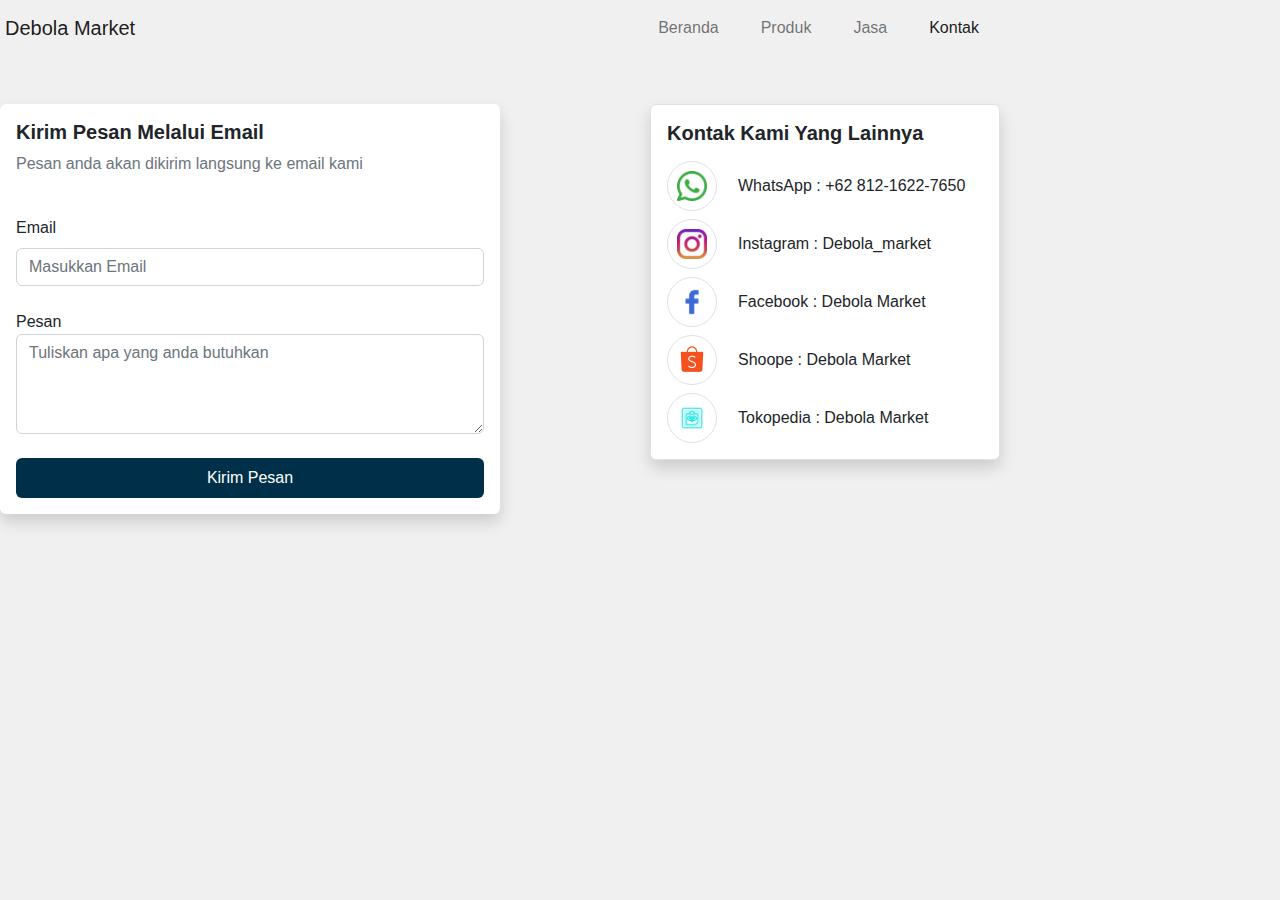
==== commit 66d5b81e: "change layout again" ====
--- a/contact.html
+++ b/contact.html
@@ -51,7 +51,7 @@
       }
     </style>
 </head>
-<body class="container-fluid grey-1 py-0">
+<body class="container-custom w-100pers-tab w-900px grey-1 py-0">
     <section class="nav w-100">
         <nav class="navbar navbar-expand-lg w-100">
           <div class=" w-100 between-center">
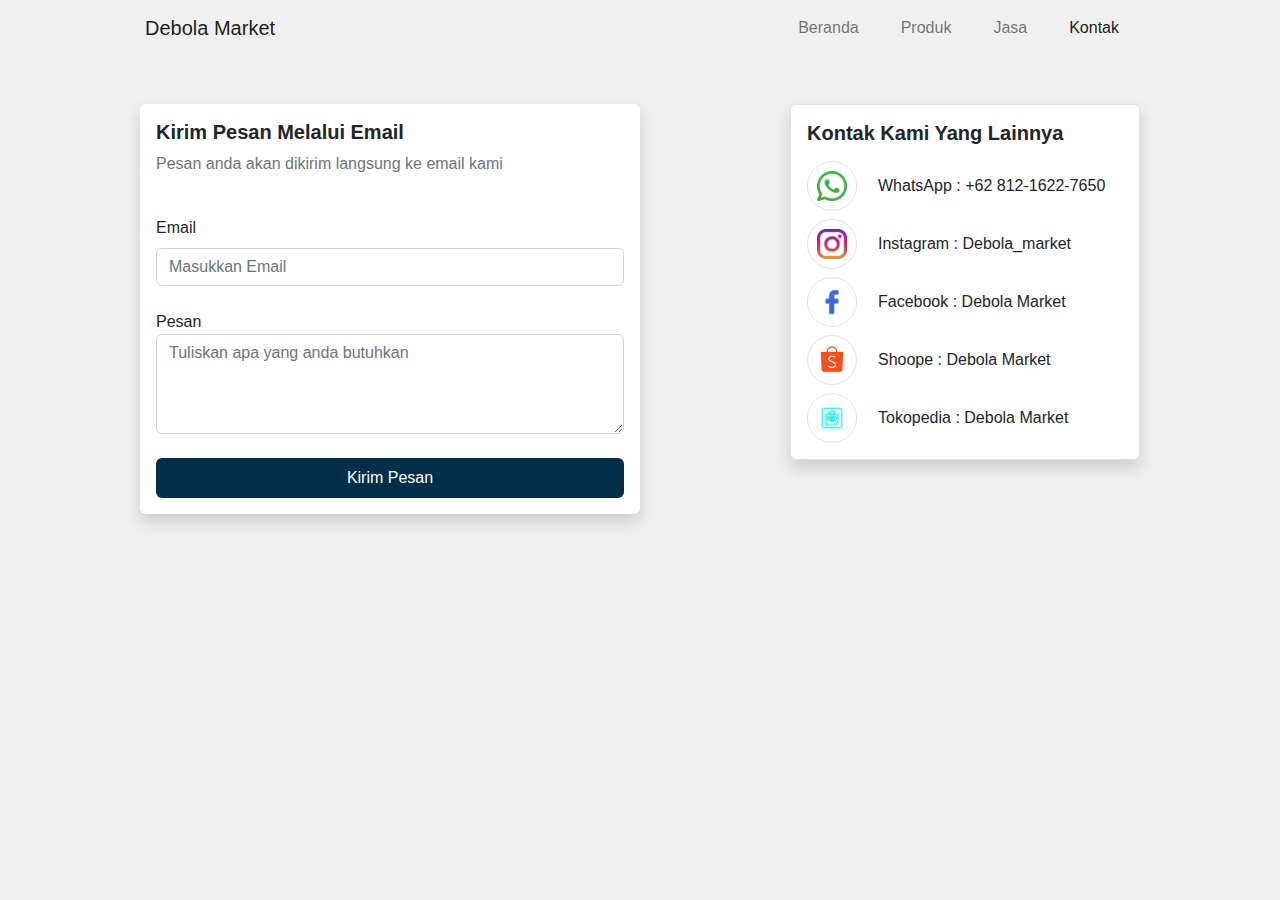
==== commit b21ff5ef: "add 'm-auto' to all container" ====
--- a/contact.html
+++ b/contact.html
@@ -51,7 +51,7 @@
       }
     </style>
 </head>
-<body class="container-custom w-100pers-tab w-900px grey-1 py-0">
+<body class="container-custom w-100pers-tab w-900px m-auto grey-1 py-0">
     <section class="nav w-100">
         <nav class="navbar navbar-expand-lg w-100">
           <div class=" w-100 between-center">
